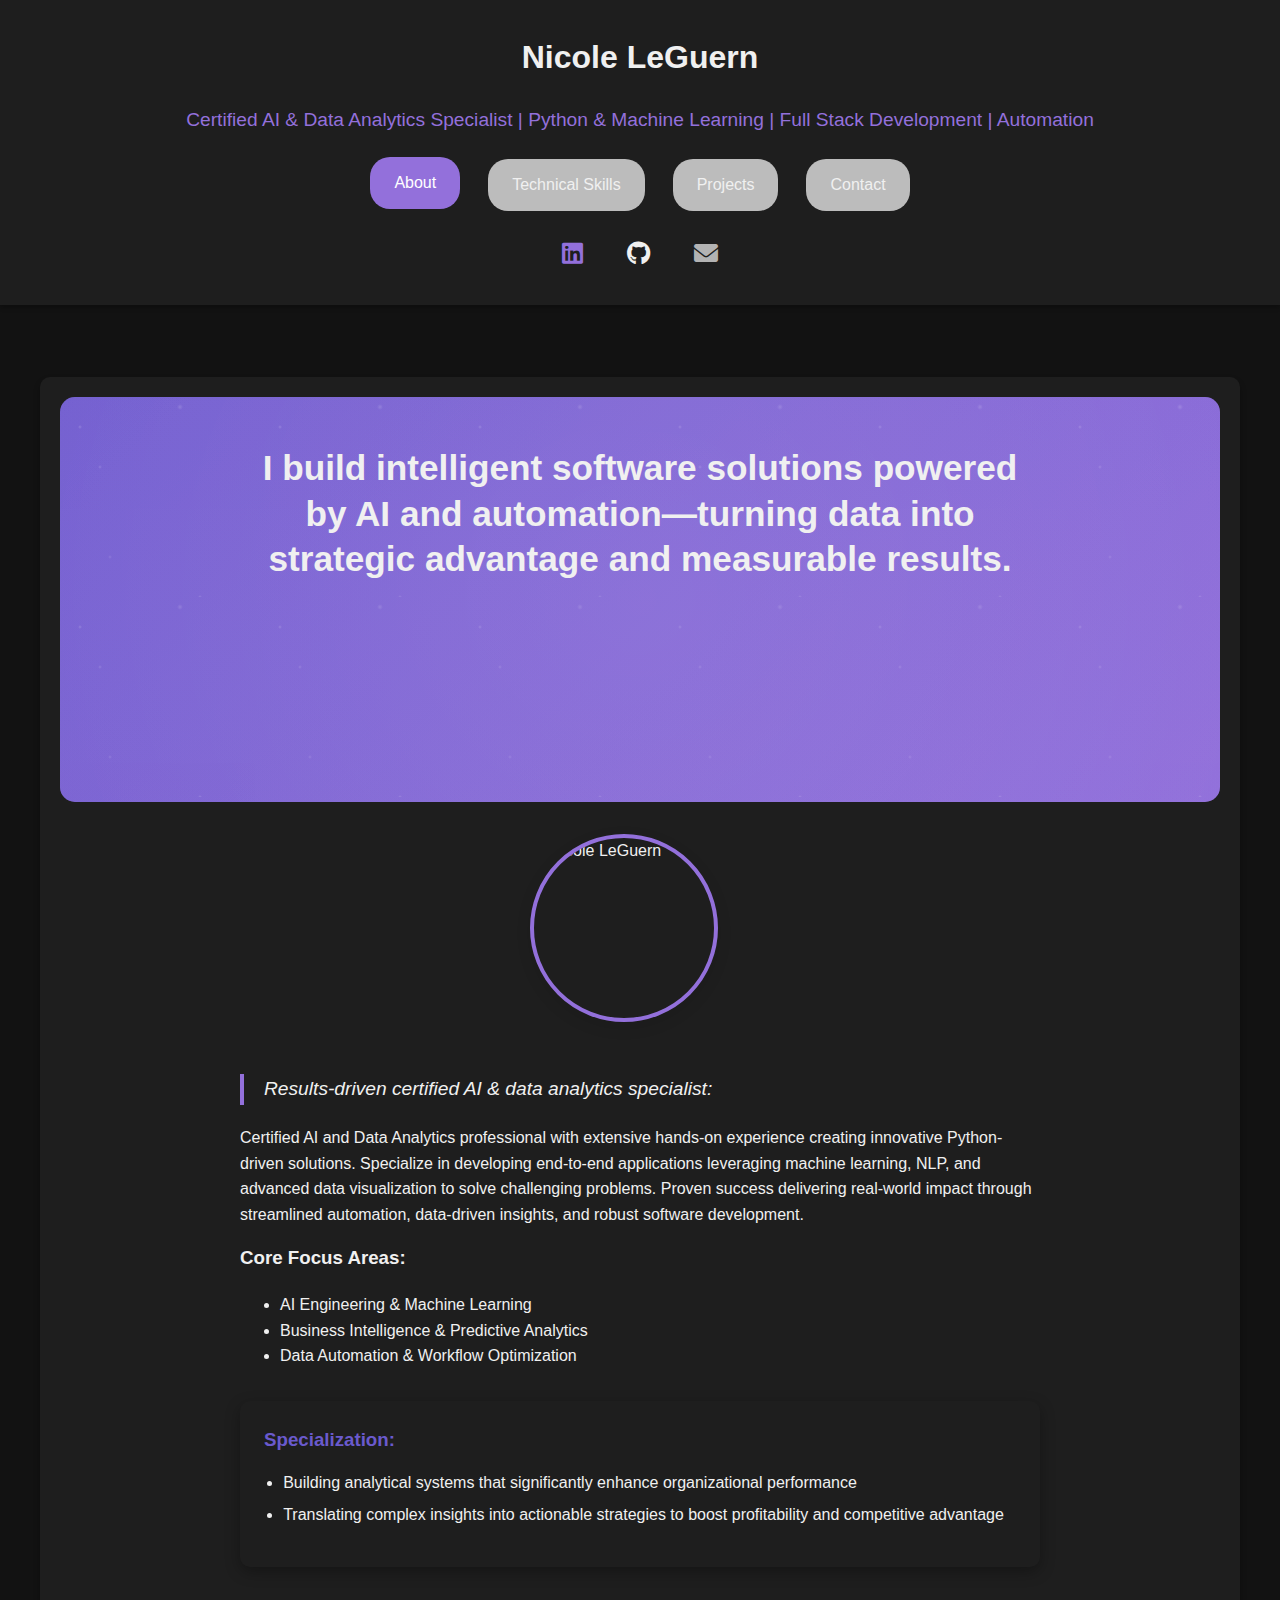
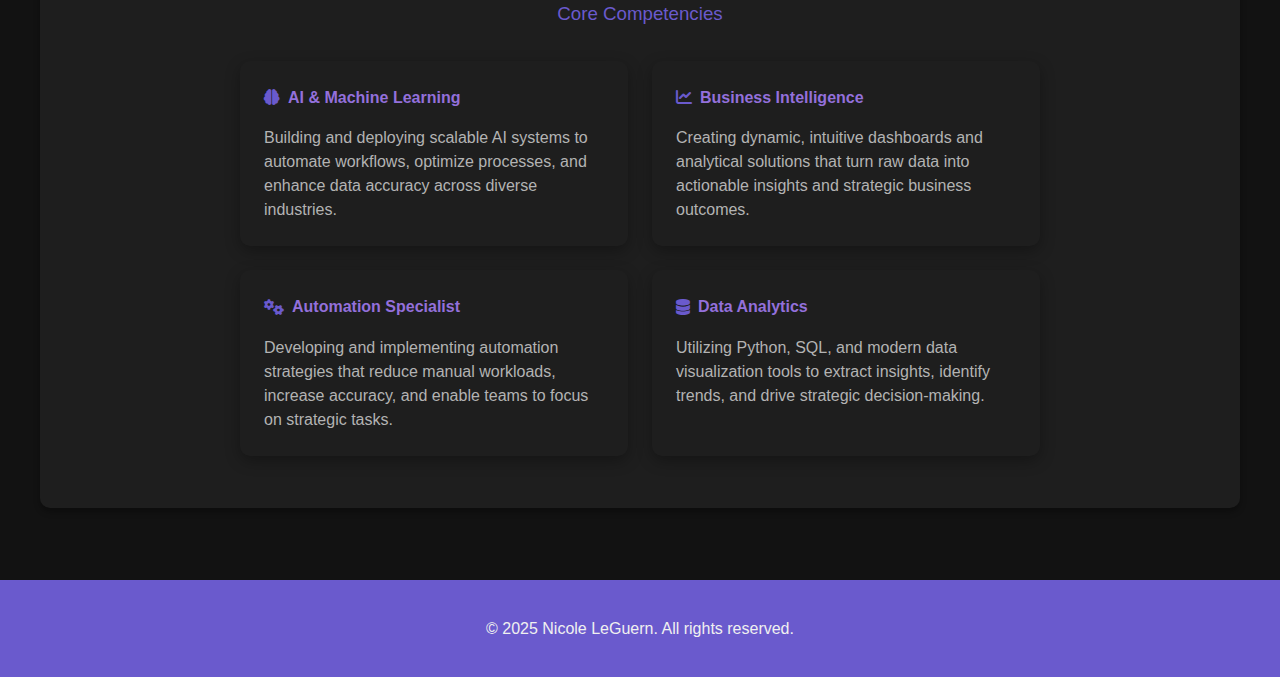
==== index.html @ b022aeb3 "Update project images and descriptions" ====
<!DOCTYPE html>
<html lang="en">
<head>
    <meta charset="UTF-8">
    <meta name="viewport" content="width=device-width, initial-scale=1.0">
    <meta name="description" content="Nicole LeGuern - Certified AI & Data Analytics Specialist specializing in Python, Machine Learning, Full Stack Development, and Automation.">
    <meta name="keywords" content="AI Specialist, Data Analytics, Python, Machine Learning, Full Stack Development, Automation, Data Visualization, Process Optimization">
    <link rel="stylesheet" href="styles.css">
    <link rel="stylesheet" href="https://cdnjs.cloudflare.com/ajax/libs/font-awesome/6.0.0/css/all.min.css">
    <script src="https://kit.fontawesome.com/a076d05399.js" crossorigin="anonymous"></script>
    <title>Nicole LeGuern - Certified AI & Data Analytics Specialist | Python & Machine Learning</title>
    <script>
        document.addEventListener('DOMContentLoaded', function() {
            // Tab Navigation
            const tabs = document.querySelectorAll('.tabs a');
            const tabContents = document.querySelectorAll('.tab-content');
            
            tabs.forEach(tab => {
                tab.addEventListener('click', function(e) {
                    e.preventDefault();
                    
                    // Remove active class from all tabs and contents
                    tabs.forEach(t => t.classList.remove('active'));
                    tabContents.forEach(c => c.classList.remove('active'));
                    
                    // Add active class to clicked tab and corresponding content
                    this.classList.add('active');
                    const target = this.getAttribute('data-tab');
                    document.getElementById(target).classList.add('active');
                });
            });

            // Add animation classes to elements when they come into view
            const animateOnScroll = function() {
                const elements = document.querySelectorAll('.experience-item, .project-card, .skill-category, .education-item, .contact-form');
                
                elements.forEach((element, index) => {
                    const elementPosition = element.getBoundingClientRect().top;
                    const screenPosition = window.innerHeight / 1.2;
                    
                    if (elementPosition < screenPosition) {
                        // Add staggered animation delay
                        setTimeout(() => {
                            element.classList.add('animate');
                        }, index * 100); // 100ms delay between each element
                    }
                });
                
                // Add fade-in animations to other elements
                const fadeElements = document.querySelectorAll('h2, .highlight-text, .current-focus');
                fadeElements.forEach(element => {
                    const elementPosition = element.getBoundingClientRect().top;
                    const screenPosition = window.innerHeight / 1.1;
                    
                    if (elementPosition < screenPosition) {
                        element.classList.add('fade-in');
                    }
                });
                
                // Add slide-in animations from left/right
                const slideLeftElements = document.querySelectorAll('.about-header, .contact-intro');
                slideLeftElements.forEach(element => {
                    const elementPosition = element.getBoundingClientRect().top;
                    const screenPosition = window.innerHeight / 1.1;
                    
                    if (elementPosition < screenPosition) {
                        element.classList.add('slide-in-left');
                    }
                });
                
                const slideRightElements = document.querySelectorAll('.skills-section h2, .projects-section h2');
                slideRightElements.forEach(element => {
                    const elementPosition = element.getBoundingClientRect().top;
                    const screenPosition = window.innerHeight / 1.1;
                    
                    if (elementPosition < screenPosition) {
                        element.classList.add('slide-in-right');
                    }
                });
            };

            // Run animation check on load and scroll
            window.addEventListener('scroll', animateOnScroll);
            // Initial run with slight delay to ensure elements are properly rendered
            setTimeout(animateOnScroll, 300);
            
            // Add hover effects to project cards
            const projectCards = document.querySelectorAll('.project-card');
            projectCards.forEach(card => {
                card.addEventListener('mouseenter', function() {
                    this.style.transform = 'translateY(-8px)';
                    this.style.boxShadow = '0 15px 30px rgba(0, 0, 0, 0.3)';
                });
                
                card.addEventListener('mouseleave', function() {
                    this.style.transform = 'translateY(0)';
                    this.style.boxShadow = '0 5px 15px rgba(0, 0, 0, 0.1)';
                });
            });
            
            // Add hover effects to skill tags
            const skillTags = document.querySelectorAll('.skills-tags span');
            skillTags.forEach(tag => {
                tag.addEventListener('mouseenter', function() {
                    this.style.transform = 'translateY(-3px)';
                    this.style.backgroundColor = 'var(--accent-1)';
                    this.style.boxShadow = '0 5px 10px rgba(0, 0, 0, 0.2)';
                });
                
                tag.addEventListener('mouseleave', function() {
                    this.style.transform = 'translateY(0)';
                    this.style.backgroundColor = '';
                    this.style.boxShadow = '';
                });
            });
            
            // Add subtle parallax effect to hero section
            const heroSection = document.querySelector('.hero-section');
            if (heroSection) {
                window.addEventListener('scroll', function() {
                    const scrollPosition = window.scrollY;
                    heroSection.style.backgroundPosition = `center ${scrollPosition * 0.05}px`;
                });
            }
            
            // Carousel functionality
            const carouselTrack = document.querySelector('.carousel-track');
            const carouselSlides = document.querySelectorAll('.carousel-slide');
            const indicators = document.querySelectorAll('.indicator');
            const prevButton = document.querySelector('.carousel-button.prev');
            const nextButton = document.querySelector('.carousel-button.next');
            
            if (carouselTrack && carouselSlides.length > 0) {
                let currentSlide = 0;
                const slideWidth = 100; // 100%
                
                // Set first slide as active
                carouselSlides[0].classList.add('active');
                
                // Function to update carousel position
                const updateCarousel = (index) => {
                    // Remove active class from all slides and add to current
                    carouselSlides.forEach(slide => slide.classList.remove('active'));
                    setTimeout(() => {
                        carouselSlides[index].classList.add('active');
                    }, 50);
                    
                    // Update indicators
                    indicators.forEach(indicator => indicator.classList.remove('active'));
                    indicators[index].classList.add('active');
                    
                    // Move track to show current slide
                    carouselTrack.style.transform = `translateX(-${index * slideWidth}%)`;
                    
                    // Update current slide index
                    currentSlide = index;
                };
                
                // Event listeners for prev/next buttons
                prevButton.addEventListener('click', () => {
                    const newIndex = (currentSlide - 1 + carouselSlides.length) % carouselSlides.length;
                    updateCarousel(newIndex);
                });
                
                nextButton.addEventListener('click', () => {
                    const newIndex = (currentSlide + 1) % carouselSlides.length;
                    updateCarousel(newIndex);
                });
                
                // Event listeners for indicators
                indicators.forEach((indicator, index) => {
                    indicator.addEventListener('click', () => {
                        updateCarousel(index);
                    });
                });
                
                // Auto-advance carousel every 5 seconds
                let carouselInterval = setInterval(() => {
                    const newIndex = (currentSlide + 1) % carouselSlides.length;
                    updateCarousel(newIndex);
                }, 5000);
                
                // Pause auto-advance when user interacts with carousel
                const carouselContainer = document.querySelector('.carousel-container');
                carouselContainer.addEventListener('mouseenter', () => {
                    clearInterval(carouselInterval);
                });
                
                carouselContainer.addEventListener('mouseleave', () => {
                    carouselInterval = setInterval(() => {
                        const newIndex = (currentSlide + 1) % carouselSlides.length;
                        updateCarousel(newIndex);
                    }, 5000);
                });
                
                // Touch swipe support for mobile
                let touchStartX = 0;
                let touchEndX = 0;
                
                carouselContainer.addEventListener('touchstart', (e) => {
                    touchStartX = e.changedTouches[0].screenX;
                });
                
                carouselContainer.addEventListener('touchend', (e) => {
                    touchEndX = e.changedTouches[0].screenX;
                    handleSwipe();
                });
                
                const handleSwipe = () => {
                    const swipeThreshold = 50;
                    if (touchEndX < touchStartX - swipeThreshold) {
                        // Swipe left - next slide
                        const newIndex = (currentSlide + 1) % carouselSlides.length;
                        updateCarousel(newIndex);
                    }
                    if (touchEndX > touchStartX + swipeThreshold) {
                        // Swipe right - previous slide
                        const newIndex = (currentSlide - 1 + carouselSlides.length) % carouselSlides.length;
                        updateCarousel(newIndex);
                    }
                };
                
                // Add keyboard navigation
                document.addEventListener('keydown', (e) => {
                    if (e.key === 'ArrowLeft') {
                        const newIndex = (currentSlide - 1 + carouselSlides.length) % carouselSlides.length;
                        updateCarousel(newIndex);
                    } else if (e.key === 'ArrowRight') {
                        const newIndex = (currentSlide + 1) % carouselSlides.length;
                        updateCarousel(newIndex);
                    }
                });
            }
            
            // Handle contact form submission
            const contactForm = document.getElementById('contact-form');
            const formStatus = document.getElementById('form-status');
            
            if (contactForm) {
                contactForm.addEventListener('submit', function(e) {
                    e.preventDefault();
                    
                    // Show loading spinner
                    const submitBtn = this.querySelector('.submit-btn');
                    const btnText = submitBtn.querySelector('.btn-text');
                    const spinner = submitBtn.querySelector('.spinner');
                    
                    btnText.style.display = 'none';
                    spinner.style.display = 'inline-block';
                    submitBtn.disabled = true;
                    
                    // Collect form data
                    const formData = new FormData(this);
                    const data = {};
                    formData.forEach((value, key) => {
                        data[key] = value;
                    });
                    
                    // Send form data using fetch
                    fetch('https://formsubmit.co/ajax/nicoleleguern.pro@gmail.com', {
                        method: 'POST',
                        headers: {
                            'Content-Type': 'application/json',
                            'Accept': 'application/json'
                        },
                        body: JSON.stringify(data)
                    })
                    .then(response => response.json())
                    .then(data => {
                        if (data.success) {
                            // Redirect to thank you page
                            window.location.href = 'thank-you.html';
                        } else {
                            formStatus.innerHTML = '<div class="error-message">Something went wrong. Please try again later.</div>';
                            formStatus.style.display = 'block';
                            
                            // Reset button
                            btnText.style.display = 'inline-block';
                            spinner.style.display = 'none';
                            submitBtn.disabled = false;
                        }
                    })
                    .catch(error => {
                        formStatus.innerHTML = '<div class="error-message">Something went wrong. Please try again later.</div>';
                        formStatus.style.display = 'block';
                        
                        // Reset button
                        btnText.style.display = 'inline-block';
                        spinner.style.display = 'none';
                        submitBtn.disabled = false;
                    });
                });
            }
        });
    </script>
</head>
<body>
    <header>
        <h1>Nicole LeGuern</h1>
        <p class="tagline">Certified AI & Data Analytics Specialist | Python & Machine Learning | Full Stack Development | Automation</p>
        <nav>
            <ul class="tabs">
                <li><a href="#about" class="active" data-tab="about">About</a></li>
                <!-- Experience tab temporarily hidden -->
                <li><a href="#skills" data-tab="skills">Technical Skills</a></li>
                <li><a href="#projects" data-tab="projects">Projects</a></li>
                <!-- Education tab temporarily hidden -->
                <li><a href="#contact" data-tab="contact">Contact</a></li>
            </ul>
        </nav>
        <div class="social-links">
            <a href="https://www.linkedin.com/in/nicoleleguern/" target="_blank" title="LinkedIn"><i class="fab fa-linkedin"></i></a>
            <a href="https://github.com/CodeQueenie" target="_blank" title="GitHub"><i class="fab fa-github"></i></a>
            <a href="mailto:nicoleleguern.pro@gmail.com" title="Email"><i class="fas fa-envelope"></i></a>
        </div>
    </header>

    <main>
        <div id="about" class="tab-content active">
            <div class="hero-section">
                <div class="hero-parallax-stars"></div>
                <div class="hero-parallax-glow"></div>
                <div class="hero-content">
                    <h1 class="hero-headline">I build intelligent software solutions powered by AI and automation—turning data into strategic advantage and measurable results.</h1>
                    <p class="hero-subheadline">Specializing in custom Python applications that enhance decision-making, streamline operations, and create competitive advantage.</p>
                    <a href="#projects" class="hero-cta" onclick="document.querySelector('a[data-tab=\'projects\']').click(); return false;">Explore My Work</a>
                </div>
            </div>
            <div class="about-content">
                <div class="about-header">
                    <div class="profile-section">
                        <div class="profile-image">
                            <!-- Using the actual headshot image -->
                            <img src="images/test_chatbot_nicoleleguern_headshot.jpg" alt="Nicole LeGuern" class="headshot">
                        </div>
                        <div class="location-info">
                            <!-- Location and followers information removed as requested -->
                        </div>
                    </div>
                </div>
                <p class="highlight-text">Results-driven certified AI & data analytics specialist:</p>
                
                <div class="professional-summary">
                    <p>Certified AI and Data Analytics professional with extensive hands-on experience creating innovative Python-driven solutions. Specialize in developing end-to-end applications leveraging machine learning, NLP, and advanced data visualization to solve challenging problems. Proven success delivering real-world impact through streamlined automation, data-driven insights, and robust software development.</p>
                </div>
                
                <h3>Core Focus Areas:</h3>
                <ul class="specialization-list">
                    <li>AI Engineering & Machine Learning</li>
                    <li>Business Intelligence & Predictive Analytics</li>
                    <li>Data Automation & Workflow Optimization</li>
                </ul>
                
                <div class="current-focus">
                    <h3>Specialization:</h3>
                    <ul>
                        <li>Building analytical systems that significantly enhance organizational performance</li>
                        <li>Translating complex insights into actionable strategies to boost profitability and competitive advantage</li>
                    </ul>
                </div>
                
                <div class="core-competencies">
                    <h3 class="section-title text-center">Core Competencies</h3>
                    <div class="core-skills-grid">
                        <div class="core-skill-item">
                            <h4><i class="fas fa-brain"></i> AI & Machine Learning</h4>
                            <p>Building and deploying scalable AI systems to automate workflows, optimize processes, and enhance data accuracy across diverse industries.</p>
                        </div>
                        <div class="core-skill-item">
                            <h4><i class="fas fa-chart-line"></i> Business Intelligence</h4>
                            <p>Creating dynamic, intuitive dashboards and analytical solutions that turn raw data into actionable insights and strategic business outcomes.</p>
                        </div>
                        <div class="core-skill-item">
                            <h4><i class="fas fa-cogs"></i> Automation Specialist</h4>
                            <p>Developing and implementing automation strategies that reduce manual workloads, increase accuracy, and enable teams to focus on strategic tasks.</p>
                        </div>
                        <div class="core-skill-item">
                            <h4><i class="fas fa-database"></i> Data Analytics</h4>
                            <p>Utilizing Python, SQL, and modern data visualization tools to extract insights, identify trends, and drive strategic decision-making.</p>
                        </div>
                    </div>
                </div>
            </div>
        </div>

        <div id="skills" class="tab-content">
            <h2>Technical Skills</h2>
            <div class="skills-grid">
                <div class="skill-category">
                    <h3><i class="fas fa-laptop-code"></i> Programming & Web Development</h3>
                    <ul>
                        <li>Python (PCEP Certified)</li>
                        <li>JavaScript</li>
                        <li>SQL</li>
                        <li>HTML/CSS</li>
                        <li>RESTful API Development</li>
                        <li>Git/GitHub</li>
                        <li>Data Modeling</li>
                        <li>JSON Data Processing</li>
                    </ul>
                </div>
                <div class="skill-category">
                    <h3><i class="fas fa-brain"></i> AI & Machine Learning</h3>
                    <ul>
                        <li>Machine Learning (Scikit-learn, TensorFlow/Keras)</li>
                        <li>NLP</li>
                        <li>LLMs (GPT-4, LLaMA, Claude, Gemini)</li>
                        <li>Computer Vision</li>
                        <li>Prompt Engineering</li>
                        <li>LangChain</li>
                        <li>NumPy, Pandas</li>
                        <li>RAG Systems</li>
                        <li>Faiss (Vector Search)</li>
                        <li>Image Feature Extraction</li>
                        <li>MobileNet Architecture</li>
                        <li>Image Aesthetic Analysis</li>
                        <li>Time-Series Forecasting</li>
                    </ul>
                </div>
                <div class="skill-category">
                    <h3><i class="fas fa-code"></i> Frameworks & Libraries</h3>
                    <ul>
                        <li>FastAPI</li>
                        <li>Flask</li>
                        <li>Django</li>
                        <li>Streamlit</li>
                        <li>React.js</li>
                        <li>Vue.js</li>
                        <li>Node.js</li>
                        <li>Plotly</li>
                    </ul>
                </div>
                <div class="skill-category">
                    <h3><i class="fas fa-database"></i> Databases & Data Visualization</h3>
                    <ul>
                        <li>PostgreSQL</li>
                        <li>MySQL</li>
                        <li>MongoDB</li>
                        <li>JSON</li>
                        <li>Power BI</li>
                        <li>Tableau</li>
                        <li>Data Pipelines</li>
                        <li>ETL</li>
                        <li>Database Design & Optimization</li>
                        <li>Data Visualization & Dashboards</li>
                        <li>KPI Development & Tracking</li>
                        <li>Predictive Analytics</li>
                        <li>Statistical Analysis</li>
                    </ul>
                </div>
                <div class="skill-category">
                    <h3><i class="fas fa-cloud"></i> Cloud Platforms & DevOps</h3>
                    <ul>
                        <li>AWS</li>
                        <li>Google Cloud Platform (GCP)</li>
                        <li>Docker</li>
                        <li>CI/CD Pipelines</li>
                        <li>MLOps</li>
                        <li>Cloud Architecture</li>
                        <li>WordPress</li>
                        <li>Financial APIs</li>
                        <li>CRM Systems</li>
                        <li>ERP Integration</li>
                    </ul>
                </div>
                <div class="skill-category">
                    <h3><i class="fas fa-cogs"></i> Methodologies & Practices</h3>
                    <ul>
                        <li>Agile/Scrum</li>
                        <li>Test-Driven Development (TDD)</li>
                        <li>Unit Testing (Pytest, Jest)</li>
                        <li>Data Governance</li>
                        <li>Compliance</li>
                        <li>Process Optimization</li>
                        <li>Workflow Automation</li>
                        <li>Team Leadership</li>
                        <li>Business Requirements Analysis</li>
                        <li>Report Generation & Automation</li>
                    </ul>
                </div>
            </div>
        </div>

        <div id="projects" class="tab-content">
            <h2>Projects</h2>
            
            <div class="projects-container">
                <div class="project-card">
                    <div class="project-thumbnail">
                        <img src="https://images.unsplash.com/photo-1558494949-ef010cbdcc31?ixlib=rb-4.0.3&ixid=M3wxMjA3fDB8MHxwaG90by1wYWdlfHx8fGVufDB8fHx8fA%3D%3D&auto=format&fit=crop&w=1000&q=80" alt="InspireSearch: AI-Powered Visual Search Engine">
                    </div>
                    <div class="project-header">
                        <h3>InspireSearch: AI-Powered Visual Search Engine</h3>
                        <div class="project-links">
                            <a href="https://github.com/CodeQueenie/InspireSearch---AI_Powered_Visual_Search_Engine" target="_blank" title="View on GitHub">
                                <i class="fab fa-github"></i>
                            </a>
                        </div>
                    </div>
                    <div class="project-content">
                        <p class="project-description">
                            InspireSearch is a sophisticated visual search engine that leverages deep learning to find visually similar images. Built with TensorFlow, Faiss, and Flask, this application demonstrates advanced computer vision techniques in a user-friendly web interface. Upload any image to instantly find visually similar content from your dataset.
                        </p>
                        <div class="project-skills">
                            <span>Python</span>
                            <span>TensorFlow</span>
                            <span>Flask</span>
                            <span>Computer Vision</span>
                            <span>Faiss</span>
                        </div>
                        <div class="project-details">
                            <div class="project-features">
                                <h4>Key Features:</h4>
                                <ul>
                                    <li>Visual Similarity Search</li>
                                    <li>Deep Learning Integration</li>
                                    <li>High-Performance Vector Search</li>
                                    <li>Responsive Web Interface</li>
                                </ul>
                            </div>
                        </div>
                    </div>
                </div>

                <div class="project-card">
                    <div class="project-thumbnail">
                        <img src="https://images.unsplash.com/photo-1516035069371-29a1b244cc32?ixlib=rb-4.0.3&ixid=M3wxMjA3fDB8MHxwaG90by1wYWdlfHx8fGVufDB8fHx8fA%3D%3D&auto=format&fit=crop&w=1000&q=80" alt="Aesthetic Lens: AI-Powered Image Aesthetic Scoring Tool">
                    </div>
                    <div class="project-header">
                        <h3>Aesthetic Lens: AI-Powered Image Aesthetic Scoring Tool</h3>
                        <div class="project-links">
                            <a href="https://github.com/CodeQueenie/Aesthetic-Lens---AI_Powered_Image_Aesthetic_Scoring_Tool" target="_blank" title="View on GitHub">
                                <i class="fab fa-github"></i>
                            </a>
                        </div>
                    </div>
                    <div class="project-content">
                        <p class="project-description">
                            Aesthetic Lens is an AI-powered web application that evaluates image aesthetics using TensorFlow's NIMA model based on MobileNet architecture. It provides instant scores (1-10) with detailed visual feedback, helping photographers and designers make data-driven decisions about their visual content through an intuitive interface.
                        </p>
                        <div class="project-skills">
                            <span>Python</span>
                            <span>TensorFlow</span>
                            <span>Flask</span>
                            <span>Computer Vision</span>
                            <span>MobileNet</span>
                            <span>Image Processing</span>
                        </div>
                        <div class="project-details">
                            <div class="project-features">
                                <h4>Key Features:</h4>
                                <ul>
                                    <li>Modern, Intuitive Web Interface</li>
                                    <li>AI-Powered Aesthetic Scoring</li>
                                    <li>Detailed Visual Feedback</li>
                                    <li>Example Gallery with Reference Images</li>
                                </ul>
                            </div>
                        </div>
                    </div>
                </div>

                <div class="project-card">
                    <div class="project-thumbnail">
                        <img src="https://images.unsplash.com/photo-1535320903710-d993d3d77d29?ixlib=rb-4.0.3&ixid=M3wxMjA3fDB8MHxwaG90by1wYWdlfHx8fGVufDB8fHx8fA%3D%3D&auto=format&fit=crop&w=1000&q=80" alt="TrendVisor: Dynamic Metrics Dashboard for Trend Prediction">
                    </div>
                    <div class="project-header">
                        <h3>TrendVisor: Dynamic Metrics Dashboard for Trend Prediction</h3>
                        <div class="project-links">
                            <a href="https://github.com/CodeQueenie/TrendVisor---Dynamic_Metrics_Dashboard_for_Trend_Prediction" target="_blank" title="View on GitHub">
                                <i class="fab fa-github"></i>
                            </a>
                        </div>
                    </div>
                    <div class="project-content">
                        <p class="project-description">
                            TrendVisor is a dynamic metrics dashboard designed for trend prediction using time-series data. Built with Flask, it leverages statsmodels and scikit-learn for advanced forecasting and Plotly for interactive visualizations. Users can upload CSV data, analyze trends, and evaluate forecast accuracy with multiple performance metrics, all within a responsive interface.
                        </p>
                        <div class="project-skills">
                            <span>Python</span>
                            <span>Flask</span>
                            <span>statsmodels</span>
                            <span>scikit-learn</span>
                            <span>Plotly</span>
                            <span>Time-Series Analysis</span>
                        </div>
                        <div class="project-details">
                            <div class="project-features">
                                <h4>Key Features:</h4>
                                <ul>
                                    <li>Advanced Time-Series Forecasting</li>
                                    <li>Interactive Data Visualizations</li>
                                    <li>Performance Metrics Evaluation</li>
                                    <li>Category-Based Analysis</li>
                                </ul>
                            </div>
                        </div>
                    </div>
                </div>

                <div class="project-card">
                    <div class="project-thumbnail">
                        <img src="https://images.unsplash.com/photo-1576091160550-2173dba999ef?ixlib=rb-4.0.3&ixid=M3wxMjA3fDB8MHxwaG90by1wYWdlfHx8fGVufDB8fHx8fA%3D%3D&auto=format&fit=crop&w=1000&q=80" alt="LLM-Powered Clinical Test Extraction Pipeline">
                    </div>
                    <div class="project-header">
                        <h3>LLM-Powered Clinical Test Extraction Pipeline</h3>
                        <div class="project-links">
                            <a href="https://github.com/CodeQueenie/LLM-Powered_Clinical_Test_Extraction_Pipeline" target="_blank" title="View on GitHub">
                                <i class="fab fa-github"></i>
                            </a>
                        </div>
                    </div>
                    <div class="project-content">
                        <p class="project-description">
                            Developed an end-to-end pipeline for extracting structured clinical information from de-identified medical notes using state-of-the-art LLMs (OpenAI GPT-4, Anthropic Claude). This project demonstrates advanced NLP capabilities with a production-ready RESTful API built with FastAPI, comprehensive testing strategies, and healthcare domain expertise.
                        </p>
                        <div class="project-skills">
                            <span>Python</span>
                            <span>FastAPI</span>
                            <span>NLP</span>
                            <span>LLM Integration</span>
                        </div>
                        <div class="project-details">
                            <div class="project-features">
                                <h4>Key Features:</h4>
                                <ul>
                                    <li>Flexible data ingestion</li>
                                    <li>Dynamic prompt engineering</li>
                                    <li>Comprehensive validation</li>
                                    <li>Mock LLM testing framework</li>
                                </ul>
                            </div>
                        </div>
                    </div>
                </div>

                <div class="project-card">
                    <div class="project-thumbnail">
                        <img src="https://images.unsplash.com/photo-1574623452334-1e0ac2b3ccb4?ixlib=rb-4.0.3&ixid=M3wxMjA3fDB8MHxwaG90by1wYWdlfHx8fGVufDB8fHx8fA%3D%3D&auto=format&fit=crop&w=1000&q=80" alt="March Machine Learning Mania 2025">
                    </div>
                    <div class="project-header">
                        <h3>March Machine Learning Mania 2025</h3>
                        <div class="project-links">
                            <a href="https://github.com/CodeQueenie/march_mania_2025" target="_blank" title="View on GitHub">
                                <i class="fab fa-github"></i>
                            </a>
                        </div>
                    </div>
                    <div class="project-content">
                        <p class="project-description">
                            Developed a Python-based predictive model for the 2025 NCAA Basketball Tournament on Kaggle. The project involved building a data pipeline using SQL for data management, employing Random Forests for predictive modeling, and utilizing Streamlit for interactive dashboards. This project improved prediction accuracy by optimizing feature engineering and model parameters.
                        </p>
                        <div class="project-skills">
                            <span>Python</span>
                            <span>SQL</span>
                            <span>Data Visualization</span>
                            <span>Machine Learning</span>
                        </div>
                        <div class="project-details">
                            <div class="project-features">
                                <h4>Key Features:</h4>
                                <ul>
                                    <li>Data processing pipeline</li>
                                    <li>Feature engineering</li>
                                    <li>Model training</li>
                                    <li>Prediction generation</li>
                                </ul>
                            </div>
                        </div>
                    </div>
                </div>

                <div class="project-card">
                    <div class="project-thumbnail">
                        <img src="https://images.unsplash.com/photo-1591994843349-f415893b3a6b?ixlib=rb-4.0.3&ixid=M3wxMjA3fDB8MHxwaG90by1wYWdlfHx8fGVufDB8fHx8fA%3D%3D&auto=format&fit=crop&w=1000&q=80" alt="Cryptocurrency Price Tracker">
                    </div>
                    <div class="project-header">
                        <h3>Cryptocurrency Price Tracker</h3>
                        <div class="project-links">
                            <a href="https://github.com/CodeQueenie/Cryptocurrency_Price_Tracker" target="_blank" title="View on GitHub">
                                <i class="fab fa-github"></i>
                            </a>
                        </div>
                    </div>
                    <div class="project-content">
                        <p class="project-description">
                            Developed a modular cryptocurrency tracker that fetches real-time data via the CoinGecko API, stores the data in a SQL database (PostgreSQL/MySQL/SQLite), and provides interactive visualizations for key cryptocurrencies. This project involved designing an efficient data pipeline, cleaning and managing data with Python, and building dynamic dashboards to monitor market trends in real time.
                        </p>
                        <div class="project-skills">
                            <span>Python</span>
                            <span>SQL</span>
                            <span>Data Visualization</span>
                            <span>API Integration</span>
                        </div>
                        <div class="project-details">
                            <div class="project-features">
                                <h4>Key Features:</h4>
                                <ul>
                                    <li>Automated data collection</li>
                                    <li>SQL analytics</li>
                                    <li>Secure configuration</li>
                                    <li>Extensible architecture</li>
                                </ul>
                            </div>
                        </div>
                    </div>
                </div>

                <div class="project-card">
                    <div class="project-thumbnail">
                        <img src="https://images.unsplash.com/photo-1551288049-bebda4e38f71?ixlib=rb-4.0.3&ixid=M3wxMjA3fDB8MHxwaG90by1wYWdlfHx8fGVufDB8fHx8fA%3D%3D&auto=format&fit=crop&w=1000&q=80" alt="Statistical A/B Testing Framework">
                    </div>
                    <div class="project-header">
                        <h3>Statistical A/B Testing Framework</h3>
                        <div class="project-links">
                            <a href="https://github.com/CodeQueenie/AB_Testing_Framework" target="_blank" title="View on GitHub">
                                <i class="fab fa-github"></i>
                            </a>
                        </div>
                    </div>
                    <div class="project-content">
                        <p class="project-description">
                            Developed a robust statistical framework for A/B testing that helps businesses make data-driven decisions. The framework includes tools for sample size determination, randomization, statistical analysis, and visualization of results. It implements various statistical methods including t-tests, chi-square tests, and Bayesian analysis.
                        </p>
                        <div class="project-skills">
                            <span>Python</span>
                            <span>Statistics</span>
                            <span>Data Visualization</span>
                            <span>Hypothesis Testing</span>
                        </div>
                        <div class="project-details">
                            <div class="project-features">
                                <h4>Key Features:</h4>
                                <ul>
                                    <li>Sample size calculator</li>
                                    <li>Multiple testing methods</li>
                                    <li>Interactive visualizations</li>
                                    <li>Confidence interval analysis</li>
                                </ul>
                            </div>
                        </div>
                    </div>
                </div>

                <div class="project-card">
                    <div class="project-thumbnail">
                        <img src="https://images.unsplash.com/photo-1563013544-824ae1b704d3?ixlib=rb-4.0.3&ixid=M3wxMjA3fDB8MHxwaG90by1wYWdlfHx8fGVufDB8fHx8fA%3D%3D&auto=format&fit=crop&w=1000&q=80" alt="Fraud Detection System">
                    </div>
                    <div class="project-header">
                        <h3>Fraud Detection System</h3>
                        <div class="project-links">
                            <a href="https://github.com/CodeQueenie/Fraud_Detection_System" target="_blank" title="View on GitHub">
                                <i class="fab fa-github"></i>
                            </a>
                        </div>
                    </div>
                    <div class="project-content">
                        <p class="project-description">
                            Built a machine learning-based fraud detection system for financial transactions. The system uses anomaly detection techniques and supervised learning models to identify potentially fraudulent activities. It processes transaction data in real-time and generates alerts for suspicious patterns.
                        </p>
                        <div class="project-skills">
                            <span>Python</span>
                            <span>Machine Learning</span>
                            <span>Anomaly Detection</span>
                            <span>Data Security</span>
                        </div>
                        <div class="project-details">
                            <div class="project-features">
                                <h4>Key Features:</h4>
                                <ul>
                                    <li>Real-time monitoring</li>
                                    <li>Ensemble models</li>
                                    <li>Feature engineering</li>
                                    <li>Alert system</li>
                                </ul>
                            </div>
                        </div>
                    </div>
                </div>

                <div class="project-card">
                    <div class="project-thumbnail">
                        <img src="https://images.unsplash.com/photo-1460925895917-afdab827c52f?ixlib=rb-4.0.3&ixid=M3wxMjA3fDB8MHxwaG90by1wYWdlfHx8fGVufDB8fHx8fA%3D%3D&auto=format&fit=crop&w=1000&q=80">
                    </div>
                    <div class="project-header">
                        <h3>EduPayAudit: HigherEd Payroll System</h3>
                        <div class="project-links">
                            <a href="https://github.com/CodeQueenie/EduPayAudit" target="_blank" title="View on GitHub">
                                <i class="fab fa-github"></i>
                            </a>
                        </div>
                    </div>
                    <div class="project-content">
                        <p class="project-description">
                            Developed a specialized payroll auditing system for higher education institutions. The system automates the verification of faculty and staff payroll data, identifies discrepancies, and ensures compliance with institutional policies and regulations. It includes reporting tools for financial administrators and department heads.
                        </p>
                        <div class="project-skills">
                            <span>Python</span>
                            <span>SQL</span>
                            <span>Data Analysis</span>
                            <span>Compliance</span>
                        </div>
                        <div class="project-details">
                            <div class="project-features">
                                <h4>Key Features:</h4>
                                <ul>
                                    <li>Automated auditing</li>
                                    <li>Compliance checking</li>
                                    <li>Custom reporting</li>
                                    <li>Role-based access</li>
                                </ul>
                            </div>
                        </div>
                    </div>
                </div>

                <div class="project-card">
                    <div class="project-thumbnail">
                        <img src="https://images.unsplash.com/photo-1579621970563-ebec7560ff3e?ixlib=rb-4.0.3&ixid=M3wxMjA3fDB8MHxwaG90by1wYWdlfHx8fGVufDB8fHx8fA%3D%3D&auto=format&fit=crop&w=1000&q=80" alt="Financial Assistant">
                    </div>
                    <div class="project-header">
                        <h3>Financial Assistant</h3>
                        <div class="project-links">
                            <a href="https://github.com/CodeQueenie/Financial_Chatbot" target="_blank" title="View on GitHub">
                                <i class="fab fa-github"></i>
                            </a>
                        </div>
                    </div>
                    <div class="project-content">
                        <p class="project-description">
                            Developed a streamlined financial application featuring three core tools: a stock information lookup that uses reliable demo data for key stocks, a personal finance calculator to track expenses and savings, and a curated financial news browser. The application boasts an intuitive interface and remains fully functional offline when external data sources are unavailable.
                        </p>
                        <div class="project-skills">
                            <span>Python</span>
                            <span>API Integration</span>
                            <span>Data Analysis</span>
                            <span>Data Science</span>
                        </div>
                        <div class="project-details">
                            <div class="project-features">
                                <h4>Key Features:</h4>
                                <ul>
                                    <li>Stock information lookup</li>
                                    <li>Personal finance calculator</li>
                                    <li>Financial news browser</li>
                                    <li>Offline functionality</li>
                                </ul>
                            </div>
                        </div>
                    </div>
                </div>

                <div class="project-card">
                    <div class="project-thumbnail">
                        <img src="https://images.unsplash.com/photo-1498837167922-ddd27525d352?ixlib=rb-4.0.3&ixid=M3wxMjA3fDB8MHxwaG90by1wYWdlfHx8fGVufDB8fHx8fA%3D%3D&auto=format&fit=crop&w=1000&q=80" alt="Weekly Wellness Newsletter Generator">
                    </div>
                    <div class="project-header">
                        <h3>Weekly Wellness Newsletter Generator</h3>
                        <div class="project-links">
                            <a href="https://github.com/CodeQueenie/Wellness_Newsletter_Generator" target="_blank" title="View on GitHub">
                                <i class="fab fa-github"></i>
                            </a>
                        </div>
                    </div>
                    <div class="project-content">
                        <p class="project-description">
                            Created an automated system that generates personalized wellness newsletters. The application curates content based on user preferences, including healthy recipes, workout routines, meditation practices, and wellness tips. It uses natural language processing to summarize articles and create engaging content.
                        </p>
                        <div class="project-skills">
                            <span>Python</span>
                            <span>NLP</span>
                            <span>Content Generation</span>
                            <span>Email Automation</span>
                        </div>
                        <div class="project-details">
                            <div class="project-features">
                                <h4>Key Features:</h4>
                                <ul>
                                    <li>Content curation</li>
                                    <li>Personalization engine</li>
                                    <li>Responsive templates</li>
                                    <li>Scheduling system</li>
                                </ul>
                            </div>
                        </div>
                    </div>
                </div>

                <div class="project-card">
                    <div class="project-thumbnail">
                        <img src="https://images.unsplash.com/photo-1516321318423-f06f85e504b3?ixlib=rb-4.0.3&ixid=M3wxMjA3fDB8MHxwaG90by1wYWdlfHx8fGVufDB8fHx8fA%3D%3D&auto=format&fit=crop&w=1000&q=80" alt="Customer Review Sentiment Analysis">
                    </div>
                    <div class="project-header">
                        <h3>Customer Review Sentiment Analysis</h3>
                        <div class="project-links">
                            <a href="https://github.com/CodeQueenie/Customer_Review_Sentiment_Analysis" target="_blank" title="View on GitHub">
                                <i class="fab fa-github"></i>
                            </a>
                        </div>
                    </div>
                    <div class="project-content">
                        <p class="project-description">
                            Built a system to analyze customer reviews using Natural Language Processing (NLP) techniques. The project leverages Python libraries to preprocess text data, perform sentiment analysis with statistical and machine learning methods, and generate visualizations that highlight overall sentiment trends. This helps businesses better understand customer feedback.
                        </p>
                        <div class="project-skills">
                            <span>Python</span>
                            <span>NLP</span>
                            <span>Data Visualization</span>
                            <span>Machine Learning</span>
                        </div>
                        <div class="project-details">
                            <div class="project-features">
                                <h4>Key Features:</h4>
                                <ul>
                                    <li>Text preprocessing</li>
                                    <li>Multiple ML models</li>
                                    <li>Interactive visualizations</li>
                                    <li>Streamlit web interface</li>
                                </ul>
                            </div>
                        </div>
                    </div>
                </div>

                <div class="project-card">
                    <div class="project-thumbnail">
                        <img src="https://images.unsplash.com/photo-1555949963-ff9fe0c870eb?ixlib=rb-4.0.3&ixid=M3wxMjA3fDB8MHxwaG90by1wYWdlfHx8fGVufDB8fHx8fA%3D%3D&auto=format&fit=crop&w=1000&q=80" alt="MNIST Digit Classifier">
                    </div>
                    <div class="project-header">
                        <h3>MNIST Digit Classifier</h3>
                        <div class="project-links">
                            <a href="https://github.com/CodeQueenie/MNIST_Digit_Classifier" target="_blank" title="View on GitHub">
                                <i class="fab fa-github"></i>
                            </a>
                        </div>
                    </div>
                    <div class="project-content">
                        <p class="project-description">
                            Implemented a neural network for handwritten digit recognition using the MNIST dataset. This project demonstrates the application of convolutional neural networks (CNNs) for image classification tasks. The model achieves over 98% accuracy on the test set and includes a simple web interface for real-time digit recognition from user-drawn input.
                        </p>
                        <div class="project-skills">
                            <span>Python</span>
                            <span>TensorFlow</span>
                            <span>Neural Networks</span>
                            <span>Computer Vision</span>
                        </div>
                        <div class="project-details">
                            <div class="project-features">
                                <h4>Key Features:</h4>
                                <ul>
                                    <li>CNN architecture</li>
                                    <li>Data augmentation</li>
                                    <li>Interactive web demo</li>
                                    <li>Model evaluation metrics</li>
                                </ul>
                            </div>
                        </div>
                    </div>
                </div>
            </div>
            <div class="view-all-projects">
                <a href="https://github.com/CodeQueenie?tab=repositories" target="_blank" class="view-all-btn">
                    View All Projects <i class="fas fa-arrow-right"></i>
                </a>
            </div>
        </div>

        <!-- Education section temporarily hidden -->
        <!--
        <div id="education" class="tab-content">
            <h2>Education</h2>
            <div class="education-timeline">
                <div class="education-item">
                    <div class="education-header">
                        <h3>AI-Powered Business & Data Analytics Specialist</h3>
                        <div class="institution">Network Technology Academy Institute</div>
                        <div class="period">2024 – March 2025</div>
                    </div>
                    <p>Advanced training in AI-powered data analytics and data science techniques.</p>
                    <div class="education-highlights">
                        <h4>Key Focus Areas:</h4>
                        <ul>
                            <li>Machine Learning & AI Applications</li>
                            <li>Data Analytics & Visualization</li>
                            <li>Business Intelligence</li>
                            <li>Predictive Analytics</li>
                        </ul>
                    </div>
                </div>

                <div class="education-item">
                    <div class="education-header">
                        <h3>Full Stack Software Developer</h3>
                        <div class="institution">Salem State University</div>
                        <div class="period">2022 – 2024</div>
                    </div>
                    <p>Professional certification in full-stack web development.</p>
                    <div class="education-highlights">
                        <h4>Key Focus Areas:</h4>
                        <ul>
                            <li>Front-end Development (React, Vue.js)</li>
                            <li>Back-end Development (Node.js, Django)</li>
                            <li>Database Management</li>
                            <li>Web Security & Performance</li>
                        </ul>
                    </div>
                </div>

                <div class="education-item">
                    <div class="education-header">
                        <h3>Associate's Degree in Business Administration & Management</h3>
                        <div class="institution">Briarwood College</div>
                        <div class="period">2001 – 2004</div>
                    </div>
                    <p>Foundation in business principles and management practices.</p>
                    <div class="education-highlights">
                        <h4>Key Focus Areas:</h4>
                        <ul>
                            <li>Business Operations</li>
                            <li>Financial Management</li>
                            <li>Strategic Planning</li>
                            <li>Organizational Behavior</li>
                        </ul>
                    </div>
                </div>
            </div>
        </div>
        -->

        <div id="contact" class="tab-content">
            <h2>Get in Touch</h2>
            <div class="contact-intro">
                <p>I'm always interested in discussing new opportunities, data analytics projects, or how AI and automation can transform your business operations. Whether you have a specific project in mind or just want to connect, I'd love to hear from you!</p>
            </div>
            <div class="contact-content">
                <div class="contact-info">
                    <div class="contact-item">
                        <i class="fas fa-envelope"></i>
                        <h3>Email</h3>
                        <p><a href="mailto:nicoleleguern.pro@gmail.com">nicoleleguern.pro@gmail.com</a></p>
                    </div>
                    <div class="contact-item">
                        <i class="fab fa-linkedin"></i>
                        <h3>LinkedIn</h3>
                        <p><a href="https://www.linkedin.com/in/nicoleleguern/" target="_blank">Connect on LinkedIn</a></p>
                    </div>
                    <div class="contact-item">
                        <i class="fab fa-github"></i>
                        <h3>GitHub</h3>
                        <p><a href="https://github.com/CodeQueenie" target="_blank">View My Projects</a></p>
                    </div>
                    <div class="contact-item">
                        <i class="fas fa-map-marker-alt"></i>
                        <h3>Location</h3>
                        <p>North Central Massachusetts</p>
                        <p class="availability">Available for remote work & local opportunities</p>
                    </div>
                </div>
                <div class="contact-form">
                    <h3>Send a Message</h3>
                    <p class="form-intro">Have a question or want to discuss a potential collaboration? Fill out the form below and I'll get back to you as soon as possible.</p>
                    <form id="contact-form" action="https://formsubmit.co/ajax/nicoleleguern.pro@gmail.com" method="POST">
                        <input type="hidden" name="_subject" value="New contact from portfolio website">
                        <div class="form-group">
                            <label for="name">Name</label>
                            <input type="text" id="name" name="name" required>
                        </div>
                        <div class="form-group">
                            <label for="email">Email</label>
                            <input type="email" id="email" name="email" required>
                        </div>
                        <div class="form-group">
                            <label for="subject">Subject</label>
                            <input type="text" id="subject" name="subject" required>
                        </div>
                        <div class="form-group">
                            <label for="message">Message</label>
                            <textarea id="message" name="message" required></textarea>
                        </div>
                        <button type="submit" class="submit-btn">
                            <span class="btn-text">Send Message</span>
                            <span class="spinner" style="display: none;"><i class="fas fa-spinner fa-spin"></i></span>
                        </button>
                    </form>
                    <div id="form-status" class="form-status"></div>
                </div>
            </div>
        </div>
    </main>

    <footer>
        <p>&copy; 2025 Nicole LeGuern. All rights reserved.</p>
    </footer>

    <script>
        // Tab navigation
        document.addEventListener('DOMContentLoaded', function() {
            const tabs = document.querySelectorAll('.tab');
            const tabContents = document.querySelectorAll('.tab-content');
            
            tabs.forEach(tab => {
                tab.addEventListener('click', () => {
                    // Remove active class from all tabs
                    tabs.forEach(t => t.classList.remove('active'));
                    // Add active class to clicked tab
                    tab.classList.add('active');
                    
                    // Hide all tab contents
                    tabContents.forEach(content => content.classList.remove('active'));
                    
                    // Show the corresponding tab content
                    const tabId = tab.getAttribute('data-tab');
                    document.getElementById(tabId).classList.add('active');
                });
            });
            
            // Set the first tab as active by default
            tabs[0].click();
            
            // Handle contact form submission
            const contactForm = document.getElementById('contact-form');
            const formStatus = document.getElementById('form-status');
            
            if (contactForm) {
                contactForm.addEventListener('submit', function(e) {
                    e.preventDefault();
                    
                    // Show loading spinner
                    const submitBtn = this.querySelector('.submit-btn');
                    const btnText = submitBtn.querySelector('.btn-text');
                    const spinner = submitBtn.querySelector('.spinner');
                    
                    btnText.style.display = 'none';
                    spinner.style.display = 'inline-block';
                    submitBtn.disabled = true;
                    
                    // Collect form data
                    const formData = new FormData(this);
                    const data = {};
                    formData.forEach((value, key) => {
                        data[key] = value;
                    });
                    
                    // Send form data using fetch
                    fetch('https://formsubmit.co/ajax/nicoleleguern.pro@gmail.com', {
                        method: 'POST',
                        headers: {
                            'Content-Type': 'application/json',
                            'Accept': 'application/json'
                        },
                        body: JSON.stringify(data)
                    })
                    .then(response => response.json())
                    .then(data => {
                        if (data.success) {
                            // Redirect to thank you page
                            window.location.href = 'thank-you.html';
                        } else {
                            formStatus.innerHTML = '<div class="error-message">Something went wrong. Please try again later.</div>';
                            formStatus.style.display = 'block';
                            
                            // Reset button
                            btnText.style.display = 'inline-block';
                            spinner.style.display = 'none';
                            submitBtn.disabled = false;
                        }
                    })
                    .catch(error => {
                        formStatus.innerHTML = '<div class="error-message">Something went wrong. Please try again later.</div>';
                        formStatus.style.display = 'block';
                        
                        // Reset button
                        btnText.style.display = 'inline-block';
                        spinner.style.display = 'none';
                        submitBtn.disabled = false;
                    });
                });
            }
        });
    </script>
    <script src="js/script.js"></script>
    <script src="js/chatbot.js"></script>
</body>
</html>
---- styles.css ----
/* Professional Color Scheme */
:root {
    /* Dark theme color palette */
    --primary-bg: #121212;
    --secondary-bg: #1e1e1e;
    --card-bg: #252525;
    --text-primary: #f0f0f0;
    --text-secondary: #b3b3b3;
    --accent-1: #6a5acd; /* Slate blue */
    --accent-2: #9370db; /* Medium purple */
    --highlight: #8a2be2; /* Blue violet */
    --border-color: #333333;
    --shadow-color: rgba(0, 0, 0, 0.3);
    --success: #4caf50;
    --error: #f44336;
    --warning: #ff9800;
    --info: #2196f3;
    --link-color: #9370db;
    --link-hover: #6a5acd;
}

body {
    font-family: 'Roboto', 'Segoe UI', Tahoma, Geneva, Verdana, sans-serif;
    line-height: 1.6;
    color: var(--text-primary);
    background-color: var(--primary-bg);
    margin: 0;
    padding: 0;
    transition: all 0.3s ease;
}

header {
    background-color: var(--secondary-bg);
    color: var(--text-primary);
    padding: 2rem 0;
    text-align: center;
    box-shadow: 0 2px 5px var(--shadow-color);
    position: relative;
}

h1, h2, h3, h4, h5, h6 {
    color: var(--text-primary);
    margin-top: 0;
}

a {
    color: var(--accent-1);
    text-decoration: none;
    transition: color 0.3s ease;
}

a:hover {
    color: var(--accent-2);
}

.container {
    max-width: 1200px;
    margin: 0 auto;
    padding: 0 20px;
}

/* Navigation Styles */
nav {
    margin-top: 1.5rem;
}

.tabs {
    display: flex;
    justify-content: center;
    list-style: none;
    padding: 0;
    margin: 0;
    flex-wrap: wrap;
}

.tabs li {
    margin: 0 10px;
}

.tabs a {
    color: var(--text-primary);
    text-decoration: none;
    padding: 8px 15px;
    border-radius: 20px;
    transition: all 0.3s ease;
    display: inline-block;
    background-color: var(--card-bg);
    font-weight: 500;
}

.tabs a:hover, .tabs a.active {
    background-color: var(--accent-2);
    color: var(--text-primary);
    transform: translateY(-2px);
}

/* Tab Navigation */
.tabs {
    list-style: none;
    padding: 0;
    margin: 1.5rem 0;
    display: flex;
    justify-content: center;
    flex-wrap: wrap;
    gap: 0.5rem;
}

.tabs a {
    color: var(--text-primary);
    text-decoration: none;
    padding: 0.8rem 1.5rem;
    border-radius: 20px;
    transition: all 0.3s ease;
    background-color: rgba(255, 255, 255, 0.7);
    font-weight: 500;
}

.tabs a:hover, .tabs a.active {
    background-color: var(--accent-2);
    color: white;
    transform: translateY(-2px);
}

/* Tab Content */
.tab-content {
    display: none;
    background-color: var(--secondary-bg);
    margin: 2rem auto;
    padding: 2rem;
    border-radius: 15px;
    box-shadow: 0 5px 15px var(--shadow-color);
    max-width: 1200px;
    animation: fadeIn 0.5s ease;
}

.tab-content.active {
    display: block;
}

@keyframes fadeIn {
    from { opacity: 0; transform: translateY(10px); }
    to { opacity: 1; transform: translateY(0); }
}

/* Main Content Styles */
main {
    padding: 2rem 0;
    max-width: 1200px;
    margin: 0 auto;
}

.tab-content {
    display: none;
    padding: 20px;
    background-color: var(--secondary-bg);
    border-radius: 10px;
    box-shadow: 0 4px 6px var(--shadow-color);
    margin-bottom: 2rem;
}

.tab-content.active {
    display: block;
}

/* Cards and Grids */
.skills-grid, .projects-grid, .core-skills-grid {
    display: grid;
    grid-template-columns: repeat(auto-fit, minmax(250px, 1fr));
    gap: 2rem;
    margin-top: 2rem;
}

.skill-category, .project-card, .core-skill-item {
    background-color: var(--card-bg);
    padding: 1.5rem;
    border-radius: 10px;
    transition: transform 0.3s ease;
}

.skill-category:hover, .project-card:hover, .core-skill-item:hover {
    transform: translateY(-5px);
}

/* Project Cards and Grid */
.projects-container {
    display: grid;
    grid-template-columns: repeat(auto-fill, minmax(350px, 1fr));
    gap: 2rem;
    margin-top: 2rem;
}

.project-card {
    background-color: var(--card-bg);
    border-radius: 15px;
    overflow: hidden;
    box-shadow: 0 5px 15px rgba(0, 0, 0, 0.1);
    transition: transform 0.3s ease, box-shadow 0.3s ease;
    height: 100%;
    display: flex;
    flex-direction: column;
}

.project-card:hover {
    transform: translateY(-5px);
    box-shadow: 0 8px 25px rgba(0, 0, 0, 0.15);
}

.project-thumbnail {
    height: 200px;
    overflow: hidden;
}

.project-thumbnail img {
    width: 100%;
    height: 100%;
    object-fit: cover;
    transition: transform 0.5s ease;
}

.project-card:hover .project-thumbnail img {
    transform: scale(1.05);
}

.project-header {
    display: flex;
    justify-content: space-between;
    align-items: center;
    padding: 1.2rem 1.5rem 0.5rem;
}

.project-header h3 {
    margin: 0;
    font-size: 1.3rem;
    color: var(--accent-1);
}

.project-links {
    display: flex;
    gap: 0.8rem;
}

.project-links a {
    color: var(--text-primary);
    font-size: 1.2rem;
    transition: color 0.3s ease;
}

.project-links a:hover {
    color: var(--accent-1);
}

.project-content {
    padding: 0 1.5rem 1.5rem;
    flex-grow: 1;
    display: flex;
    flex-direction: column;
}

.project-description {
    margin-bottom: 1rem;
    color: var(--text-primary);
    line-height: 1.5;
    font-size: 0.95rem;
}

.project-skills {
    display: flex;
    flex-wrap: wrap;
    gap: 0.5rem;
    margin-bottom: 1.2rem;
}

.project-skills span {
    background-color: transparent;
    color: var(--accent-2);
    padding: 0.3rem 0.8rem;
    border-radius: 20px;
    font-size: 0.85rem;
    font-weight: 500;
    transition: all 0.3s ease;
    border: 1px solid var(--accent-2);
}

.project-skills span:hover {
    background-color: var(--accent-2);
    color: var(--text-primary);
    transform: translateY(-2px);
    box-shadow: 0 3px 8px var(--shadow-color);
}

.project-details {
    margin-top: auto;
}

.project-features h4 {
    margin: 0 0 0.5rem 0;
    font-size: 1rem;
    color: var(--accent-1);
}

.project-features ul {
    margin: 0;
    padding-left: 1.2rem;
}

.project-features li {
    margin-bottom: 0.3rem;
    font-size: 0.9rem;
    color: var(--text-secondary);
}

/* Responsive adjustments for projects */
@media (max-width: 768px) {
    .projects-container {
        grid-template-columns: 1fr;
    }
    
    .project-thumbnail {
        height: 180px;
    }
}

/* Timeline Items */
.experience-item, .education-item {
    background-color: var(--card-bg);
    padding: 1.5rem;
    border-radius: 10px;
    margin-bottom: 1.5rem;
    border-left: 4px solid var(--accent-2);
    transition: transform 0.3s ease;
}

.experience-item:hover, .education-item:hover {
    transform: translateX(10px);
    background-color: var(--secondary-bg);
}

/* Contact Form */
.contact-form {
    background-color: var(--card-bg);
    padding: 2rem;
    border-radius: 10px;
}

.form-group {
    margin-bottom: 1.5rem;
}

input, textarea {
    width: 100%;
    padding: 0.8rem;
    border: 1px solid var(--border-color);
    border-radius: 5px;
    background-color: var(--primary-bg);
}

.contact-form button {
    background-color: transparent;
    color: var(--accent-2);
    padding: 12px 30px;
    border: 1px solid var(--accent-2);
    border-radius: 20px;
    cursor: pointer;
    font-size: 1em;
    font-weight: 500;
    transition: all 0.3s ease;
}

.contact-form button:hover {
    background-color: var(--accent-2);
    color: var(--text-primary);
    transform: translateY(-2px);
    box-shadow: 0 3px 8px var(--shadow-color);
}

.submit-btn {
    background-color: var(--accent-2);
    color: white;
    padding: 0.8rem 1.5rem;
    border: none;
    border-radius: 25px;
    cursor: pointer;
    transition: background-color 0.3s ease;
}

.submit-btn:hover {
    background-color: var(--accent-1);
}

.submit-btn.loading {
    background-color: #1a365d;
    color: transparent;
}

.submit-btn.loading::after {
    content: '';
    position: absolute;
    width: 20px;
    height: 20px;
    top: 50%;
    left: 50%;
    margin: -10px 0 0 -10px;
    border: 2px solid rgba(255,255,255,0.3);
    border-radius: 50%;
    border-top-color: white;
    animation: spin 0.8s infinite linear;
}

@keyframes spin {
    to { transform: rotate(360deg); }
}

/* Social Links */
.social-links {
    margin-top: 15px;
    display: flex;
    justify-content: center;
    gap: 1.5rem;
}

.social-links a {
    font-size: 1.8rem;
    transition: transform 0.3s ease;
}

.social-links a:hover {
    transform: translateY(-3px);
}

.social-links .fa-linkedin {
    color: var(--accent-2);
}

.social-links .fa-github {
    color: var(--text-primary);
}

.social-links .fa-envelope {
    color: var(--text-secondary);
}

.social-links .fa-envelope:hover {
    color: var(--text-primary);
}

.social-links .fa-linkedin:hover {
    color: var(--accent-1);
}

.social-links .fa-github:hover {
    color: var(--highlight);
}

/* Project Tech Tags */
.project-tech span {
    background: var(--accent-2);
    color: white;
    padding: 0.3rem 0.8rem;
    border-radius: 15px;
    font-size: 0.9em;
    margin: 0.2rem;
    display: inline-block;
}

/* Education Highlights */
.education-highlights {
    margin-top: 1rem;
    padding: 1rem;
    background: var(--secondary-bg);
    border-radius: 8px;
}

.education-highlights h4 {
    color: var(--text-primary);
    margin: 0 0 0.5rem 0;
}

.education-highlights ul {
    margin: 0;
    padding-left: 1.2rem;
}

/* Responsive Design */
@media (max-width: 768px) {
    .tabs {
        flex-direction: column;
        align-items: center;
    }

    .tabs a {
        width: 80%;
        text-align: center;
        margin: 0.2rem 0;
    }

    .tab-content {
        margin: 1rem;
        padding: 1rem;
    }

    .skills-grid, .projects-grid, .core-skills-grid {
        grid-template-columns: 1fr;
    }
}

/* Footer */
footer {
    text-align: center;
    padding: 2rem;
    background: var(--accent-1);
    color: var(--text-primary);
}

/* Chatbot styles */
.chatbot-container {
    position: fixed;
    bottom: 20px;
    right: 20px;
    width: 350px;
    max-height: 500px;
    background: var(--primary-bg);
    border-radius: 10px;
    box-shadow: 0 5px 15px rgba(0, 0, 0, 0.1);
    z-index: 1000;
    opacity: 0;
    visibility: hidden;
    transform: translateY(20px);
    transition: all 0.3s ease;
}

.chatbot-container.show {
    opacity: 1;
    visibility: visible;
    transform: translateY(0);
}

.chatbot-toggle {
    position: fixed;
    bottom: 20px;
    right: 20px;
    background: var(--accent-2);
    color: white;
    width: 60px;
    height: 60px;
    border-radius: 50%;
    display: flex;
    align-items: center;
    justify-content: center;
    cursor: pointer;
    box-shadow: 0 2px 10px rgba(0, 0, 0, 0.1);
    z-index: 999;
    transition: all 0.3s ease;
}

.chatbot-toggle:hover {
    transform: scale(1.1);
    background: var(--link-hover);
}

.chatbot-header {
    background: var(--accent-1);
    color: white;
    padding: 15px;
    border-radius: 10px 10px 0 0;
    display: flex;
    justify-content: space-between;
    align-items: center;
}

.chatbot-messages {
    padding: 15px;
    height: 350px;
    overflow-y: auto;
}

.message {
    margin-bottom: 15px;
    padding: 10px;
    border-radius: 8px;
    max-width: 80%;
}

.user-message {
    background: var(--accent-2);
    color: white;
    margin-left: auto;
}

.bot-message {
    background: var(--secondary-bg);
    color: var(--text-primary);
}

.chatbot-input {
    padding: 15px;
    border-top: 1px solid var(--border-color);
}

.chatbot-input input {
    width: 100%;
    padding: 8px;
    border: 1px solid var(--border-color);
    border-radius: 5px;
}

/* About Section */
.about-header {
    display: flex;
    justify-content: center;
    gap: 30px;
    margin-bottom: 20px;
}

.location, .followers {
    display: flex;
    align-items: center;
    gap: 8px;
    color: var(--text-secondary);
}

.experience-timeline {
    display: flex;
    flex-direction: column;
    gap: 30px;
}

.experience-item {
    background: var(--card-bg);
    padding: 25px;
    border-radius: 8px;
    border-left: 4px solid var(--accent-2);
    transition: transform 0.3s ease;
}

.experience-item:hover {
    transform: translateX(10px);
}

.experience-header h3 {
    color: var(--text-primary);
    margin: 0 0 10px 0;
}

.company {
    font-weight: 500;
    color: var(--accent-2);
    margin-bottom: 5px;
}

.period, .location {
    color: var(--text-secondary);
    font-size: 0.9em;
    margin-bottom: 5px;
}

.skills-tags {
    display: flex;
    flex-wrap: wrap;
    gap: 8px;
    margin-top: 15px;
}

.skills-tags span {
    background: var(--secondary-bg);
    padding: 4px 12px;
    border-radius: 15px;
    font-size: 0.9em;
    color: var(--text-primary);
}

.core-competencies {
    margin: 2rem 0;
}

.core-competencies h3 {
    color: var(--accent-1);
    margin-bottom: 1.5rem;
    text-align: center;
    font-weight: normal;
}

.core-skills-grid {
    display: grid;
    grid-template-columns: repeat(auto-fit, minmax(300px, 1fr));
    gap: 1.5rem;
}

.core-skill-item {
    background-color: var(--secondary-bg);
    padding: 1.5rem;
    border-radius: 10px;
    box-shadow: 0 5px 15px var(--shadow-color);
    transition: all 0.3s ease;
}

.core-skill-item:hover {
    transform: translateY(-5px);
    box-shadow: 0 8px 20px var(--shadow-color);
}

.core-skill-item h4 {
    color: var(--accent-2);
    margin-top: 0;
    margin-bottom: 1rem;
    display: flex;
    align-items: center;
    gap: 0.5rem;
}

.core-skill-item h4 i {
    color: var(--accent-1);
}

.core-skill-item p {
    color: var(--text-secondary);
    margin: 0;
    line-height: 1.5;
}

.volunteer-grid {
    display: grid;
    grid-template-columns: repeat(auto-fit, minmax(200px, 1fr));
    gap: 30px;
    margin-top: 30px;
}

.volunteer-item {
    text-align: center;
    padding: 25px;
    background: var(--secondary-bg);
    border-radius: 8px;
    transition: transform 0.3s ease;
}

.volunteer-item:hover {
    transform: translateY(-5px);
}

.volunteer-item i {
    font-size: 2em;
    color: var(--accent-2);
    margin-bottom: 15px;
}

.volunteer-item h3 {
    color: var(--text-primary);
    margin-bottom: 10px;
}

.volunteer-item p {
    color: var(--text-secondary);
    font-size: 0.9em;
}

.education-timeline {
    display: flex;
    flex-direction: column;
    gap: 30px;
}

.education-item {
    background: var(--card-bg);
    padding: 25px;
    border-radius: 8px;
    border-left: 4px solid var(--accent-2);
    transition: transform 0.3s ease;
}

.education-item:hover {
    transform: translateX(10px);
}

.education-header h3 {
    color: var(--text-primary);
    margin: 0 0 10px 0;
}

.institution {
    font-weight: 500;
    color: var(--accent-2);
    margin-bottom: 5px;
}

.period {
    color: var(--text-secondary);
    font-size: 0.9em;
    margin-bottom: 10px;
}

.education-item p {
    color: var(--text-secondary);
    margin: 0;
}

.tagline {
    font-size: 1.2rem;
    margin: 10px 0;
    color: var(--accent-2);
}

.social-links {
    margin-top: 15px;
}

.social-links a {
    color: var(--link-color);
    font-size: 24px;
    margin: 0 10px;
    text-decoration: none;
    transition: all 0.3s ease;
}

.social-links a:hover {
    color: var(--link-hover);
    transform: translateY(-2px);
}

main {
    max-width: 1200px;
    margin: 0 auto;
    padding: 40px 20px;
}

.section-container {
    background-color: var(--card-bg);
    margin: 2rem auto;
    padding: 2rem;
    border-radius: 15px;
    box-shadow: 0 5px 15px rgba(0, 0, 0, 0.1);
    max-width: 1200px;
}

h2 {
    color: var(--text-primary);
    margin-bottom: 30px;
    font-size: 2em;
    position: relative;
}

h2::after {
    content: '';
    display: block;
    width: 50px;
    height: 3px;
    background: var(--accent-2);
    margin-top: 10px;
}

.about-content {
    max-width: 800px;
    margin: 0 auto;
}

.highlight-text {
    font-size: 1.2em;
    color: var(--text-primary);
    font-style: italic;
    border-left: 4px solid var(--accent-2);
    padding-left: 20px;
    margin: 20px 0;
}

nav {
    margin: 1.5rem 0;
}

nav ul {
    list-style: none;
    padding: 0;
    margin: 0;
    display: flex;
    justify-content: center;
    flex-wrap: wrap;
}

nav ul li {
    margin: 0.5rem;
}

nav ul li a {
    color: var(--text-primary);
    text-decoration: none;
    padding: 0.5rem 1rem;
    border-radius: 20px;
    transition: all 0.3s ease;
    background-color: rgba(255, 255, 255, 0.7);
}

nav ul li a:hover, nav ul li a.active {
    background-color: var(--accent-2);
    color: var(--text-primary);
}

.project-link {
    color: var(--accent-2);
    text-decoration: none;
    display: inline-flex;
    align-items: center;
    gap: 5px;
    font-weight: 500;
    transition: color 0.3s ease;
}

.project-link:hover {
    color: var(--accent-1);
}

.contact-intro {
    text-align: center;
    max-width: 800px;
    margin: 0 auto 2rem;
    font-size: 1.1rem;
    color: var(--text-secondary);
}

.contact-content {
    display: grid;
    grid-template-columns: 1fr 1.5fr;
    gap: 2rem;
}

.contact-info {
    display: flex;
    flex-direction: column;
    gap: 1.5rem;
}

.contact-item {
    background-color: var(--secondary-bg);
    padding: 1.5rem;
    border-radius: 10px;
    transition: transform 0.3s ease;
    display: flex;
    flex-direction: column;
    align-items: flex-start;
}

.contact-item:hover {
    transform: translateY(-5px);
    box-shadow: 0 5px 15px rgba(0, 0, 0, 0.1);
}

.contact-item i {
    font-size: 1.8rem;
    color: var(--accent-2);
    margin-bottom: 0.8rem;
}

.contact-item h3 {
    margin: 0 0 0.5rem 0;
    font-size: 1.2rem;
}

.contact-item p {
    margin: 0;
}

.contact-item a {
    color: var(--link-color);
    text-decoration: none;
    transition: color 0.3s ease;
}

.contact-item a:hover {
    color: var(--link-hover);
    text-decoration: underline;
}

.availability {
    margin-top: 0.5rem !important;
    font-style: italic;
    color: var(--text-secondary);
    font-size: 0.9rem;
}

.form-intro {
    margin-bottom: 1.5rem;
    color: var(--text-secondary);
}

.contact-form {
    max-width: 600px;
    margin: 0 auto;
}

.contact-form label {
    display: block;
    margin-bottom: 5px;
    color: var(--text-primary);
}

.contact-form input,
.contact-form textarea {
    width: 100%;
    padding: 10px;
    margin-bottom: 20px;
    border: 1px solid var(--border-color);
    border-radius: 4px;
    font-size: 1em;
    background-color: var(--primary-bg);
}

.contact-form textarea {
    height: 150px;
    resize: vertical;
}

.contact-form button {
    background-color: transparent;
    color: var(--accent-2);
    padding: 12px 30px;
    border: 1px solid var(--accent-2);
    border-radius: 20px;
    cursor: pointer;
    font-size: 1em;
    font-weight: 500;
    transition: all 0.3s ease;
}

.contact-form button:hover {
    background-color: var(--accent-2);
    color: var(--text-primary);
    transform: translateY(-2px);
    box-shadow: 0 3px 8px var(--shadow-color);
}

footer {
    text-align: center;
    padding: 20px 0;
    background: var(--accent-1);
    color: var(--text-primary);
}

/* Thank you page styles */
.thank-you-container {
    min-height: 100vh;
    display: flex;
    align-items: center;
    justify-content: center;
    background-color: var(--primary-bg);
    padding: 2rem;
}

.thank-you-content {
    background: var(--card-bg);
    padding: 3rem;
    border-radius: 8px;
    box-shadow: 0 4px 6px var(--shadow-color);
    text-align: center;
    max-width: 600px;
    width: 100%;
}

.thank-you-content .fa-check-circle {
    font-size: 4rem;
    color: var(--success);
    margin-bottom: 1.5rem;
}

.thank-you-content h1 {
    color: var(--text-primary);
    margin-bottom: 1.5rem;
    font-size: 2rem;
}

.thank-you-content p {
    color: var(--text-secondary);
    margin-bottom: 2rem;
    font-size: 1.1rem;
    line-height: 1.6;
}

.thank-you-content .contact-info {
    margin: 2rem 0;
}

.thank-you-content .social-links {
    display: flex;
    justify-content: center;
    gap: 1.5rem;
    margin-top: 1rem;
}

.thank-you-content .social-links a {
    display: flex;
    align-items: center;
    gap: 0.5rem;
    color: var(--accent-2);
    text-decoration: none;
    padding: 0.5rem 1rem;
    border-radius: 20px;
    transition: all 0.3s ease;
    border: 1px solid var(--accent-2);
    background-color: transparent;
}

.thank-you-content .social-links a:hover {
    background-color: var(--accent-2);
    color: var(--text-primary);
    transform: translateY(-2px);
    box-shadow: 0 3px 8px var(--shadow-color);
}

.back-btn {
    display: inline-flex;
    align-items: center;
    gap: 0.5rem;
    padding: 0.8rem 1.5rem;
    background-color: transparent;
    color: var(--accent-2);
    text-decoration: none;
    border-radius: 20px;
    transition: all 0.3s ease;
    font-weight: 500;
    border: 1px solid var(--accent-2);
    margin-top: 1.5rem;
}

.back-btn:hover {
    background-color: var(--accent-2);
    color: var(--text-primary);
    transform: translateY(-2px);
    box-shadow: 0 3px 8px var(--shadow-color);
}

.project-content {
    margin-top: 1rem;
}

.project-description {
    margin-bottom: 1.5rem;
    line-height: 1.6;
}

.project-details {
    display: grid;
    grid-template-columns: repeat(auto-fit, minmax(200px, 1fr));
    gap: 1.5rem;
}

.project-tech h4, .project-features h4 {
    color: var(--accent-2);
    margin-bottom: 0.8rem;
    font-size: 1rem;
}

.project-tech ul, .project-features ul {
    padding-left: 1.2rem;
}

.project-tech li, .project-features li {
    margin-bottom: 0.5rem;
    font-size: 0.9rem;
    color: var(--text-secondary);
}

/* Profile Section Styles */
.profile-section {
    display: flex;
    align-items: center;
    gap: 2rem;
    margin-bottom: 2rem;
}

.profile-image {
    flex-shrink: 0;
    display: flex;
    justify-content: center;
    align-items: center;
}

.headshot {
    width: 180px;
    height: 180px;
    border-radius: 50%;
    object-fit: cover;
    border: 4px solid var(--accent-2);
    box-shadow: 0 5px 15px rgba(0, 0, 0, 0.1);
}

.location-info {
    display: flex;
    flex-direction: column;
    gap: 0.5rem;
}

/* Resume Download Button */
.resume-download {
    margin: 2rem 0;
    text-align: center;
}

.download-btn {
    display: inline-flex;
    align-items: center;
    gap: 0.5rem;
    background-color: var(--accent-2);
    color: var(--text-primary);
    padding: 0.8rem 1.5rem;
    border-radius: 25px;
    text-decoration: none;
    font-weight: 500;
    transition: all 0.3s ease;
    box-shadow: 0 4px 6px rgba(0, 0, 0, 0.1);
}

.download-btn:hover {
    background-color: var(--accent-1);
    transform: translateY(-2px);
    box-shadow: 0 6px 8px rgba(0, 0, 0, 0.15);
}

.download-btn i {
    font-size: 1.2rem;
}

/* View All Projects Button */
.view-all-projects {
    text-align: center;
    margin: 3rem 0 1rem;
}

.view-all-btn {
    display: inline-block;
    background: linear-gradient(135deg, var(--accent-1) 0%, var(--accent-2) 100%);
    color: white;
    padding: 0.8rem 2rem;
    border-radius: 30px;
    text-decoration: none;
    font-weight: 600;
    font-size: 1.1rem;
    transition: all 0.3s ease;
    box-shadow: 0 4px 10px rgba(0, 0, 0, 0.15);
    border: none;
}

.view-all-btn:hover {
    transform: translateY(-3px);
    box-shadow: 0 6px 15px rgba(0, 0, 0, 0.2);
}

.view-all-btn i {
    margin-right: 0.5rem;
}

/* Responsive adjustments */
@media (max-width: 768px) {
    .profile-section {
        flex-direction: column;
        text-align: center;
    }
    
    .location-info {
        align-items: center;
    }
}

/* Responsive adjustments for contact section */
@media (max-width: 768px) {
    .contact-content {
        grid-template-columns: 1fr;
    }
    
    .contact-item {
        align-items: center;
        text-align: center;
    }
}

/* Hero Section Styles */
.hero-section {
    background: linear-gradient(135deg, var(--accent-1) 0%, var(--accent-2) 100%);
    color: white;
    padding: 3rem 2rem;
    border-radius: 15px;
    margin-bottom: 2rem;
    text-align: center;
    position: relative;
    overflow: hidden;
}

.hero-section::before {
    content: '';
    position: absolute;
    top: -50%;
    left: -50%;
    width: 200%;
    height: 200%;
    background: radial-gradient(circle, rgba(255,255,255,0.1) 0%, rgba(255,255,255,0) 70%);
    animation: rotate 20s linear infinite;
    z-index: 1;
}

.hero-section::after {
    content: '';
    position: absolute;
    top: 0;
    left: 0;
    right: 0;
    bottom: 0;
    background: linear-gradient(135deg, rgba(106, 90, 205, 0.2) 0%, rgba(147, 112, 219, 0.2) 100%);
    z-index: 2;
    animation: pulse 8s ease-in-out infinite alternate;
}

@keyframes rotate {
    0% {
        transform: rotate(0deg);
    }
    100% {
        transform: rotate(360deg);
    }
}

@keyframes pulse {
    0% {
        opacity: 0.4;
    }
    100% {
        opacity: 0.8;
    }
}

@keyframes gradientBG {
    0% { background-position: 0% 50%; }
    50% { background-position: 100% 50%; }
    100% { background-position: 0% 50%; }
}

.hero-content {
    position: relative;
    z-index: 3;
}

.hero-content {
    max-width: 800px;
    margin: 0 auto;
}

.hero-headline {
    font-size: 2.2rem;
    margin-bottom: 1rem;
    line-height: 1.3;
}

.hero-subheadline {
    font-size: 1.2rem;
    margin-bottom: 2rem;
    opacity: 0.9;
    line-height: 1.5;
}

.hero-cta {
    display: inline-block;
    background-color: var(--primary-bg);
    color: var(--text-primary);
    padding: 0.8rem 2rem;
    border-radius: 30px;
    text-decoration: none;
    font-weight: 600;
    font-size: 1.1rem;
    transition: all 0.3s ease;
    box-shadow: 0 4px 6px rgba(0, 0, 0, 0.2);
    border: 1px solid rgba(255, 255, 255, 0.1);
}

.hero-cta:hover {
    transform: translateY(-3px);
    box-shadow: 0 6px 12px rgba(0, 0, 0, 0.25);
    background-color: var(--accent-1);
    color: white;
}

/* Responsive adjustments for hero section */
@media (max-width: 768px) {
    .hero-headline {
        font-size: 1.8rem;
    }
    
    .hero-subheadline {
        font-size: 1rem;
    }
}

/* Hero Section Styles - Updated for Dark Theme */
.hero-section {
    background: linear-gradient(135deg, var(--accent-1) 0%, var(--accent-2) 100%);
    background-size: 200% 200%;
    animation: gradientBG 15s ease infinite;
}

.hero-headline {
    animation: fadeIn 1s ease forwards;
}

.hero-subheadline {
    animation: fadeIn 1s ease forwards;
    animation-delay: 0.3s;
    opacity: 0;
}

.hero-cta {
    animation: fadeIn 1s ease forwards, pulse 2s infinite;
    animation-delay: 0.6s;
    opacity: 0;
}

button, .hero-cta, .submit-btn {
    transition: all 0.3s cubic-bezier(0.175, 0.885, 0.32, 1.275);
    position: relative;
    overflow: hidden;
}

button:hover, .hero-cta:hover, .submit-btn:hover {
    transform: translateY(-3px);
    box-shadow: 0 7px 14px rgba(0, 0, 0, 0.25);
}

button:active, .hero-cta:active, .submit-btn:active {
    transform: translateY(-1px);
    box-shadow: 0 3px 8px rgba(0, 0, 0, 0.2);
}

button::after, .hero-cta::after, .submit-btn::after {
    content: '';
    position: absolute;
    top: 50%;
    left: 50%;
    width: 5px;
    height: 5px;
    background: rgba(255, 255, 255, 0.5);
    opacity: 0;
    border-radius: 100%;
    transform: scale(1, 1) translate(-50%, -50%);
    transform-origin: 50% 50%;
}

button:focus:not(:active)::after, 
.hero-cta:focus:not(:active)::after, 
.submit-btn:focus:not(:active)::after {
    animation: ripple 1s ease-out;
}

@keyframes ripple {
    0% {
        transform: scale(0, 0);
        opacity: 0.5;
    }
    100% {
        transform: scale(20, 20);
        opacity: 0;
    }
}

* {
    transition-property: background-color, color, border-color, transform, box-shadow, opacity;
    transition-duration: 0.3s;
    transition-timing-function: ease;
}

/* Featured Projects Carousel */
.featured-projects-section {
    margin: 3rem 0;
}

.featured-projects-section h3 {
    margin-bottom: 1.5rem;
    color: var(--accent-1);
    font-size: 1.8rem;
    text-align: center;
}

.carousel-container {
    position: relative;
    overflow: hidden;
    margin: 0 auto;
    max-width: 1000px;
    border-radius: 12px;
    background-color: var(--card-bg);
    box-shadow: 0 10px 30px rgba(0, 0, 0, 0.3);
}

.carousel-track {
    display: flex;
    transition: transform 0.5s ease-in-out;
    height: 100%;
}

.carousel-slide {
    min-width: 100%;
    flex: 0 0 auto;
}

.featured-project-card {
    display: flex;
    flex-direction: column;
    height: 100%;
    padding: 0;
    overflow: hidden;
    background-color: var(--card-bg);
    border-radius: 12px;
    transition: all 0.3s ease;
}

@media (min-width: 768px) {
    .featured-project-card {
        flex-direction: row;
        height: 450px;
    }
}

.featured-project-image {
    flex: 0 0 auto;
    width: 100%;
    max-height: 250px;
    overflow: hidden;
}

@media (min-width: 768px) {
    .featured-project-image {
        width: 50%;
        max-height: none;
        height: 100%;
    }
}

.featured-project-image img {
    width: 100%;
    height: 100%;
    object-fit: cover;
    transition: transform 0.5s ease;
}

.featured-project-card:hover .featured-project-image img {
    transform: scale(1.05);
}

.featured-project-content {
    flex: 1;
    padding: 2rem;
    display: flex;
    flex-direction: column;
    justify-content: space-between;
}

.featured-project-content h3 {
    color: var(--accent-1);
    margin-top: 0;
    margin-bottom: 1rem;
    font-size: 1.5rem;
    text-align: left;
}

.featured-project-content p {
    margin-bottom: 1.5rem;
    color: var(--text-secondary);
    flex-grow: 1;
    line-height: 1.6;
}

.project-tags {
    display: flex;
    flex-wrap: wrap;
    gap: 0.5rem;
    margin-bottom: 1.5rem;
}

.project-tags span {
    background-color: rgba(106, 90, 205, 0.2);
    color: var(--accent-2);
    padding: 0.3rem 0.8rem;
    border-radius: 50px;
    font-size: 0.85rem;
    transition: all 0.3s ease;
}

.project-tags span:hover {
    background-color: var(--accent-1);
    color: var(--text-primary);
    transform: translateY(-3px);
    box-shadow: 0 5px 10px var(--shadow-color);
}

.project-link {
    display: inline-flex;
    align-items: center;
    color: var(--accent-1);
    text-decoration: none;
    font-weight: 600;
    transition: all 0.3s ease;
}

.project-link i {
    margin-left: 0.5rem;
    transition: transform 0.3s ease;
}

.project-link:hover {
    color: var(--accent-2);
}

.project-link:hover i {
    transform: translateX(5px);
}

.carousel-button {
    position: absolute;
    top: 50%;
    transform: translateY(-50%);
    background-color: var(--card-bg);
    color: var(--text-primary);
    border: none;
    width: 40px;
    height: 40px;
    border-radius: 50%;
    cursor: pointer;
    display: flex;
    align-items: center;
    justify-content: center;
    transition: all 0.3s ease;
    z-index: 10;
    font-size: 1rem;
}

.carousel-button:hover {
    background-color: var(--accent-1);
}

.carousel-button.prev {
    left: 20px;
}

.carousel-button.next {
    right: 20px;
}

.carousel-indicators {
    position: absolute;
    bottom: 20px;
    left: 50%;
    transform: translateX(-50%);
    display: flex;
    gap: 10px;
    z-index: 10;
}

.indicator {
    width: 12px;
    height: 12px;
    border-radius: 50%;
    background-color: rgba(255, 255, 255, 0.5);
    border: none;
    cursor: pointer;
    transition: all 0.3s ease;
}

.indicator.active {
    background-color: var(--accent-1);
    transform: scale(1.2);
}

/* Animation for carousel slide transition */
@keyframes fadeInRight {
    from {
        opacity: 0;
        transform: translateX(30px);
    }
    to {
        opacity: 1;
        transform: translateX(0);
    }
}

.carousel-slide.active .featured-project-content {
    animation: fadeInRight 0.5s ease forwards;
}

/* Ensure the About section has proper spacing */
.about-content {
    margin-bottom: 2rem;
}

.about-description {
    margin-bottom: 2rem;
}

/* Parallax elements for hero section */
.hero-parallax-stars {
    position: absolute;
    top: 0;
    left: 0;
    right: 0;
    bottom: 0;
    background-image: 
        radial-gradient(2px 2px at 20px 30px, rgba(255, 255, 255, 0.8), rgba(255, 255, 255, 0)),
        radial-gradient(2px 2px at 40px 70px, rgba(255, 255, 255, 0.7), rgba(255, 255, 255, 0)),
        radial-gradient(2px 2px at 50px 160px, rgba(255, 255, 255, 0.6), rgba(255, 255, 255, 0)),
        radial-gradient(3px 3px at 120px 10px, rgba(255, 255, 255, 0.7), rgba(255, 255, 255, 0)),
        radial-gradient(2px 2px at 140px 200px, rgba(255, 255, 255, 0.8), rgba(255, 255, 255, 0));
    background-repeat: repeat;
    background-size: 200px 200px;
    opacity: 0.3;
    animation: parallaxStars 60s linear infinite;
    z-index: 1;
}

.hero-parallax-glow {
    position: absolute;
    top: -50%;
    left: -50%;
    right: -50%;
    bottom: -50%;
    background: 
        radial-gradient(ellipse at center, rgba(147, 112, 219, 0.2) 0%, rgba(106, 90, 205, 0) 70%);
    transform-origin: center center;
    animation: parallaxGlow 15s ease-in-out infinite alternate;
    z-index: 2;
}

@keyframes parallaxStars {
    from {
        transform: translateY(0);
    }
    to {
        transform: translateY(-200px);
    }
}

@keyframes parallaxGlow {
    0% {
        transform: scale(1) rotate(0deg);
        opacity: 0.3;
    }
    100% {
        transform: scale(1.2) rotate(5deg);
        opacity: 0.5;
    }
}

/* Animations */
@keyframes fadeIn {
    from {
        opacity: 0;
        transform: translateY(20px);
    }
    to {
        opacity: 1;
        transform: translateY(0);
    }
}

@keyframes slideInLeft {
    from {
        opacity: 0;
        transform: translateX(-50px);
    }
    to {
        opacity: 1;
        transform: translateX(0);
    }
}

@keyframes slideInRight {
    from {
        opacity: 0;
        transform: translateX(50px);
    }
    to {
        opacity: 1;
        transform: translateX(0);
    }
}

/* Animation Classes */
.fade-in {
    animation: fadeIn 0.8s ease forwards;
}

.slide-in-left {
    animation: slideInLeft 0.8s ease forwards;
}

.slide-in-right {
    animation: slideInRight 0.8s ease forwards;
}

/* Hover Effects */
.project-card:hover {
    transform: translateY(-8px);
    box-shadow: 0 15px 30px var(--shadow-color);
}

.skill-tag:hover {
    background-color: var(--accent-1);
    color: var(--text-primary);
    transform: translateY(-3px);
    box-shadow: 0 5px 10px var(--shadow-color);
}

/* Parallax Effect */
.hero-section {
    background-attachment: fixed;
    background-position: center;
    background-repeat: no-repeat;
    background-size: cover;
}

/* Smooth Scrolling */
html {
    scroll-behavior: smooth;
}

body {
    font-family: 'Roboto', sans-serif;
    line-height: 1.6;
    color: var(--text-primary);
    background-color: var(--primary-bg);
    margin: 0;
    padding: 0;
    overflow-x: hidden;
}

.indicator {
    width: 12px;
    height: 12px;
    border-radius: 50%;
    background-color: rgba(147, 112, 219, 0.3);
    border: none;
    cursor: pointer;
    transition: all 0.3s ease;
}

.indicator.active {
    background-color: var(--accent-2);
    transform: scale(1.2);
}

/* Card Shadows */
.project-card, .experience-item, .education-item, .contact-item, .skill-category {
    box-shadow: 0 5px 15px var(--shadow-color);
    transition: all 0.3s cubic-bezier(0.175, 0.885, 0.32, 1.275);
}

/* Form Elements */
input, textarea, select, button {
    background-color: var(--secondary-bg);
    color: var(--text-primary);
    border: 1px solid var(--border-color);
}

input:focus, textarea:focus, select:focus {
    border-color: var(--accent-2);
    outline: none;
    box-shadow: 0 0 0 2px rgba(147, 112, 219, 0.2);
}

::placeholder {
    color: var(--text-secondary);
    opacity: 0.7;
}

/* Scrollbar Styling */
::-webkit-scrollbar {
    width: 10px;
}

::-webkit-scrollbar-track {
    background: var(--primary-bg);
}

::-webkit-scrollbar-thumb {
    background: var(--accent-2);
    border-radius: 5px;
}

::-webkit-scrollbar-thumb:hover {
    background: var(--accent-1);
}

/* Skills Tags */
.skills-tags {
    display: flex;
    flex-wrap: wrap;
    gap: 0.5rem;
    margin-top: 1rem;
}

.skills-tags span {
    background-color: var(--secondary-bg);
    color: var(--accent-2);
    padding: 0.3rem 0.8rem;
    border-radius: 50px;
    font-size: 0.85rem;
    transition: all 0.3s ease;
}

.skills-tags span:hover {
    background-color: var(--accent-1);
    color: var(--text-primary);
    transform: translateY(-3px);
    box-shadow: 0 5px 10px var(--shadow-color);
}

/* Experience Items */
.experience-item {
    background-color: var(--secondary-bg);
    padding: 1.5rem;
    border-radius: 10px;
    margin-bottom: 1.5rem;
    box-shadow: 0 5px 15px var(--shadow-color);
    transition: all 0.3s ease;
    opacity: 0;
    transform: translateY(20px);
}

.experience-item.animate {
    opacity: 1;
    transform: translateY(0);
}

.experience-item:hover {
    transform: translateY(-5px);
    box-shadow: 0 8px 20px var(--shadow-color);
}

.experience-header {
    margin-bottom: 1rem;
}

.experience-header h3 {
    color: var(--accent-1);
    margin: 0 0 0.5rem 0;
}

.company {
    font-weight: 500;
    color: var(--text-primary);
    margin-bottom: 0.3rem;
}

.experience-details {
    color: var(--text-primary);
    padding-left: 1.2rem;
    margin-bottom: 1rem;
}

.experience-details li {
    margin-bottom: 0.5rem;
}

/* Current Focus */
.current-focus {
    background-color: var(--secondary-bg);
    padding: 1.5rem;
    border-radius: 10px;
    margin: 2rem 0;
    box-shadow: 0 5px 15px var(--shadow-color);
}

.current-focus h3 {
    color: var(--accent-1);
    margin-top: 0;
    margin-bottom: 1rem;
}

.current-focus ul {
    color: var(--text-primary);
    padding-left: 1.2rem;
}

.current-focus li {
    margin-bottom: 0.5rem;
    line-height: 1.5;
}

/* Skills Section */
.skills-grid {
    display: grid;
    grid-template-columns: repeat(auto-fit, minmax(300px, 1fr));
    gap: 1.5rem;
    margin-top: 2rem;
}

.skill-category {
    background-color: var(--secondary-bg);
    padding: 1.5rem;
    border-radius: 10px;
    box-shadow: 0 5px 15px var(--shadow-color);
    transition: all 0.3s ease;
    opacity: 0;
    transform: translateY(20px);
}

.skill-category.animate {
    opacity: 1;
    transform: translateY(0);
}

.skill-category:hover {
    transform: translateY(-5px);
    box-shadow: 0 8px 20px var(--shadow-color);
}

.skill-category h3 {
    color: var(--accent-1);
    margin-top: 0;
    margin-bottom: 1rem;
    display: flex;
    align-items: center;
    gap: 0.5rem;
    font-size: 1.2rem;
}

.skill-category h3 i {
    color: var(--accent-2);
    font-size: 1.3rem;
}

.skill-category ul {
    list-style-type: none;
    padding: 0;
    margin: 0;
}

.skill-category li {
    margin-bottom: 0.5rem;
    padding-left: 1rem;
    position: relative;
    color: var(--text-primary);
}

.skill-category li::before {
    content: "•";
    position: absolute;
    left: 0;
    color: var(--accent-2);
}

/* Project Skills */
.project-skills {
    display: flex;
    flex-wrap: wrap;
    gap: 0.5rem;
    margin-bottom: 1rem;
}

.project-skills span {
    background-color: transparent;
    color: var(--accent-2);
    padding: 0.3rem 0.8rem;
    border-radius: 20px;
    font-size: 0.85rem;
    font-weight: 500;
    transition: all 0.3s ease;
    border: 1px solid var(--accent-2);
}

.project-skills span:hover {
    background-color: var(--accent-2);
    color: var(--text-primary);
    transform: translateY(-2px);
    box-shadow: 0 3px 8px var(--shadow-color);
}

.form-status {
    margin-top: 1rem;
    padding: 1rem;
    border-radius: 4px;
    display: none;
}

.error-message {
    color: #e74c3c;
    background-color: rgba(231, 76, 60, 0.1);
    padding: 0.8rem;
    border-radius: 4px;
    border-left: 3px solid #e74c3c;
}

.success-message {
    color: #2ecc71;
    background-color: rgba(46, 204, 113, 0.1);
    padding: 0.8rem;
    border-radius: 4px;
    border-left: 3px solid #2ecc71;
}

.spinner {
    margin-left: 0.5rem;
}

.submit-btn:disabled {
    opacity: 0.7;
    cursor: not-allowed;
}

.next-steps {
    margin-top: 2rem;
    padding: 1.5rem;
    background-color: var(--secondary-bg);
    border-radius: 8px;
    text-align: left;
}

.next-steps h3 {
    margin-top: 0;
    margin-bottom: 1rem;
    color: var(--text-primary);
    font-size: 1.2rem;
}

.next-steps ul {
    list-style: none;
    padding: 0;
    margin: 0;
}

.next-steps li {
    margin-bottom: 0.8rem;
    display: flex;
    align-items: center;
    color: var(--text-secondary);
}

.next-steps li i {
    color: var(--accent-2);
    margin-right: 0.8rem;
    font-size: 1rem;
}

/* Text alignment utilities */
.text-center {
    text-align: center;
    margin: 1.5rem 0;
    font-weight: normal;
}
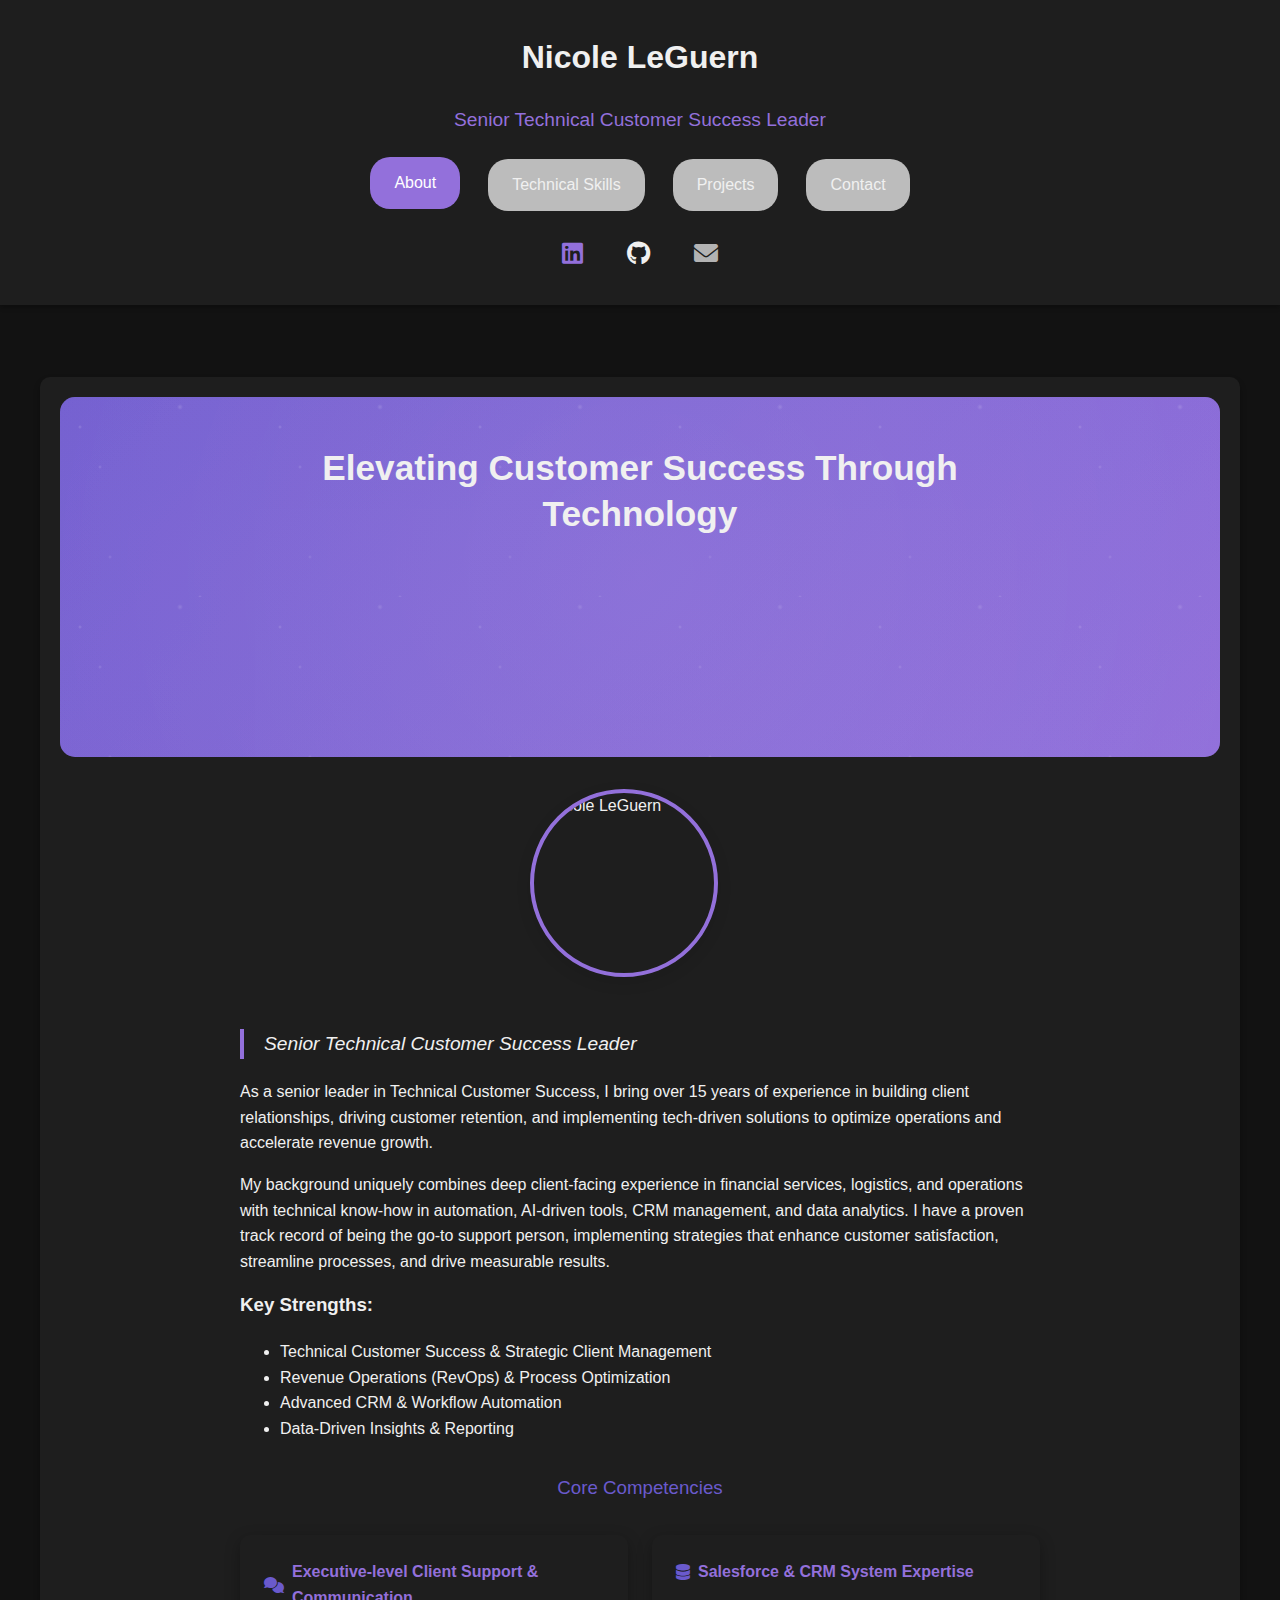
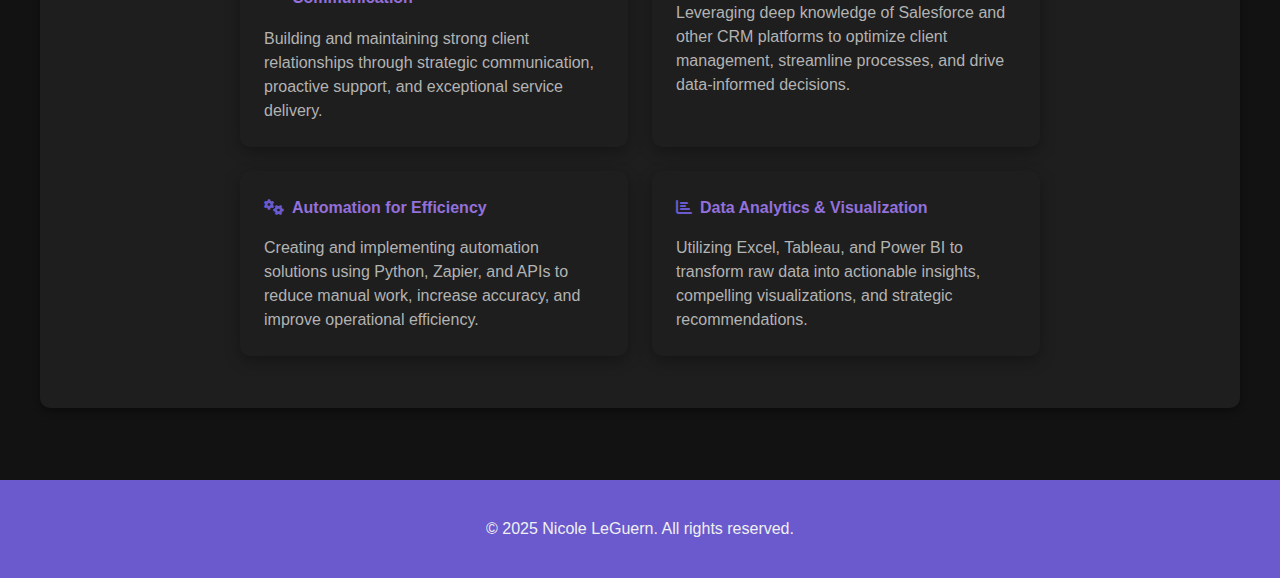
==== commit 72925f58: "Update website with new content and improved layout" ====
--- a/index.html
+++ b/index.html
@@ -3,12 +3,12 @@
 <head>
     <meta charset="UTF-8">
     <meta name="viewport" content="width=device-width, initial-scale=1.0">
-    <meta name="description" content="Nicole LeGuern - Certified AI & Data Analytics Specialist specializing in Python, Machine Learning, Full Stack Development, and Automation.">
-    <meta name="keywords" content="AI Specialist, Data Analytics, Python, Machine Learning, Full Stack Development, Automation, Data Visualization, Process Optimization">
+    <meta name="description" content="Nicole LeGuern - Senior Technical Customer Success Leader specializing in client experiences, revenue operations, and operational efficiency.">
+    <meta name="keywords" content="Technical Customer Success, Revenue Operations, CRM Expertise, Automation, Data Analytics">
+    <title>Nicole LeGuern | Senior Technical Customer Success Leader</title>
     <link rel="stylesheet" href="styles.css">
     <link rel="stylesheet" href="https://cdnjs.cloudflare.com/ajax/libs/font-awesome/6.0.0/css/all.min.css">
     <script src="https://kit.fontawesome.com/a076d05399.js" crossorigin="anonymous"></script>
-    <title>Nicole LeGuern - Certified AI & Data Analytics Specialist | Python & Machine Learning</title>
     <script>
         document.addEventListener('DOMContentLoaded', function() {
             // Tab Navigation
@@ -297,7 +297,7 @@
 <body>
     <header>
         <h1>Nicole LeGuern</h1>
-        <p class="tagline">Certified AI & Data Analytics Specialist | Python & Machine Learning | Full Stack Development | Automation</p>
+        <p class="tagline">Senior Technical Customer Success Leader</p>
         <nav>
             <ul class="tabs">
                 <li><a href="#about" class="active" data-tab="about">About</a></li>
@@ -321,8 +321,8 @@
                 <div class="hero-parallax-stars"></div>
                 <div class="hero-parallax-glow"></div>
                 <div class="hero-content">
-                    <h1 class="hero-headline">I build intelligent software solutions powered by AI and automation—turning data into strategic advantage and measurable results.</h1>
-                    <p class="hero-subheadline">Specializing in custom Python applications that enhance decision-making, streamline operations, and create competitive advantage.</p>
+                    <h1 class="hero-headline">Elevating Customer Success Through Technology</h1>
+                    <p class="hero-subheadline">Helping organizations optimize operations, enhance client experiences, and drive measurable growth</p>
                     <a href="#projects" class="hero-cta" onclick="document.querySelector('a[data-tab=\'projects\']').click(); return false;">Explore My Work</a>
                 </div>
             </div>
@@ -338,45 +338,40 @@
                         </div>
                     </div>
                 </div>
-                <p class="highlight-text">Results-driven certified AI & data analytics specialist:</p>
+                <p class="highlight-text">Senior Technical Customer Success Leader</p>
                 
                 <div class="professional-summary">
-                    <p>Certified AI and Data Analytics professional with extensive hands-on experience creating innovative Python-driven solutions. Specialize in developing end-to-end applications leveraging machine learning, NLP, and advanced data visualization to solve challenging problems. Proven success delivering real-world impact through streamlined automation, data-driven insights, and robust software development.</p>
-                </div>
-                
-                <h3>Core Focus Areas:</h3>
+                    <p>As a senior leader in Technical Customer Success, I bring over 15 years of experience in building client relationships, driving customer retention, and implementing tech-driven solutions to optimize operations and accelerate revenue growth.</p>
+                    
+                    <p>My background uniquely combines deep client-facing experience in financial services, logistics, and operations with technical know-how in automation, AI-driven tools, CRM management, and data analytics. I have a proven track record of being the go-to support person, implementing strategies that enhance customer satisfaction, streamline processes, and drive measurable results.</p>
+                </div>
+                
+                <h3>Key Strengths:</h3>
                 <ul class="specialization-list">
-                    <li>AI Engineering & Machine Learning</li>
-                    <li>Business Intelligence & Predictive Analytics</li>
-                    <li>Data Automation & Workflow Optimization</li>
+                    <li>Technical Customer Success & Strategic Client Management</li>
+                    <li>Revenue Operations (RevOps) & Process Optimization</li>
+                    <li>Advanced CRM & Workflow Automation</li>
+                    <li>Data-Driven Insights & Reporting</li>
                 </ul>
-                
-                <div class="current-focus">
-                    <h3>Specialization:</h3>
-                    <ul>
-                        <li>Building analytical systems that significantly enhance organizational performance</li>
-                        <li>Translating complex insights into actionable strategies to boost profitability and competitive advantage</li>
-                    </ul>
-                </div>
                 
                 <div class="core-competencies">
                     <h3 class="section-title text-center">Core Competencies</h3>
                     <div class="core-skills-grid">
                         <div class="core-skill-item">
-                            <h4><i class="fas fa-brain"></i> AI & Machine Learning</h4>
-                            <p>Building and deploying scalable AI systems to automate workflows, optimize processes, and enhance data accuracy across diverse industries.</p>
+                            <h4><i class="fas fa-comments"></i> Executive-level Client Support & Communication</h4>
+                            <p>Building and maintaining strong client relationships through strategic communication, proactive support, and exceptional service delivery.</p>
                         </div>
                         <div class="core-skill-item">
-                            <h4><i class="fas fa-chart-line"></i> Business Intelligence</h4>
-                            <p>Creating dynamic, intuitive dashboards and analytical solutions that turn raw data into actionable insights and strategic business outcomes.</p>
+                            <h4><i class="fas fa-database"></i> Salesforce & CRM System Expertise</h4>
+                            <p>Leveraging deep knowledge of Salesforce and other CRM platforms to optimize client management, streamline processes, and drive data-informed decisions.</p>
                         </div>
                         <div class="core-skill-item">
-                            <h4><i class="fas fa-cogs"></i> Automation Specialist</h4>
-                            <p>Developing and implementing automation strategies that reduce manual workloads, increase accuracy, and enable teams to focus on strategic tasks.</p>
+                            <h4><i class="fas fa-cogs"></i> Automation for Efficiency</h4>
+                            <p>Creating and implementing automation solutions using Python, Zapier, and APIs to reduce manual work, increase accuracy, and improve operational efficiency.</p>
                         </div>
                         <div class="core-skill-item">
-                            <h4><i class="fas fa-database"></i> Data Analytics</h4>
-                            <p>Utilizing Python, SQL, and modern data visualization tools to extract insights, identify trends, and drive strategic decision-making.</p>
+                            <h4><i class="fas fa-chart-bar"></i> Data Analytics & Visualization</h4>
+                            <p>Utilizing Excel, Tableau, and Power BI to transform raw data into actionable insights, compelling visualizations, and strategic recommendations.</p>
                         </div>
                     </div>
                 </div>
@@ -387,95 +382,77 @@
             <h2>Technical Skills</h2>
             <div class="skills-grid">
                 <div class="skill-category">
-                    <h3><i class="fas fa-laptop-code"></i> Programming & Web Development</h3>
+                    <h3><i class="fas fa-users"></i> Customer Success & Client Management</h3>
                     <ul>
-                        <li>Python (PCEP Certified)</li>
-                        <li>JavaScript</li>
+                        <li>Strategic Client Engagement</li>
+                        <li>Customer Lifecycle Management</li>
+                        <li>Retention Strategy</li>
+                        <li>Client Onboarding</li>
+                        <li>Executive Communication</li>
+                        <li>Stakeholder Management</li>
+                        <li>Client Needs Assessment</li>
+                        <li>Relationship Building</li>
+                    </ul>
+                </div>
+                <div class="skill-category">
+                    <h3><i class="fas fa-database"></i> CRM & Business Systems</h3>
+                    <ul>
+                        <li>Salesforce (Admin & Lightning)</li>
+                        <li>Mailchimp</li>
+                        <li>Google Workspace</li>
+                        <li>CRM Strategy</li>
+                        <li>System Implementation</li>
+                        <li>Process Documentation</li>
+                        <li>User Training</li>
+                        <li>System Integration</li>
+                    </ul>
+                </div>
+                <div class="skill-category">
+                    <h3><i class="fas fa-laptop-code"></i> Technical Tools</h3>
+                    <ul>
+                        <li>Python</li>
+                        <li>Zapier</li>
+                        <li>APIs</li>
+                        <li>Workflow Automation</li>
+                        <li>Excel</li>
                         <li>SQL</li>
-                        <li>HTML/CSS</li>
-                        <li>RESTful API Development</li>
-                        <li>Git/GitHub</li>
-                        <li>Data Modeling</li>
-                        <li>JSON Data Processing</li>
+                        <li>Process Optimization</li>
+                        <li>Technical Documentation</li>
                     </ul>
                 </div>
                 <div class="skill-category">
-                    <h3><i class="fas fa-brain"></i> AI & Machine Learning</h3>
+                    <h3><i class="fas fa-chart-pie"></i> Data & Analytics</h3>
                     <ul>
-                        <li>Machine Learning (Scikit-learn, TensorFlow/Keras)</li>
-                        <li>NLP</li>
-                        <li>LLMs (GPT-4, LLaMA, Claude, Gemini)</li>
-                        <li>Computer Vision</li>
+                        <li>Analytics Dashboards</li>
+                        <li>Data Visualization</li>
+                        <li>KPI Development</li>
+                        <li>Metrics Reporting</li>
+                        <li>Business Intelligence</li>
+                        <li>Performance Analysis</li>
+                    </ul>
+                </div>
+                <div class="skill-category">
+                    <h3><i class="fas fa-brain"></i> AI & Automation</h3>
+                    <ul>
+                        <li>AI-Powered Tools</li>
                         <li>Prompt Engineering</li>
-                        <li>LangChain</li>
-                        <li>NumPy, Pandas</li>
-                        <li>RAG Systems</li>
-                        <li>Faiss (Vector Search)</li>
-                        <li>Image Feature Extraction</li>
-                        <li>MobileNet Architecture</li>
-                        <li>Image Aesthetic Analysis</li>
-                        <li>Time-Series Forecasting</li>
+                        <li>Workflow Automation</li>
+                        <li>LLM Integration</li>
+                        <li>AI for Customer Success</li>
+                        <li>Automated Reporting</li>
+                        <li>Efficiency Optimization</li>
+                        <li>AI-Enhanced Analytics</li>
                     </ul>
                 </div>
                 <div class="skill-category">
-                    <h3><i class="fas fa-code"></i> Frameworks & Libraries</h3>
+                    <h3><i class="fas fa-comments"></i> Remote Collaboration Tools</h3>
                     <ul>
-                        <li>FastAPI</li>
-                        <li>Flask</li>
-                        <li>Django</li>
-                        <li>Streamlit</li>
-                        <li>React.js</li>
-                        <li>Vue.js</li>
-                        <li>Node.js</li>
-                        <li>Plotly</li>
-                    </ul>
-                </div>
-                <div class="skill-category">
-                    <h3><i class="fas fa-database"></i> Databases & Data Visualization</h3>
-                    <ul>
-                        <li>PostgreSQL</li>
-                        <li>MySQL</li>
-                        <li>MongoDB</li>
-                        <li>JSON</li>
-                        <li>Power BI</li>
-                        <li>Tableau</li>
-                        <li>Data Pipelines</li>
-                        <li>ETL</li>
-                        <li>Database Design & Optimization</li>
-                        <li>Data Visualization & Dashboards</li>
-                        <li>KPI Development & Tracking</li>
-                        <li>Predictive Analytics</li>
-                        <li>Statistical Analysis</li>
-                    </ul>
-                </div>
-                <div class="skill-category">
-                    <h3><i class="fas fa-cloud"></i> Cloud Platforms & DevOps</h3>
-                    <ul>
-                        <li>AWS</li>
-                        <li>Google Cloud Platform (GCP)</li>
-                        <li>Docker</li>
-                        <li>CI/CD Pipelines</li>
-                        <li>MLOps</li>
-                        <li>Cloud Architecture</li>
-                        <li>WordPress</li>
-                        <li>Financial APIs</li>
-                        <li>CRM Systems</li>
-                        <li>ERP Integration</li>
-                    </ul>
-                </div>
-                <div class="skill-category">
-                    <h3><i class="fas fa-cogs"></i> Methodologies & Practices</h3>
-                    <ul>
-                        <li>Agile/Scrum</li>
-                        <li>Test-Driven Development (TDD)</li>
-                        <li>Unit Testing (Pytest, Jest)</li>
-                        <li>Data Governance</li>
-                        <li>Compliance</li>
-                        <li>Process Optimization</li>
-                        <li>Workflow Automation</li>
-                        <li>Team Leadership</li>
-                        <li>Business Requirements Analysis</li>
-                        <li>Report Generation & Automation</li>
+                        <li>Slack</li>
+                        <li>Zoom</li>
+                        <li>Microsoft Teams</li>
+                        <li>Google Workspace</li>
+                        <li>GitHub</li>
+                        <li>Remote Communication</li>
                     </ul>
                 </div>
             </div>
@@ -708,79 +685,7 @@
 
                 <div class="project-card">
                     <div class="project-thumbnail">
-                        <img src="https://images.unsplash.com/photo-1551288049-bebda4e38f71?ixlib=rb-4.0.3&ixid=M3wxMjA3fDB8MHxwaG90by1wYWdlfHx8fGVufDB8fHx8fA%3D%3D&auto=format&fit=crop&w=1000&q=80" alt="Statistical A/B Testing Framework">
-                    </div>
-                    <div class="project-header">
-                        <h3>Statistical A/B Testing Framework</h3>
-                        <div class="project-links">
-                            <a href="https://github.com/CodeQueenie/AB_Testing_Framework" target="_blank" title="View on GitHub">
-                                <i class="fab fa-github"></i>
-                            </a>
-                        </div>
-                    </div>
-                    <div class="project-content">
-                        <p class="project-description">
-                            Developed a robust statistical framework for A/B testing that helps businesses make data-driven decisions. The framework includes tools for sample size determination, randomization, statistical analysis, and visualization of results. It implements various statistical methods including t-tests, chi-square tests, and Bayesian analysis.
-                        </p>
-                        <div class="project-skills">
-                            <span>Python</span>
-                            <span>Statistics</span>
-                            <span>Data Visualization</span>
-                            <span>Hypothesis Testing</span>
-                        </div>
-                        <div class="project-details">
-                            <div class="project-features">
-                                <h4>Key Features:</h4>
-                                <ul>
-                                    <li>Sample size calculator</li>
-                                    <li>Multiple testing methods</li>
-                                    <li>Interactive visualizations</li>
-                                    <li>Confidence interval analysis</li>
-                                </ul>
-                            </div>
-                        </div>
-                    </div>
-                </div>
-
-                <div class="project-card">
-                    <div class="project-thumbnail">
-                        <img src="https://images.unsplash.com/photo-1563013544-824ae1b704d3?ixlib=rb-4.0.3&ixid=M3wxMjA3fDB8MHxwaG90by1wYWdlfHx8fGVufDB8fHx8fA%3D%3D&auto=format&fit=crop&w=1000&q=80" alt="Fraud Detection System">
-                    </div>
-                    <div class="project-header">
-                        <h3>Fraud Detection System</h3>
-                        <div class="project-links">
-                            <a href="https://github.com/CodeQueenie/Fraud_Detection_System" target="_blank" title="View on GitHub">
-                                <i class="fab fa-github"></i>
-                            </a>
-                        </div>
-                    </div>
-                    <div class="project-content">
-                        <p class="project-description">
-                            Built a machine learning-based fraud detection system for financial transactions. The system uses anomaly detection techniques and supervised learning models to identify potentially fraudulent activities. It processes transaction data in real-time and generates alerts for suspicious patterns.
-                        </p>
-                        <div class="project-skills">
-                            <span>Python</span>
-                            <span>Machine Learning</span>
-                            <span>Anomaly Detection</span>
-                            <span>Data Security</span>
-                        </div>
-                        <div class="project-details">
-                            <div class="project-features">
-                                <h4>Key Features:</h4>
-                                <ul>
-                                    <li>Real-time monitoring</li>
-                                    <li>Ensemble models</li>
-                                    <li>Feature engineering</li>
-                                    <li>Alert system</li>
-                                </ul>
-                            </div>
-                        </div>
-                    </div>
-                </div>
-
-                <div class="project-card">
-                    <div class="project-thumbnail">
-                        <img src="https://images.unsplash.com/photo-1460925895917-afdab827c52f?ixlib=rb-4.0.3&ixid=M3wxMjA3fDB8MHxwaG90by1wYWdlfHx8fGVufDB8fHx8fA%3D%3D&auto=format&fit=crop&w=1000&q=80">
+                        <img src="https://images.unsplash.com/photo-1554224155-6726b3ff858f?ixlib=rb-4.0.3&ixid=M3wxMjA3fDB8MHxwaG90by1wYWdlfHx8fGVufDB8fHx8fA%3D%3D&auto=format&fit=crop&w=1000&q=80" alt="EduPayAudit: HigherEd Payroll System">
                     </div>
                     <div class="project-header">
                         <h3>EduPayAudit: HigherEd Payroll System</h3>
@@ -959,7 +864,7 @@
                 </div>
             </div>
             <div class="view-all-projects">
-                <a href="https://github.com/CodeQueenie?tab=repositories" target="_blank" class="view-all-btn">
+                <a href="https://github.com/CodeQueenie" target="_blank" class="view-all-btn">
                     View All Projects <i class="fas fa-arrow-right"></i>
                 </a>
             </div>
@@ -1029,9 +934,6 @@
 
         <div id="contact" class="tab-content">
             <h2>Get in Touch</h2>
-            <div class="contact-intro">
-                <p>I'm always interested in discussing new opportunities, data analytics projects, or how AI and automation can transform your business operations. Whether you have a specific project in mind or just want to connect, I'd love to hear from you!</p>
-            </div>
             <div class="contact-content">
                 <div class="contact-info">
                     <div class="contact-item">
@@ -1053,7 +955,7 @@
                         <i class="fas fa-map-marker-alt"></i>
                         <h3>Location</h3>
                         <p>North Central Massachusetts</p>
-                        <p class="availability">Available for remote work & local opportunities</p>
+                        <p class="availability">Available for remote work</p>
                     </div>
                 </div>
                 <div class="contact-form">
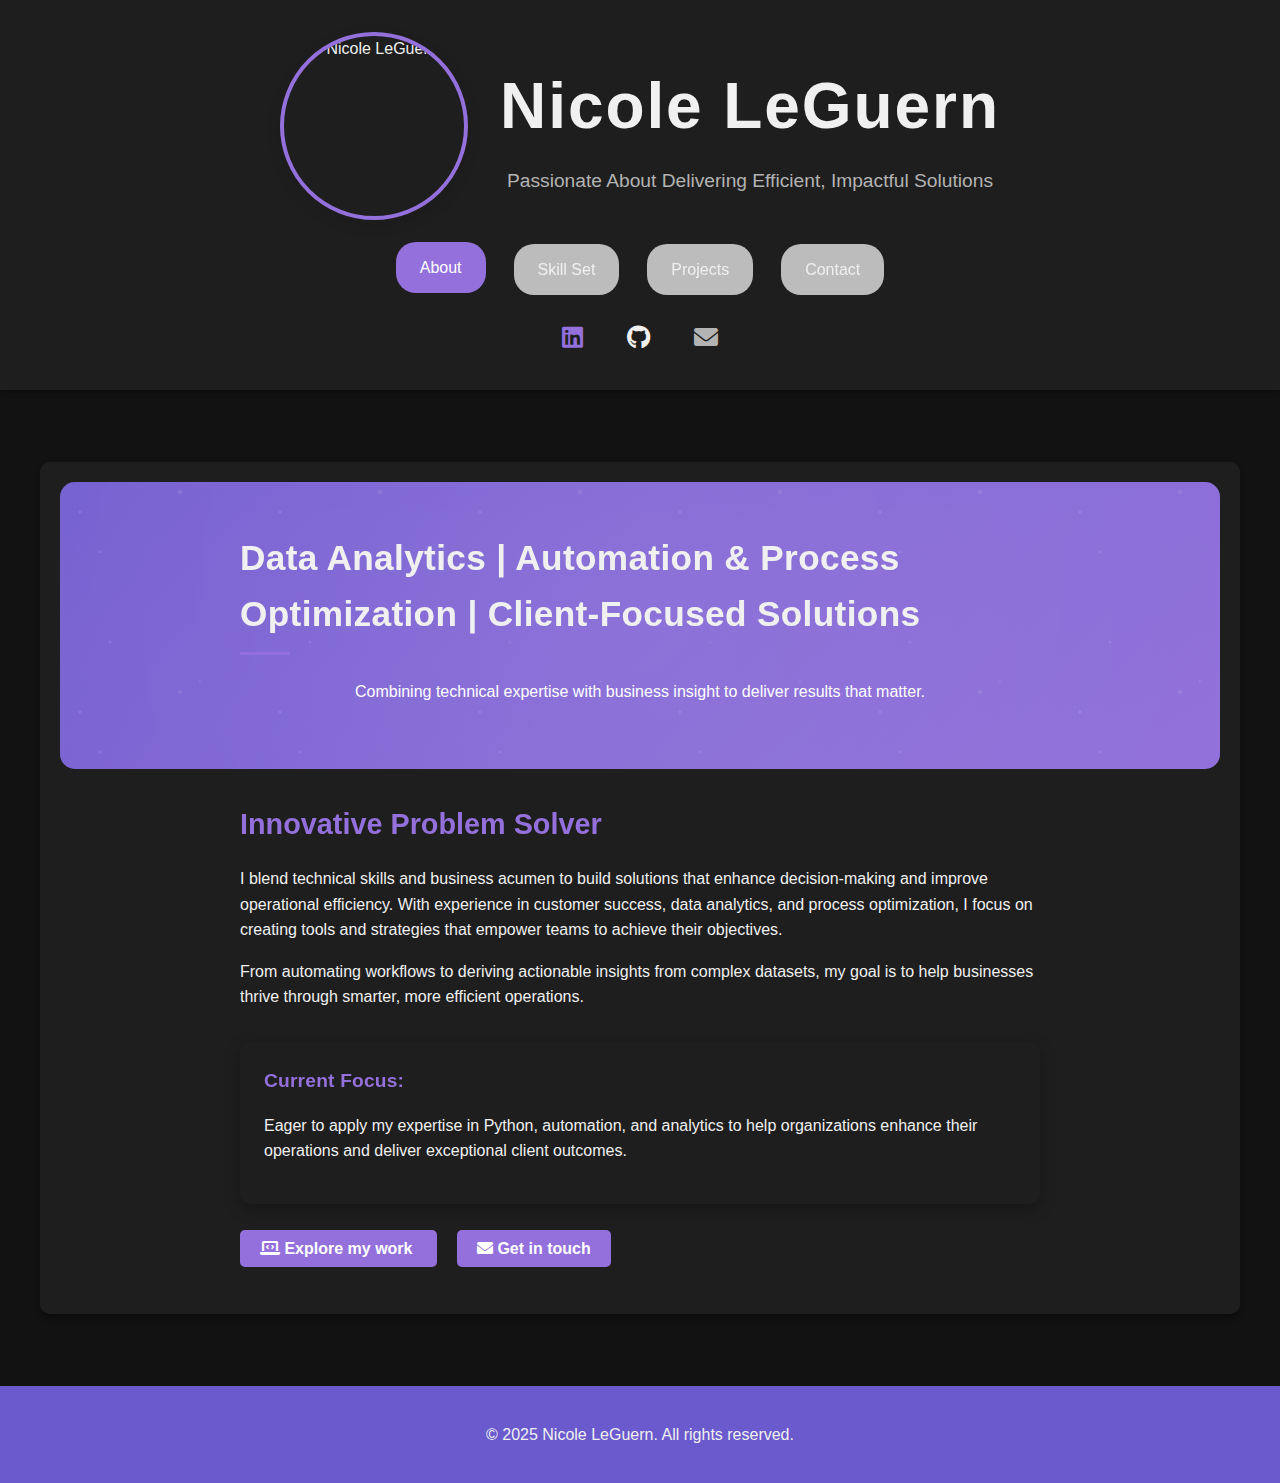
==== commit 3a686a43: "Initial commit: Personal website with updated skills and design" ====
--- a/index.html
+++ b/index.html
@@ -3,9 +3,9 @@
 <head>
     <meta charset="UTF-8">
     <meta name="viewport" content="width=device-width, initial-scale=1.0">
-    <meta name="description" content="Nicole LeGuern - Senior Technical Customer Success Leader specializing in client experiences, revenue operations, and operational efficiency.">
-    <meta name="keywords" content="Technical Customer Success, Revenue Operations, CRM Expertise, Automation, Data Analytics">
-    <title>Nicole LeGuern | Senior Technical Customer Success Leader</title>
+    <meta name="description" content="Nicole LeGuern - Passionate about delivering efficient, impactful solutions through data analytics, automation, and process optimization.">
+    <meta name="keywords" content="Data Analytics, Automation, Process Optimization, Python, Client Solutions">
+    <title>Nicole LeGuern | Innovative Problem Solver</title>
     <link rel="stylesheet" href="styles.css">
     <link rel="stylesheet" href="https://cdnjs.cloudflare.com/ajax/libs/font-awesome/6.0.0/css/all.min.css">
     <script src="https://kit.fontawesome.com/a076d05399.js" crossorigin="anonymous"></script>
@@ -27,6 +27,23 @@
                     this.classList.add('active');
                     const target = this.getAttribute('data-tab');
                     document.getElementById(target).classList.add('active');
+                });
+            });
+
+            // Handle "Explore My Work" buttons
+            const exploreWorkButtons = document.querySelectorAll('a[href="#projects"]');
+            exploreWorkButtons.forEach(button => {
+                button.addEventListener('click', function(e) {
+                    e.preventDefault();
+                    
+                    // Remove active class from all tabs and contents
+                    tabs.forEach(t => t.classList.remove('active'));
+                    tabContents.forEach(c => c.classList.remove('active'));
+                    
+                    // Add active class to projects tab and content
+                    const projectsTab = document.querySelector('a[data-tab="projects"]');
+                    projectsTab.classList.add('active');
+                    document.getElementById('projects').classList.add('active');
                 });
             });
 
@@ -296,15 +313,18 @@
 </head>
 <body>
     <header>
-        <h1>Nicole LeGuern</h1>
-        <p class="tagline">Senior Technical Customer Success Leader</p>
+        <div class="header-content">
+            <img src="images/test_chatbot_nicoleleguern_headshot.jpg" alt="Nicole LeGuern" class="headshot">
+            <div class="header-text">
+                <h1 style="font-size: 4rem; margin-bottom: 0.5rem; font-family: 'Arial', 'Helvetica', sans-serif; letter-spacing: 0.03em; font-weight: 700;">Nicole LeGuern</h1>
+                <p style="text-align: center; width: 100%; margin: 0 auto; font-weight: 500; font-family: 'Segoe UI', Tahoma, Geneva, Verdana, sans-serif; color: var(--text-secondary); font-size: 1.2rem;">Passionate About Delivering Efficient, Impactful Solutions</p>
+            </div>
+        </div>
         <nav>
             <ul class="tabs">
-                <li><a href="#about" class="active" data-tab="about">About</a></li>
-                <!-- Experience tab temporarily hidden -->
-                <li><a href="#skills" data-tab="skills">Technical Skills</a></li>
+                <li><a href="#about" data-tab="about" class="active">About</a></li>
+                <li><a href="#skills" data-tab="skills">Skill Set</a></li>
                 <li><a href="#projects" data-tab="projects">Projects</a></li>
-                <!-- Education tab temporarily hidden -->
                 <li><a href="#contact" data-tab="contact">Contact</a></li>
             </ul>
         </nav>
@@ -321,145 +341,110 @@
                 <div class="hero-parallax-stars"></div>
                 <div class="hero-parallax-glow"></div>
                 <div class="hero-content">
-                    <h1 class="hero-headline">Elevating Customer Success Through Technology</h1>
-                    <p class="hero-subheadline">Helping organizations optimize operations, enhance client experiences, and drive measurable growth</p>
-                    <a href="#projects" class="hero-cta" onclick="document.querySelector('a[data-tab=\'projects\']').click(); return false;">Explore My Work</a>
+                    <h2 style="font-weight: 800; font-size: 2.2rem; margin-bottom: 1.5rem; text-align: left; color: var(--text-primary); font-family: 'Segoe UI', Tahoma, Geneva, Verdana, sans-serif;">Data Analytics | Automation & Process Optimization | Client-Focused Solutions</h2>
+                    <p class="hero-subtitle">Combining technical expertise with business insight to deliver results that matter.</p>
                 </div>
             </div>
-            <div class="about-content">
-                <div class="about-header">
-                    <div class="profile-section">
-                        <div class="profile-image">
-                            <!-- Using the actual headshot image -->
-                            <img src="images/test_chatbot_nicoleleguern_headshot.jpg" alt="Nicole LeGuern" class="headshot">
-                        </div>
-                        <div class="location-info">
-                            <!-- Location and followers information removed as requested -->
-                        </div>
-                    </div>
-                </div>
-                <p class="highlight-text">Senior Technical Customer Success Leader</p>
-                
-                <div class="professional-summary">
-                    <p>As a senior leader in Technical Customer Success, I bring over 15 years of experience in building client relationships, driving customer retention, and implementing tech-driven solutions to optimize operations and accelerate revenue growth.</p>
-                    
-                    <p>My background uniquely combines deep client-facing experience in financial services, logistics, and operations with technical know-how in automation, AI-driven tools, CRM management, and data analytics. I have a proven track record of being the go-to support person, implementing strategies that enhance customer satisfaction, streamline processes, and drive measurable results.</p>
-                </div>
-                
-                <h3>Key Strengths:</h3>
-                <ul class="specialization-list">
-                    <li>Technical Customer Success & Strategic Client Management</li>
-                    <li>Revenue Operations (RevOps) & Process Optimization</li>
-                    <li>Advanced CRM & Workflow Automation</li>
-                    <li>Data-Driven Insights & Reporting</li>
-                </ul>
-                
-                <div class="core-competencies">
-                    <h3 class="section-title text-center">Core Competencies</h3>
-                    <div class="core-skills-grid">
-                        <div class="core-skill-item">
-                            <h4><i class="fas fa-comments"></i> Executive-level Client Support & Communication</h4>
-                            <p>Building and maintaining strong client relationships through strategic communication, proactive support, and exceptional service delivery.</p>
-                        </div>
-                        <div class="core-skill-item">
-                            <h4><i class="fas fa-database"></i> Salesforce & CRM System Expertise</h4>
-                            <p>Leveraging deep knowledge of Salesforce and other CRM platforms to optimize client management, streamline processes, and drive data-informed decisions.</p>
-                        </div>
-                        <div class="core-skill-item">
-                            <h4><i class="fas fa-cogs"></i> Automation for Efficiency</h4>
-                            <p>Creating and implementing automation solutions using Python, Zapier, and APIs to reduce manual work, increase accuracy, and improve operational efficiency.</p>
-                        </div>
-                        <div class="core-skill-item">
-                            <h4><i class="fas fa-chart-bar"></i> Data Analytics & Visualization</h4>
-                            <p>Utilizing Excel, Tableau, and Power BI to transform raw data into actionable insights, compelling visualizations, and strategic recommendations.</p>
-                        </div>
+            
+            <div class="about-section">
+                <div class="about-content">
+                    <h3 style="font-weight: 800; font-size: 1.8rem; margin-bottom: 1.2rem; text-align: left; color: var(--accent-2); font-family: 'Segoe UI', Tahoma, Geneva, Verdana, sans-serif;">Innovative Problem Solver</h3>
+                    
+                    <p>I blend technical skills and business acumen to build solutions that enhance decision-making and improve operational efficiency. With experience in customer success, data analytics, and process optimization, I focus on creating tools and strategies that empower teams to achieve their objectives.</p>
+                    
+                    <p>From automating workflows to deriving actionable insights from complex datasets, my goal is to help businesses thrive through smarter, more efficient operations.</p>
+                    
+                    <div class="current-focus">
+                        <h4 style="font-weight: 800; font-size: 1.2rem; margin-bottom: 0.8rem; text-align: left; color: var(--accent-2); font-family: 'Segoe UI', Tahoma, Geneva, Verdana, sans-serif;">Current Focus:</h4>
+                        <p>Eager to apply my expertise in Python, automation, and analytics to help organizations enhance their operations and deliver exceptional client outcomes.</p>
+                    </div>
+                    
+                    <div class="quick-links spaced">
+                        <a href="#projects" class="quick-link" style="margin-right: 20px; background-color: var(--accent-2); color: white; padding: 10px 20px; border-radius: 5px; text-decoration: none; font-weight: 600; font-family: 'Segoe UI', Tahoma, Geneva, Verdana, sans-serif; transition: all 0.3s ease;">
+                            <i class="fas fa-laptop-code"></i> Explore my work
+                        </a>
+                        <a href="mailto:nicoleleguern.pro@gmail.com" class="quick-link" style="background-color: var(--accent-2); color: white; padding: 10px 20px; border-radius: 5px; text-decoration: none; font-weight: 600; font-family: 'Segoe UI', Tahoma, Geneva, Verdana, sans-serif; transition: all 0.3s ease;">
+                            <i class="fas fa-envelope"></i> Get in touch
+                        </a>
                     </div>
                 </div>
             </div>
         </div>
 
         <div id="skills" class="tab-content">
-            <h2>Technical Skills</h2>
+            <h2 style="font-weight: 800; font-size: 2.2rem; margin-bottom: 1.5rem; text-align: left; color: var(--text-primary); font-family: 'Segoe UI', Tahoma, Geneva, Verdana, sans-serif;">Skill Set</h2>
             <div class="skills-grid">
                 <div class="skill-category">
-                    <h3><i class="fas fa-users"></i> Customer Success & Client Management</h3>
+                    <h3 style="font-weight: 700; font-size: 1.4rem; margin-bottom: 1rem; color: var(--accent-1); font-family: 'Segoe UI', Tahoma, Geneva, Verdana, sans-serif;"><i class="fas fa-users"></i> Customer Success & Account Management</h3>
                     <ul>
                         <li>Strategic Client Engagement</li>
                         <li>Customer Lifecycle Management</li>
                         <li>Retention Strategy</li>
-                        <li>Client Onboarding</li>
+                        <li>Client Onboarding & Communication</li>
+                        <li>Client-Facing Experience</li>
                         <li>Executive Communication</li>
-                        <li>Stakeholder Management</li>
-                        <li>Client Needs Assessment</li>
                         <li>Relationship Building</li>
                     </ul>
                 </div>
                 <div class="skill-category">
-                    <h3><i class="fas fa-database"></i> CRM & Business Systems</h3>
+                    <h3 style="font-weight: 700; font-size: 1.4rem; margin-bottom: 1rem; color: var(--accent-1); font-family: 'Segoe UI', Tahoma, Geneva, Verdana, sans-serif;"><i class="fas fa-database"></i> CRM Tools & Business Systems</h3>
                     <ul>
                         <li>Salesforce (Admin & Lightning)</li>
+                        <li>Salesforce Chatter</li>
                         <li>Mailchimp</li>
+                        <li>Redtail</li>
                         <li>Google Workspace</li>
-                        <li>CRM Strategy</li>
-                        <li>System Implementation</li>
-                        <li>Process Documentation</li>
-                        <li>User Training</li>
-                        <li>System Integration</li>
+                        <li>CRM Strategy & System Integration</li>
+                        <li>Process Documentation & User Training</li>
                     </ul>
                 </div>
                 <div class="skill-category">
-                    <h3><i class="fas fa-laptop-code"></i> Technical Tools</h3>
+                    <h3 style="font-weight: 700; font-size: 1.4rem; margin-bottom: 1rem; color: var(--accent-1); font-family: 'Segoe UI', Tahoma, Geneva, Verdana, sans-serif;"><i class="fas fa-laptop-code"></i> Programming & Analytics</h3>
                     <ul>
-                        <li>Python</li>
-                        <li>Zapier</li>
-                        <li>APIs</li>
-                        <li>Workflow Automation</li>
-                        <li>Excel</li>
-                        <li>SQL</li>
-                        <li>Process Optimization</li>
+                        <li>Python, SQL, JupyterLab, Pandas, NumPy</li>
+                        <li>Data Analysis & Process Optimization</li>
+                        <li>Python Automation & Scripting</li>
                         <li>Technical Documentation</li>
                     </ul>
                 </div>
                 <div class="skill-category">
-                    <h3><i class="fas fa-chart-pie"></i> Data & Analytics</h3>
+                    <h3 style="font-weight: 700; font-size: 1.4rem; margin-bottom: 1rem; color: var(--accent-1); font-family: 'Segoe UI', Tahoma, Geneva, Verdana, sans-serif;"><i class="fas fa-chart-pie"></i> Data Visualization & Reporting</h3>
                     <ul>
-                        <li>Analytics Dashboards</li>
-                        <li>Data Visualization</li>
-                        <li>KPI Development</li>
-                        <li>Metrics Reporting</li>
-                        <li>Business Intelligence</li>
-                        <li>Performance Analysis</li>
+                        <li>Analytics Dashboards & Custom Dashboards</li>
+                        <li>Data Visualization Tools (Plotly, Matplotlib, Seaborn)</li>
+                        <li>Automated Reporting</li>
+                        <li>Performance & Operational Efficiency Analysis</li>
                     </ul>
                 </div>
                 <div class="skill-category">
-                    <h3><i class="fas fa-brain"></i> AI & Automation</h3>
+                    <h3 style="font-weight: 700; font-size: 1.4rem; margin-bottom: 1rem; color: var(--accent-1); font-family: 'Segoe UI', Tahoma, Geneva, Verdana, sans-serif;"><i class="fas fa-brain"></i> AI-Powered Automation</h3>
                     <ul>
-                        <li>AI-Powered Tools</li>
-                        <li>Prompt Engineering</li>
+                        <li>AI for Business Solutions & Analytics</li>
+                        <li>LLM Integration (OpenAI GPT, LangChain)</li>
+                        <li>Prompt Engineering & Automation Tools</li>
                         <li>Workflow Automation</li>
-                        <li>LLM Integration</li>
-                        <li>AI for Customer Success</li>
-                        <li>Automated Reporting</li>
-                        <li>Efficiency Optimization</li>
-                        <li>AI-Enhanced Analytics</li>
                     </ul>
                 </div>
                 <div class="skill-category">
-                    <h3><i class="fas fa-comments"></i> Remote Collaboration Tools</h3>
+                    <h3 style="font-weight: 700; font-size: 1.4rem; margin-bottom: 1rem; color: var(--accent-1); font-family: 'Segoe UI', Tahoma, Geneva, Verdana, sans-serif;"><i class="fas fa-comments"></i> Remote Collaboration & Communication</h3>
                     <ul>
-                        <li>Slack</li>
-                        <li>Zoom</li>
-                        <li>Microsoft Teams</li>
-                        <li>Google Workspace</li>
-                        <li>GitHub</li>
-                        <li>Remote Communication</li>
+                        <li>Client Communication</li>
+                        <li>Remote Collaboration Tools (Zoom, GitHub, Microsoft Teams)</li>
+                        <li>Strong Written & Verbal Communication</li>
+                    </ul>
+                </div>
+                <div class="skill-category">
+                    <h3 style="font-weight: 700; font-size: 1.4rem; margin-bottom: 1rem; color: var(--accent-1); font-family: 'Segoe UI', Tahoma, Geneva, Verdana, sans-serif;"><i class="fas fa-chart-line"></i> Business Intelligence & Metrics</h3>
+                    <ul>
+                        <li>Data-Driven Decision Making</li>
+                        <li>Performance Analysis & Business Systems</li>
                     </ul>
                 </div>
             </div>
         </div>
 
         <div id="projects" class="tab-content">
-            <h2>Projects</h2>
+            <h2 style="font-weight: 800; font-size: 2.2rem; margin-bottom: 1.5rem; text-align: left; color: var(--text-primary); font-family: 'Segoe UI', Tahoma, Geneva, Verdana, sans-serif;">Projects</h2>
             
             <div class="projects-container">
                 <div class="project-card">
@@ -467,7 +452,7 @@
                         <img src="https://images.unsplash.com/photo-1558494949-ef010cbdcc31?ixlib=rb-4.0.3&ixid=M3wxMjA3fDB8MHxwaG90by1wYWdlfHx8fGVufDB8fHx8fA%3D%3D&auto=format&fit=crop&w=1000&q=80" alt="InspireSearch: AI-Powered Visual Search Engine">
                     </div>
                     <div class="project-header">
-                        <h3>InspireSearch: AI-Powered Visual Search Engine</h3>
+                        <h3 style="font-weight: 700; font-size: 1.4rem; margin-bottom: 1rem; color: var(--accent-1); font-family: 'Segoe UI', Tahoma, Geneva, Verdana, sans-serif;">InspireSearch: AI-Powered Visual Search Engine</h3>
                         <div class="project-links">
                             <a href="https://github.com/CodeQueenie/InspireSearch---AI_Powered_Visual_Search_Engine" target="_blank" title="View on GitHub">
                                 <i class="fab fa-github"></i>
@@ -487,7 +472,7 @@
                         </div>
                         <div class="project-details">
                             <div class="project-features">
-                                <h4>Key Features:</h4>
+                                <h4 style="font-weight: 700; font-size: 1.1rem; margin-bottom: 0.5rem; color: var(--accent-1); font-family: 'Segoe UI', Tahoma, Geneva, Verdana, sans-serif;">Key Features:</h4>
                                 <ul>
                                     <li>Visual Similarity Search</li>
                                     <li>Deep Learning Integration</li>
@@ -504,7 +489,7 @@
                         <img src="https://images.unsplash.com/photo-1516035069371-29a1b244cc32?ixlib=rb-4.0.3&ixid=M3wxMjA3fDB8MHxwaG90by1wYWdlfHx8fGVufDB8fHx8fA%3D%3D&auto=format&fit=crop&w=1000&q=80" alt="Aesthetic Lens: AI-Powered Image Aesthetic Scoring Tool">
                     </div>
                     <div class="project-header">
-                        <h3>Aesthetic Lens: AI-Powered Image Aesthetic Scoring Tool</h3>
+                        <h3 style="font-weight: 700; font-size: 1.4rem; margin-bottom: 1rem; color: var(--accent-1); font-family: 'Segoe UI', Tahoma, Geneva, Verdana, sans-serif;">Aesthetic Lens: AI-Powered Image Aesthetic Scoring Tool</h3>
                         <div class="project-links">
                             <a href="https://github.com/CodeQueenie/Aesthetic-Lens---AI_Powered_Image_Aesthetic_Scoring_Tool" target="_blank" title="View on GitHub">
                                 <i class="fab fa-github"></i>
@@ -525,7 +510,7 @@
                         </div>
                         <div class="project-details">
                             <div class="project-features">
-                                <h4>Key Features:</h4>
+                                <h4 style="font-weight: 700; font-size: 1.1rem; margin-bottom: 0.5rem; color: var(--accent-1); font-family: 'Segoe UI', Tahoma, Geneva, Verdana, sans-serif;">Key Features:</h4>
                                 <ul>
                                     <li>Modern, Intuitive Web Interface</li>
                                     <li>AI-Powered Aesthetic Scoring</li>
@@ -542,7 +527,7 @@
                         <img src="https://images.unsplash.com/photo-1535320903710-d993d3d77d29?ixlib=rb-4.0.3&ixid=M3wxMjA3fDB8MHxwaG90by1wYWdlfHx8fGVufDB8fHx8fA%3D%3D&auto=format&fit=crop&w=1000&q=80" alt="TrendVisor: Dynamic Metrics Dashboard for Trend Prediction">
                     </div>
                     <div class="project-header">
-                        <h3>TrendVisor: Dynamic Metrics Dashboard for Trend Prediction</h3>
+                        <h3 style="font-weight: 700; font-size: 1.4rem; margin-bottom: 1rem; color: var(--accent-1); font-family: 'Segoe UI', Tahoma, Geneva, Verdana, sans-serif;">TrendVisor: Dynamic Metrics Dashboard for Trend Prediction</h3>
                         <div class="project-links">
                             <a href="https://github.com/CodeQueenie/TrendVisor---Dynamic_Metrics_Dashboard_for_Trend_Prediction" target="_blank" title="View on GitHub">
                                 <i class="fab fa-github"></i>
@@ -563,7 +548,7 @@
                         </div>
                         <div class="project-details">
                             <div class="project-features">
-                                <h4>Key Features:</h4>
+                                <h4 style="font-weight: 700; font-size: 1.1rem; margin-bottom: 0.5rem; color: var(--accent-1); font-family: 'Segoe UI', Tahoma, Geneva, Verdana, sans-serif;">Key Features:</h4>
                                 <ul>
                                     <li>Advanced Time-Series Forecasting</li>
                                     <li>Interactive Data Visualizations</li>
@@ -577,10 +562,10 @@
 
                 <div class="project-card">
                     <div class="project-thumbnail">
-                        <img src="https://images.unsplash.com/photo-1576091160550-2173dba999ef?ixlib=rb-4.0.3&ixid=M3wxMjA3fDB8MHxwaG90by1wYWdlfHx8fGVufDB8fHx8fA%3D%3D&auto=format&fit=crop&w=1000&q=80" alt="LLM-Powered Clinical Test Extraction Pipeline">
-                    </div>
-                    <div class="project-header">
-                        <h3>LLM-Powered Clinical Test Extraction Pipeline</h3>
+                        <img src="https://images.unsplash.com/photo-1579621970563-ebec7560ff3e?ixlib=rb-4.0.3&ixid=M3wxMjA3fDB8MHxwaG90by1wYWdlfHx8fGVufDB8fHx8fA%3D%3D&auto=format&fit=crop&w=1000&q=80" alt="LLM-Powered Clinical Test Extraction Pipeline">
+                    </div>
+                    <div class="project-header">
+                        <h3 style="font-weight: 700; font-size: 1.4rem; margin-bottom: 1rem; color: var(--accent-1); font-family: 'Segoe UI', Tahoma, Geneva, Verdana, sans-serif;">LLM-Powered Clinical Test Extraction Pipeline</h3>
                         <div class="project-links">
                             <a href="https://github.com/CodeQueenie/LLM-Powered_Clinical_Test_Extraction_Pipeline" target="_blank" title="View on GitHub">
                                 <i class="fab fa-github"></i>
@@ -599,7 +584,7 @@
                         </div>
                         <div class="project-details">
                             <div class="project-features">
-                                <h4>Key Features:</h4>
+                                <h4 style="font-weight: 700; font-size: 1.1rem; margin-bottom: 0.5rem; color: var(--accent-1); font-family: 'Segoe UI', Tahoma, Geneva, Verdana, sans-serif;">Key Features:</h4>
                                 <ul>
                                     <li>Flexible data ingestion</li>
                                     <li>Dynamic prompt engineering</li>
@@ -616,7 +601,7 @@
                         <img src="https://images.unsplash.com/photo-1574623452334-1e0ac2b3ccb4?ixlib=rb-4.0.3&ixid=M3wxMjA3fDB8MHxwaG90by1wYWdlfHx8fGVufDB8fHx8fA%3D%3D&auto=format&fit=crop&w=1000&q=80" alt="March Machine Learning Mania 2025">
                     </div>
                     <div class="project-header">
-                        <h3>March Machine Learning Mania 2025</h3>
+                        <h3 style="font-weight: 700; font-size: 1.4rem; margin-bottom: 1rem; color: var(--accent-1); font-family: 'Segoe UI', Tahoma, Geneva, Verdana, sans-serif;">March Machine Learning Mania 2025</h3>
                         <div class="project-links">
                             <a href="https://github.com/CodeQueenie/march_mania_2025" target="_blank" title="View on GitHub">
                                 <i class="fab fa-github"></i>
@@ -635,7 +620,7 @@
                         </div>
                         <div class="project-details">
                             <div class="project-features">
-                                <h4>Key Features:</h4>
+                                <h4 style="font-weight: 700; font-size: 1.1rem; margin-bottom: 0.5rem; color: var(--accent-1); font-family: 'Segoe UI', Tahoma, Geneva, Verdana, sans-serif;">Key Features:</h4>
                                 <ul>
                                     <li>Data processing pipeline</li>
                                     <li>Feature engineering</li>
@@ -652,7 +637,7 @@
                         <img src="https://images.unsplash.com/photo-1591994843349-f415893b3a6b?ixlib=rb-4.0.3&ixid=M3wxMjA3fDB8MHxwaG90by1wYWdlfHx8fGVufDB8fHx8fA%3D%3D&auto=format&fit=crop&w=1000&q=80" alt="Cryptocurrency Price Tracker">
                     </div>
                     <div class="project-header">
-                        <h3>Cryptocurrency Price Tracker</h3>
+                        <h3 style="font-weight: 700; font-size: 1.4rem; margin-bottom: 1rem; color: var(--accent-1); font-family: 'Segoe UI', Tahoma, Geneva, Verdana, sans-serif;">Cryptocurrency Price Tracker</h3>
                         <div class="project-links">
                             <a href="https://github.com/CodeQueenie/Cryptocurrency_Price_Tracker" target="_blank" title="View on GitHub">
                                 <i class="fab fa-github"></i>
@@ -671,7 +656,7 @@
                         </div>
                         <div class="project-details">
                             <div class="project-features">
-                                <h4>Key Features:</h4>
+                                <h4 style="font-weight: 700; font-size: 1.1rem; margin-bottom: 0.5rem; color: var(--accent-1); font-family: 'Segoe UI', Tahoma, Geneva, Verdana, sans-serif;">Key Features:</h4>
                                 <ul>
                                     <li>Automated data collection</li>
                                     <li>SQL analytics</li>
@@ -688,7 +673,7 @@
                         <img src="https://images.unsplash.com/photo-1554224155-6726b3ff858f?ixlib=rb-4.0.3&ixid=M3wxMjA3fDB8MHxwaG90by1wYWdlfHx8fGVufDB8fHx8fA%3D%3D&auto=format&fit=crop&w=1000&q=80" alt="EduPayAudit: HigherEd Payroll System">
                     </div>
                     <div class="project-header">
-                        <h3>EduPayAudit: HigherEd Payroll System</h3>
+                        <h3 style="font-weight: 700; font-size: 1.4rem; margin-bottom: 1rem; color: var(--accent-1); font-family: 'Segoe UI', Tahoma, Geneva, Verdana, sans-serif;">EduPayAudit: HigherEd Payroll System</h3>
                         <div class="project-links">
                             <a href="https://github.com/CodeQueenie/EduPayAudit" target="_blank" title="View on GitHub">
                                 <i class="fab fa-github"></i>
@@ -707,7 +692,7 @@
                         </div>
                         <div class="project-details">
                             <div class="project-features">
-                                <h4>Key Features:</h4>
+                                <h4 style="font-weight: 700; font-size: 1.1rem; margin-bottom: 0.5rem; color: var(--accent-1); font-family: 'Segoe UI', Tahoma, Geneva, Verdana, sans-serif;">Key Features:</h4>
                                 <ul>
                                     <li>Automated auditing</li>
                                     <li>Compliance checking</li>
@@ -724,7 +709,7 @@
                         <img src="https://images.unsplash.com/photo-1579621970563-ebec7560ff3e?ixlib=rb-4.0.3&ixid=M3wxMjA3fDB8MHxwaG90by1wYWdlfHx8fGVufDB8fHx8fA%3D%3D&auto=format&fit=crop&w=1000&q=80" alt="Financial Assistant">
                     </div>
                     <div class="project-header">
-                        <h3>Financial Assistant</h3>
+                        <h3 style="font-weight: 700; font-size: 1.4rem; margin-bottom: 1rem; color: var(--accent-1); font-family: 'Segoe UI', Tahoma, Geneva, Verdana, sans-serif;">Financial Assistant</h3>
                         <div class="project-links">
                             <a href="https://github.com/CodeQueenie/Financial_Chatbot" target="_blank" title="View on GitHub">
                                 <i class="fab fa-github"></i>
@@ -743,7 +728,7 @@
                         </div>
                         <div class="project-details">
                             <div class="project-features">
-                                <h4>Key Features:</h4>
+                                <h4 style="font-weight: 700; font-size: 1.1rem; margin-bottom: 0.5rem; color: var(--accent-1); font-family: 'Segoe UI', Tahoma, Geneva, Verdana, sans-serif;">Key Features:</h4>
                                 <ul>
                                     <li>Stock information lookup</li>
                                     <li>Personal finance calculator</li>
@@ -760,7 +745,7 @@
                         <img src="https://images.unsplash.com/photo-1498837167922-ddd27525d352?ixlib=rb-4.0.3&ixid=M3wxMjA3fDB8MHxwaG90by1wYWdlfHx8fGVufDB8fHx8fA%3D%3D&auto=format&fit=crop&w=1000&q=80" alt="Weekly Wellness Newsletter Generator">
                     </div>
                     <div class="project-header">
-                        <h3>Weekly Wellness Newsletter Generator</h3>
+                        <h3 style="font-weight: 700; font-size: 1.4rem; margin-bottom: 1rem; color: var(--accent-1); font-family: 'Segoe UI', Tahoma, Geneva, Verdana, sans-serif;">Weekly Wellness Newsletter Generator</h3>
                         <div class="project-links">
                             <a href="https://github.com/CodeQueenie/Wellness_Newsletter_Generator" target="_blank" title="View on GitHub">
                                 <i class="fab fa-github"></i>
@@ -779,7 +764,7 @@
                         </div>
                         <div class="project-details">
                             <div class="project-features">
-                                <h4>Key Features:</h4>
+                                <h4 style="font-weight: 700; font-size: 1.1rem; margin-bottom: 0.5rem; color: var(--accent-1); font-family: 'Segoe UI', Tahoma, Geneva, Verdana, sans-serif;">Key Features:</h4>
                                 <ul>
                                     <li>Content curation</li>
                                     <li>Personalization engine</li>
@@ -793,10 +778,10 @@
 
                 <div class="project-card">
                     <div class="project-thumbnail">
-                        <img src="https://images.unsplash.com/photo-1516321318423-f06f85e504b3?ixlib=rb-4.0.3&ixid=M3wxMjA3fDB8MHxwaG90by1wYWdlfHx8fGVufDB8fHx8fA%3D%3D&auto=format&fit=crop&w=1000&q=80" alt="Customer Review Sentiment Analysis">
-                    </div>
-                    <div class="project-header">
-                        <h3>Customer Review Sentiment Analysis</h3>
+                        <img src="https://images.unsplash.com/photo-1516321318423-f415893b3a6b?ixlib=rb-4.0.3&ixid=M3wxMjA3fDB8MHxwaG90by1wYWdlfHx8fGVufDB8fHx8fA%3D%3D&auto=format&fit=crop&w=1000&q=80" alt="Customer Review Sentiment Analysis">
+                    </div>
+                    <div class="project-header">
+                        <h3 style="font-weight: 700; font-size: 1.4rem; margin-bottom: 1rem; color: var(--accent-1); font-family: 'Segoe UI', Tahoma, Geneva, Verdana, sans-serif;">Customer Review Sentiment Analysis</h3>
                         <div class="project-links">
                             <a href="https://github.com/CodeQueenie/Customer_Review_Sentiment_Analysis" target="_blank" title="View on GitHub">
                                 <i class="fab fa-github"></i>
@@ -815,7 +800,7 @@
                         </div>
                         <div class="project-details">
                             <div class="project-features">
-                                <h4>Key Features:</h4>
+                                <h4 style="font-weight: 700; font-size: 1.1rem; margin-bottom: 0.5rem; color: var(--accent-1); font-family: 'Segoe UI', Tahoma, Geneva, Verdana, sans-serif;">Key Features:</h4>
                                 <ul>
                                     <li>Text preprocessing</li>
                                     <li>Multiple ML models</li>
@@ -832,7 +817,7 @@
                         <img src="https://images.unsplash.com/photo-1555949963-ff9fe0c870eb?ixlib=rb-4.0.3&ixid=M3wxMjA3fDB8MHxwaG90by1wYWdlfHx8fGVufDB8fHx8fA%3D%3D&auto=format&fit=crop&w=1000&q=80" alt="MNIST Digit Classifier">
                     </div>
                     <div class="project-header">
-                        <h3>MNIST Digit Classifier</h3>
+                        <h3 style="font-weight: 700; font-size: 1.4rem; margin-bottom: 1rem; color: var(--accent-1); font-family: 'Segoe UI', Tahoma, Geneva, Verdana, sans-serif;">MNIST Digit Classifier</h3>
                         <div class="project-links">
                             <a href="https://github.com/CodeQueenie/MNIST_Digit_Classifier" target="_blank" title="View on GitHub">
                                 <i class="fab fa-github"></i>
@@ -851,7 +836,7 @@
                         </div>
                         <div class="project-details">
                             <div class="project-features">
-                                <h4>Key Features:</h4>
+                                <h4 style="font-weight: 700; font-size: 1.1rem; margin-bottom: 0.5rem; color: var(--accent-1); font-family: 'Segoe UI', Tahoma, Geneva, Verdana, sans-serif;">Key Features:</h4>
                                 <ul>
                                     <li>CNN architecture</li>
                                     <li>Data augmentation</li>
@@ -864,105 +849,36 @@
                 </div>
             </div>
             <div class="view-all-projects">
-                <a href="https://github.com/CodeQueenie" target="_blank" class="view-all-btn">
+                <a href="https://github.com/CodeQueenie" target="_blank" class="view-all-btn" style="font-weight: 700; font-size: 1.1rem; font-family: 'Segoe UI', Tahoma, Geneva, Verdana, sans-serif;">
                     View All Projects <i class="fas fa-arrow-right"></i>
                 </a>
             </div>
         </div>
 
-        <!-- Education section temporarily hidden -->
-        <!--
-        <div id="education" class="tab-content">
-            <h2>Education</h2>
-            <div class="education-timeline">
-                <div class="education-item">
-                    <div class="education-header">
-                        <h3>AI-Powered Business & Data Analytics Specialist</h3>
-                        <div class="institution">Network Technology Academy Institute</div>
-                        <div class="period">2024 – March 2025</div>
-                    </div>
-                    <p>Advanced training in AI-powered data analytics and data science techniques.</p>
-                    <div class="education-highlights">
-                        <h4>Key Focus Areas:</h4>
-                        <ul>
-                            <li>Machine Learning & AI Applications</li>
-                            <li>Data Analytics & Visualization</li>
-                            <li>Business Intelligence</li>
-                            <li>Predictive Analytics</li>
-                        </ul>
-                    </div>
-                </div>
-
-                <div class="education-item">
-                    <div class="education-header">
-                        <h3>Full Stack Software Developer</h3>
-                        <div class="institution">Salem State University</div>
-                        <div class="period">2022 – 2024</div>
-                    </div>
-                    <p>Professional certification in full-stack web development.</p>
-                    <div class="education-highlights">
-                        <h4>Key Focus Areas:</h4>
-                        <ul>
-                            <li>Front-end Development (React, Vue.js)</li>
-                            <li>Back-end Development (Node.js, Django)</li>
-                            <li>Database Management</li>
-                            <li>Web Security & Performance</li>
-                        </ul>
-                    </div>
-                </div>
-
-                <div class="education-item">
-                    <div class="education-header">
-                        <h3>Associate's Degree in Business Administration & Management</h3>
-                        <div class="institution">Briarwood College</div>
-                        <div class="period">2001 – 2004</div>
-                    </div>
-                    <p>Foundation in business principles and management practices.</p>
-                    <div class="education-highlights">
-                        <h4>Key Focus Areas:</h4>
-                        <ul>
-                            <li>Business Operations</li>
-                            <li>Financial Management</li>
-                            <li>Strategic Planning</li>
-                            <li>Organizational Behavior</li>
-                        </ul>
-                    </div>
-                </div>
-            </div>
-        </div>
-        -->
-
         <div id="contact" class="tab-content">
-            <h2>Get in Touch</h2>
+            <h2 style="font-weight: 800; font-size: 2.2rem; margin-bottom: 1.5rem; text-align: left; color: var(--text-primary); font-family: 'Segoe UI', Tahoma, Geneva, Verdana, sans-serif;">Get in Touch</h2>
             <div class="contact-content">
                 <div class="contact-info">
                     <div class="contact-item">
                         <i class="fas fa-envelope"></i>
-                        <h3>Email</h3>
+                        <h3 style="font-weight: 700; font-size: 1.3rem; margin-bottom: 0.5rem; color: var(--accent-1); font-family: 'Segoe UI', Tahoma, Geneva, Verdana, sans-serif;">Email</h3>
                         <p><a href="mailto:nicoleleguern.pro@gmail.com">nicoleleguern.pro@gmail.com</a></p>
                     </div>
                     <div class="contact-item">
                         <i class="fab fa-linkedin"></i>
-                        <h3>LinkedIn</h3>
-                        <p><a href="https://www.linkedin.com/in/nicoleleguern/" target="_blank">Connect on LinkedIn</a></p>
+                        <h3 style="font-weight: 700; font-size: 1.3rem; margin-bottom: 0.5rem; color: var(--accent-1); font-family: 'Segoe UI', Tahoma, Geneva, Verdana, sans-serif;">LinkedIn</h3>
+                        <p><a href="https://www.linkedin.com/in/nicoleleguern/" target="_blank">linkedin.com/in/nicoleleguern</a></p>
                     </div>
                     <div class="contact-item">
                         <i class="fab fa-github"></i>
-                        <h3>GitHub</h3>
-                        <p><a href="https://github.com/CodeQueenie" target="_blank">View My Projects</a></p>
-                    </div>
-                    <div class="contact-item">
-                        <i class="fas fa-map-marker-alt"></i>
-                        <h3>Location</h3>
-                        <p>North Central Massachusetts</p>
-                        <p class="availability">Available for remote work</p>
-                    </div>
-                </div>
-                <div class="contact-form">
-                    <h3>Send a Message</h3>
-                    <p class="form-intro">Have a question or want to discuss a potential collaboration? Fill out the form below and I'll get back to you as soon as possible.</p>
-                    <form id="contact-form" action="https://formsubmit.co/ajax/nicoleleguern.pro@gmail.com" method="POST">
-                        <input type="hidden" name="_subject" value="New contact from portfolio website">
+                        <h3 style="font-weight: 700; font-size: 1.3rem; margin-bottom: 0.5rem; color: var(--accent-1); font-family: 'Segoe UI', Tahoma, Geneva, Verdana, sans-serif;">GitHub</h3>
+                        <p><a href="https://github.com/CodeQueenie" target="_blank">github.com/CodeQueenie</a></p>
+                    </div>
+                </div>
+                
+                <div class="contact-form-container">
+                    <h3 style="font-weight: 700; font-size: 1.5rem; margin-bottom: 1rem; color: var(--accent-1); font-family: 'Segoe UI', Tahoma, Geneva, Verdana, sans-serif;">Send Me a Message</h3>
+                    <form action="thank-you.html" method="GET" class="contact-form">
                         <div class="form-group">
                             <label for="name">Name</label>
                             <input type="text" id="name" name="name" required>
@@ -977,14 +893,10 @@
                         </div>
                         <div class="form-group">
                             <label for="message">Message</label>
-                            <textarea id="message" name="message" required></textarea>
-                        </div>
-                        <button type="submit" class="submit-btn">
-                            <span class="btn-text">Send Message</span>
-                            <span class="spinner" style="display: none;"><i class="fas fa-spinner fa-spin"></i></span>
-                        </button>
+                            <textarea id="message" name="message" rows="5" required></textarea>
+                        </div>
+                        <button type="submit" class="submit-btn">Send Message</button>
                     </form>
-                    <div id="form-status" class="form-status"></div>
                 </div>
             </div>
         </div>
--- a/styles.css
+++ b/styles.css
@@ -26,7 +26,10 @@
     background-color: var(--primary-bg);
     margin: 0;
     padding: 0;
-    transition: all 0.3s ease;
+    transition: background-color 0.3s ease;
+    -webkit-font-smoothing: antialiased;
+    -moz-osx-font-smoothing: grayscale;
+    text-rendering: optimizeLegibility;
 }
 
 header {
@@ -38,9 +41,28 @@
     position: relative;
 }
 
+.header-content {
+    display: flex;
+    align-items: center;
+    justify-content: center;
+    margin-bottom: 1.5rem;
+    flex-wrap: wrap;
+    gap: 2rem;
+}
+
+.header-text {
+    display: flex;
+    flex-direction: column;
+    align-items: center;
+}
+
 h1, h2, h3, h4, h5, h6 {
     color: var(--text-primary);
     margin-top: 0;
+    text-rendering: optimizeLegibility;
+    -webkit-font-smoothing: antialiased;
+    -moz-osx-font-smoothing: grayscale;
+    transform: translateZ(0);
 }
 
 a {
@@ -86,12 +108,13 @@
     display: inline-block;
     background-color: var(--card-bg);
     font-weight: 500;
+    transform: translateZ(0); /* Force hardware acceleration */
 }
 
 .tabs a:hover, .tabs a.active {
     background-color: var(--accent-2);
     color: var(--text-primary);
-    transform: translateY(-2px);
+    transform: translateY(-2px) translateZ(0);
 }
 
 /* Tab Navigation */
@@ -118,7 +141,7 @@
 .tabs a:hover, .tabs a.active {
     background-color: var(--accent-2);
     color: white;
-    transform: translateY(-2px);
+    transform: translateY(-2px) translateZ(0);
 }
 
 /* Tab Content */
@@ -138,8 +161,8 @@
 }
 
 @keyframes fadeIn {
-    from { opacity: 0; transform: translateY(10px); }
-    to { opacity: 1; transform: translateY(0); }
+    from { opacity: 0; transform: translateY(10px) translateZ(0); }
+    to { opacity: 1; transform: translateY(0) translateZ(0); }
 }
 
 /* Main Content Styles */
@@ -175,10 +198,12 @@
     padding: 1.5rem;
     border-radius: 10px;
     transition: transform 0.3s ease;
+    transform: translateZ(0); /* Force hardware acceleration */
+    will-change: transform; /* Hint for browser optimization */
 }
 
 .skill-category:hover, .project-card:hover, .core-skill-item:hover {
-    transform: translateY(-5px);
+    transform: translateY(-5px) translateZ(0);
 }
 
 /* Project Cards and Grid */
@@ -200,11 +225,6 @@
     flex-direction: column;
 }
 
-.project-card:hover {
-    transform: translateY(-5px);
-    box-shadow: 0 8px 25px rgba(0, 0, 0, 0.15);
-}
-
 .project-thumbnail {
     height: 200px;
     overflow: hidden;
@@ -215,6 +235,7 @@
     height: 100%;
     object-fit: cover;
     transition: transform 0.5s ease;
+    image-rendering: -webkit-optimize-contrast;
 }
 
 .project-card:hover .project-thumbnail img {
@@ -858,6 +879,16 @@
     border-left: 4px solid var(--accent-2);
     padding-left: 20px;
     margin: 20px 0;
+    text-rendering: optimizeLegibility;
+    -webkit-font-smoothing: antialiased;
+    -moz-osx-font-smoothing: grayscale;
+    transform: translateZ(0);
+    letter-spacing: 0.01em;
+}
+
+.highlight-text {
+    text-shadow: 0 0 1px rgba(147, 112, 219, 0.1);
+    font-weight: 600;
 }
 
 nav {
@@ -1529,6 +1560,7 @@
     height: 100%;
     object-fit: cover;
     transition: transform 0.5s ease;
+    image-rendering: -webkit-optimize-contrast;
 }
 
 .featured-project-card:hover .featured-project-image img {
@@ -2134,3 +2166,34 @@
     margin: 1.5rem 0;
     font-weight: normal;
 }
+
+.highlight-text, 
+.tab-content h2, 
+.current-focus h4,
+.view-all-btn,
+.contact-info h3,
+.contact-form-container h3 {
+    text-rendering: optimizeLegibility;
+    -webkit-font-smoothing: antialiased;
+    -moz-osx-font-smoothing: grayscale;
+    transform: translateZ(0);
+    letter-spacing: 0.01em;
+}
+
+.tab-content h2 {
+    text-shadow: 0 0 1px rgba(240, 240, 240, 0.1);
+    font-weight: 700;
+}
+
+.current-focus h4 {
+    font-weight: 600;
+}
+
+.view-all-btn {
+    font-weight: 500;
+}
+
+.contact-info h3, 
+.contact-form-container h3 {
+    font-weight: 600;
+}
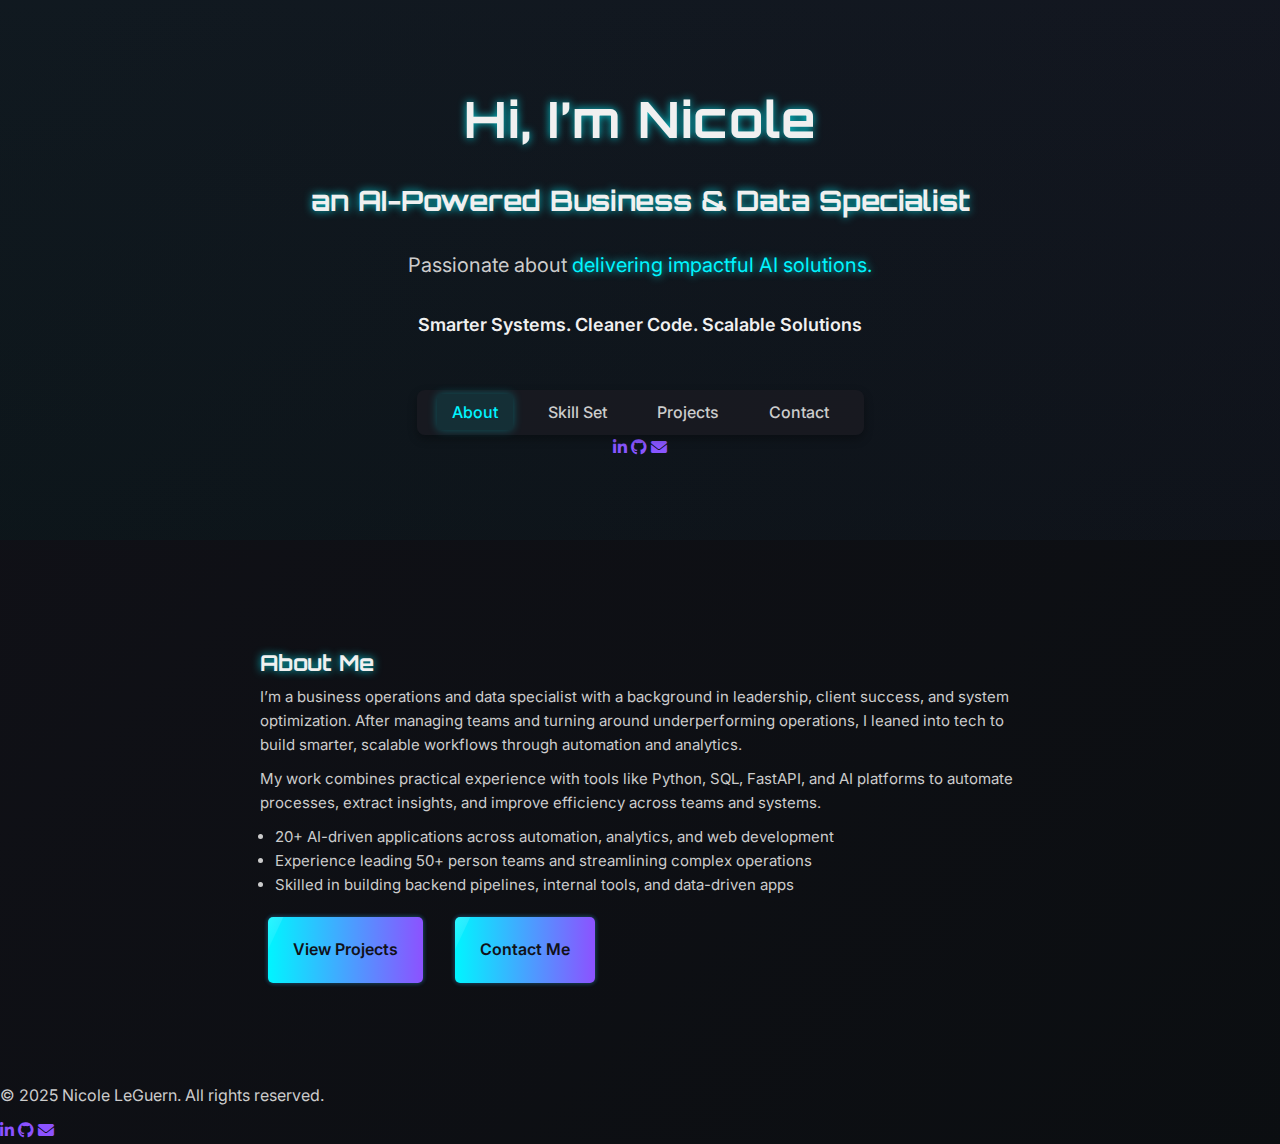
==== commit 9726f8f7: "Update website content and styling" ====
--- a/index.html
+++ b/index.html
@@ -1,998 +1,648 @@
 <!DOCTYPE html>
 <html lang="en">
 <head>
-    <meta charset="UTF-8">
-    <meta name="viewport" content="width=device-width, initial-scale=1.0">
-    <meta name="description" content="Nicole LeGuern - Passionate about delivering efficient, impactful solutions through data analytics, automation, and process optimization.">
-    <meta name="keywords" content="Data Analytics, Automation, Process Optimization, Python, Client Solutions">
-    <title>Nicole LeGuern | Innovative Problem Solver</title>
-    <link rel="stylesheet" href="styles.css">
-    <link rel="stylesheet" href="https://cdnjs.cloudflare.com/ajax/libs/font-awesome/6.0.0/css/all.min.css">
-    <script src="https://kit.fontawesome.com/a076d05399.js" crossorigin="anonymous"></script>
-    <script>
-        document.addEventListener('DOMContentLoaded', function() {
-            // Tab Navigation
-            const tabs = document.querySelectorAll('.tabs a');
-            const tabContents = document.querySelectorAll('.tab-content');
-            
-            tabs.forEach(tab => {
-                tab.addEventListener('click', function(e) {
-                    e.preventDefault();
-                    
-                    // Remove active class from all tabs and contents
-                    tabs.forEach(t => t.classList.remove('active'));
-                    tabContents.forEach(c => c.classList.remove('active'));
-                    
-                    // Add active class to clicked tab and corresponding content
-                    this.classList.add('active');
-                    const target = this.getAttribute('data-tab');
-                    document.getElementById(target).classList.add('active');
-                });
-            });
-
-            // Handle "Explore My Work" buttons
-            const exploreWorkButtons = document.querySelectorAll('a[href="#projects"]');
-            exploreWorkButtons.forEach(button => {
-                button.addEventListener('click', function(e) {
-                    e.preventDefault();
-                    
-                    // Remove active class from all tabs and contents
-                    tabs.forEach(t => t.classList.remove('active'));
-                    tabContents.forEach(c => c.classList.remove('active'));
-                    
-                    // Add active class to projects tab and content
-                    const projectsTab = document.querySelector('a[data-tab="projects"]');
-                    projectsTab.classList.add('active');
-                    document.getElementById('projects').classList.add('active');
-                });
-            });
-
-            // Add animation classes to elements when they come into view
-            const animateOnScroll = function() {
-                const elements = document.querySelectorAll('.experience-item, .project-card, .skill-category, .education-item, .contact-form');
-                
-                elements.forEach((element, index) => {
-                    const elementPosition = element.getBoundingClientRect().top;
-                    const screenPosition = window.innerHeight / 1.2;
-                    
-                    if (elementPosition < screenPosition) {
-                        // Add staggered animation delay
-                        setTimeout(() => {
-                            element.classList.add('animate');
-                        }, index * 100); // 100ms delay between each element
-                    }
-                });
-                
-                // Add fade-in animations to other elements
-                const fadeElements = document.querySelectorAll('h2, .highlight-text, .current-focus');
-                fadeElements.forEach(element => {
-                    const elementPosition = element.getBoundingClientRect().top;
-                    const screenPosition = window.innerHeight / 1.1;
-                    
-                    if (elementPosition < screenPosition) {
-                        element.classList.add('fade-in');
-                    }
-                });
-                
-                // Add slide-in animations from left/right
-                const slideLeftElements = document.querySelectorAll('.about-header, .contact-intro');
-                slideLeftElements.forEach(element => {
-                    const elementPosition = element.getBoundingClientRect().top;
-                    const screenPosition = window.innerHeight / 1.1;
-                    
-                    if (elementPosition < screenPosition) {
-                        element.classList.add('slide-in-left');
-                    }
-                });
-                
-                const slideRightElements = document.querySelectorAll('.skills-section h2, .projects-section h2');
-                slideRightElements.forEach(element => {
-                    const elementPosition = element.getBoundingClientRect().top;
-                    const screenPosition = window.innerHeight / 1.1;
-                    
-                    if (elementPosition < screenPosition) {
-                        element.classList.add('slide-in-right');
-                    }
-                });
-            };
-
-            // Run animation check on load and scroll
-            window.addEventListener('scroll', animateOnScroll);
-            // Initial run with slight delay to ensure elements are properly rendered
-            setTimeout(animateOnScroll, 300);
-            
-            // Add hover effects to project cards
-            const projectCards = document.querySelectorAll('.project-card');
-            projectCards.forEach(card => {
-                card.addEventListener('mouseenter', function() {
-                    this.style.transform = 'translateY(-8px)';
-                    this.style.boxShadow = '0 15px 30px rgba(0, 0, 0, 0.3)';
-                });
-                
-                card.addEventListener('mouseleave', function() {
-                    this.style.transform = 'translateY(0)';
-                    this.style.boxShadow = '0 5px 15px rgba(0, 0, 0, 0.1)';
-                });
-            });
-            
-            // Add hover effects to skill tags
-            const skillTags = document.querySelectorAll('.skills-tags span');
-            skillTags.forEach(tag => {
-                tag.addEventListener('mouseenter', function() {
-                    this.style.transform = 'translateY(-3px)';
-                    this.style.backgroundColor = 'var(--accent-1)';
-                    this.style.boxShadow = '0 5px 10px rgba(0, 0, 0, 0.2)';
-                });
-                
-                tag.addEventListener('mouseleave', function() {
-                    this.style.transform = 'translateY(0)';
-                    this.style.backgroundColor = '';
-                    this.style.boxShadow = '';
-                });
-            });
-            
-            // Add subtle parallax effect to hero section
-            const heroSection = document.querySelector('.hero-section');
-            if (heroSection) {
-                window.addEventListener('scroll', function() {
-                    const scrollPosition = window.scrollY;
-                    heroSection.style.backgroundPosition = `center ${scrollPosition * 0.05}px`;
-                });
-            }
-            
-            // Carousel functionality
-            const carouselTrack = document.querySelector('.carousel-track');
-            const carouselSlides = document.querySelectorAll('.carousel-slide');
-            const indicators = document.querySelectorAll('.indicator');
-            const prevButton = document.querySelector('.carousel-button.prev');
-            const nextButton = document.querySelector('.carousel-button.next');
-            
-            if (carouselTrack && carouselSlides.length > 0) {
-                let currentSlide = 0;
-                const slideWidth = 100; // 100%
-                
-                // Set first slide as active
-                carouselSlides[0].classList.add('active');
-                
-                // Function to update carousel position
-                const updateCarousel = (index) => {
-                    // Remove active class from all slides and add to current
-                    carouselSlides.forEach(slide => slide.classList.remove('active'));
-                    setTimeout(() => {
-                        carouselSlides[index].classList.add('active');
-                    }, 50);
-                    
-                    // Update indicators
-                    indicators.forEach(indicator => indicator.classList.remove('active'));
-                    indicators[index].classList.add('active');
-                    
-                    // Move track to show current slide
-                    carouselTrack.style.transform = `translateX(-${index * slideWidth}%)`;
-                    
-                    // Update current slide index
-                    currentSlide = index;
-                };
-                
-                // Event listeners for prev/next buttons
-                prevButton.addEventListener('click', () => {
-                    const newIndex = (currentSlide - 1 + carouselSlides.length) % carouselSlides.length;
-                    updateCarousel(newIndex);
-                });
-                
-                nextButton.addEventListener('click', () => {
-                    const newIndex = (currentSlide + 1) % carouselSlides.length;
-                    updateCarousel(newIndex);
-                });
-                
-                // Event listeners for indicators
-                indicators.forEach((indicator, index) => {
-                    indicator.addEventListener('click', () => {
-                        updateCarousel(index);
-                    });
-                });
-                
-                // Auto-advance carousel every 5 seconds
-                let carouselInterval = setInterval(() => {
-                    const newIndex = (currentSlide + 1) % carouselSlides.length;
-                    updateCarousel(newIndex);
-                }, 5000);
-                
-                // Pause auto-advance when user interacts with carousel
-                const carouselContainer = document.querySelector('.carousel-container');
-                carouselContainer.addEventListener('mouseenter', () => {
-                    clearInterval(carouselInterval);
-                });
-                
-                carouselContainer.addEventListener('mouseleave', () => {
-                    carouselInterval = setInterval(() => {
-                        const newIndex = (currentSlide + 1) % carouselSlides.length;
-                        updateCarousel(newIndex);
-                    }, 5000);
-                });
-                
-                // Touch swipe support for mobile
-                let touchStartX = 0;
-                let touchEndX = 0;
-                
-                carouselContainer.addEventListener('touchstart', (e) => {
-                    touchStartX = e.changedTouches[0].screenX;
-                });
-                
-                carouselContainer.addEventListener('touchend', (e) => {
-                    touchEndX = e.changedTouches[0].screenX;
-                    handleSwipe();
-                });
-                
-                const handleSwipe = () => {
-                    const swipeThreshold = 50;
-                    if (touchEndX < touchStartX - swipeThreshold) {
-                        // Swipe left - next slide
-                        const newIndex = (currentSlide + 1) % carouselSlides.length;
-                        updateCarousel(newIndex);
-                    }
-                    if (touchEndX > touchStartX + swipeThreshold) {
-                        // Swipe right - previous slide
-                        const newIndex = (currentSlide - 1 + carouselSlides.length) % carouselSlides.length;
-                        updateCarousel(newIndex);
-                    }
-                };
-                
-                // Add keyboard navigation
-                document.addEventListener('keydown', (e) => {
-                    if (e.key === 'ArrowLeft') {
-                        const newIndex = (currentSlide - 1 + carouselSlides.length) % carouselSlides.length;
-                        updateCarousel(newIndex);
-                    } else if (e.key === 'ArrowRight') {
-                        const newIndex = (currentSlide + 1) % carouselSlides.length;
-                        updateCarousel(newIndex);
-                    }
-                });
-            }
-            
-            // Handle contact form submission
-            const contactForm = document.getElementById('contact-form');
-            const formStatus = document.getElementById('form-status');
-            
-            if (contactForm) {
-                contactForm.addEventListener('submit', function(e) {
-                    e.preventDefault();
-                    
-                    // Show loading spinner
-                    const submitBtn = this.querySelector('.submit-btn');
-                    const btnText = submitBtn.querySelector('.btn-text');
-                    const spinner = submitBtn.querySelector('.spinner');
-                    
-                    btnText.style.display = 'none';
-                    spinner.style.display = 'inline-block';
-                    submitBtn.disabled = true;
-                    
-                    // Collect form data
-                    const formData = new FormData(this);
-                    const data = {};
-                    formData.forEach((value, key) => {
-                        data[key] = value;
-                    });
-                    
-                    // Send form data using fetch
-                    fetch('https://formsubmit.co/ajax/nicoleleguern.pro@gmail.com', {
-                        method: 'POST',
-                        headers: {
-                            'Content-Type': 'application/json',
-                            'Accept': 'application/json'
-                        },
-                        body: JSON.stringify(data)
-                    })
-                    .then(response => response.json())
-                    .then(data => {
-                        if (data.success) {
-                            // Redirect to thank you page
-                            window.location.href = 'thank-you.html';
-                        } else {
-                            formStatus.innerHTML = '<div class="error-message">Something went wrong. Please try again later.</div>';
-                            formStatus.style.display = 'block';
-                            
-                            // Reset button
-                            btnText.style.display = 'inline-block';
-                            spinner.style.display = 'none';
-                            submitBtn.disabled = false;
-                        }
-                    })
-                    .catch(error => {
-                        formStatus.innerHTML = '<div class="error-message">Something went wrong. Please try again later.</div>';
-                        formStatus.style.display = 'block';
-                        
-                        // Reset button
-                        btnText.style.display = 'inline-block';
-                        spinner.style.display = 'none';
-                        submitBtn.disabled = false;
-                    });
-                });
-            }
-        });
-    </script>
+  <meta charset="utf-8"/>
+  <meta content="width=device-width, initial-scale=1.0" name="viewport"/>
+  <meta content="Nicole LeGuern - Passionate about delivering impactful AI solutions through efficient operations and data-driven decision-making." name="description"/>
+  <meta content="AI, Data Analytics, Automation, Python, JavaScript, Full Stack, Operations" name="keywords"/>
+  <title>
+    Nicole LeGuern | Innovative AI-Powered Operations & Data Specialist
+  </title>
+  <link href="styles.css" rel="stylesheet"/>
+  <link href="https://fonts.googleapis.com" rel="preconnect"/>
+  <link crossorigin="" href="https://fonts.gstatic.com" rel="preconnect"/>
+  <link href="https://fonts.googleapis.com/css2?family=Inter:wght@400;500;700&amp;family=Orbitron:wght@400..900&amp;display=swap" rel="stylesheet"/>
+  <link href="https://cdnjs.cloudflare.com/ajax/libs/font-awesome/6.0.0/css/all.min.css" rel="stylesheet"/>
 </head>
 <body>
-    <header>
-        <div class="header-content">
-            <img src="images/test_chatbot_nicoleleguern_headshot.jpg" alt="Nicole LeGuern" class="headshot">
-            <div class="header-text">
-                <h1 style="font-size: 4rem; margin-bottom: 0.5rem; font-family: 'Arial', 'Helvetica', sans-serif; letter-spacing: 0.03em; font-weight: 700;">Nicole LeGuern</h1>
-                <p style="text-align: center; width: 100%; margin: 0 auto; font-weight: 500; font-family: 'Segoe UI', Tahoma, Geneva, Verdana, sans-serif; color: var(--text-secondary); font-size: 1.2rem;">Passionate About Delivering Efficient, Impactful Solutions</p>
-            </div>
+  <!-- Hero Section (Header) -->
+  <header class="hero-section">
+    <div class="header-content">
+      <h1>Hi, I’m Nicole</h1>
+      <h2>an AI-Powered Business &amp; Data Specialist</h2>
+      <p class="subtitle">
+        Passionate about 
+        <span class="text-glow-accent-1" id="typing-subtitle">
+          delivering impactful AI solutions.
+        </span>
+      </p>
+      <p class="hero-tagline">
+        Smarter Systems. Cleaner Code. Scalable Solutions
+      </p>
+    </div>
+    <nav>
+      <ul class="tabs">
+        <li>
+          <a class="active" data-tab="about" href="#about">About</a>
+        </li>
+        <li>
+          <a data-tab="skills" href="#skills">Skill Set</a>
+        </li>
+        <li>
+          <a data-tab="projects" href="#projects">Projects</a>
+        </li>
+        <li>
+          <a data-tab="contact" href="#contact">Contact</a>
+        </li>
+      </ul>
+    </nav>
+    <div class="social-links">
+      <a href="https://www.linkedin.com/in/nicoleleguern/" target="_blank">
+        <i class="fab fa-linkedin-in pulse"></i>
+      </a>
+      <a href="https://github.com/CodeQueenie" target="_blank">
+        <i class="fab fa-github pulse"></i>
+      </a>
+      <a href="mailto:nicoleleguern.pro@gmail.com">
+        <i class="fas fa-envelope pulse"></i>
+      </a>
+    </div>
+  </header>
+  <!-- Main Content: Each section is in its own tab-content -->
+  <main>
+    <!-- About Section -->
+    <div class="tab-content fade-in-element active" id="about">
+      <div class="content-container">
+        <div class="about-section">
+          <div class="about-content">
+            <h3>About Me</h3>
+            <p>
+              I’m a business operations and data specialist with a background in leadership, client success, and system optimization. After managing teams and turning around underperforming operations, I leaned into tech to build smarter, scalable workflows through automation and analytics.
+            </p>
+            <p>
+              My work combines practical experience with tools like Python, SQL, FastAPI, and AI platforms to automate processes, extract insights, and improve efficiency across teams and systems.
+            </p>
+            <ul style="list-style-type: disc; padding-left: 1.5rem; margin-top: 1rem;">
+              <li>20+ AI-driven applications across automation, analytics, and web development</li>
+              <li>Experience leading 50+ person teams and streamlining complex operations</li>
+              <li>Skilled in building backend pipelines, internal tools, and data-driven apps</li>
+            </ul>
+            <div class="quick-links spaced" style="margin-top: 2rem;">
+              <a class="quick-link button-primary" href="#projects">View Projects</a>
+              <a class="quick-link button-primary" href="mailto:nicoleleguern.pro@gmail.com">Contact Me</a>
+            </div>
+          </div>
         </div>
-        <nav>
-            <ul class="tabs">
-                <li><a href="#about" data-tab="about" class="active">About</a></li>
-                <li><a href="#skills" data-tab="skills">Skill Set</a></li>
-                <li><a href="#projects" data-tab="projects">Projects</a></li>
-                <li><a href="#contact" data-tab="contact">Contact</a></li>
-            </ul>
-        </nav>
-        <div class="social-links">
-            <a href="https://www.linkedin.com/in/nicoleleguern/" target="_blank" title="LinkedIn"><i class="fab fa-linkedin"></i></a>
-            <a href="https://github.com/CodeQueenie" target="_blank" title="GitHub"><i class="fab fa-github"></i></a>
-            <a href="mailto:nicoleleguern.pro@gmail.com" title="Email"><i class="fas fa-envelope"></i></a>
+      </div>
+    </div>
+    <!-- Skill Set Section -->
+    <div class="tab-content fade-in-element" id="skills">
+      <div class="content-container">
+        <h2>Skill Set</h2>
+        <div class="skills-grid">
+          <!-- Skill Category: Customer Success & Account Management -->
+          <div class="skill-category">
+            <h3>
+              <i class="fas fa-users"></i>
+              Customer Success &amp; Account Management
+            </h3>
+            <ul>
+              <li>Strategic Client Engagement</li>
+              <li>Customer Lifecycle Management</li>
+              <li>Relationship Building &amp; Retention</li>
+              <li title="Key Performance Indicators: Metrics used to evaluate success">KPI Tracking &amp; Analysis</li>
+              <li title="Net Promoter Score: Measures customer loyalty">NPS &amp; CSAT Management</li>
+              <li title="Customer Satisfaction Score">CSAT</li>
+              <li>Escalation Handling</li>
+            </ul>
+          </div>
+          <!-- Skill Category: CRM Tools & Business Systems -->
+          <div class="skill-category">
+            <h3>
+              <i class="fas fa-database"></i>
+              CRM Tools &amp; Business Systems
+            </h3>
+            <ul>
+              <li>Salesforce (Admin &amp; Lightning)</li>
+              <li title="Salesforce's internal social network">Salesforce Chatter</li>
+              <li title="CRM Administration & Configuration">CRM Administration &amp; Configuration</li>
+              <li title="Automating complex business processes">BPA &amp; Workflow Optimization</li>
+              <li>Systems Integration</li>
+              <li title="Agile SDLC methodologies">SDLC Methodologies (Agile)</li>
+            </ul>
+          </div>
+          <!-- Skill Category: Programming & Analytics -->
+          <div class="skill-category">
+            <h3>
+              <i class="fas fa-laptop-code"></i>
+              Programming &amp; Analytics
+            </h3>
+            <ul>
+              <li>Python, JavaScript, SQL, HTML/CSS</li>
+              <li>RESTful API Development (Flask, Django, FastAPI)</li>
+              <li>Responsive Web Design &amp; UI/UX</li>
+              <li>CI/CD &amp; DevOps Practices</li>
+              <li>Certified Full Stack Developer</li>
+              <li>JupyterLab, Pandas, NumPy</li>
+              <li>Data Analysis &amp; Process Optimization</li>
+              <li>OOP Principles</li>
+              <li>Python Certified (Python Institute)</li>
+            </ul>
+          </div>
+          <!-- Skill Category: Data Visualization, Reporting & Business Intelligence -->
+          <div class="skill-category">
+            <h3>
+              <i class="fas fa-chart-pie"></i>
+              Data Visualization, Reporting &amp; Business Intelligence
+            </h3>
+            <ul>
+              <li>Analytics Dashboards &amp; Custom Dashboards</li>
+              <li>Data Visualization Tools (Plotly, Matplotlib, Seaborn)</li>
+              <li>BI Reporting &amp; Insights</li>
+              <li>Data-Driven Decision Making</li>
+              <li>Performance Analysis &amp; Business Systems</li>
+            </ul>
+          </div>
+          <!-- Skill Category: AI-Powered Automation -->
+          <div class="skill-category">
+            <h3>
+              <i class="fas fa-brain"></i>
+              AI-Powered Automation
+            </h3>
+            <ul>
+              <li>AI for Business Solutions &amp; Analytics</li>
+              <li title="Large Language Models">LLM Integration (OpenAI GPT, LangChain)</li>
+              <li title="Fine-tuning models">Model Fine-Tuning &amp; Evaluation</li>
+              <li>Generative AI application development (e.g., GPT‑4, Claude)</li>
+              <li>Multi-agent systems design with LangChain &amp; agent orchestration tools (Windsurf, Cursor, LangGraph, CrewAI)</li>
+              <li>AI pipelines with vector databases &amp; advanced retrieval techniques</li>
+              <li>Prompt engineering, evaluation frameworks, &amp; automated testing</li>
+            </ul>
+          </div>
+          <!-- Skill Category: Remote Collaboration & Communication -->
+          <div class="skill-category">
+            <h3>
+              <i class="fas fa-comments"></i>
+              Remote Collaboration &amp; Communication
+            </h3>
+            <ul>
+              <li>Client Communication</li>
+              <li>Remote Collaboration Tools (Zoom, GitHub, Microsoft Teams)</li>
+              <li>Strong Written &amp; Verbal Communication</li>
+            </ul>
+          </div>
+          <!-- Skill Category: Business Intelligence & Metrics -->
+          <div class="skill-category">
+            <h3>
+              <i class="fas fa-chart-line"></i>
+              Business Intelligence &amp; Metrics
+            </h3>
+            <ul>
+              <li>Data-Driven Decision Making</li>
+              <li>Performance Analysis &amp; Business Systems</li>
+            </ul>
+          </div>
         </div>
-    </header>
-
-    <main>
-        <div id="about" class="tab-content active">
-            <div class="hero-section">
-                <div class="hero-parallax-stars"></div>
-                <div class="hero-parallax-glow"></div>
-                <div class="hero-content">
-                    <h2 style="font-weight: 800; font-size: 2.2rem; margin-bottom: 1.5rem; text-align: left; color: var(--text-primary); font-family: 'Segoe UI', Tahoma, Geneva, Verdana, sans-serif;">Data Analytics | Automation & Process Optimization | Client-Focused Solutions</h2>
-                    <p class="hero-subtitle">Combining technical expertise with business insight to deliver results that matter.</p>
-                </div>
-            </div>
-            
-            <div class="about-section">
-                <div class="about-content">
-                    <h3 style="font-weight: 800; font-size: 1.8rem; margin-bottom: 1.2rem; text-align: left; color: var(--accent-2); font-family: 'Segoe UI', Tahoma, Geneva, Verdana, sans-serif;">Innovative Problem Solver</h3>
-                    
-                    <p>I blend technical skills and business acumen to build solutions that enhance decision-making and improve operational efficiency. With experience in customer success, data analytics, and process optimization, I focus on creating tools and strategies that empower teams to achieve their objectives.</p>
-                    
-                    <p>From automating workflows to deriving actionable insights from complex datasets, my goal is to help businesses thrive through smarter, more efficient operations.</p>
-                    
-                    <div class="current-focus">
-                        <h4 style="font-weight: 800; font-size: 1.2rem; margin-bottom: 0.8rem; text-align: left; color: var(--accent-2); font-family: 'Segoe UI', Tahoma, Geneva, Verdana, sans-serif;">Current Focus:</h4>
-                        <p>Eager to apply my expertise in Python, automation, and analytics to help organizations enhance their operations and deliver exceptional client outcomes.</p>
-                    </div>
-                    
-                    <div class="quick-links spaced">
-                        <a href="#projects" class="quick-link" style="margin-right: 20px; background-color: var(--accent-2); color: white; padding: 10px 20px; border-radius: 5px; text-decoration: none; font-weight: 600; font-family: 'Segoe UI', Tahoma, Geneva, Verdana, sans-serif; transition: all 0.3s ease;">
-                            <i class="fas fa-laptop-code"></i> Explore my work
-                        </a>
-                        <a href="mailto:nicoleleguern.pro@gmail.com" class="quick-link" style="background-color: var(--accent-2); color: white; padding: 10px 20px; border-radius: 5px; text-decoration: none; font-weight: 600; font-family: 'Segoe UI', Tahoma, Geneva, Verdana, sans-serif; transition: all 0.3s ease;">
-                            <i class="fas fa-envelope"></i> Get in touch
-                        </a>
-                    </div>
-                </div>
-            </div>
+      </div>
+    </div>
+    <!-- Projects Section -->
+    <div class="tab-content fade-in-element" id="projects">
+      <div class="content-container">
+        <h2>Projects</h2>
+        <div class="projects-grid">
+          <!-- Project Card 1: InspireSearch -->
+          <div class="project-card">
+            <div class="project-thumbnail">
+              <img alt="InspireSearch: AI-Powered Visual Search Engine" src="images/inspiresearch_pinterest.jpg"/>
+            </div>
+            <div class="project-header">
+              <h3>InspireSearch: AI-Powered Visual Search Engine</h3>
+              <div class="project-links">
+                <a href="https://github.com/CodeQueenie/InspireSearch---AI_Powered_Visual_Search_Engine" target="_blank" title="View on GitHub">
+                  <i class="fab fa-github pulse"></i>
+                </a>
+              </div>
+            </div>
+            <div class="project-content">
+              <p class="project-description">
+                A sophisticated visual search engine leveraging deep learning to find visually similar images. Built with TensorFlow, Faiss, and Flask, it offers advanced computer vision techniques in an intuitive web interface.
+              </p>
+              <div class="project-skills">
+                <span>Python</span>
+                <span>TensorFlow</span>
+                <span>Flask</span>
+                <span>Computer Vision</span>
+                <span>Faiss</span>
+              </div>
+              <div class="project-details">
+                <div class="project-features">
+                  <h4>Key Features:</h4>
+                  <ul>
+                    <li>Visual Similarity Search</li>
+                    <li>Deep Learning Integration</li>
+                    <li>High-Performance Vector Search</li>
+                    <li>Responsive Web Interface</li>
+                  </ul>
+                </div>
+              </div>
+            </div>
+          </div>
+          <!-- Project Card 2: Aesthetic Lens -->
+          <div class="project-card">
+            <div class="project-thumbnail">
+              <img alt="Aesthetic Lens: AI-Powered Image Aesthetic Scoring Tool" src="https://images.unsplash.com/photo-1516035069371-29a1b244cc32?ixlib=rb-4.0.3&amp;auto=format&amp;fit=crop&amp;w=1000&amp;q=80"/>
+            </div>
+            <div class="project-header">
+              <h3>Aesthetic Lens: AI-Powered Image Aesthetic Scoring Tool</h3>
+              <div class="project-links">
+                <a href="https://github.com/CodeQueenie/Aesthetic-Lens---AI_Powered_Image_Aesthetic_Scoring_Tool" target="_blank" title="View on GitHub">
+                  <i class="fab fa-github pulse"></i>
+                </a>
+              </div>
+            </div>
+            <div class="project-content">
+              <p class="project-description">
+                An AI-powered web app that evaluates image aesthetics using TensorFlow's NIMA model based on MobileNet. It provides instant scores with detailed visual feedback for designers and photographers.
+              </p>
+              <div class="project-skills">
+                <span>Python</span>
+                <span>TensorFlow</span>
+                <span>Flask</span>
+                <span>Computer Vision</span>
+                <span>MobileNet</span>
+                <span>Image Processing</span>
+              </div>
+              <div class="project-details">
+                <div class="project-features">
+                  <h4>Key Features:</h4>
+                  <ul>
+                    <li>Modern, Intuitive Interface</li>
+                    <li>AI-Powered Scoring</li>
+                    <li>Detailed Visual Feedback</li>
+                    <li>Example Gallery</li>
+                  </ul>
+                </div>
+              </div>
+            </div>
+          </div>
+          <!-- Project Card 3: TrendVisor -->
+          <div class="project-card">
+            <div class="project-thumbnail">
+              <img alt="TrendVisor: Dynamic Metrics Dashboard for Trend Prediction" src="https://images.unsplash.com/photo-1535320903710-d993d3d77d29?ixlib=rb-4.0.3&amp;auto=format&amp;fit=crop&amp;w=1000&amp;q=80"/>
+            </div>
+            <div class="project-header">
+              <h3>TrendVisor: Dynamic Metrics Dashboard for Trend Prediction</h3>
+              <div class="project-links">
+                <a href="https://github.com/CodeQueenie/TrendVisor---Dynamic_Metrics_Dashboard_for_Trend_Prediction" target="_blank" title="View on GitHub">
+                  <i class="fab fa-github pulse"></i>
+                </a>
+              </div>
+            </div>
+            <div class="project-content">
+              <p class="project-description">
+                A dynamic dashboard for trend prediction using time-series data. Built with Flask, statsmodels, scikit-learn, and Plotly, it enables CSV data uploads, interactive visualizations, and performance metric evaluations.
+              </p>
+              <div class="project-skills">
+                <span>Python</span>
+                <span>Flask</span>
+                <span>statsmodels</span>
+                <span>scikit-learn</span>
+                <span>Plotly</span>
+                <span>Time-Series Analysis</span>
+              </div>
+              <div class="project-details">
+                <div class="project-features">
+                  <h4>Key Features:</h4>
+                  <ul>
+                    <li>Advanced Forecasting</li>
+                    <li>Interactive Visualizations</li>
+                    <li>Performance Evaluation</li>
+                    <li>Category-Based Analysis</li>
+                  </ul>
+                </div>
+              </div>
+            </div>
+          </div>
+          <!-- Project Card 4: March Machine Learning Mania 2025 -->
+          <div class="project-card">
+            <div class="project-thumbnail">
+              <img alt="March Machine Learning Mania 2025" src="https://images.unsplash.com/photo-1574623452334-1e0ac2b3ccb4?ixlib=rb-4.0.3&amp;auto=format&amp;fit=crop&amp;w=1000&amp;q=80"/>
+            </div>
+            <div class="project-header">
+              <h3>March Machine Learning Mania 2025</h3>
+              <div class="project-links">
+                <a href="https://github.com/CodeQueenie/march_mania_2025" target="_blank" title="View on GitHub">
+                  <i class="fab fa-github pulse"></i>
+                </a>
+              </div>
+            </div>
+            <div class="project-content">
+              <p class="project-description">
+                A predictive model for the 2025 NCAA Basketball Tournament using Python, SQL, Random Forests, and Streamlit to build an end-to-end data pipeline that improved prediction accuracy.
+              </p>
+              <div class="project-skills">
+                <span>Python</span>
+                <span>SQL</span>
+                <span>Machine Learning</span>
+                <span>Data Visualization</span>
+              </div>
+              <div class="project-details">
+                <div class="project-features">
+                  <h4>Key Features:</h4>
+                  <ul>
+                    <li>Data Processing Pipeline</li>
+                    <li>Feature Engineering</li>
+                    <li>Model Training</li>
+                    <li>Prediction Generation</li>
+                  </ul>
+                </div>
+              </div>
+            </div>
+          </div>
+          <!-- Project Card 5: LLM-Powered Clinical Test Extraction Pipeline -->
+          <div class="project-card">
+            <div class="project-thumbnail">
+              <img alt="LLM-Powered Clinical Test Extraction Pipeline" src="https://images.unsplash.com/photo-1554224155-6726b3ff858f?ixlib=rb-4.0.3&amp;auto=format&amp;fit=crop&amp;w=1000&amp;q=80"/>
+            </div>
+            <div class="project-header">
+              <h3>LLM-Powered Clinical Test Extraction Pipeline</h3>
+              <div class="project-links">
+                <a href="https://github.com/CodeQueenie/LLM-Powered_Clinical_Test_Extraction_Pipeline" target="_blank" title="View on GitHub">
+                  <i class="fab fa-github pulse"></i>
+                </a>
+              </div>
+            </div>
+            <div class="project-content">
+              <p class="project-description">
+                An end-to-end pipeline that extracts structured clinical information from de-identified medical notes using advanced LLMs (OpenAI GPT-4, Anthropic Claude), a FastAPI RESTful API, and robust testing strategies.
+              </p>
+              <div class="project-skills">
+                <span>Python</span>
+                <span>FastAPI</span>
+                <span>NLP</span>
+                <span>LLM Integration</span>
+              </div>
+              <div class="project-details">
+                <div class="project-features">
+                  <h4>Key Features:</h4>
+                  <ul>
+                    <li>Flexible Data Ingestion</li>
+                    <li>Dynamic Prompt Engineering</li>
+                    <li>Comprehensive Validation</li>
+                    <li>Testing Frameworks</li>
+                  </ul>
+                </div>
+              </div>
+            </div>
+          </div>
+          <!-- Project Card 6: Customer Review Sentiment Analysis -->
+          <div class="project-card">
+            <div class="project-thumbnail">
+              <img alt="Customer Review Sentiment Analysis" src="https://images.unsplash.com/photo-1576091160550-2173dba999ef?ixlib=rb-4.0.3&amp;auto=format&amp;fit=crop&amp;w=1000&amp;q=80"/>
+            </div>
+            <div class="project-header">
+              <h3>Customer Review Sentiment Analysis</h3>
+              <div class="project-links">
+                <a href="https://github.com/CodeQueenie/Customer_Review_Sentiment_Analysis" target="_blank" title="View on GitHub">
+                  <i class="fab fa-github pulse"></i>
+                </a>
+              </div>
+            </div>
+            <div class="project-content">
+              <p class="project-description">
+                A system that leverages NLP techniques to analyze customer reviews, performing sentiment analysis and visualizing overall trends to help businesses understand client feedback.
+              </p>
+              <div class="project-skills">
+                <span>Python</span>
+                <span>NLP</span>
+                <span>Data Visualization</span>
+                <span>Machine Learning</span>
+              </div>
+              <div class="project-details">
+                <div class="project-features">
+                  <h4>Key Features:</h4>
+                  <ul>
+                    <li>Text Preprocessing</li>
+                    <li>Multiple ML Models</li>
+                    <li>Interactive Visualizations</li>
+                    <li>Streamlit Interface</li>
+                  </ul>
+                </div>
+              </div>
+            </div>
+          </div>
+          <!-- Project Card 7: SaaS Integration Data Pipeline for Behavior Analytics -->
+          <div class="project-card">
+            <div class="project-thumbnail">
+              <img alt="SaaS Integration Data Pipeline for Behavior Analytics" src="images/SaaS_pipeline.jpg" />
+            </div>
+            <div class="project-header">
+              <h3>SaaS Integration Data Pipeline for Behavior Analytics</h3>
+              <div class="project-links">
+                <a href="https://github.com/CodeQueenie/SaaS_Integration_Data_Pipeline_for_Behavior_Analytics" target="_blank" title="View on GitHub">
+                  <i class="fab fa-github pulse"></i>
+                </a>
+              </div>
+            </div>
+            <div class="project-content">
+              <p class="project-description">
+                A robust data pipeline that integrates multiple SaaS APIs (NASA, Dad Jokes, Random User), processes data, and generates synthetic behavioral events for analytics. Built with FastAPI and SQLite, it demonstrates clean architecture, factory pattern implementation, and error handling—ideal for behavioral analytics applications.
+              </p>
+              <div class="project-skills">
+                <span>Python</span>
+                <span>FastAPI</span>
+                <span>SQLite</span>
+                <span>API Integration</span>
+                <span>Data Pipeline</span>
+              </div>
+              <div class="project-details">
+                <div class="project-features">
+                  <h4>Key Features:</h4>
+                  <ul>
+                    <li>Integrates Multiple SaaS APIs</li>
+                    <li>Automated Data Processing</li>
+                    <li>Synthetic Behavioral Event Generation</li>
+                    <li>Clean Architecture &amp; Error Handling</li>
+                  </ul>
+                </div>
+              </div>
+            </div>
+          </div>
+          <!-- Project Card 8: MNIST Digit Classifier -->
+          <div class="project-card">
+            <div class="project-thumbnail">
+              <img alt="MNIST Digit Classifier" src="https://images.unsplash.com/photo-1555949963-ff9fe0c870eb?ixlib=rb-4.0.3&amp;auto=format&amp;fit=crop&amp;w=1000&amp;q=80"/>
+            </div>
+            <div class="project-header">
+              <h3>MNIST Digit Classifier</h3>
+              <div class="project-links">
+                <a href="https://github.com/CodeQueenie/mnist-digit-classifier" target="_blank" title="View on GitHub">
+                  <i class="fab fa-github pulse"></i>
+                </a>
+              </div>
+            </div>
+            <div class="project-content">
+              <p class="project-description">
+                A neural network for handwritten digit recognition using the MNIST dataset. It demonstrates the use of convolutional neural networks (CNNs) with over 98% accuracy and a simple web interface for real-time predictions.
+              </p>
+              <div class="project-skills">
+                <span>Python</span>
+                <span>TensorFlow</span>
+                <span>Neural Networks</span>
+                <span>Computer Vision</span>
+              </div>
+              <div class="project-details">
+                <div class="project-features">
+                  <h4>Key Features:</h4>
+                  <ul>
+                    <li>CNN Architecture</li>
+                    <li>Data Augmentation</li>
+                    <li>Interactive Demo</li>
+                    <li>Evaluation Metrics</li>
+                  </ul>
+                </div>
+              </div>
+            </div>
+          </div>
+          <!-- Project Card 9: Weekly Wellness Newsletter Generator -->
+          <div class="project-card">
+            <div class="project-thumbnail">
+              <img alt="Weekly Wellness Newsletter Generator" src="https://images.unsplash.com/photo-1498837167922-ddd27525d352?ixlib=rb-4.0.3&amp;auto=format&amp;fit=crop&amp;w=1000&amp;q=80"/>
+            </div>
+            <div class="project-header">
+              <h3>Weekly Wellness Newsletter Generator</h3>
+              <div class="project-links">
+                <a href="https://github.com/CodeQueenie/Weekly_Wellness_Newsletter_Generator" target="_blank" title="View on GitHub">
+                  <i class="fab fa-github pulse"></i>
+                </a>
+              </div>
+            </div>
+            <div class="project-content">
+              <p class="project-description">
+                An automated system that generates personalized wellness newsletters by curating content on healthy recipes, workout routines, meditation practices, and wellness tips—powered by NLP to create engaging summaries.
+              </p>
+              <div class="project-skills">
+                <span>Python</span>
+                <span>NLP</span>
+                <span>Content Generation</span>
+                <span>Email Automation</span>
+              </div>
+              <div class="project-details">
+                <div class="project-features">
+                  <h4>Key Features:</h4>
+                  <ul>
+                    <li>Content Curation</li>
+                    <li>Personalization Engine</li>
+                    <li>Responsive Templates</li>
+                    <li>Scheduling System</li>
+                  </ul>
+                </div>
+              </div>
+            </div>
+          </div>
+          <!-- Project Card 10: Cryptocurrency Price Tracker -->
+          <div class="project-card">
+            <div class="project-thumbnail">
+              <img alt="Cryptocurrency Price Tracker" src="https://images.unsplash.com/photo-1591994843349-f415893b3a6b?ixlib=rb-4.0.3&amp;auto=format&amp;fit=crop&amp;w=1000&amp;q=80"/>
+            </div>
+            <div class="project-header">
+              <h3>Cryptocurrency Price Tracker</h3>
+              <div class="project-links">
+                <a href="https://github.com/CodeQueenie/Cryptocurrency_Price_Tracker" target="_blank" title="View on GitHub">
+                  <i class="fab fa-github pulse"></i>
+                </a>
+              </div>
+            </div>
+            <div class="project-content">
+              <p class="project-description">
+                Developed a modular cryptocurrency tracker that fetches real-time data via the CoinGecko API, stores the data in a SQL database, and provides interactive visualizations. This project involves designing an efficient data pipeline, cleaning and managing data with Python, and building dynamic dashboards to monitor market trends.
+              </p>
+              <div class="project-skills">
+                <span>Python</span>
+                <span>SQL</span>
+                <span>Data Visualization</span>
+                <span>API Integration</span>
+              </div>
+              <div class="project-details">
+                <div class="project-features">
+                  <h4>Key Features:</h4>
+                  <ul>
+                    <li>Automated Data Collection</li>
+                    <li>SQL Analytics</li>
+                    <li>Secure Configuration</li>
+                    <li>Extensible Architecture</li>
+                  </ul>
+                </div>
+              </div>
+            </div>
+          </div>
         </div>
-
-        <div id="skills" class="tab-content">
-            <h2 style="font-weight: 800; font-size: 2.2rem; margin-bottom: 1.5rem; text-align: left; color: var(--text-primary); font-family: 'Segoe UI', Tahoma, Geneva, Verdana, sans-serif;">Skill Set</h2>
-            <div class="skills-grid">
-                <div class="skill-category">
-                    <h3 style="font-weight: 700; font-size: 1.4rem; margin-bottom: 1rem; color: var(--accent-1); font-family: 'Segoe UI', Tahoma, Geneva, Verdana, sans-serif;"><i class="fas fa-users"></i> Customer Success & Account Management</h3>
-                    <ul>
-                        <li>Strategic Client Engagement</li>
-                        <li>Customer Lifecycle Management</li>
-                        <li>Retention Strategy</li>
-                        <li>Client Onboarding & Communication</li>
-                        <li>Client-Facing Experience</li>
-                        <li>Executive Communication</li>
-                        <li>Relationship Building</li>
-                    </ul>
-                </div>
-                <div class="skill-category">
-                    <h3 style="font-weight: 700; font-size: 1.4rem; margin-bottom: 1rem; color: var(--accent-1); font-family: 'Segoe UI', Tahoma, Geneva, Verdana, sans-serif;"><i class="fas fa-database"></i> CRM Tools & Business Systems</h3>
-                    <ul>
-                        <li>Salesforce (Admin & Lightning)</li>
-                        <li>Salesforce Chatter</li>
-                        <li>Mailchimp</li>
-                        <li>Redtail</li>
-                        <li>Google Workspace</li>
-                        <li>CRM Strategy & System Integration</li>
-                        <li>Process Documentation & User Training</li>
-                    </ul>
-                </div>
-                <div class="skill-category">
-                    <h3 style="font-weight: 700; font-size: 1.4rem; margin-bottom: 1rem; color: var(--accent-1); font-family: 'Segoe UI', Tahoma, Geneva, Verdana, sans-serif;"><i class="fas fa-laptop-code"></i> Programming & Analytics</h3>
-                    <ul>
-                        <li>Python, SQL, JupyterLab, Pandas, NumPy</li>
-                        <li>Data Analysis & Process Optimization</li>
-                        <li>Python Automation & Scripting</li>
-                        <li>Technical Documentation</li>
-                    </ul>
-                </div>
-                <div class="skill-category">
-                    <h3 style="font-weight: 700; font-size: 1.4rem; margin-bottom: 1rem; color: var(--accent-1); font-family: 'Segoe UI', Tahoma, Geneva, Verdana, sans-serif;"><i class="fas fa-chart-pie"></i> Data Visualization & Reporting</h3>
-                    <ul>
-                        <li>Analytics Dashboards & Custom Dashboards</li>
-                        <li>Data Visualization Tools (Plotly, Matplotlib, Seaborn)</li>
-                        <li>Automated Reporting</li>
-                        <li>Performance & Operational Efficiency Analysis</li>
-                    </ul>
-                </div>
-                <div class="skill-category">
-                    <h3 style="font-weight: 700; font-size: 1.4rem; margin-bottom: 1rem; color: var(--accent-1); font-family: 'Segoe UI', Tahoma, Geneva, Verdana, sans-serif;"><i class="fas fa-brain"></i> AI-Powered Automation</h3>
-                    <ul>
-                        <li>AI for Business Solutions & Analytics</li>
-                        <li>LLM Integration (OpenAI GPT, LangChain)</li>
-                        <li>Prompt Engineering & Automation Tools</li>
-                        <li>Workflow Automation</li>
-                    </ul>
-                </div>
-                <div class="skill-category">
-                    <h3 style="font-weight: 700; font-size: 1.4rem; margin-bottom: 1rem; color: var(--accent-1); font-family: 'Segoe UI', Tahoma, Geneva, Verdana, sans-serif;"><i class="fas fa-comments"></i> Remote Collaboration & Communication</h3>
-                    <ul>
-                        <li>Client Communication</li>
-                        <li>Remote Collaboration Tools (Zoom, GitHub, Microsoft Teams)</li>
-                        <li>Strong Written & Verbal Communication</li>
-                    </ul>
-                </div>
-                <div class="skill-category">
-                    <h3 style="font-weight: 700; font-size: 1.4rem; margin-bottom: 1rem; color: var(--accent-1); font-family: 'Segoe UI', Tahoma, Geneva, Verdana, sans-serif;"><i class="fas fa-chart-line"></i> Business Intelligence & Metrics</h3>
-                    <ul>
-                        <li>Data-Driven Decision Making</li>
-                        <li>Performance Analysis & Business Systems</li>
-                    </ul>
-                </div>
-            </div>
+        <div class="view-all-projects">
+          <a class="button-primary" href="https://github.com/CodeQueenie" target="_blank">
+            View All Projects on GitHub
+            <i class="fas fa-arrow-right"></i>
+          </a>
         </div>
-
-        <div id="projects" class="tab-content">
-            <h2 style="font-weight: 800; font-size: 2.2rem; margin-bottom: 1.5rem; text-align: left; color: var(--text-primary); font-family: 'Segoe UI', Tahoma, Geneva, Verdana, sans-serif;">Projects</h2>
-            
-            <div class="projects-container">
-                <div class="project-card">
-                    <div class="project-thumbnail">
-                        <img src="https://images.unsplash.com/photo-1558494949-ef010cbdcc31?ixlib=rb-4.0.3&ixid=M3wxMjA3fDB8MHxwaG90by1wYWdlfHx8fGVufDB8fHx8fA%3D%3D&auto=format&fit=crop&w=1000&q=80" alt="InspireSearch: AI-Powered Visual Search Engine">
-                    </div>
-                    <div class="project-header">
-                        <h3 style="font-weight: 700; font-size: 1.4rem; margin-bottom: 1rem; color: var(--accent-1); font-family: 'Segoe UI', Tahoma, Geneva, Verdana, sans-serif;">InspireSearch: AI-Powered Visual Search Engine</h3>
-                        <div class="project-links">
-                            <a href="https://github.com/CodeQueenie/InspireSearch---AI_Powered_Visual_Search_Engine" target="_blank" title="View on GitHub">
-                                <i class="fab fa-github"></i>
-                            </a>
-                        </div>
-                    </div>
-                    <div class="project-content">
-                        <p class="project-description">
-                            InspireSearch is a sophisticated visual search engine that leverages deep learning to find visually similar images. Built with TensorFlow, Faiss, and Flask, this application demonstrates advanced computer vision techniques in a user-friendly web interface. Upload any image to instantly find visually similar content from your dataset.
-                        </p>
-                        <div class="project-skills">
-                            <span>Python</span>
-                            <span>TensorFlow</span>
-                            <span>Flask</span>
-                            <span>Computer Vision</span>
-                            <span>Faiss</span>
-                        </div>
-                        <div class="project-details">
-                            <div class="project-features">
-                                <h4 style="font-weight: 700; font-size: 1.1rem; margin-bottom: 0.5rem; color: var(--accent-1); font-family: 'Segoe UI', Tahoma, Geneva, Verdana, sans-serif;">Key Features:</h4>
-                                <ul>
-                                    <li>Visual Similarity Search</li>
-                                    <li>Deep Learning Integration</li>
-                                    <li>High-Performance Vector Search</li>
-                                    <li>Responsive Web Interface</li>
-                                </ul>
-                            </div>
-                        </div>
-                    </div>
-                </div>
-
-                <div class="project-card">
-                    <div class="project-thumbnail">
-                        <img src="https://images.unsplash.com/photo-1516035069371-29a1b244cc32?ixlib=rb-4.0.3&ixid=M3wxMjA3fDB8MHxwaG90by1wYWdlfHx8fGVufDB8fHx8fA%3D%3D&auto=format&fit=crop&w=1000&q=80" alt="Aesthetic Lens: AI-Powered Image Aesthetic Scoring Tool">
-                    </div>
-                    <div class="project-header">
-                        <h3 style="font-weight: 700; font-size: 1.4rem; margin-bottom: 1rem; color: var(--accent-1); font-family: 'Segoe UI', Tahoma, Geneva, Verdana, sans-serif;">Aesthetic Lens: AI-Powered Image Aesthetic Scoring Tool</h3>
-                        <div class="project-links">
-                            <a href="https://github.com/CodeQueenie/Aesthetic-Lens---AI_Powered_Image_Aesthetic_Scoring_Tool" target="_blank" title="View on GitHub">
-                                <i class="fab fa-github"></i>
-                            </a>
-                        </div>
-                    </div>
-                    <div class="project-content">
-                        <p class="project-description">
-                            Aesthetic Lens is an AI-powered web application that evaluates image aesthetics using TensorFlow's NIMA model based on MobileNet architecture. It provides instant scores (1-10) with detailed visual feedback, helping photographers and designers make data-driven decisions about their visual content through an intuitive interface.
-                        </p>
-                        <div class="project-skills">
-                            <span>Python</span>
-                            <span>TensorFlow</span>
-                            <span>Flask</span>
-                            <span>Computer Vision</span>
-                            <span>MobileNet</span>
-                            <span>Image Processing</span>
-                        </div>
-                        <div class="project-details">
-                            <div class="project-features">
-                                <h4 style="font-weight: 700; font-size: 1.1rem; margin-bottom: 0.5rem; color: var(--accent-1); font-family: 'Segoe UI', Tahoma, Geneva, Verdana, sans-serif;">Key Features:</h4>
-                                <ul>
-                                    <li>Modern, Intuitive Web Interface</li>
-                                    <li>AI-Powered Aesthetic Scoring</li>
-                                    <li>Detailed Visual Feedback</li>
-                                    <li>Example Gallery with Reference Images</li>
-                                </ul>
-                            </div>
-                        </div>
-                    </div>
-                </div>
-
-                <div class="project-card">
-                    <div class="project-thumbnail">
-                        <img src="https://images.unsplash.com/photo-1535320903710-d993d3d77d29?ixlib=rb-4.0.3&ixid=M3wxMjA3fDB8MHxwaG90by1wYWdlfHx8fGVufDB8fHx8fA%3D%3D&auto=format&fit=crop&w=1000&q=80" alt="TrendVisor: Dynamic Metrics Dashboard for Trend Prediction">
-                    </div>
-                    <div class="project-header">
-                        <h3 style="font-weight: 700; font-size: 1.4rem; margin-bottom: 1rem; color: var(--accent-1); font-family: 'Segoe UI', Tahoma, Geneva, Verdana, sans-serif;">TrendVisor: Dynamic Metrics Dashboard for Trend Prediction</h3>
-                        <div class="project-links">
-                            <a href="https://github.com/CodeQueenie/TrendVisor---Dynamic_Metrics_Dashboard_for_Trend_Prediction" target="_blank" title="View on GitHub">
-                                <i class="fab fa-github"></i>
-                            </a>
-                        </div>
-                    </div>
-                    <div class="project-content">
-                        <p class="project-description">
-                            TrendVisor is a dynamic metrics dashboard designed for trend prediction using time-series data. Built with Flask, it leverages statsmodels and scikit-learn for advanced forecasting and Plotly for interactive visualizations. Users can upload CSV data, analyze trends, and evaluate forecast accuracy with multiple performance metrics, all within a responsive interface.
-                        </p>
-                        <div class="project-skills">
-                            <span>Python</span>
-                            <span>Flask</span>
-                            <span>statsmodels</span>
-                            <span>scikit-learn</span>
-                            <span>Plotly</span>
-                            <span>Time-Series Analysis</span>
-                        </div>
-                        <div class="project-details">
-                            <div class="project-features">
-                                <h4 style="font-weight: 700; font-size: 1.1rem; margin-bottom: 0.5rem; color: var(--accent-1); font-family: 'Segoe UI', Tahoma, Geneva, Verdana, sans-serif;">Key Features:</h4>
-                                <ul>
-                                    <li>Advanced Time-Series Forecasting</li>
-                                    <li>Interactive Data Visualizations</li>
-                                    <li>Performance Metrics Evaluation</li>
-                                    <li>Category-Based Analysis</li>
-                                </ul>
-                            </div>
-                        </div>
-                    </div>
-                </div>
-
-                <div class="project-card">
-                    <div class="project-thumbnail">
-                        <img src="https://images.unsplash.com/photo-1579621970563-ebec7560ff3e?ixlib=rb-4.0.3&ixid=M3wxMjA3fDB8MHxwaG90by1wYWdlfHx8fGVufDB8fHx8fA%3D%3D&auto=format&fit=crop&w=1000&q=80" alt="LLM-Powered Clinical Test Extraction Pipeline">
-                    </div>
-                    <div class="project-header">
-                        <h3 style="font-weight: 700; font-size: 1.4rem; margin-bottom: 1rem; color: var(--accent-1); font-family: 'Segoe UI', Tahoma, Geneva, Verdana, sans-serif;">LLM-Powered Clinical Test Extraction Pipeline</h3>
-                        <div class="project-links">
-                            <a href="https://github.com/CodeQueenie/LLM-Powered_Clinical_Test_Extraction_Pipeline" target="_blank" title="View on GitHub">
-                                <i class="fab fa-github"></i>
-                            </a>
-                        </div>
-                    </div>
-                    <div class="project-content">
-                        <p class="project-description">
-                            Developed an end-to-end pipeline for extracting structured clinical information from de-identified medical notes using state-of-the-art LLMs (OpenAI GPT-4, Anthropic Claude). This project demonstrates advanced NLP capabilities with a production-ready RESTful API built with FastAPI, comprehensive testing strategies, and healthcare domain expertise.
-                        </p>
-                        <div class="project-skills">
-                            <span>Python</span>
-                            <span>FastAPI</span>
-                            <span>NLP</span>
-                            <span>LLM Integration</span>
-                        </div>
-                        <div class="project-details">
-                            <div class="project-features">
-                                <h4 style="font-weight: 700; font-size: 1.1rem; margin-bottom: 0.5rem; color: var(--accent-1); font-family: 'Segoe UI', Tahoma, Geneva, Verdana, sans-serif;">Key Features:</h4>
-                                <ul>
-                                    <li>Flexible data ingestion</li>
-                                    <li>Dynamic prompt engineering</li>
-                                    <li>Comprehensive validation</li>
-                                    <li>Mock LLM testing framework</li>
-                                </ul>
-                            </div>
-                        </div>
-                    </div>
-                </div>
-
-                <div class="project-card">
-                    <div class="project-thumbnail">
-                        <img src="https://images.unsplash.com/photo-1574623452334-1e0ac2b3ccb4?ixlib=rb-4.0.3&ixid=M3wxMjA3fDB8MHxwaG90by1wYWdlfHx8fGVufDB8fHx8fA%3D%3D&auto=format&fit=crop&w=1000&q=80" alt="March Machine Learning Mania 2025">
-                    </div>
-                    <div class="project-header">
-                        <h3 style="font-weight: 700; font-size: 1.4rem; margin-bottom: 1rem; color: var(--accent-1); font-family: 'Segoe UI', Tahoma, Geneva, Verdana, sans-serif;">March Machine Learning Mania 2025</h3>
-                        <div class="project-links">
-                            <a href="https://github.com/CodeQueenie/march_mania_2025" target="_blank" title="View on GitHub">
-                                <i class="fab fa-github"></i>
-                            </a>
-                        </div>
-                    </div>
-                    <div class="project-content">
-                        <p class="project-description">
-                            Developed a Python-based predictive model for the 2025 NCAA Basketball Tournament on Kaggle. The project involved building a data pipeline using SQL for data management, employing Random Forests for predictive modeling, and utilizing Streamlit for interactive dashboards. This project improved prediction accuracy by optimizing feature engineering and model parameters.
-                        </p>
-                        <div class="project-skills">
-                            <span>Python</span>
-                            <span>SQL</span>
-                            <span>Data Visualization</span>
-                            <span>Machine Learning</span>
-                        </div>
-                        <div class="project-details">
-                            <div class="project-features">
-                                <h4 style="font-weight: 700; font-size: 1.1rem; margin-bottom: 0.5rem; color: var(--accent-1); font-family: 'Segoe UI', Tahoma, Geneva, Verdana, sans-serif;">Key Features:</h4>
-                                <ul>
-                                    <li>Data processing pipeline</li>
-                                    <li>Feature engineering</li>
-                                    <li>Model training</li>
-                                    <li>Prediction generation</li>
-                                </ul>
-                            </div>
-                        </div>
-                    </div>
-                </div>
-
-                <div class="project-card">
-                    <div class="project-thumbnail">
-                        <img src="https://images.unsplash.com/photo-1591994843349-f415893b3a6b?ixlib=rb-4.0.3&ixid=M3wxMjA3fDB8MHxwaG90by1wYWdlfHx8fGVufDB8fHx8fA%3D%3D&auto=format&fit=crop&w=1000&q=80" alt="Cryptocurrency Price Tracker">
-                    </div>
-                    <div class="project-header">
-                        <h3 style="font-weight: 700; font-size: 1.4rem; margin-bottom: 1rem; color: var(--accent-1); font-family: 'Segoe UI', Tahoma, Geneva, Verdana, sans-serif;">Cryptocurrency Price Tracker</h3>
-                        <div class="project-links">
-                            <a href="https://github.com/CodeQueenie/Cryptocurrency_Price_Tracker" target="_blank" title="View on GitHub">
-                                <i class="fab fa-github"></i>
-                            </a>
-                        </div>
-                    </div>
-                    <div class="project-content">
-                        <p class="project-description">
-                            Developed a modular cryptocurrency tracker that fetches real-time data via the CoinGecko API, stores the data in a SQL database (PostgreSQL/MySQL/SQLite), and provides interactive visualizations for key cryptocurrencies. This project involved designing an efficient data pipeline, cleaning and managing data with Python, and building dynamic dashboards to monitor market trends in real time.
-                        </p>
-                        <div class="project-skills">
-                            <span>Python</span>
-                            <span>SQL</span>
-                            <span>Data Visualization</span>
-                            <span>API Integration</span>
-                        </div>
-                        <div class="project-details">
-                            <div class="project-features">
-                                <h4 style="font-weight: 700; font-size: 1.1rem; margin-bottom: 0.5rem; color: var(--accent-1); font-family: 'Segoe UI', Tahoma, Geneva, Verdana, sans-serif;">Key Features:</h4>
-                                <ul>
-                                    <li>Automated data collection</li>
-                                    <li>SQL analytics</li>
-                                    <li>Secure configuration</li>
-                                    <li>Extensible architecture</li>
-                                </ul>
-                            </div>
-                        </div>
-                    </div>
-                </div>
-
-                <div class="project-card">
-                    <div class="project-thumbnail">
-                        <img src="https://images.unsplash.com/photo-1554224155-6726b3ff858f?ixlib=rb-4.0.3&ixid=M3wxMjA3fDB8MHxwaG90by1wYWdlfHx8fGVufDB8fHx8fA%3D%3D&auto=format&fit=crop&w=1000&q=80" alt="EduPayAudit: HigherEd Payroll System">
-                    </div>
-                    <div class="project-header">
-                        <h3 style="font-weight: 700; font-size: 1.4rem; margin-bottom: 1rem; color: var(--accent-1); font-family: 'Segoe UI', Tahoma, Geneva, Verdana, sans-serif;">EduPayAudit: HigherEd Payroll System</h3>
-                        <div class="project-links">
-                            <a href="https://github.com/CodeQueenie/EduPayAudit" target="_blank" title="View on GitHub">
-                                <i class="fab fa-github"></i>
-                            </a>
-                        </div>
-                    </div>
-                    <div class="project-content">
-                        <p class="project-description">
-                            Developed a specialized payroll auditing system for higher education institutions. The system automates the verification of faculty and staff payroll data, identifies discrepancies, and ensures compliance with institutional policies and regulations. It includes reporting tools for financial administrators and department heads.
-                        </p>
-                        <div class="project-skills">
-                            <span>Python</span>
-                            <span>SQL</span>
-                            <span>Data Analysis</span>
-                            <span>Compliance</span>
-                        </div>
-                        <div class="project-details">
-                            <div class="project-features">
-                                <h4 style="font-weight: 700; font-size: 1.1rem; margin-bottom: 0.5rem; color: var(--accent-1); font-family: 'Segoe UI', Tahoma, Geneva, Verdana, sans-serif;">Key Features:</h4>
-                                <ul>
-                                    <li>Automated auditing</li>
-                                    <li>Compliance checking</li>
-                                    <li>Custom reporting</li>
-                                    <li>Role-based access</li>
-                                </ul>
-                            </div>
-                        </div>
-                    </div>
-                </div>
-
-                <div class="project-card">
-                    <div class="project-thumbnail">
-                        <img src="https://images.unsplash.com/photo-1579621970563-ebec7560ff3e?ixlib=rb-4.0.3&ixid=M3wxMjA3fDB8MHxwaG90by1wYWdlfHx8fGVufDB8fHx8fA%3D%3D&auto=format&fit=crop&w=1000&q=80" alt="Financial Assistant">
-                    </div>
-                    <div class="project-header">
-                        <h3 style="font-weight: 700; font-size: 1.4rem; margin-bottom: 1rem; color: var(--accent-1); font-family: 'Segoe UI', Tahoma, Geneva, Verdana, sans-serif;">Financial Assistant</h3>
-                        <div class="project-links">
-                            <a href="https://github.com/CodeQueenie/Financial_Chatbot" target="_blank" title="View on GitHub">
-                                <i class="fab fa-github"></i>
-                            </a>
-                        </div>
-                    </div>
-                    <div class="project-content">
-                        <p class="project-description">
-                            Developed a streamlined financial application featuring three core tools: a stock information lookup that uses reliable demo data for key stocks, a personal finance calculator to track expenses and savings, and a curated financial news browser. The application boasts an intuitive interface and remains fully functional offline when external data sources are unavailable.
-                        </p>
-                        <div class="project-skills">
-                            <span>Python</span>
-                            <span>API Integration</span>
-                            <span>Data Analysis</span>
-                            <span>Data Science</span>
-                        </div>
-                        <div class="project-details">
-                            <div class="project-features">
-                                <h4 style="font-weight: 700; font-size: 1.1rem; margin-bottom: 0.5rem; color: var(--accent-1); font-family: 'Segoe UI', Tahoma, Geneva, Verdana, sans-serif;">Key Features:</h4>
-                                <ul>
-                                    <li>Stock information lookup</li>
-                                    <li>Personal finance calculator</li>
-                                    <li>Financial news browser</li>
-                                    <li>Offline functionality</li>
-                                </ul>
-                            </div>
-                        </div>
-                    </div>
-                </div>
-
-                <div class="project-card">
-                    <div class="project-thumbnail">
-                        <img src="https://images.unsplash.com/photo-1498837167922-ddd27525d352?ixlib=rb-4.0.3&ixid=M3wxMjA3fDB8MHxwaG90by1wYWdlfHx8fGVufDB8fHx8fA%3D%3D&auto=format&fit=crop&w=1000&q=80" alt="Weekly Wellness Newsletter Generator">
-                    </div>
-                    <div class="project-header">
-                        <h3 style="font-weight: 700; font-size: 1.4rem; margin-bottom: 1rem; color: var(--accent-1); font-family: 'Segoe UI', Tahoma, Geneva, Verdana, sans-serif;">Weekly Wellness Newsletter Generator</h3>
-                        <div class="project-links">
-                            <a href="https://github.com/CodeQueenie/Wellness_Newsletter_Generator" target="_blank" title="View on GitHub">
-                                <i class="fab fa-github"></i>
-                            </a>
-                        </div>
-                    </div>
-                    <div class="project-content">
-                        <p class="project-description">
-                            Created an automated system that generates personalized wellness newsletters. The application curates content based on user preferences, including healthy recipes, workout routines, meditation practices, and wellness tips. It uses natural language processing to summarize articles and create engaging content.
-                        </p>
-                        <div class="project-skills">
-                            <span>Python</span>
-                            <span>NLP</span>
-                            <span>Content Generation</span>
-                            <span>Email Automation</span>
-                        </div>
-                        <div class="project-details">
-                            <div class="project-features">
-                                <h4 style="font-weight: 700; font-size: 1.1rem; margin-bottom: 0.5rem; color: var(--accent-1); font-family: 'Segoe UI', Tahoma, Geneva, Verdana, sans-serif;">Key Features:</h4>
-                                <ul>
-                                    <li>Content curation</li>
-                                    <li>Personalization engine</li>
-                                    <li>Responsive templates</li>
-                                    <li>Scheduling system</li>
-                                </ul>
-                            </div>
-                        </div>
-                    </div>
-                </div>
-
-                <div class="project-card">
-                    <div class="project-thumbnail">
-                        <img src="https://images.unsplash.com/photo-1516321318423-f415893b3a6b?ixlib=rb-4.0.3&ixid=M3wxMjA3fDB8MHxwaG90by1wYWdlfHx8fGVufDB8fHx8fA%3D%3D&auto=format&fit=crop&w=1000&q=80" alt="Customer Review Sentiment Analysis">
-                    </div>
-                    <div class="project-header">
-                        <h3 style="font-weight: 700; font-size: 1.4rem; margin-bottom: 1rem; color: var(--accent-1); font-family: 'Segoe UI', Tahoma, Geneva, Verdana, sans-serif;">Customer Review Sentiment Analysis</h3>
-                        <div class="project-links">
-                            <a href="https://github.com/CodeQueenie/Customer_Review_Sentiment_Analysis" target="_blank" title="View on GitHub">
-                                <i class="fab fa-github"></i>
-                            </a>
-                        </div>
-                    </div>
-                    <div class="project-content">
-                        <p class="project-description">
-                            Built a system to analyze customer reviews using Natural Language Processing (NLP) techniques. The project leverages Python libraries to preprocess text data, perform sentiment analysis with statistical and machine learning methods, and generate visualizations that highlight overall sentiment trends. This helps businesses better understand customer feedback.
-                        </p>
-                        <div class="project-skills">
-                            <span>Python</span>
-                            <span>NLP</span>
-                            <span>Data Visualization</span>
-                            <span>Machine Learning</span>
-                        </div>
-                        <div class="project-details">
-                            <div class="project-features">
-                                <h4 style="font-weight: 700; font-size: 1.1rem; margin-bottom: 0.5rem; color: var(--accent-1); font-family: 'Segoe UI', Tahoma, Geneva, Verdana, sans-serif;">Key Features:</h4>
-                                <ul>
-                                    <li>Text preprocessing</li>
-                                    <li>Multiple ML models</li>
-                                    <li>Interactive visualizations</li>
-                                    <li>Streamlit web interface</li>
-                                </ul>
-                            </div>
-                        </div>
-                    </div>
-                </div>
-
-                <div class="project-card">
-                    <div class="project-thumbnail">
-                        <img src="https://images.unsplash.com/photo-1555949963-ff9fe0c870eb?ixlib=rb-4.0.3&ixid=M3wxMjA3fDB8MHxwaG90by1wYWdlfHx8fGVufDB8fHx8fA%3D%3D&auto=format&fit=crop&w=1000&q=80" alt="MNIST Digit Classifier">
-                    </div>
-                    <div class="project-header">
-                        <h3 style="font-weight: 700; font-size: 1.4rem; margin-bottom: 1rem; color: var(--accent-1); font-family: 'Segoe UI', Tahoma, Geneva, Verdana, sans-serif;">MNIST Digit Classifier</h3>
-                        <div class="project-links">
-                            <a href="https://github.com/CodeQueenie/MNIST_Digit_Classifier" target="_blank" title="View on GitHub">
-                                <i class="fab fa-github"></i>
-                            </a>
-                        </div>
-                    </div>
-                    <div class="project-content">
-                        <p class="project-description">
-                            Implemented a neural network for handwritten digit recognition using the MNIST dataset. This project demonstrates the application of convolutional neural networks (CNNs) for image classification tasks. The model achieves over 98% accuracy on the test set and includes a simple web interface for real-time digit recognition from user-drawn input.
-                        </p>
-                        <div class="project-skills">
-                            <span>Python</span>
-                            <span>TensorFlow</span>
-                            <span>Neural Networks</span>
-                            <span>Computer Vision</span>
-                        </div>
-                        <div class="project-details">
-                            <div class="project-features">
-                                <h4 style="font-weight: 700; font-size: 1.1rem; margin-bottom: 0.5rem; color: var(--accent-1); font-family: 'Segoe UI', Tahoma, Geneva, Verdana, sans-serif;">Key Features:</h4>
-                                <ul>
-                                    <li>CNN architecture</li>
-                                    <li>Data augmentation</li>
-                                    <li>Interactive web demo</li>
-                                    <li>Model evaluation metrics</li>
-                                </ul>
-                            </div>
-                        </div>
-                    </div>
-                </div>
-            </div>
-            <div class="view-all-projects">
-                <a href="https://github.com/CodeQueenie" target="_blank" class="view-all-btn" style="font-weight: 700; font-size: 1.1rem; font-family: 'Segoe UI', Tahoma, Geneva, Verdana, sans-serif;">
-                    View All Projects <i class="fas fa-arrow-right"></i>
-                </a>
-            </div>
+      </div>
+    </div>
+    <!-- Contact Section -->
+    <div class="tab-content fade-in-element" id="contact">
+      <div class="content-container">
+        <h2>Get in Touch</h2>
+        <div class="contact-content">
+          <div class="contact-info">
+            <div class="contact-item">
+              <i class="fas fa-envelope"></i>
+              <h3>Email</h3>
+              <p>
+                <a href="mailto:nicoleleguern.pro@gmail.com">nicoleleguern.pro@gmail.com</a>
+              </p>
+            </div>
+            <div class="contact-item">
+              <i class="fab fa-linkedin"></i>
+              <h3>LinkedIn</h3>
+              <p>
+                <a href="https://www.linkedin.com/in/nicoleleguern/" target="_blank">linkedin.com/in/nicoleleguern</a>
+              </p>
+            </div>
+            <div class="contact-item">
+              <i class="fab fa-github"></i>
+              <h3>GitHub</h3>
+              <p>
+                <a href="https://github.com/CodeQueenie" target="_blank">github.com/CodeQueenie</a>
+              </p>
+            </div>
+          </div>
+          <div class="contact-form-container">
+            <h3>Send Me a Message</h3>
+            <form action="thank-you.html" class="contact-form" method="GET">
+              <div class="form-group">
+                <label for="name">Name</label>
+                <input id="name" name="name" required type="text"/>
+              </div>
+              <div class="form-group">
+                <label for="email">Email</label>
+                <input id="email" name="email" required type="email"/>
+              </div>
+              <div class="form-group">
+                <label for="subject">Subject</label>
+                <input id="subject" name="subject" required type="text"/>
+              </div>
+              <div class="form-group">
+                <label for="message">Message</label>
+                <textarea id="message" name="message" required rows="5"></textarea>
+              </div>
+              <button class="button-primary" type="submit">Send Message</button>
+            </form>
+          </div>
         </div>
-
-        <div id="contact" class="tab-content">
-            <h2 style="font-weight: 800; font-size: 2.2rem; margin-bottom: 1.5rem; text-align: left; color: var(--text-primary); font-family: 'Segoe UI', Tahoma, Geneva, Verdana, sans-serif;">Get in Touch</h2>
-            <div class="contact-content">
-                <div class="contact-info">
-                    <div class="contact-item">
-                        <i class="fas fa-envelope"></i>
-                        <h3 style="font-weight: 700; font-size: 1.3rem; margin-bottom: 0.5rem; color: var(--accent-1); font-family: 'Segoe UI', Tahoma, Geneva, Verdana, sans-serif;">Email</h3>
-                        <p><a href="mailto:nicoleleguern.pro@gmail.com">nicoleleguern.pro@gmail.com</a></p>
-                    </div>
-                    <div class="contact-item">
-                        <i class="fab fa-linkedin"></i>
-                        <h3 style="font-weight: 700; font-size: 1.3rem; margin-bottom: 0.5rem; color: var(--accent-1); font-family: 'Segoe UI', Tahoma, Geneva, Verdana, sans-serif;">LinkedIn</h3>
-                        <p><a href="https://www.linkedin.com/in/nicoleleguern/" target="_blank">linkedin.com/in/nicoleleguern</a></p>
-                    </div>
-                    <div class="contact-item">
-                        <i class="fab fa-github"></i>
-                        <h3 style="font-weight: 700; font-size: 1.3rem; margin-bottom: 0.5rem; color: var(--accent-1); font-family: 'Segoe UI', Tahoma, Geneva, Verdana, sans-serif;">GitHub</h3>
-                        <p><a href="https://github.com/CodeQueenie" target="_blank">github.com/CodeQueenie</a></p>
-                    </div>
-                </div>
-                
-                <div class="contact-form-container">
-                    <h3 style="font-weight: 700; font-size: 1.5rem; margin-bottom: 1rem; color: var(--accent-1); font-family: 'Segoe UI', Tahoma, Geneva, Verdana, sans-serif;">Send Me a Message</h3>
-                    <form action="thank-you.html" method="GET" class="contact-form">
-                        <div class="form-group">
-                            <label for="name">Name</label>
-                            <input type="text" id="name" name="name" required>
-                        </div>
-                        <div class="form-group">
-                            <label for="email">Email</label>
-                            <input type="email" id="email" name="email" required>
-                        </div>
-                        <div class="form-group">
-                            <label for="subject">Subject</label>
-                            <input type="text" id="subject" name="subject" required>
-                        </div>
-                        <div class="form-group">
-                            <label for="message">Message</label>
-                            <textarea id="message" name="message" rows="5" required></textarea>
-                        </div>
-                        <button type="submit" class="submit-btn">Send Message</button>
-                    </form>
-                </div>
-            </div>
-        </div>
-    </main>
-
-    <footer>
-        <p>&copy; 2025 Nicole LeGuern. All rights reserved.</p>
-    </footer>
-
-    <script>
-        // Tab navigation
-        document.addEventListener('DOMContentLoaded', function() {
-            const tabs = document.querySelectorAll('.tab');
-            const tabContents = document.querySelectorAll('.tab-content');
-            
-            tabs.forEach(tab => {
-                tab.addEventListener('click', () => {
-                    // Remove active class from all tabs
-                    tabs.forEach(t => t.classList.remove('active'));
-                    // Add active class to clicked tab
-                    tab.classList.add('active');
-                    
-                    // Hide all tab contents
-                    tabContents.forEach(content => content.classList.remove('active'));
-                    
-                    // Show the corresponding tab content
-                    const tabId = tab.getAttribute('data-tab');
-                    document.getElementById(tabId).classList.add('active');
-                });
-            });
-            
-            // Set the first tab as active by default
-            tabs[0].click();
-            
-            // Handle contact form submission
-            const contactForm = document.getElementById('contact-form');
-            const formStatus = document.getElementById('form-status');
-            
-            if (contactForm) {
-                contactForm.addEventListener('submit', function(e) {
-                    e.preventDefault();
-                    
-                    // Show loading spinner
-                    const submitBtn = this.querySelector('.submit-btn');
-                    const btnText = submitBtn.querySelector('.btn-text');
-                    const spinner = submitBtn.querySelector('.spinner');
-                    
-                    btnText.style.display = 'none';
-                    spinner.style.display = 'inline-block';
-                    submitBtn.disabled = true;
-                    
-                    // Collect form data
-                    const formData = new FormData(this);
-                    const data = {};
-                    formData.forEach((value, key) => {
-                        data[key] = value;
-                    });
-                    
-                    // Send form data using fetch
-                    fetch('https://formsubmit.co/ajax/nicoleleguern.pro@gmail.com', {
-                        method: 'POST',
-                        headers: {
-                            'Content-Type': 'application/json',
-                            'Accept': 'application/json'
-                        },
-                        body: JSON.stringify(data)
-                    })
-                    .then(response => response.json())
-                    .then(data => {
-                        if (data.success) {
-                            // Redirect to thank you page
-                            window.location.href = 'thank-you.html';
-                        } else {
-                            formStatus.innerHTML = '<div class="error-message">Something went wrong. Please try again later.</div>';
-                            formStatus.style.display = 'block';
-                            
-                            // Reset button
-                            btnText.style.display = 'inline-block';
-                            spinner.style.display = 'none';
-                            submitBtn.disabled = false;
-                        }
-                    })
-                    .catch(error => {
-                        formStatus.innerHTML = '<div class="error-message">Something went wrong. Please try again later.</div>';
-                        formStatus.style.display = 'block';
-                        
-                        // Reset button
-                        btnText.style.display = 'inline-block';
-                        spinner.style.display = 'none';
-                        submitBtn.disabled = false;
-                    });
-                });
-            }
-        });
-    </script>
-    <script src="js/script.js"></script>
-    <script src="js/chatbot.js"></script>
+      </div>
+    </div>
+  </main>
+  <footer>
+    <p>© 2025 Nicole LeGuern. All rights reserved.</p>
+    <div class="footer-social">
+      <a href="https://www.linkedin.com/in/nicoleleguern/" target="_blank">
+        <i class="fab fa-linkedin-in pulse"></i>
+      </a>
+      <a href="https://github.com/CodeQueenie" target="_blank">
+        <i class="fab fa-github pulse"></i>
+      </a>
+      <a href="mailto:nicoleleguern.pro@gmail.com">
+        <i class="fas fa-envelope pulse"></i>
+      </a>
+    </div>
+  </footer>
+  <script defer src="script.js"></script>
 </body>
 </html>
--- a/styles.css
+++ b/styles.css
@@ -1,1355 +1,401 @@
-/* Professional Color Scheme */
+/* =============== GLOBAL COLORS =============== */
 :root {
-    /* Dark theme color palette */
-    --primary-bg: #121212;
-    --secondary-bg: #1e1e1e;
-    --card-bg: #252525;
-    --text-primary: #f0f0f0;
-    --text-secondary: #b3b3b3;
-    --accent-1: #6a5acd; /* Slate blue */
-    --accent-2: #9370db; /* Medium purple */
-    --highlight: #8a2be2; /* Blue violet */
-    --border-color: #333333;
-    --shadow-color: rgba(0, 0, 0, 0.3);
-    --success: #4caf50;
-    --error: #f44336;
-    --warning: #ff9800;
-    --info: #2196f3;
-    --link-color: #9370db;
-    --link-hover: #6a5acd;
+    /* New AI-focused Palette */
+    --primary-bg: #111118; /* Dark background */
+    --secondary-bg: #1a1a22; /* Slightly lighter dark */
+    --card-bg: #20202a; /* Card background */
+    --text-primary: #f0f0f0; /* Main text */
+    --text-secondary: #cccccc; /* Secondary text */
+    --accent-1: #00f5ff; /* Electric Cyan */
+    --accent-2: #8c52ff; /* Soft Violet */
+    --highlight: #00f5ff; /* Using Cyan as highlight for now */
+    --shadow-color: rgba(0, 245, 255, 0.1); /* Cyan glow shadow */
+    --border-color: #333340; /* Dark border */
+    --link-color: #8c52ff; /* Violet for links */
+    --link-hover: #00f5ff; /* Cyan for link hover */
+
+    /* Glow Effects */
+    --glow-accent-1: 0 0 15px rgba(0, 245, 255, 0.7);
+    --glow-accent-2: 0 0 15px rgba(140, 82, 255, 0.7);
+    --text-glow-accent-1: 0 0 8px rgba(0, 245, 255, 0.8);
+    --text-glow-accent-2: 0 0 8px rgba(140, 82, 255, 0.8);
+}
+
+/* =============== BASE STYLES =============== */
+html {
+    font-size: 62.5%;
+    scroll-behavior: smooth;
 }
 
 body {
-    font-family: 'Roboto', 'Segoe UI', Tahoma, Geneva, Verdana, sans-serif;
-    line-height: 1.6;
-    color: var(--text-primary);
-    background-color: var(--primary-bg);
+    font-family: 'Inter', 'Segoe UI', Tahoma, Geneva, Verdana, sans-serif; /* Body font */
+    font-size: 1.6rem;
+    background: var(--primary-bg);
+    color: var(--text-primary);
     margin: 0;
     padding: 0;
-    transition: background-color 0.3s ease;
-    -webkit-font-smoothing: antialiased;
-    -moz-osx-font-smoothing: grayscale;
-    text-rendering: optimizeLegibility;
-}
-
-header {
-    background-color: var(--secondary-bg);
-    color: var(--text-primary);
-    padding: 2rem 0;
-    text-align: center;
-    box-shadow: 0 2px 5px var(--shadow-color);
-    position: relative;
-}
-
-.header-content {
-    display: flex;
+    line-height: 1.6;
+    overflow-x: hidden;
+    background: linear-gradient(135deg, rgba(17, 17, 24, 0.95), rgba(11, 14, 17, 0.98)),
+                var(--primary-bg); /* Subtle gradient overlay */
+}
+
+/* =============== TYPOGRAPHY =============== */
+h1, h2, h3, h4, h5 {
+    font-family: 'Orbitron', 'Sora', 'Space Grotesk', sans-serif; /* Header font */
+    font-weight: 700;
+    color: var(--text-primary);
+    margin: 0 0 1rem;
+    text-shadow: var(--text-glow-accent-1); /* Subtle glow on headers */
+}
+
+h1 { font-size: 4rem; letter-spacing: 0.05em; }
+h2 { font-size: 2.8rem; }
+h3 { font-size: 2.2rem; }
+
+p {
+    color: var(--text-secondary);
+    margin-bottom: 1.5rem;
+}
+
+a {
+    color: var(--link-color);
+    text-decoration: none;
+    transition: color 0.3s ease, text-shadow 0.3s ease;
+}
+
+a:hover {
+    color: var(--link-hover);
+    text-shadow: var(--text-glow-accent-1);
+}
+
+strong {
+    color: var(--accent-1);
+    font-weight: 600;
+}
+
+/* General Glow Effect Class */
+.glow-effect {
+    transition: all 0.3s ease;
+}
+.glow-effect:hover {
+    box-shadow: var(--glow-accent-1);
+    transform: translateY(-3px);
+}
+.text-glow-hover:hover {
+    text-shadow: var(--text-glow-accent-1);
+}
+
+/* =============== HERO SECTION =============== */
+.hero-section {
+    min-height: 60vh; /* Adjust height as needed */
+    display: flex;
+    flex-direction: column;
     align-items: center;
     justify-content: center;
-    margin-bottom: 1.5rem;
-    flex-wrap: wrap;
-    gap: 2rem;
-}
-
-.header-text {
+    text-align: center;
+    padding: 4rem 2rem;
+    background: linear-gradient(180deg, rgba(17, 17, 24, 0.1) 0%, rgba(11, 14, 17, 0.8) 100%), var(--primary-bg);
+    position: relative; /* For potential pseudo-elements or effects */
+    overflow: hidden; /* If adding background animations */
+}
+
+/* Subtle Animated Background */
+@keyframes subtle-gradient-animation {
+    0% { background-position: 0% 50%; }
+    50% { background-position: 100% 50%; }
+    100% { background-position: 0% 50%; }
+}
+
+.hero-section::before {
+    content: '';
+    position: absolute;
+    top: 0; left: 0; right: 0; bottom: 0;
+    background: linear-gradient(135deg, rgba(0, 245, 255, 0.05), rgba(140, 82, 255, 0.05), rgba(0, 245, 255, 0.05));
+    background-size: 300% 300%; /* Make gradient larger to allow smooth movement */
+    animation: subtle-gradient-animation 20s ease infinite; /* Slow, smooth animation */
+    z-index: 0; /* Behind the content */
+    opacity: 0.7; /* Keep it subtle */
+}
+
+.hero-section .header-content {
     display: flex;
     flex-direction: column;
     align-items: center;
-}
-
-h1, h2, h3, h4, h5, h6 {
-    color: var(--text-primary);
-    margin-top: 0;
-    text-rendering: optimizeLegibility;
-    -webkit-font-smoothing: antialiased;
-    -moz-osx-font-smoothing: grayscale;
-    transform: translateZ(0);
-}
-
-a {
-    color: var(--accent-1);
-    text-decoration: none;
-    transition: color 0.3s ease;
-}
-
-a:hover {
-    color: var(--accent-2);
-}
-
-.container {
-    max-width: 1200px;
-    margin: 0 auto;
-    padding: 0 20px;
-}
-
-/* Navigation Styles */
+    gap: 1.5rem; /* Spacing between elements */
+    margin-bottom: 2rem; /* Space before navigation */
+    z-index: 2; /* Ensure content is above background effects */
+}
+
+.hero-tagline {
+    font-size: 1.8rem;
+    font-weight: 600;
+    color: var(--text-primary);
+    margin-top: 0.5rem;
+  }  
+
+.headshot {
+    width: 150px; /* Adjust size as needed */
+    height: 150px; /* Make height equal to width for circle */
+    border-radius: 50%; /* Makes the image circular */
+    object-fit: cover; /* Ensures the image covers the area without distortion */
+    border: 3px solid var(--accent-1); /* Optional: Add a border */
+    margin-bottom: 1rem;
+    box-shadow: 0 0 15px rgba(0, 245, 255, 0.4); /* Optional: Add glow */
+}
+
+.hero-section h1 {
+    font-family: 'Orbitron', 'Sora', sans-serif; /* Header font */
+    font-size: clamp(3rem, 6vw, 5rem); /* Responsive font size */
+    color: var(--text-primary);
+    margin: 0;
+    font-weight: 700;
+    letter-spacing: 1px;
+    text-shadow: var(--text-glow-accent-1); /* Subtle text glow */
+}
+
+.hero-section .subtitle {
+    font-family: 'Inter', sans-serif; /* Body font */
+    font-size: clamp(1.6rem, 3vw, 2rem); /* Responsive font size */
+    color: var(--text-secondary);
+    max-width: 600px;
+    font-weight: 400;
+    margin-top: 0.5rem;
+}
+
+.hero-section .subtitle .text-glow-accent-1 {
+    color: var(--accent-1); /* Make the glowing part stand out */
+    text-shadow: var(--text-glow-accent-1);
+}
+
+/* Navigation Styles (if not already defined elsewhere) */
 nav {
-    margin-top: 1.5rem;
+    width: 100%;
+    display: flex;
+    justify-content: center;
+    margin-top: 2rem; /* Adjust as needed */
+    z-index: 2;
 }
 
 .tabs {
-    display: flex;
-    justify-content: center;
     list-style: none;
     padding: 0;
     margin: 0;
-    flex-wrap: wrap;
-}
-
-.tabs li {
-    margin: 0 10px;
-}
-
-.tabs a {
-    color: var(--text-primary);
+    display: flex;
+    gap: 2rem; /* Space between tabs */
+    background: rgba(26, 26, 34, 0.8); /* Semi-transparent background */
+    padding: 1rem 2rem;
+    border-radius: 8px;
+    box-shadow: 0 4px 10px rgba(0, 0, 0, 0.3);
+}
+
+.tabs li a {
     text-decoration: none;
-    padding: 8px 15px;
-    border-radius: 20px;
-    transition: all 0.3s ease;
-    display: inline-block;
-    background-color: var(--card-bg);
+    color: var(--text-secondary);
+    font-size: 1.6rem;
     font-weight: 500;
-    transform: translateZ(0); /* Force hardware acceleration */
-}
-
-.tabs a:hover, .tabs a.active {
-    background-color: var(--accent-2);
-    color: var(--text-primary);
-    transform: translateY(-2px) translateZ(0);
-}
-
-/* Tab Navigation */
-.tabs {
-    list-style: none;
-    padding: 0;
-    margin: 1.5rem 0;
-    display: flex;
-    justify-content: center;
-    flex-wrap: wrap;
-    gap: 0.5rem;
-}
-
-.tabs a {
-    color: var(--text-primary);
-    text-decoration: none;
     padding: 0.8rem 1.5rem;
-    border-radius: 20px;
-    transition: all 0.3s ease;
-    background-color: rgba(255, 255, 255, 0.7);
-    font-weight: 500;
-}
-
-.tabs a:hover, .tabs a.active {
-    background-color: var(--accent-2);
-    color: white;
-    transform: translateY(-2px) translateZ(0);
-}
-
-/* Tab Content */
+    border-radius: 5px;
+    transition: background-color 0.3s ease, color 0.3s ease, box-shadow 0.3s ease;
+}
+
+.tabs li a:hover,
+.tabs li a.active {
+    color: var(--accent-1);
+    background-color: rgba(0, 245, 255, 0.1); /* Light cyan background */
+    box-shadow: 0 0 10px rgba(0, 245, 255, 0.3); /* Cyan glow on hover/active */
+}
+
+/* =============== MAIN CONTENT & TABS =============== */
+main {
+    padding: 4rem 2rem;
+    max-width: 1200px; /* Limit content width */
+    margin: 0 auto; /* Center content */
+}
+
 .tab-content {
-    display: none;
-    background-color: var(--secondary-bg);
-    margin: 2rem auto;
-    padding: 2rem;
-    border-radius: 15px;
-    box-shadow: 0 5px 15px var(--shadow-color);
-    max-width: 1200px;
-    animation: fadeIn 0.5s ease;
+    display: none; /* Hide all tab content by default */
+    padding: 2rem 0; /* Add some padding */
+    animation: fadeIn 0.5s ease-in-out; /* Add fade-in animation */
 }
 
 .tab-content.active {
-    display: block;
-}
-
+    display: block; /* Show only the active tab content */
+}
+
+/* Fade-in animation */
 @keyframes fadeIn {
-    from { opacity: 0; transform: translateY(10px) translateZ(0); }
-    to { opacity: 1; transform: translateY(0) translateZ(0); }
-}
-
-/* Main Content Styles */
-main {
-    padding: 2rem 0;
-    max-width: 1200px;
-    margin: 0 auto;
-}
-
-.tab-content {
-    display: none;
-    padding: 20px;
-    background-color: var(--secondary-bg);
-    border-radius: 10px;
-    box-shadow: 0 4px 6px var(--shadow-color);
-    margin-bottom: 2rem;
-}
-
-.tab-content.active {
-    display: block;
-}
-
-/* Cards and Grids */
-.skills-grid, .projects-grid, .core-skills-grid {
-    display: grid;
-    grid-template-columns: repeat(auto-fit, minmax(250px, 1fr));
-    gap: 2rem;
-    margin-top: 2rem;
-}
-
-.skill-category, .project-card, .core-skill-item {
-    background-color: var(--card-bg);
-    padding: 1.5rem;
-    border-radius: 10px;
-    transition: transform 0.3s ease;
-    transform: translateZ(0); /* Force hardware acceleration */
-    will-change: transform; /* Hint for browser optimization */
-}
-
-.skill-category:hover, .project-card:hover, .core-skill-item:hover {
-    transform: translateY(-5px) translateZ(0);
-}
-
-/* Project Cards and Grid */
-.projects-container {
-    display: grid;
-    grid-template-columns: repeat(auto-fill, minmax(350px, 1fr));
-    gap: 2rem;
-    margin-top: 2rem;
-}
-
-.project-card {
-    background-color: var(--card-bg);
-    border-radius: 15px;
-    overflow: hidden;
-    box-shadow: 0 5px 15px rgba(0, 0, 0, 0.1);
-    transition: transform 0.3s ease, box-shadow 0.3s ease;
-    height: 100%;
-    display: flex;
-    flex-direction: column;
-}
-
-.project-thumbnail {
-    height: 200px;
-    overflow: hidden;
-}
-
-.project-thumbnail img {
-    width: 100%;
-    height: 100%;
-    object-fit: cover;
-    transition: transform 0.5s ease;
-    image-rendering: -webkit-optimize-contrast;
-}
-
-.project-card:hover .project-thumbnail img {
-    transform: scale(1.05);
-}
-
-.project-header {
-    display: flex;
-    justify-content: space-between;
-    align-items: center;
-    padding: 1.2rem 1.5rem 0.5rem;
-}
-
-.project-header h3 {
-    margin: 0;
-    font-size: 1.3rem;
-    color: var(--accent-1);
-}
-
-.project-links {
-    display: flex;
-    gap: 0.8rem;
-}
-
-.project-links a {
-    color: var(--text-primary);
-    font-size: 1.2rem;
-    transition: color 0.3s ease;
-}
-
-.project-links a:hover {
-    color: var(--accent-1);
-}
-
-.project-content {
-    padding: 0 1.5rem 1.5rem;
-    flex-grow: 1;
-    display: flex;
-    flex-direction: column;
-}
-
-.project-description {
-    margin-bottom: 1rem;
-    color: var(--text-primary);
-    line-height: 1.5;
-    font-size: 0.95rem;
-}
-
-.project-skills {
-    display: flex;
-    flex-wrap: wrap;
-    gap: 0.5rem;
-    margin-bottom: 1.2rem;
-}
-
-.project-skills span {
-    background-color: transparent;
-    color: var(--accent-2);
-    padding: 0.3rem 0.8rem;
-    border-radius: 20px;
-    font-size: 0.85rem;
-    font-weight: 500;
-    transition: all 0.3s ease;
-    border: 1px solid var(--accent-2);
-}
-
-.project-skills span:hover {
-    background-color: var(--accent-2);
-    color: var(--text-primary);
-    transform: translateY(-2px);
-    box-shadow: 0 3px 8px var(--shadow-color);
-}
-
-.project-details {
-    margin-top: auto;
-}
-
-.project-features h4 {
-    margin: 0 0 0.5rem 0;
-    font-size: 1rem;
-    color: var(--accent-1);
-}
-
-.project-features ul {
-    margin: 0;
-    padding-left: 1.2rem;
-}
-
-.project-features li {
-    margin-bottom: 0.3rem;
-    font-size: 0.9rem;
-    color: var(--text-secondary);
-}
-
-/* Responsive adjustments for projects */
-@media (max-width: 768px) {
-    .projects-container {
-        grid-template-columns: 1fr;
-    }
-    
-    .project-thumbnail {
-        height: 180px;
-    }
-}
-
-/* Timeline Items */
-.experience-item, .education-item {
-    background-color: var(--card-bg);
-    padding: 1.5rem;
-    border-radius: 10px;
-    margin-bottom: 1.5rem;
-    border-left: 4px solid var(--accent-2);
-    transition: transform 0.3s ease;
-}
-
-.experience-item:hover, .education-item:hover {
-    transform: translateX(10px);
-    background-color: var(--secondary-bg);
-}
-
-/* Contact Form */
-.contact-form {
-    background-color: var(--card-bg);
-    padding: 2rem;
-    border-radius: 10px;
-}
-
-.form-group {
-    margin-bottom: 1.5rem;
-}
-
-input, textarea {
-    width: 100%;
-    padding: 0.8rem;
-    border: 1px solid var(--border-color);
-    border-radius: 5px;
-    background-color: var(--primary-bg);
-}
-
-.contact-form button {
-    background-color: transparent;
-    color: var(--accent-2);
-    padding: 12px 30px;
-    border: 1px solid var(--accent-2);
-    border-radius: 20px;
-    cursor: pointer;
-    font-size: 1em;
-    font-weight: 500;
-    transition: all 0.3s ease;
-}
-
-.contact-form button:hover {
-    background-color: var(--accent-2);
-    color: var(--text-primary);
-    transform: translateY(-2px);
-    box-shadow: 0 3px 8px var(--shadow-color);
-}
-
-.submit-btn {
-    background-color: var(--accent-2);
-    color: white;
-    padding: 0.8rem 1.5rem;
-    border: none;
-    border-radius: 25px;
-    cursor: pointer;
-    transition: background-color 0.3s ease;
-}
-
-.submit-btn:hover {
-    background-color: var(--accent-1);
-}
-
-.submit-btn.loading {
-    background-color: #1a365d;
-    color: transparent;
-}
-
-.submit-btn.loading::after {
-    content: '';
-    position: absolute;
-    width: 20px;
-    height: 20px;
-    top: 50%;
-    left: 50%;
-    margin: -10px 0 0 -10px;
-    border: 2px solid rgba(255,255,255,0.3);
-    border-radius: 50%;
-    border-top-color: white;
-    animation: spin 0.8s infinite linear;
-}
-
-@keyframes spin {
-    to { transform: rotate(360deg); }
-}
-
-/* Social Links */
-.social-links {
-    margin-top: 15px;
-    display: flex;
-    justify-content: center;
-    gap: 1.5rem;
-}
-
-.social-links a {
-    font-size: 1.8rem;
-    transition: transform 0.3s ease;
-}
-
-.social-links a:hover {
-    transform: translateY(-3px);
-}
-
-.social-links .fa-linkedin {
-    color: var(--accent-2);
-}
-
-.social-links .fa-github {
-    color: var(--text-primary);
-}
-
-.social-links .fa-envelope {
-    color: var(--text-secondary);
-}
-
-.social-links .fa-envelope:hover {
-    color: var(--text-primary);
-}
-
-.social-links .fa-linkedin:hover {
-    color: var(--accent-1);
-}
-
-.social-links .fa-github:hover {
-    color: var(--highlight);
-}
-
-/* Project Tech Tags */
-.project-tech span {
-    background: var(--accent-2);
-    color: white;
-    padding: 0.3rem 0.8rem;
-    border-radius: 15px;
-    font-size: 0.9em;
-    margin: 0.2rem;
-    display: inline-block;
-}
-
-/* Education Highlights */
-.education-highlights {
-    margin-top: 1rem;
-    padding: 1rem;
-    background: var(--secondary-bg);
-    border-radius: 8px;
-}
-
-.education-highlights h4 {
-    color: var(--text-primary);
-    margin: 0 0 0.5rem 0;
-}
-
-.education-highlights ul {
-    margin: 0;
-    padding-left: 1.2rem;
-}
-
-/* Responsive Design */
-@media (max-width: 768px) {
-    .tabs {
-        flex-direction: column;
-        align-items: center;
-    }
-
-    .tabs a {
-        width: 80%;
-        text-align: center;
-        margin: 0.2rem 0;
-    }
-
-    .tab-content {
-        margin: 1rem;
-        padding: 1rem;
-    }
-
-    .skills-grid, .projects-grid, .core-skills-grid {
-        grid-template-columns: 1fr;
-    }
-}
-
-/* Footer */
-footer {
-    text-align: center;
-    padding: 2rem;
-    background: var(--accent-1);
-    color: var(--text-primary);
-}
-
-/* Chatbot styles */
-.chatbot-container {
-    position: fixed;
-    bottom: 20px;
-    right: 20px;
-    width: 350px;
-    max-height: 500px;
-    background: var(--primary-bg);
-    border-radius: 10px;
-    box-shadow: 0 5px 15px rgba(0, 0, 0, 0.1);
-    z-index: 1000;
-    opacity: 0;
-    visibility: hidden;
-    transform: translateY(20px);
-    transition: all 0.3s ease;
-}
-
-.chatbot-container.show {
-    opacity: 1;
-    visibility: visible;
-    transform: translateY(0);
-}
-
-.chatbot-toggle {
-    position: fixed;
-    bottom: 20px;
-    right: 20px;
-    background: var(--accent-2);
-    color: white;
-    width: 60px;
-    height: 60px;
-    border-radius: 50%;
-    display: flex;
-    align-items: center;
-    justify-content: center;
-    cursor: pointer;
-    box-shadow: 0 2px 10px rgba(0, 0, 0, 0.1);
-    z-index: 999;
-    transition: all 0.3s ease;
-}
-
-.chatbot-toggle:hover {
-    transform: scale(1.1);
-    background: var(--link-hover);
-}
-
-.chatbot-header {
-    background: var(--accent-1);
-    color: white;
-    padding: 15px;
-    border-radius: 10px 10px 0 0;
-    display: flex;
-    justify-content: space-between;
-    align-items: center;
-}
-
-.chatbot-messages {
-    padding: 15px;
-    height: 350px;
-    overflow-y: auto;
-}
-
-.message {
-    margin-bottom: 15px;
-    padding: 10px;
-    border-radius: 8px;
-    max-width: 80%;
-}
-
-.user-message {
-    background: var(--accent-2);
-    color: white;
-    margin-left: auto;
-}
-
-.bot-message {
-    background: var(--secondary-bg);
-    color: var(--text-primary);
-}
-
-.chatbot-input {
-    padding: 15px;
-    border-top: 1px solid var(--border-color);
-}
-
-.chatbot-input input {
-    width: 100%;
-    padding: 8px;
-    border: 1px solid var(--border-color);
-    border-radius: 5px;
-}
-
-/* About Section */
-.about-header {
-    display: flex;
-    justify-content: center;
-    gap: 30px;
-    margin-bottom: 20px;
-}
-
-.location, .followers {
-    display: flex;
-    align-items: center;
-    gap: 8px;
-    color: var(--text-secondary);
-}
-
-.experience-timeline {
-    display: flex;
-    flex-direction: column;
-    gap: 30px;
-}
-
-.experience-item {
-    background: var(--card-bg);
-    padding: 25px;
-    border-radius: 8px;
-    border-left: 4px solid var(--accent-2);
-    transition: transform 0.3s ease;
-}
-
-.experience-item:hover {
-    transform: translateX(10px);
-}
-
-.experience-header h3 {
-    color: var(--text-primary);
-    margin: 0 0 10px 0;
-}
-
-.company {
-    font-weight: 500;
-    color: var(--accent-2);
-    margin-bottom: 5px;
-}
-
-.period, .location {
-    color: var(--text-secondary);
-    font-size: 0.9em;
-    margin-bottom: 5px;
-}
-
-.skills-tags {
-    display: flex;
-    flex-wrap: wrap;
-    gap: 8px;
-    margin-top: 15px;
-}
-
-.skills-tags span {
-    background: var(--secondary-bg);
-    padding: 4px 12px;
-    border-radius: 15px;
-    font-size: 0.9em;
-    color: var(--text-primary);
-}
-
-.core-competencies {
-    margin: 2rem 0;
-}
-
-.core-competencies h3 {
-    color: var(--accent-1);
-    margin-bottom: 1.5rem;
-    text-align: center;
-    font-weight: normal;
-}
-
-.core-skills-grid {
-    display: grid;
-    grid-template-columns: repeat(auto-fit, minmax(300px, 1fr));
-    gap: 1.5rem;
-}
-
-.core-skill-item {
-    background-color: var(--secondary-bg);
-    padding: 1.5rem;
-    border-radius: 10px;
-    box-shadow: 0 5px 15px var(--shadow-color);
-    transition: all 0.3s ease;
-}
-
-.core-skill-item:hover {
-    transform: translateY(-5px);
-    box-shadow: 0 8px 20px var(--shadow-color);
-}
-
-.core-skill-item h4 {
-    color: var(--accent-2);
-    margin-top: 0;
-    margin-bottom: 1rem;
-    display: flex;
-    align-items: center;
-    gap: 0.5rem;
-}
-
-.core-skill-item h4 i {
-    color: var(--accent-1);
-}
-
-.core-skill-item p {
-    color: var(--text-secondary);
-    margin: 0;
-    line-height: 1.5;
-}
-
-.volunteer-grid {
-    display: grid;
-    grid-template-columns: repeat(auto-fit, minmax(200px, 1fr));
-    gap: 30px;
-    margin-top: 30px;
-}
-
-.volunteer-item {
-    text-align: center;
-    padding: 25px;
-    background: var(--secondary-bg);
-    border-radius: 8px;
-    transition: transform 0.3s ease;
-}
-
-.volunteer-item:hover {
-    transform: translateY(-5px);
-}
-
-.volunteer-item i {
-    font-size: 2em;
-    color: var(--accent-2);
-    margin-bottom: 15px;
-}
-
-.volunteer-item h3 {
-    color: var(--text-primary);
-    margin-bottom: 10px;
-}
-
-.volunteer-item p {
-    color: var(--text-secondary);
-    font-size: 0.9em;
-}
-
-.education-timeline {
-    display: flex;
-    flex-direction: column;
-    gap: 30px;
-}
-
-.education-item {
-    background: var(--card-bg);
-    padding: 25px;
-    border-radius: 8px;
-    border-left: 4px solid var(--accent-2);
-    transition: transform 0.3s ease;
-}
-
-.education-item:hover {
-    transform: translateX(10px);
-}
-
-.education-header h3 {
-    color: var(--text-primary);
-    margin: 0 0 10px 0;
-}
-
-.institution {
-    font-weight: 500;
-    color: var(--accent-2);
-    margin-bottom: 5px;
-}
-
-.period {
-    color: var(--text-secondary);
-    font-size: 0.9em;
-    margin-bottom: 10px;
-}
-
-.education-item p {
-    color: var(--text-secondary);
-    margin: 0;
-}
-
-.tagline {
-    font-size: 1.2rem;
-    margin: 10px 0;
-    color: var(--accent-2);
-}
-
-.social-links {
-    margin-top: 15px;
-}
-
-.social-links a {
-    color: var(--link-color);
-    font-size: 24px;
-    margin: 0 10px;
-    text-decoration: none;
-    transition: all 0.3s ease;
-}
-
-.social-links a:hover {
-    color: var(--link-hover);
-    transform: translateY(-2px);
-}
-
-main {
-    max-width: 1200px;
-    margin: 0 auto;
-    padding: 40px 20px;
-}
-
-.section-container {
-    background-color: var(--card-bg);
-    margin: 2rem auto;
-    padding: 2rem;
-    border-radius: 15px;
-    box-shadow: 0 5px 15px rgba(0, 0, 0, 0.1);
-    max-width: 1200px;
-}
-
-h2 {
-    color: var(--text-primary);
-    margin-bottom: 30px;
-    font-size: 2em;
-    position: relative;
-}
-
-h2::after {
-    content: '';
-    display: block;
-    width: 50px;
-    height: 3px;
-    background: var(--accent-2);
-    margin-top: 10px;
-}
-
+    from { opacity: 0; transform: translateY(10px); }
+    to { opacity: 1; transform: translateY(0); }
+}
+
+/* =============== ABOUT SECTION =============== */
 .about-content {
     max-width: 800px;
     margin: 0 auto;
-}
-
-.highlight-text {
-    font-size: 1.2em;
-    color: var(--text-primary);
-    font-style: italic;
-    border-left: 4px solid var(--accent-2);
-    padding-left: 20px;
-    margin: 20px 0;
-    text-rendering: optimizeLegibility;
-    -webkit-font-smoothing: antialiased;
-    -moz-osx-font-smoothing: grayscale;
-    transform: translateZ(0);
-    letter-spacing: 0.01em;
-}
-
-.highlight-text {
-    text-shadow: 0 0 1px rgba(147, 112, 219, 0.1);
-    font-weight: 600;
-}
-
-nav {
-    margin: 1.5rem 0;
-}
-
-nav ul {
-    list-style: none;
-    padding: 0;
-    margin: 0;
-    display: flex;
-    justify-content: center;
-    flex-wrap: wrap;
-}
-
-nav ul li {
-    margin: 0.5rem;
-}
-
-nav ul li a {
-    color: var(--text-primary);
-    text-decoration: none;
-    padding: 0.5rem 1rem;
-    border-radius: 20px;
-    transition: all 0.3s ease;
-    background-color: rgba(255, 255, 255, 0.7);
-}
-
-nav ul li a:hover, nav ul li a.active {
-    background-color: var(--accent-2);
-    color: var(--text-primary);
-}
-
-.project-link {
-    color: var(--accent-2);
-    text-decoration: none;
-    display: inline-flex;
-    align-items: center;
-    gap: 5px;
-    font-weight: 500;
-    transition: color 0.3s ease;
-}
-
-.project-link:hover {
-    color: var(--accent-1);
-}
-
-.contact-intro {
-    text-align: center;
-    max-width: 800px;
-    margin: 0 auto 2rem;
-    font-size: 1.1rem;
+    padding: 2rem;
+}
+
+.about-content p,
+.about-content ul {
+    font-size: 1.5rem;
     color: var(--text-secondary);
 }
 
-.contact-content {
-    display: grid;
-    grid-template-columns: 1fr 1.5fr;
-    gap: 2rem;
-}
-
-.contact-info {
-    display: flex;
-    flex-direction: column;
-    gap: 1.5rem;
-}
-
-.contact-item {
-    background-color: var(--secondary-bg);
-    padding: 1.5rem;
-    border-radius: 10px;
-    transition: transform 0.3s ease;
-    display: flex;
-    flex-direction: column;
-    align-items: flex-start;
-}
-
-.contact-item:hover {
-    transform: translateY(-5px);
-    box-shadow: 0 5px 15px rgba(0, 0, 0, 0.1);
-}
-
-.contact-item i {
+/* Reduce spacing within the initial hero section shown in the 'About' tab */
+#about > .hero-section {
+    padding-top: 1.5rem;    /* Re-introduce some padding */
+    padding-bottom: 1.5rem; /* Re-introduce some padding */
+    min-height: auto;    /* Keep min-height override */
+}
+#about > .hero-section > .hero-content > p {
+    margin-top: 0;
+    margin-bottom: 0.5rem;
     font-size: 1.8rem;
-    color: var(--accent-2);
-    margin-bottom: 0.8rem;
-}
-
-.contact-item h3 {
-    margin: 0 0 0.5rem 0;
-    font-size: 1.2rem;
-}
-
-.contact-item p {
-    margin: 0;
-}
-
-.contact-item a {
-    color: var(--link-color);
-    text-decoration: none;
-    transition: color 0.3s ease;
-}
-
-.contact-item a:hover {
-    color: var(--link-hover);
-    text-decoration: underline;
-}
-
-.availability {
-    margin-top: 0.5rem !important;
-    font-style: italic;
-    color: var(--text-secondary);
-    font-size: 0.9rem;
-}
-
-.form-intro {
-    margin-bottom: 1.5rem;
-    color: var(--text-secondary);
-}
-
-.contact-form {
-    max-width: 600px;
-    margin: 0 auto;
-}
-
-.contact-form label {
-    display: block;
-    margin-bottom: 5px;
-    color: var(--text-primary);
-}
-
-.contact-form input,
-.contact-form textarea {
-    width: 100%;
-    padding: 10px;
-    margin-bottom: 20px;
-    border: 1px solid var(--border-color);
-    border-radius: 4px;
-    font-size: 1em;
-    background-color: var(--primary-bg);
-}
-
-.contact-form textarea {
-    height: 150px;
-    resize: vertical;
-}
-
-.contact-form button {
-    background-color: transparent;
-    color: var(--accent-2);
-    padding: 12px 30px;
-    border: 1px solid var(--accent-2);
-    border-radius: 20px;
-    cursor: pointer;
-    font-size: 1em;
-    font-weight: 500;
-    transition: all 0.3s ease;
-}
-
-.contact-form button:hover {
-    background-color: var(--accent-2);
-    color: var(--text-primary);
-    transform: translateY(-2px);
-    box-shadow: 0 3px 8px var(--shadow-color);
-}
-
-footer {
-    text-align: center;
-    padding: 20px 0;
-    background: var(--accent-1);
-    color: var(--text-primary);
-}
-
-/* Thank you page styles */
-.thank-you-container {
-    min-height: 100vh;
-    display: flex;
-    align-items: center;
-    justify-content: center;
-    background-color: var(--primary-bg);
-    padding: 2rem;
-}
-
-.thank-you-content {
-    background: var(--card-bg);
-    padding: 3rem;
-    border-radius: 8px;
-    box-shadow: 0 4px 6px var(--shadow-color);
-    text-align: center;
-    max-width: 600px;
-    width: 100%;
-}
-
-.thank-you-content .fa-check-circle {
-    font-size: 4rem;
-    color: var(--success);
-    margin-bottom: 1.5rem;
-}
-
-.thank-you-content h1 {
-    color: var(--text-primary);
-    margin-bottom: 1.5rem;
-    font-size: 2rem;
-}
-
-.thank-you-content p {
-    color: var(--text-secondary);
-    margin-bottom: 2rem;
-    font-size: 1.1rem;
     line-height: 1.6;
 }
 
-.thank-you-content .contact-info {
-    margin: 2rem 0;
-}
-
-.thank-you-content .social-links {
-    display: flex;
-    justify-content: center;
-    gap: 1.5rem;
-    margin-top: 1rem;
-}
-
-.thank-you-content .social-links a {
-    display: flex;
-    align-items: center;
-    gap: 0.5rem;
-    color: var(--accent-2);
-    text-decoration: none;
-    padding: 0.5rem 1rem;
-    border-radius: 20px;
-    transition: all 0.3s ease;
-    border: 1px solid var(--accent-2);
-    background-color: transparent;
-}
-
-.thank-you-content .social-links a:hover {
-    background-color: var(--accent-2);
-    color: var(--text-primary);
-    transform: translateY(-2px);
-    box-shadow: 0 3px 8px var(--shadow-color);
-}
-
-.back-btn {
-    display: inline-flex;
-    align-items: center;
-    gap: 0.5rem;
-    padding: 0.8rem 1.5rem;
-    background-color: transparent;
-    color: var(--accent-2);
-    text-decoration: none;
-    border-radius: 20px;
-    transition: all 0.3s ease;
-    font-weight: 500;
-    border: 1px solid var(--accent-2);
-    margin-top: 1.5rem;
-}
-
-.back-btn:hover {
-    background-color: var(--accent-2);
-    color: var(--text-primary);
-    transform: translateY(-2px);
-    box-shadow: 0 3px 8px var(--shadow-color);
-}
-
-.project-content {
-    margin-top: 1rem;
-}
-
-.project-description {
-    margin-bottom: 1.5rem;
-    line-height: 1.6;
-}
-
-.project-details {
-    display: grid;
-    grid-template-columns: repeat(auto-fit, minmax(200px, 1fr));
-    gap: 1.5rem;
-}
-
-.project-tech h4, .project-features h4 {
-    color: var(--accent-2);
-    margin-bottom: 0.8rem;
-    font-size: 1rem;
-}
-
-.project-tech ul, .project-features ul {
-    padding-left: 1.2rem;
-}
-
-.project-tech li, .project-features li {
-    margin-bottom: 0.5rem;
-    font-size: 0.9rem;
-    color: var(--text-secondary);
-}
-
-/* Profile Section Styles */
-.profile-section {
-    display: flex;
-    align-items: center;
-    gap: 2rem;
-    margin-bottom: 2rem;
-}
-
-.profile-image {
-    flex-shrink: 0;
-    display: flex;
-    justify-content: center;
-    align-items: center;
-}
-
-.headshot {
-    width: 180px;
-    height: 180px;
-    border-radius: 50%;
-    object-fit: cover;
-    border: 4px solid var(--accent-2);
-    box-shadow: 0 5px 15px rgba(0, 0, 0, 0.1);
-}
-
-.location-info {
-    display: flex;
-    flex-direction: column;
-    gap: 0.5rem;
-}
-
-/* Resume Download Button */
-.resume-download {
-    margin: 2rem 0;
-    text-align: center;
-}
-
-.download-btn {
-    display: inline-flex;
-    align-items: center;
-    gap: 0.5rem;
-    background-color: var(--accent-2);
-    color: var(--text-primary);
-    padding: 0.8rem 1.5rem;
-    border-radius: 25px;
-    text-decoration: none;
-    font-weight: 500;
-    transition: all 0.3s ease;
-    box-shadow: 0 4px 6px rgba(0, 0, 0, 0.1);
-}
-
-.download-btn:hover {
-    background-color: var(--accent-1);
-    transform: translateY(-2px);
-    box-shadow: 0 6px 8px rgba(0, 0, 0, 0.15);
-}
-
-.download-btn i {
-    font-size: 1.2rem;
-}
-
-/* View All Projects Button */
-.view-all-projects {
-    text-align: center;
-    margin: 3rem 0 1rem;
-}
-
-.view-all-btn {
+#about > .hero-section > .hero-content > p.hero-subtitle {
+    font-size: 1.6rem;
+    font-weight: 300;
+    margin-bottom: 0;
+}
+
+/* =============== BUTTONS =============== */
+.button-primary, a.button-primary, button.button-primary {
     display: inline-block;
-    background: linear-gradient(135deg, var(--accent-1) 0%, var(--accent-2) 100%);
-    color: white;
-    padding: 0.8rem 2rem;
-    border-radius: 30px;
+    position: relative; /* Needed for absolute positioning of pseudo-elements */
+    overflow: hidden; /* Keep shimmer contained */
+    padding: 20px 25px;
+    background: linear-gradient(90deg, var(--accent-1), var(--accent-2));
+    color: var(--primary-bg); /* Dark text on gradient */
     text-decoration: none;
     font-weight: 600;
-    font-size: 1.1rem;
-    transition: all 0.3s ease;
-    box-shadow: 0 4px 10px rgba(0, 0, 0, 0.15);
+    border-radius: 5px;
     border: none;
-}
-
-.view-all-btn:hover {
-    transform: translateY(-3px);
-    box-shadow: 0 6px 15px rgba(0, 0, 0, 0.2);
-}
-
-.view-all-btn i {
-    margin-right: 0.5rem;
-}
-
-/* Responsive adjustments */
-@media (max-width: 768px) {
-    .profile-section {
-        flex-direction: column;
-        text-align: center;
-    }
-    
-    .location-info {
-        align-items: center;
-    }
-}
-
-/* Responsive adjustments for contact section */
-@media (max-width: 768px) {
-    .contact-content {
-        grid-template-columns: 1fr;
-    }
-    
-    .contact-item {
-        align-items: center;
-        text-align: center;
-    }
-}
-
-/* Hero Section Styles */
-.hero-section {
-    background: linear-gradient(135deg, var(--accent-1) 0%, var(--accent-2) 100%);
-    color: white;
-    padding: 3rem 2rem;
-    border-radius: 15px;
-    margin-bottom: 2rem;
-    text-align: center;
-    position: relative;
-    overflow: hidden;
-}
-
-.hero-section::before {
-    content: '';
-    position: absolute;
-    top: -50%;
-    left: -50%;
-    width: 200%;
-    height: 200%;
-    background: radial-gradient(circle, rgba(255,255,255,0.1) 0%, rgba(255,255,255,0) 70%);
-    animation: rotate 20s linear infinite;
-    z-index: 1;
-}
-
-.hero-section::after {
+    cursor: pointer;
+    transition: transform 0.2s ease, box-shadow 0.3s ease;
+    box-shadow: 0 0 5px rgba(0, 245, 255, 0.3), 0 0 5px rgba(140, 82, 255, 0.2); /* Initial subtle glow */
+    margin: 0 8px;
+    z-index: 1; /* Ensure button content is above pseudo-elements */
+}
+
+/* Shimmer Effect */
+.button-primary::before {
     content: '';
     position: absolute;
     top: 0;
-    left: 0;
-    right: 0;
-    bottom: 0;
-    background: linear-gradient(135deg, rgba(106, 90, 205, 0.2) 0%, rgba(147, 112, 219, 0.2) 100%);
-    z-index: 2;
-    animation: pulse 8s ease-in-out infinite alternate;
-}
-
-@keyframes rotate {
-    0% {
-        transform: rotate(0deg);
-    }
-    100% {
-        transform: rotate(360deg);
-    }
-}
-
-@keyframes pulse {
-    0% {
-        opacity: 0.4;
-    }
-    100% {
-        opacity: 0.8;
-    }
+    left: -100%; /* Start off-screen */
+    width: 100%;
+    height: 100%;
+    background: linear-gradient(120deg, rgba(255,255,255,0) 0%, rgba(255,255,255,0.3) 50%, rgba(255,255,255,0) 100%);
+    transform: skewX(-25deg);
+    transition: left 0.6s ease;
+    z-index: -1; /* Place behind button text */
+}
+
+.button-primary:hover::before {
+    left: 100%; /* Move across the button */
+}
+
+/* Enhanced Hover Glow */
+.button-primary:hover, a.button-primary:hover, button.button-primary:hover {
+    transform: translateY(-3px) scale(1.02); /* Slightly lift and scale */
+    box-shadow: 0 0 15px rgba(0, 245, 255, 0.6), /* Brighter cyan glow */
+                0 0 15px rgba(140, 82, 255, 0.4), /* Brighter violet glow */
+                0 4px 10px rgba(0,0,0, 0.2); /* Softer shadow */
+}
+
+.quick-links.spaced {
+    margin-top: 2rem;
+    text-align: center; /* Center buttons if desired */
+}
+
+/* =============== GRID SECTIONS =============== */
+.skills-grid,
+.projects-grid {
+    display: grid;
+    grid-template-columns: repeat(auto-fit, minmax(280px, 1fr));
+    gap: 2rem;
+    margin-top: 2rem;
+}
+
+.projects-grid {
+    display: grid;
+    /* Further constrain min and max column width */
+    grid-template-columns: repeat(auto-fit, minmax(280px, 320px)); 
+    gap: 1.5rem; /* Slightly reduce gap */
+    margin-top: 2rem;
+    justify-content: center; /* Center grid items if they don't fill the row */
+}
+
+/* Project Cards: Ensure no blur effect on hover and bullet points are fully visible */
+.project-card {
+    transition: transform 0.3s, box-shadow 0.3s;
+    overflow: visible;
+  }
+  
+  .project-card:hover {
+    transform: scale(1.05);
+    box-shadow: 0 4px 15px rgba(0, 0, 0, 0.2);
+    filter: none;
+  }
+  
+  /* Skill Categories: Pop-out and light-up on hover */
+  .skill-category {
+    transition: transform 0.3s, box-shadow 0.3s;
+  }
+  
+  .skill-category:hover {
+    transform: scale(1.05);
+    box-shadow: 0 4px 15px rgba(0, 0, 0, 0.2);
+  }
+  
+  /* Ensure bullet point lists in project features display correctly */
+  .project-features ul {
+    margin: 0.5rem 0;
+    padding-left: 1.5rem;
+  }  
+
+.project-card img {
+    width: 100%;
+    height: 150px;
+    object-fit: cover;
+    border-radius: 8px 8px 0 0;
+}
+
+/* =============== CONTACT + FORMS =============== */
+.contact-form input,
+.contact-form textarea {
+    background: var(--secondary-bg);
+    color: var(--text-primary);
+    border: 1px solid var(--border-color);
+    border-radius: 6px;
+    padding: 1rem;
+    margin-bottom: 1.5rem;
+    width: 100%;
+}
+
+.contact-form button {
+    background: var(--accent-2);
+    color: white;
+    padding: 1rem 2rem;
+    border-radius: 25px;
+    font-size: 1.6rem;
+    cursor: pointer;
+    border: none;
+    transition: 0.3s ease;
+}
+
+.contact-form button:hover {
+    background: var(--accent-1);
+    transform: translateY(-3px);
+}
+
+/* =============== ANIMATIONS =============== */
+@keyframes fadeInUp {
+    from { opacity: 0; transform: translateY(15px); }
+    to { opacity: 1; transform: translateY(0); }
 }
 
 @keyframes gradientBG {
@@ -1358,842 +404,163 @@
     100% { background-position: 0% 50%; }
 }
 
+.fade-in {
+    animation: fadeInUp 0.8s ease forwards;
+}
+
+.text-center {
+    text-align: center;
+}
+
+/* =============== UTILITIES & ANIMATIONS =============== */
+
+/* --- TEMPORARILY DISABLED Fade-in animation --- */
+/*
+.fade-in-element {
+    opacity: 0;
+    transform: translateY(30px);
+    transition: opacity 0.6s ease-out, transform 0.6s ease-out;
+}
+
+.fade-in-element.is-visible {
+    opacity: 1;
+    transform: translateY(0);
+}
+*/
+
+/* Style resets and base styles */
+*, *::before, *::after {
+    box-sizing: border-box;
+    margin: 0;
+    padding: 0;
+}
+
+/* =============== MOBILE =============== */
+@media (max-width: 768px) {
+    .hero-content p:first-child {
+        font-size: 1.6rem;
+    }
+
+    .hero-subtitle {
+        font-size: 1.2rem;
+    }
+
+    .about-content {
+        padding: 1rem;
+    }
+}
+section, .tab-content {
+    padding-top: 40px;
+    padding-bottom: 40px;
+    margin-top: 0 !important;
+    margin-bottom: 0 !important;
+}
+
+h1, h2, h3, h4 {
+    margin-top: 0.5rem;
+    margin-bottom: 0.5rem;
+}
+
+p {
+    margin-bottom: 1rem;
+    line-height: 1.6;
+}
+
+.project-card, .skill-category, .contact-item {
+    margin-bottom: 24px;
+}
+
+.quick-links {
+    gap: 16px;
+    display: flex;
+    flex-wrap: wrap;
+}
+
+.contact-form-container, .contact-info {
+    padding: 1rem;
+    box-sizing: border-box;
+}
+
 .hero-content {
-    position: relative;
-    z-index: 3;
-}
-
-.hero-content {
-    max-width: 800px;
-    margin: 0 auto;
-}
-
-.hero-headline {
-    font-size: 2.2rem;
+    padding-top: 1rem;
+    padding-bottom: 1rem;
+    margin-top: 1rem;
     margin-bottom: 1rem;
-    line-height: 1.3;
-}
-
-.hero-subheadline {
-    font-size: 1.2rem;
-    margin-bottom: 2rem;
-    opacity: 0.9;
-    line-height: 1.5;
-}
-
-.hero-cta {
-    display: inline-block;
-    background-color: var(--primary-bg);
-    color: var(--text-primary);
-    padding: 0.8rem 2rem;
-    border-radius: 30px;
-    text-decoration: none;
-    font-weight: 600;
-    font-size: 1.1rem;
-    transition: all 0.3s ease;
-    box-shadow: 0 4px 6px rgba(0, 0, 0, 0.2);
-    border: 1px solid rgba(255, 255, 255, 0.1);
-}
-
-.hero-cta:hover {
-    transform: translateY(-3px);
-    box-shadow: 0 6px 12px rgba(0, 0, 0, 0.25);
-    background-color: var(--accent-1);
-    color: white;
-}
-
-/* Responsive adjustments for hero section */
-@media (max-width: 768px) {
-    .hero-headline {
-        font-size: 1.8rem;
-    }
-    
-    .hero-subheadline {
-        font-size: 1rem;
-    }
-}
-
-/* Hero Section Styles - Updated for Dark Theme */
-.hero-section {
-    background: linear-gradient(135deg, var(--accent-1) 0%, var(--accent-2) 100%);
-    background-size: 200% 200%;
-    animation: gradientBG 15s ease infinite;
-}
-
-.hero-headline {
-    animation: fadeIn 1s ease forwards;
-}
-
-.hero-subheadline {
-    animation: fadeIn 1s ease forwards;
-    animation-delay: 0.3s;
-    opacity: 0;
-}
-
-.hero-cta {
-    animation: fadeIn 1s ease forwards, pulse 2s infinite;
-    animation-delay: 0.6s;
-    opacity: 0;
-}
-
-button, .hero-cta, .submit-btn {
-    transition: all 0.3s cubic-bezier(0.175, 0.885, 0.32, 1.275);
-    position: relative;
-    overflow: hidden;
-}
-
-button:hover, .hero-cta:hover, .submit-btn:hover {
-    transform: translateY(-3px);
-    box-shadow: 0 7px 14px rgba(0, 0, 0, 0.25);
-}
-
-button:active, .hero-cta:active, .submit-btn:active {
-    transform: translateY(-1px);
-    box-shadow: 0 3px 8px rgba(0, 0, 0, 0.2);
-}
-
-button::after, .hero-cta::after, .submit-btn::after {
-    content: '';
-    position: absolute;
-    top: 50%;
-    left: 50%;
-    width: 5px;
-    height: 5px;
-    background: rgba(255, 255, 255, 0.5);
-    opacity: 0;
-    border-radius: 100%;
-    transform: scale(1, 1) translate(-50%, -50%);
-    transform-origin: 50% 50%;
-}
-
-button:focus:not(:active)::after, 
-.hero-cta:focus:not(:active)::after, 
-.submit-btn:focus:not(:active)::after {
-    animation: ripple 1s ease-out;
-}
-
-@keyframes ripple {
-    0% {
-        transform: scale(0, 0);
-        opacity: 0.5;
-    }
-    100% {
-        transform: scale(20, 20);
-        opacity: 0;
-    }
-}
-
-* {
-    transition-property: background-color, color, border-color, transform, box-shadow, opacity;
-    transition-duration: 0.3s;
-    transition-timing-function: ease;
-}
-
-/* Featured Projects Carousel */
-.featured-projects-section {
-    margin: 3rem 0;
-}
-
-.featured-projects-section h3 {
-    margin-bottom: 1.5rem;
-    color: var(--accent-1);
-    font-size: 1.8rem;
-    text-align: center;
-}
-
-.carousel-container {
-    position: relative;
-    overflow: hidden;
-    margin: 0 auto;
-    max-width: 1000px;
-    border-radius: 12px;
-    background-color: var(--card-bg);
-    box-shadow: 0 10px 30px rgba(0, 0, 0, 0.3);
-}
-
-.carousel-track {
-    display: flex;
-    transition: transform 0.5s ease-in-out;
-    height: 100%;
-}
-
-.carousel-slide {
-    min-width: 100%;
-    flex: 0 0 auto;
-}
-
-.featured-project-card {
+    text-align: center;
+
+    padding: 3rem 1rem;
+    text-align: center;
     display: flex;
     flex-direction: column;
-    height: 100%;
-    padding: 0;
-    overflow: hidden;
-    background-color: var(--card-bg);
-    border-radius: 12px;
-    transition: all 0.3s ease;
-}
-
-@media (min-width: 768px) {
-    .featured-project-card {
-        flex-direction: row;
-        height: 450px;
-    }
-}
-
-.featured-project-image {
-    flex: 0 0 auto;
-    width: 100%;
-    max-height: 250px;
-    overflow: hidden;
-}
-
-@media (min-width: 768px) {
-    .featured-project-image {
-        width: 50%;
-        max-height: none;
-        height: 100%;
-    }
-}
-
-.featured-project-image img {
-    width: 100%;
-    height: 100%;
-    object-fit: cover;
-    transition: transform 0.5s ease;
-    image-rendering: -webkit-optimize-contrast;
-}
-
-.featured-project-card:hover .featured-project-image img {
-    transform: scale(1.05);
-}
-
-.featured-project-content {
-    flex: 1;
-    padding: 2rem;
-    display: flex;
-    flex-direction: column;
-    justify-content: space-between;
-}
-
-.featured-project-content h3 {
-    color: var(--accent-1);
-    margin-top: 0;
-    margin-bottom: 1rem;
-    font-size: 1.5rem;
-    text-align: left;
-}
-
-.featured-project-content p {
-    margin-bottom: 1.5rem;
-    color: var(--text-secondary);
-    flex-grow: 1;
-    line-height: 1.6;
-}
-
-.project-tags {
-    display: flex;
-    flex-wrap: wrap;
-    gap: 0.5rem;
-    margin-bottom: 1.5rem;
-}
-
-.project-tags span {
-    background-color: rgba(106, 90, 205, 0.2);
-    color: var(--accent-2);
-    padding: 0.3rem 0.8rem;
-    border-radius: 50px;
-    font-size: 0.85rem;
-    transition: all 0.3s ease;
-}
-
-.project-tags span:hover {
-    background-color: var(--accent-1);
-    color: var(--text-primary);
-    transform: translateY(-3px);
-    box-shadow: 0 5px 10px var(--shadow-color);
-}
-
-.project-link {
-    display: inline-flex;
-    align-items: center;
-    color: var(--accent-1);
-    text-decoration: none;
-    font-weight: 600;
-    transition: all 0.3s ease;
-}
-
-.project-link i {
-    margin-left: 0.5rem;
-    transition: transform 0.3s ease;
-}
-
-.project-link:hover {
-    color: var(--accent-2);
-}
-
-.project-link:hover i {
-    transform: translateX(5px);
-}
-
-.carousel-button {
-    position: absolute;
-    top: 50%;
-    transform: translateY(-50%);
-    background-color: var(--card-bg);
-    color: var(--text-primary);
-    border: none;
-    width: 40px;
-    height: 40px;
-    border-radius: 50%;
-    cursor: pointer;
-    display: flex;
     align-items: center;
     justify-content: center;
-    transition: all 0.3s ease;
-    z-index: 10;
-    font-size: 1rem;
-}
-
-.carousel-button:hover {
-    background-color: var(--accent-1);
-}
-
-.carousel-button.prev {
-    left: 20px;
-}
-
-.carousel-button.next {
-    right: 20px;
-}
-
-.carousel-indicators {
-    position: absolute;
-    bottom: 20px;
-    left: 50%;
-    transform: translateX(-50%);
-    display: flex;
-    gap: 10px;
-    z-index: 10;
-}
-
-.indicator {
-    width: 12px;
-    height: 12px;
-    border-radius: 50%;
-    background-color: rgba(255, 255, 255, 0.5);
-    border: none;
-    cursor: pointer;
-    transition: all 0.3s ease;
-}
-
-.indicator.active {
-    background-color: var(--accent-1);
-    transform: scale(1.2);
-}
-
-/* Animation for carousel slide transition */
-@keyframes fadeInRight {
-    from {
-        opacity: 0;
-        transform: translateX(30px);
-    }
-    to {
-        opacity: 1;
-        transform: translateX(0);
-    }
-}
-
-.carousel-slide.active .featured-project-content {
-    animation: fadeInRight 0.5s ease forwards;
-}
-
-/* Ensure the About section has proper spacing */
-.about-content {
-    margin-bottom: 2rem;
-}
-
-.about-description {
-    margin-bottom: 2rem;
-}
-
-/* Parallax elements for hero section */
-.hero-parallax-stars {
-    position: absolute;
-    top: 0;
-    left: 0;
-    right: 0;
-    bottom: 0;
-    background-image: 
-        radial-gradient(2px 2px at 20px 30px, rgba(255, 255, 255, 0.8), rgba(255, 255, 255, 0)),
-        radial-gradient(2px 2px at 40px 70px, rgba(255, 255, 255, 0.7), rgba(255, 255, 255, 0)),
-        radial-gradient(2px 2px at 50px 160px, rgba(255, 255, 255, 0.6), rgba(255, 255, 255, 0)),
-        radial-gradient(3px 3px at 120px 10px, rgba(255, 255, 255, 0.7), rgba(255, 255, 255, 0)),
-        radial-gradient(2px 2px at 140px 200px, rgba(255, 255, 255, 0.8), rgba(255, 255, 255, 0));
-    background-repeat: repeat;
-    background-size: 200px 200px;
-    opacity: 0.3;
-    animation: parallaxStars 60s linear infinite;
-    z-index: 1;
-}
-
-.hero-parallax-glow {
-    position: absolute;
-    top: -50%;
-    left: -50%;
-    right: -50%;
-    bottom: -50%;
-    background: 
-        radial-gradient(ellipse at center, rgba(147, 112, 219, 0.2) 0%, rgba(106, 90, 205, 0) 70%);
-    transform-origin: center center;
-    animation: parallaxGlow 15s ease-in-out infinite alternate;
-    z-index: 2;
-}
-
-@keyframes parallaxStars {
-    from {
-        transform: translateY(0);
-    }
-    to {
-        transform: translateY(-200px);
-    }
-}
-
-@keyframes parallaxGlow {
-    0% {
-        transform: scale(1) rotate(0deg);
-        opacity: 0.3;
-    }
-    100% {
-        transform: scale(1.2) rotate(5deg);
-        opacity: 0.5;
-    }
-}
-
-/* Animations */
-@keyframes fadeIn {
-    from {
-        opacity: 0;
-        transform: translateY(20px);
-    }
-    to {
-        opacity: 1;
-        transform: translateY(0);
-    }
-}
-
-@keyframes slideInLeft {
-    from {
-        opacity: 0;
-        transform: translateX(-50px);
-    }
-    to {
-        opacity: 1;
-        transform: translateX(0);
-    }
-}
-
-@keyframes slideInRight {
-    from {
-        opacity: 0;
-        transform: translateX(50px);
-    }
-    to {
-        opacity: 1;
-        transform: translateX(0);
-    }
-}
-
-/* Animation Classes */
-.fade-in {
-    animation: fadeIn 0.8s ease forwards;
-}
-
-.slide-in-left {
-    animation: slideInLeft 0.8s ease forwards;
-}
-
-.slide-in-right {
-    animation: slideInRight 0.8s ease forwards;
-}
-
-/* Hover Effects */
-.project-card:hover {
-    transform: translateY(-8px);
-    box-shadow: 0 15px 30px var(--shadow-color);
-}
-
-.skill-tag:hover {
-    background-color: var(--accent-1);
-    color: var(--text-primary);
-    transform: translateY(-3px);
-    box-shadow: 0 5px 10px var(--shadow-color);
-}
-
-/* Parallax Effect */
-.hero-section {
-    background-attachment: fixed;
-    background-position: center;
-    background-repeat: no-repeat;
-    background-size: cover;
-}
-
-/* Smooth Scrolling */
-html {
-    scroll-behavior: smooth;
-}
-
-body {
-    font-family: 'Roboto', sans-serif;
+}
+
+
+/* HERO CONTENT FIX */
+
+.hero-content {
+    padding: 2rem 1rem;
+    text-align: center;
+    display: flex;
+    flex-direction: column;
+    align-items: center;
+    justify-content: center;
+    margin: 0 auto;
+    max-width: 700px;
+}
+
+.hero-content p {
+    font-size: 2.4rem;
     line-height: 1.6;
-    color: var(--text-primary);
-    background-color: var(--primary-bg);
+    margin-bottom: 1rem;
+    color: var(--text-primary);
+}
+
+.hero-content .hero-subtitle {
+    font-size: 2rem;
+    color: var(--text-secondary);
+    font-weight: 300;
     margin: 0;
-    padding: 0;
-    overflow-x: hidden;
-}
-
-.indicator {
-    width: 12px;
-    height: 12px;
-    border-radius: 50%;
-    background-color: rgba(147, 112, 219, 0.3);
-    border: none;
-    cursor: pointer;
-    transition: all 0.3s ease;
-}
-
-.indicator.active {
-    background-color: var(--accent-2);
-    transform: scale(1.2);
-}
-
-/* Card Shadows */
-.project-card, .experience-item, .education-item, .contact-item, .skill-category {
-    box-shadow: 0 5px 15px var(--shadow-color);
-    transition: all 0.3s cubic-bezier(0.175, 0.885, 0.32, 1.275);
-}
-
-/* Form Elements */
-input, textarea, select, button {
-    background-color: var(--secondary-bg);
-    color: var(--text-primary);
-    border: 1px solid var(--border-color);
-}
-
-input:focus, textarea:focus, select:focus {
-    border-color: var(--accent-2);
-    outline: none;
-    box-shadow: 0 0 0 2px rgba(147, 112, 219, 0.2);
-}
-
-::placeholder {
+}
+
+/* =============== ENHANCED ABOUT SECTION =============== */
+.hero-content.enhanced {
+    background: linear-gradient(135deg, rgba(246,211,101,0.2), rgba(253,160,133,0.2));
+    padding: 1rem;
+    border-radius: 8px;
+    text-align: center;
+    margin: 1rem 0;
+  }
+  
+  .hero-content.enhanced .icon {
+    margin-right: 0.5rem;
+    color: #fda085;
+  }
+  
+  .hero-content.enhanced .dynamic-text {
+    font-weight: 700;
+    font-size: 1.5rem;
+  }
+  
+  /* =============== ABOUT HIGHLIGHT BOX =============== */
+.about-highlight {
+    background: linear-gradient(135deg, rgba(0, 245, 255, 0.07), rgba(140, 82, 255, 0.07));
+    padding: 1rem 1.5rem;
+    border-radius: 4px;
+    margin: 2rem auto;
+    max-width: 800px;
+    font-size: 1.6rem;
     color: var(--text-secondary);
-    opacity: 0.7;
-}
-
-/* Scrollbar Styling */
-::-webkit-scrollbar {
-    width: 10px;
-}
-
-::-webkit-scrollbar-track {
-    background: var(--primary-bg);
-}
-
-::-webkit-scrollbar-thumb {
-    background: var(--accent-2);
-    border-radius: 5px;
-}
-
-::-webkit-scrollbar-thumb:hover {
-    background: var(--accent-1);
-}
-
-/* Skills Tags */
-.skills-tags {
-    display: flex;
-    flex-wrap: wrap;
-    gap: 0.5rem;
+    text-align: center;
+  }
+  
+  /* =============== HEADER TAGLINE =============== */
+.header-tagline {
+    font-size: 2.2rem;
+    font-weight: 600;
+    color: var(--text-primary);
     margin-top: 1rem;
-}
-
-.skills-tags span {
-    background-color: var(--secondary-bg);
-    color: var(--accent-2);
-    padding: 0.3rem 0.8rem;
-    border-radius: 50px;
-    font-size: 0.85rem;
-    transition: all 0.3s ease;
-}
-
-.skills-tags span:hover {
-    background-color: var(--accent-1);
-    color: var(--text-primary);
-    transform: translateY(-3px);
-    box-shadow: 0 5px 10px var(--shadow-color);
-}
-
-/* Experience Items */
-.experience-item {
-    background-color: var(--secondary-bg);
-    padding: 1.5rem;
-    border-radius: 10px;
-    margin-bottom: 1.5rem;
-    box-shadow: 0 5px 15px var(--shadow-color);
-    transition: all 0.3s ease;
-    opacity: 0;
-    transform: translateY(20px);
-}
-
-.experience-item.animate {
-    opacity: 1;
-    transform: translateY(0);
-}
-
-.experience-item:hover {
-    transform: translateY(-5px);
-    box-shadow: 0 8px 20px var(--shadow-color);
-}
-
-.experience-header {
-    margin-bottom: 1rem;
-}
-
-.experience-header h3 {
-    color: var(--accent-1);
-    margin: 0 0 0.5rem 0;
-}
-
-.company {
-    font-weight: 500;
-    color: var(--text-primary);
-    margin-bottom: 0.3rem;
-}
-
-.experience-details {
-    color: var(--text-primary);
-    padding-left: 1.2rem;
-    margin-bottom: 1rem;
-}
-
-.experience-details li {
-    margin-bottom: 0.5rem;
-}
-
-/* Current Focus */
-.current-focus {
-    background-color: var(--secondary-bg);
-    padding: 1.5rem;
-    border-radius: 10px;
-    margin: 2rem 0;
-    box-shadow: 0 5px 15px var(--shadow-color);
-}
-
-.current-focus h3 {
-    color: var(--accent-1);
-    margin-top: 0;
-    margin-bottom: 1rem;
-}
-
-.current-focus ul {
-    color: var(--text-primary);
-    padding-left: 1.2rem;
-}
-
-.current-focus li {
-    margin-bottom: 0.5rem;
-    line-height: 1.5;
-}
-
-/* Skills Section */
-.skills-grid {
-    display: grid;
-    grid-template-columns: repeat(auto-fit, minmax(300px, 1fr));
-    gap: 1.5rem;
-    margin-top: 2rem;
-}
-
-.skill-category {
-    background-color: var(--secondary-bg);
-    padding: 1.5rem;
-    border-radius: 10px;
-    box-shadow: 0 5px 15px var(--shadow-color);
-    transition: all 0.3s ease;
-    opacity: 0;
-    transform: translateY(20px);
-}
-
-.skill-category.animate {
-    opacity: 1;
-    transform: translateY(0);
-}
-
-.skill-category:hover {
-    transform: translateY(-5px);
-    box-shadow: 0 8px 20px var(--shadow-color);
-}
-
-.skill-category h3 {
-    color: var(--accent-1);
-    margin-top: 0;
-    margin-bottom: 1rem;
-    display: flex;
-    align-items: center;
-    gap: 0.5rem;
-    font-size: 1.2rem;
-}
-
-.skill-category h3 i {
-    color: var(--accent-2);
-    font-size: 1.3rem;
-}
-
-.skill-category ul {
-    list-style-type: none;
-    padding: 0;
-    margin: 0;
-}
-
-.skill-category li {
-    margin-bottom: 0.5rem;
-    padding-left: 1rem;
-    position: relative;
-    color: var(--text-primary);
-}
-
-.skill-category li::before {
-    content: "•";
-    position: absolute;
-    left: 0;
-    color: var(--accent-2);
-}
-
-/* Project Skills */
-.project-skills {
-    display: flex;
-    flex-wrap: wrap;
-    gap: 0.5rem;
-    margin-bottom: 1rem;
-}
-
-.project-skills span {
-    background-color: transparent;
-    color: var(--accent-2);
-    padding: 0.3rem 0.8rem;
-    border-radius: 20px;
-    font-size: 0.85rem;
-    font-weight: 500;
-    transition: all 0.3s ease;
-    border: 1px solid var(--accent-2);
-}
-
-.project-skills span:hover {
-    background-color: var(--accent-2);
-    color: var(--text-primary);
-    transform: translateY(-2px);
-    box-shadow: 0 3px 8px var(--shadow-color);
-}
-
-.form-status {
-    margin-top: 1rem;
-    padding: 1rem;
-    border-radius: 4px;
-    display: none;
-}
-
-.error-message {
-    color: #e74c3c;
-    background-color: rgba(231, 76, 60, 0.1);
-    padding: 0.8rem;
-    border-radius: 4px;
-    border-left: 3px solid #e74c3c;
-}
-
-.success-message {
-    color: #2ecc71;
-    background-color: rgba(46, 204, 113, 0.1);
-    padding: 0.8rem;
-    border-radius: 4px;
-    border-left: 3px solid #2ecc71;
-}
-
-.spinner {
-    margin-left: 0.5rem;
-}
-
-.submit-btn:disabled {
-    opacity: 0.7;
-    cursor: not-allowed;
-}
-
-.next-steps {
-    margin-top: 2rem;
-    padding: 1.5rem;
-    background-color: var(--secondary-bg);
-    border-radius: 8px;
-    text-align: left;
-}
-
-.next-steps h3 {
-    margin-top: 0;
-    margin-bottom: 1rem;
-    color: var(--text-primary);
-    font-size: 1.2rem;
-}
-
-.next-steps ul {
-    list-style: none;
-    padding: 0;
-    margin: 0;
-}
-
-.next-steps li {
-    margin-bottom: 0.8rem;
-    display: flex;
-    align-items: center;
-    color: var(--text-secondary);
-}
-
-.next-steps li i {
-    color: var(--accent-2);
-    margin-right: 0.8rem;
-    font-size: 1rem;
-}
-
-/* Text alignment utilities */
-.text-center {
-    text-align: center;
-    margin: 1.5rem 0;
-    font-weight: normal;
-}
-
-.highlight-text, 
-.tab-content h2, 
-.current-focus h4,
-.view-all-btn,
-.contact-info h3,
-.contact-form-container h3 {
-    text-rendering: optimizeLegibility;
-    -webkit-font-smoothing: antialiased;
-    -moz-osx-font-smoothing: grayscale;
-    transform: translateZ(0);
-    letter-spacing: 0.01em;
-}
-
-.tab-content h2 {
-    text-shadow: 0 0 1px rgba(240, 240, 240, 0.1);
-    font-weight: 700;
-}
-
-.current-focus h4 {
-    font-weight: 600;
-}
-
-.view-all-btn {
-    font-weight: 500;
-}
-
-.contact-info h3, 
-.contact-form-container h3 {
-    font-weight: 600;
-}
+    text-align: center;
+  }
+  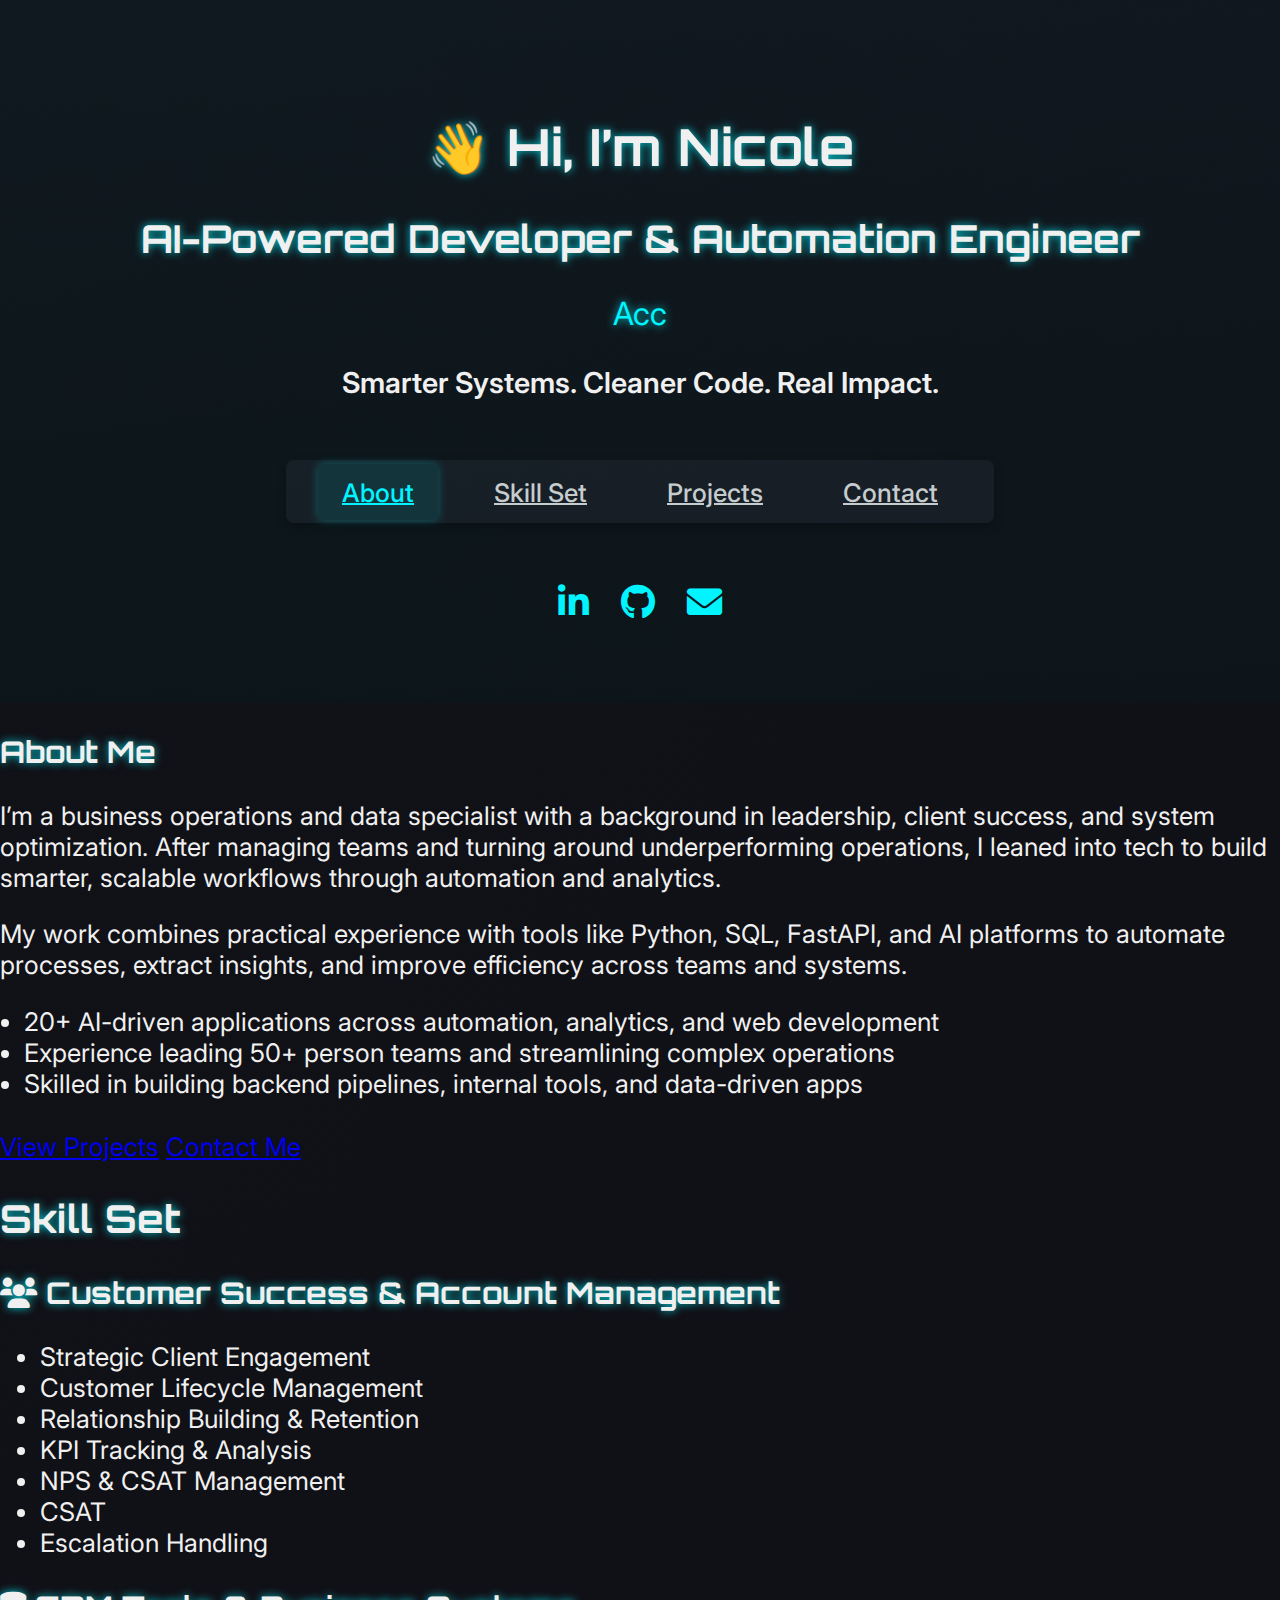
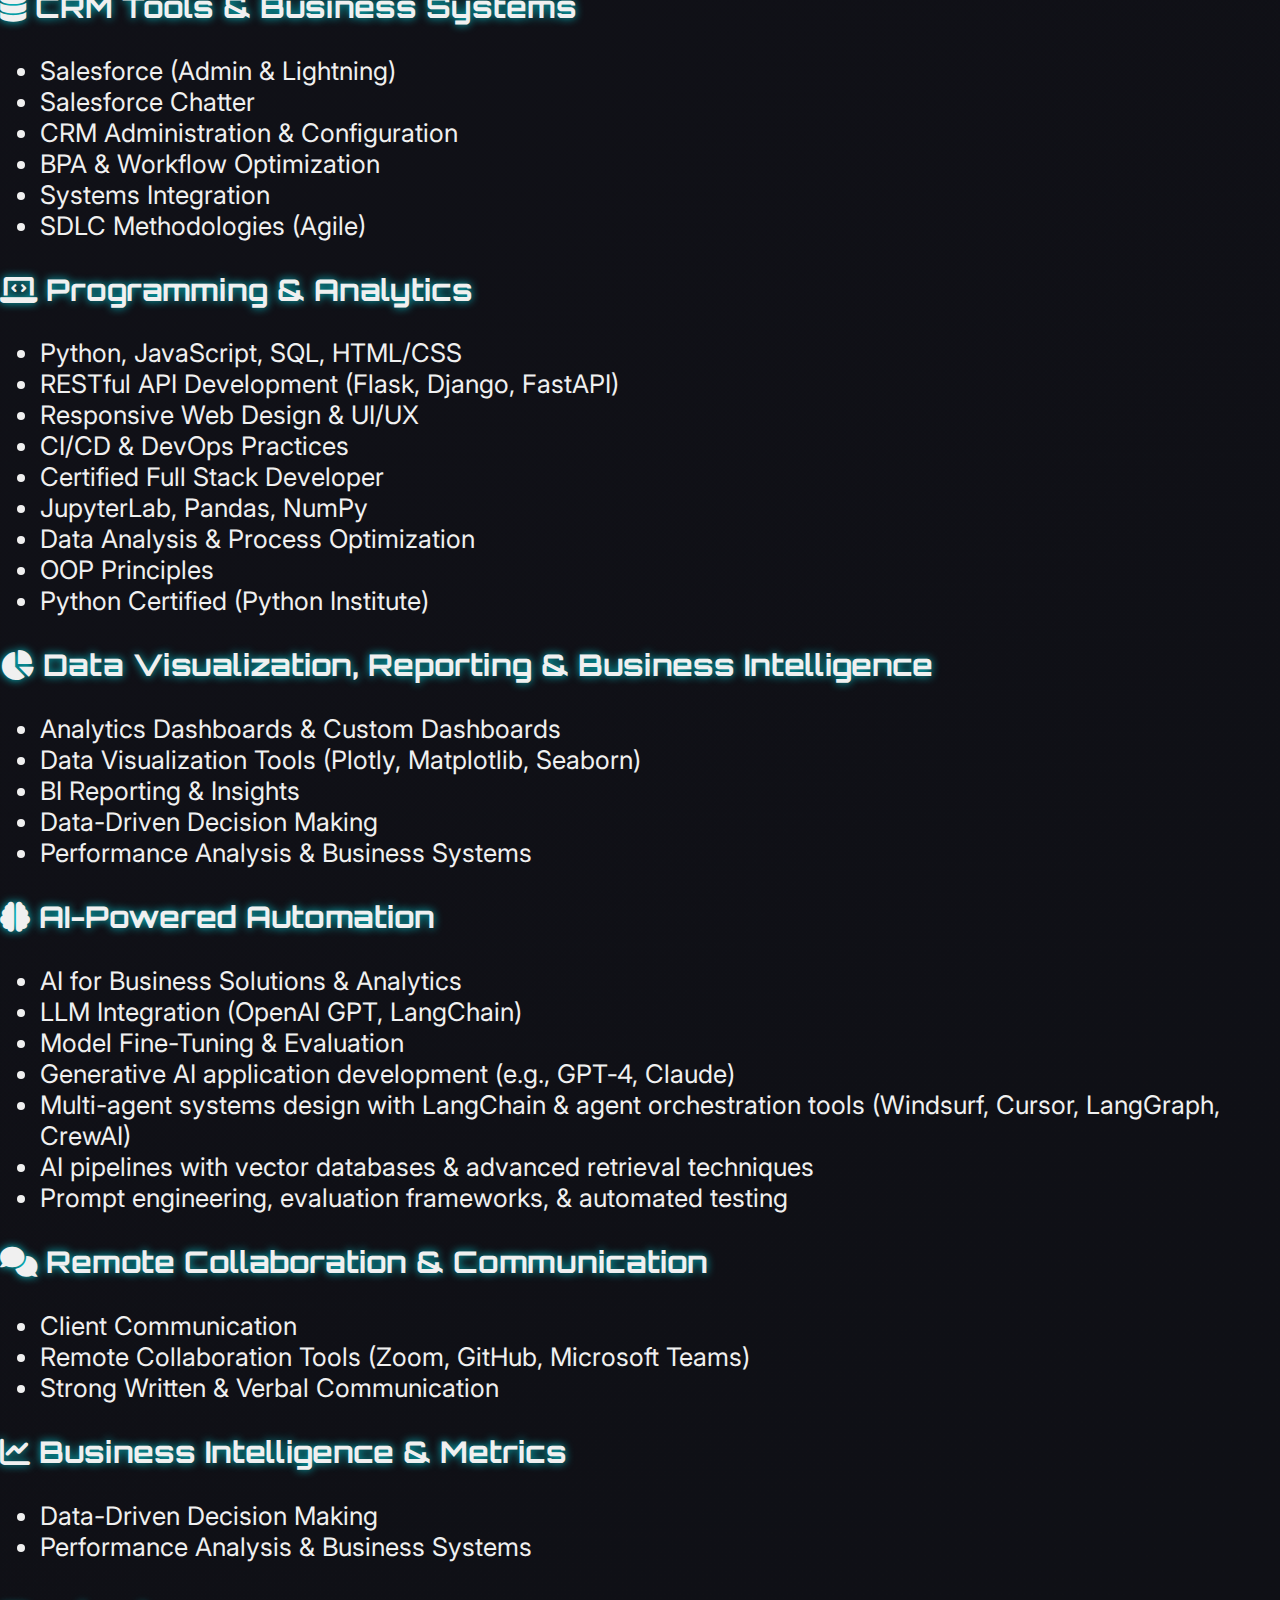
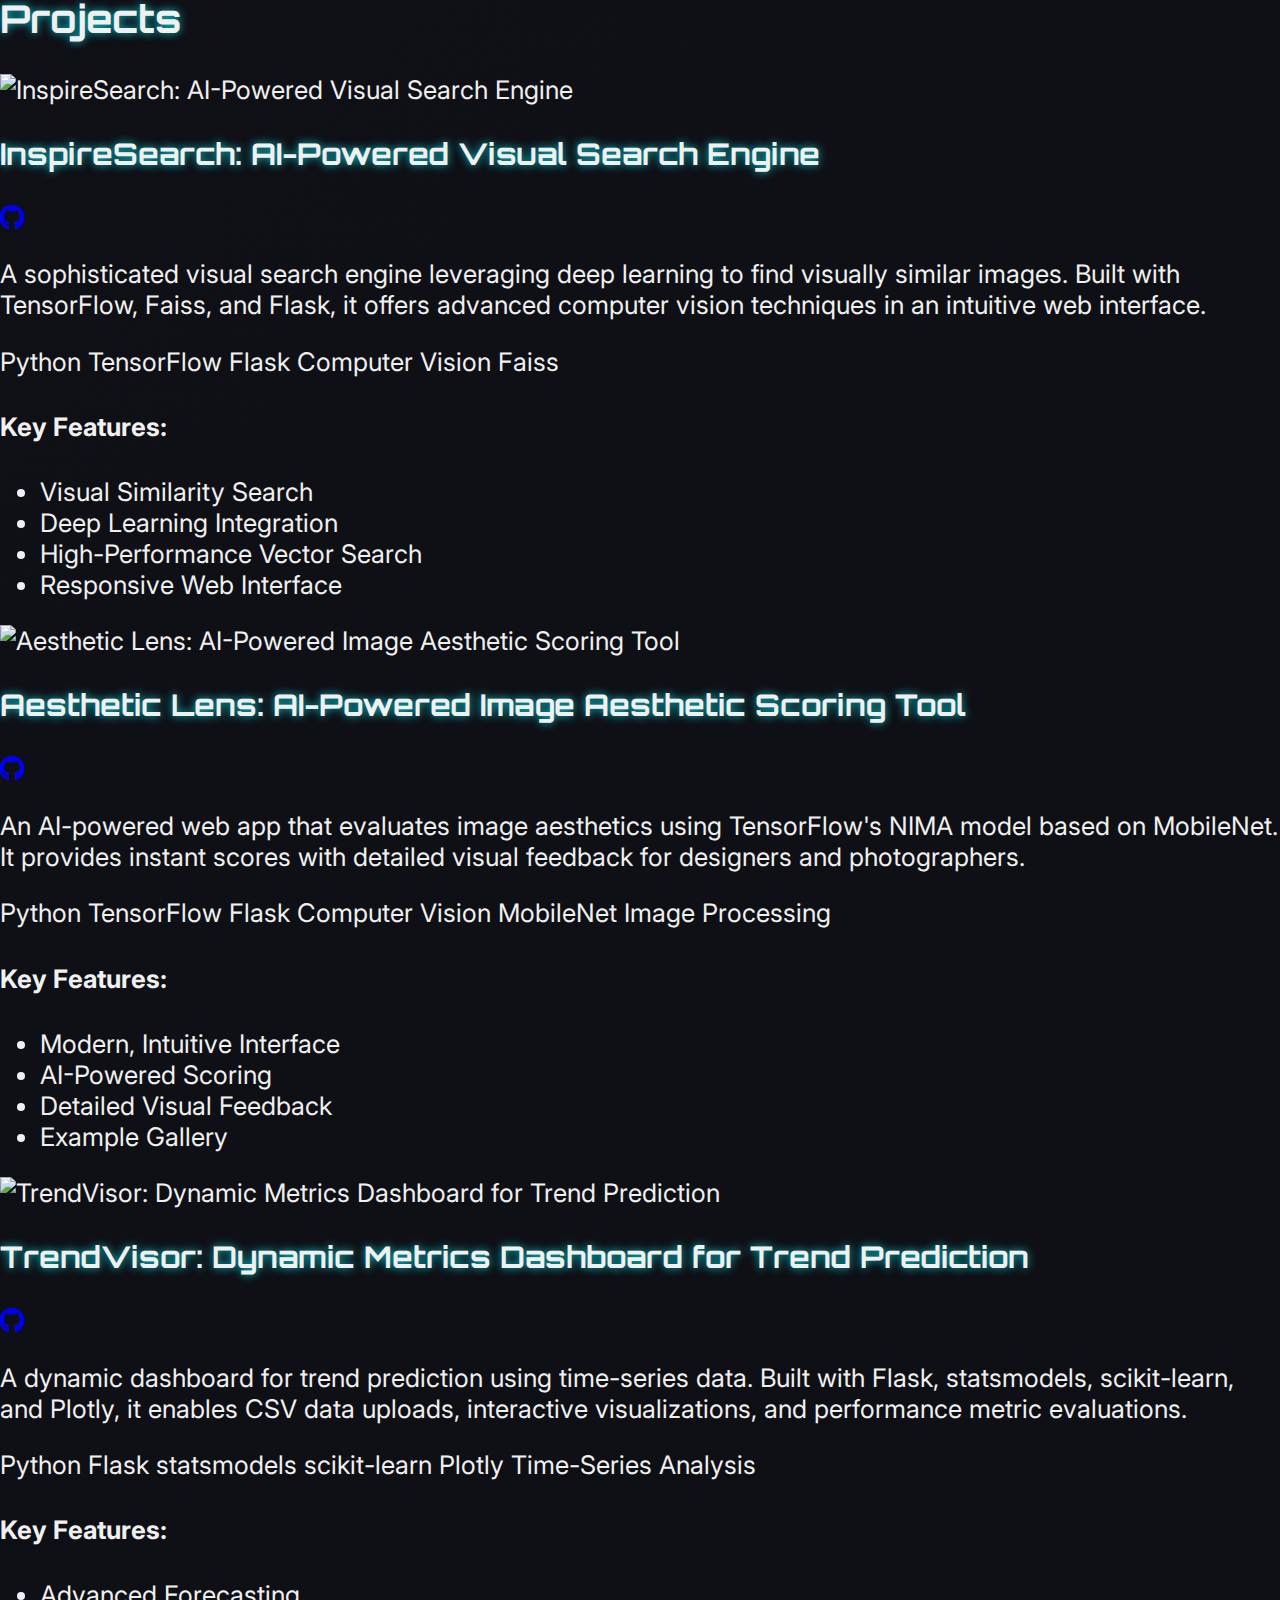
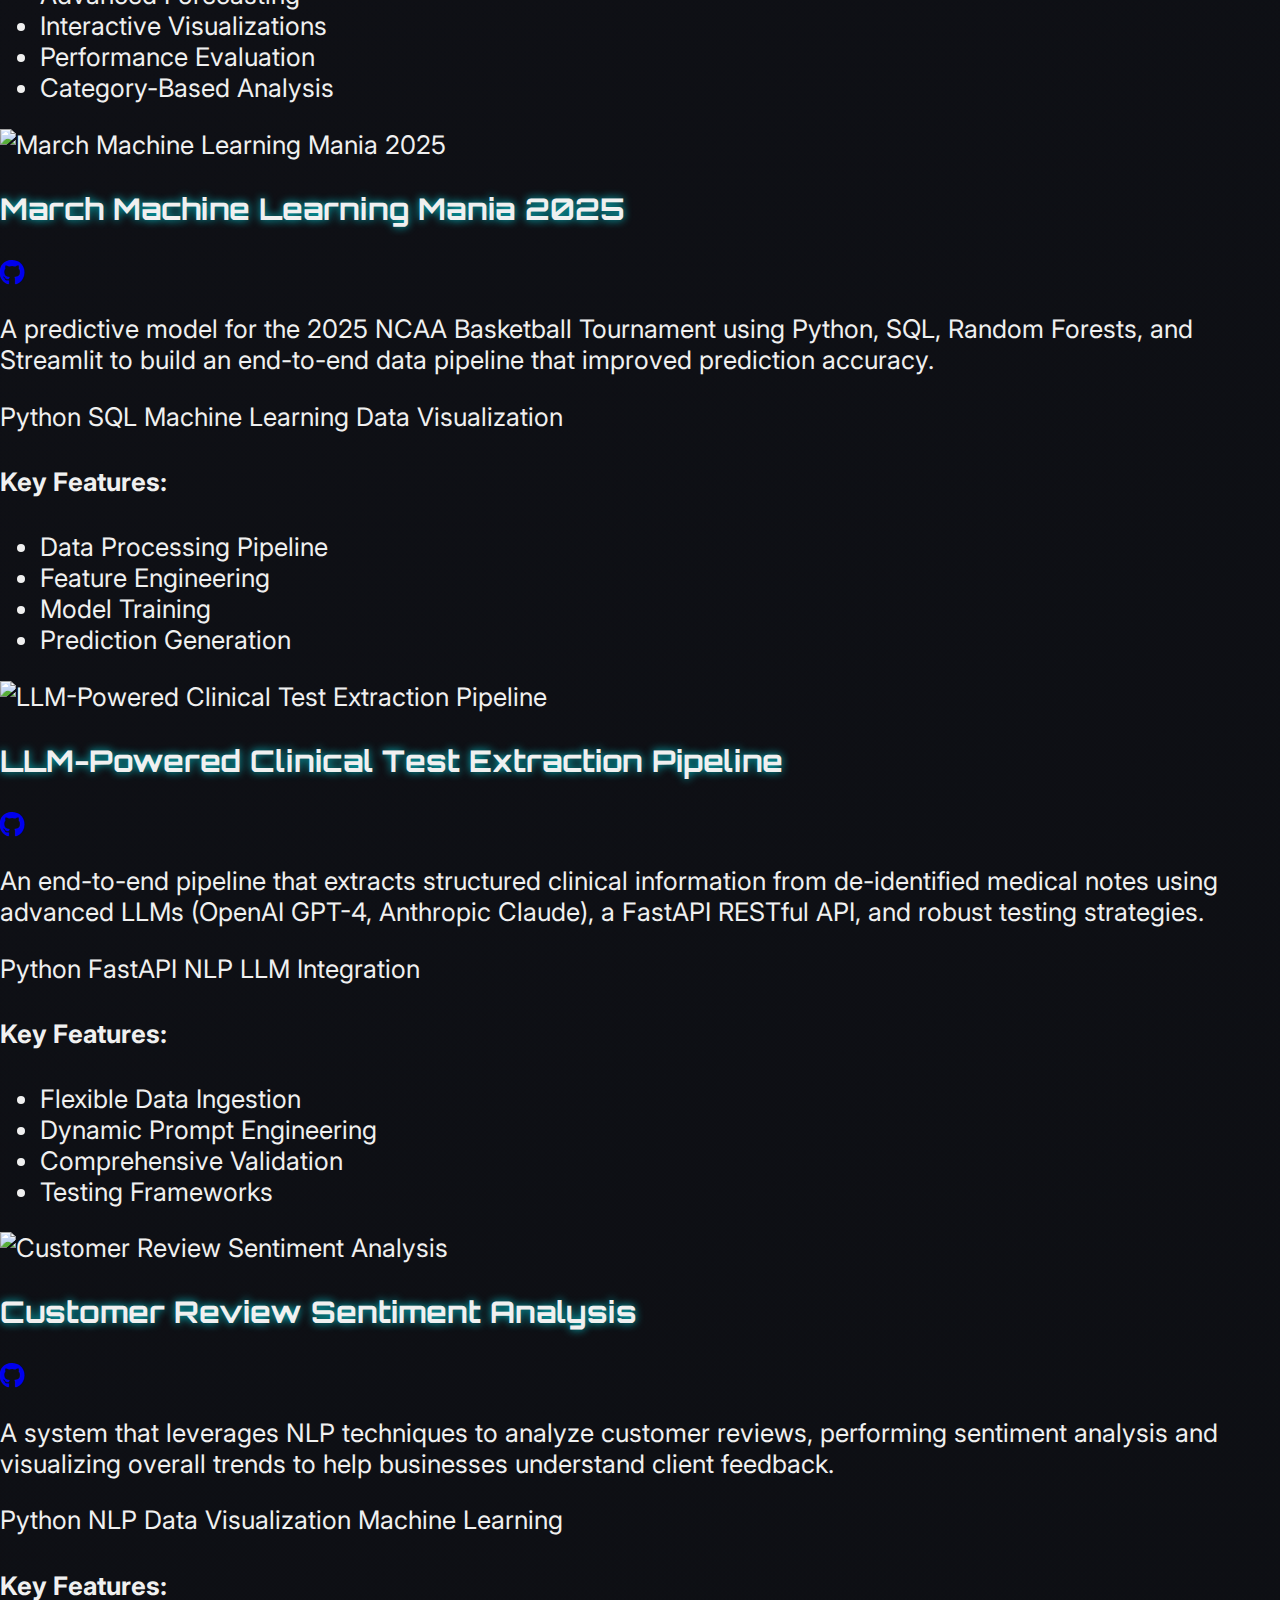
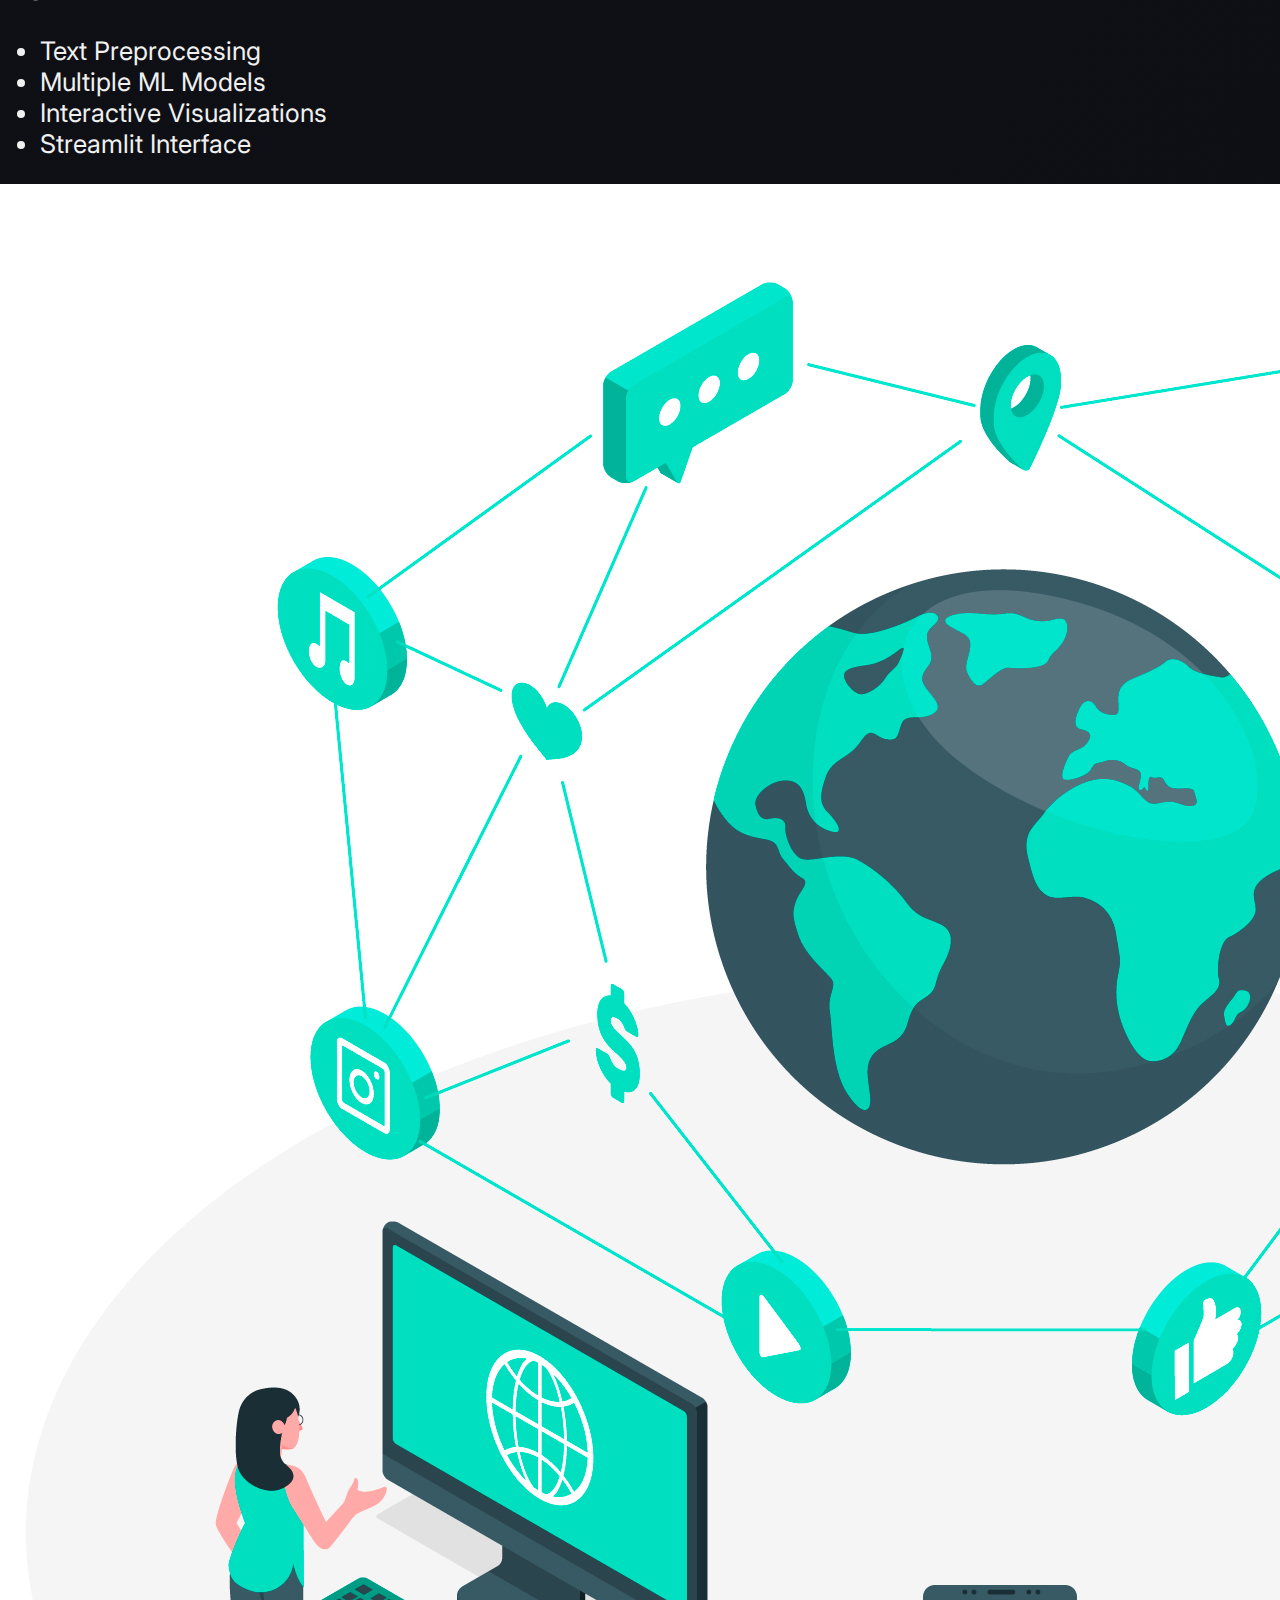
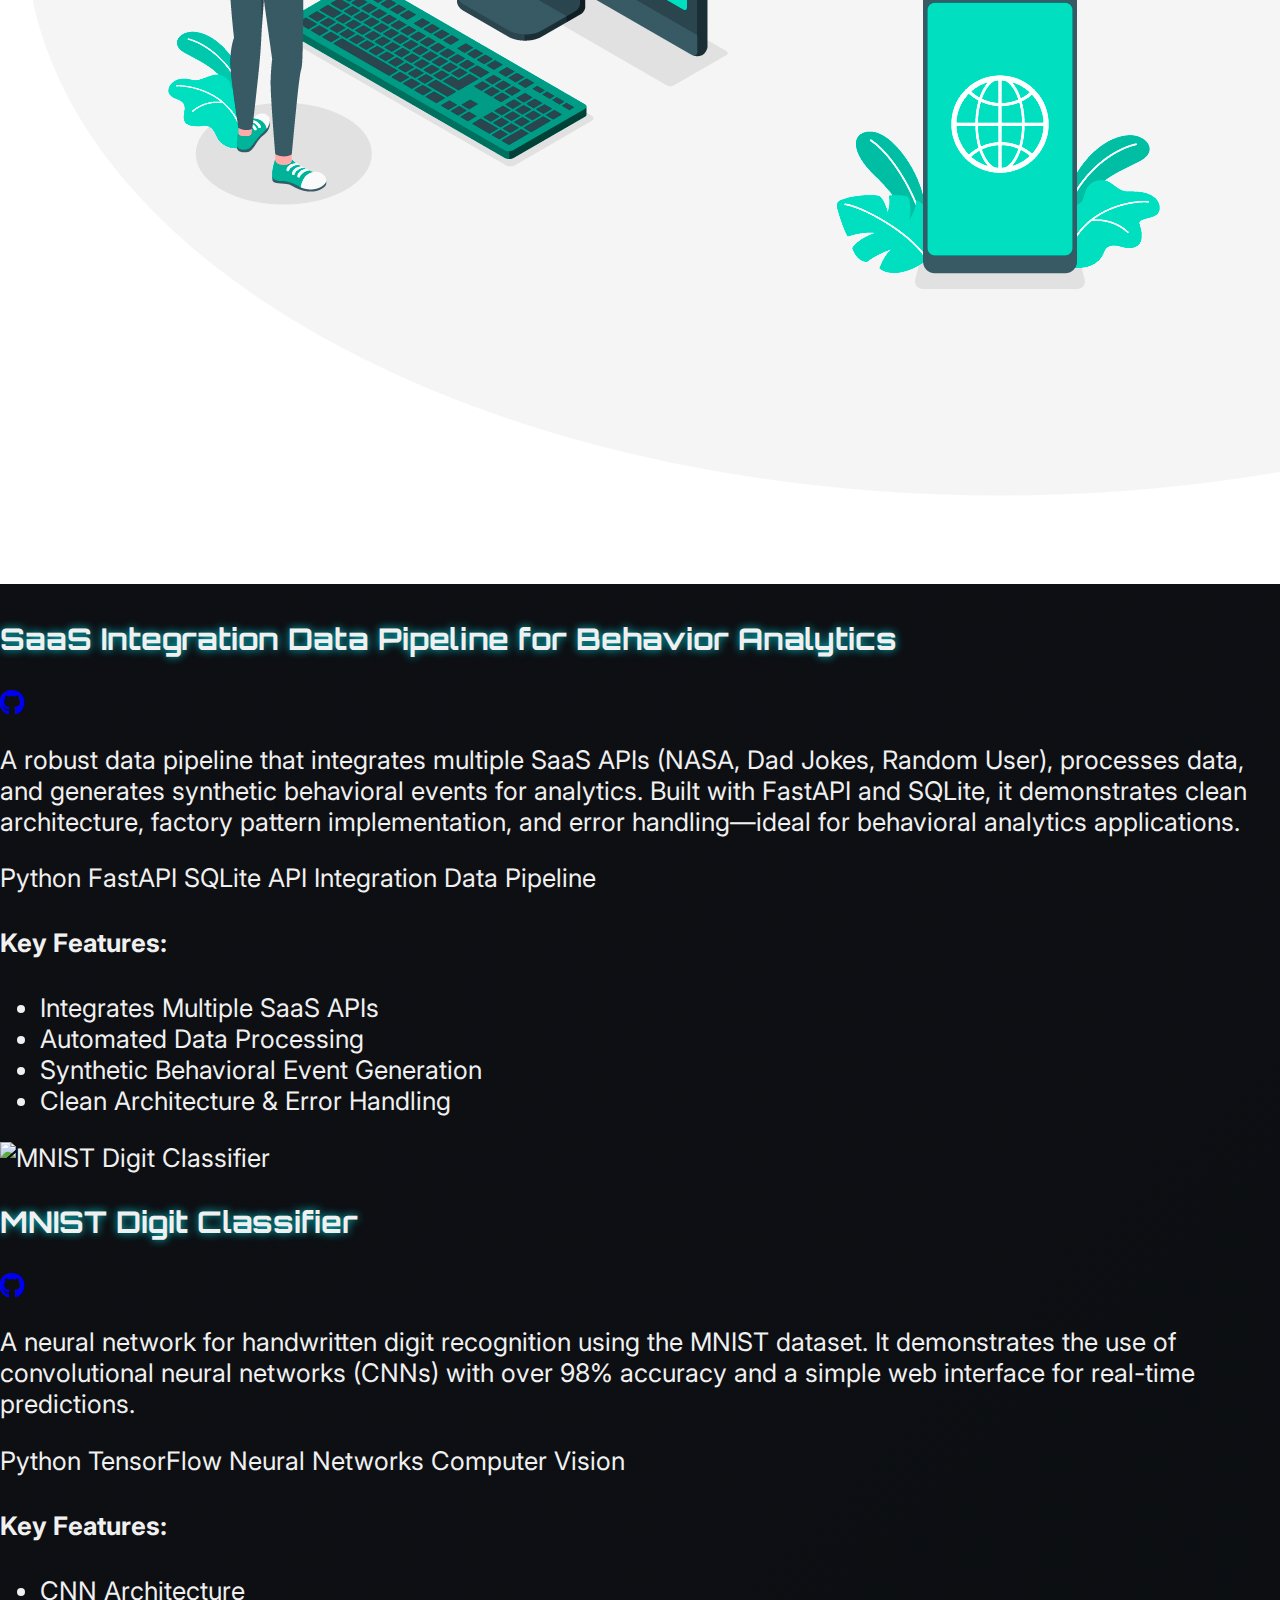
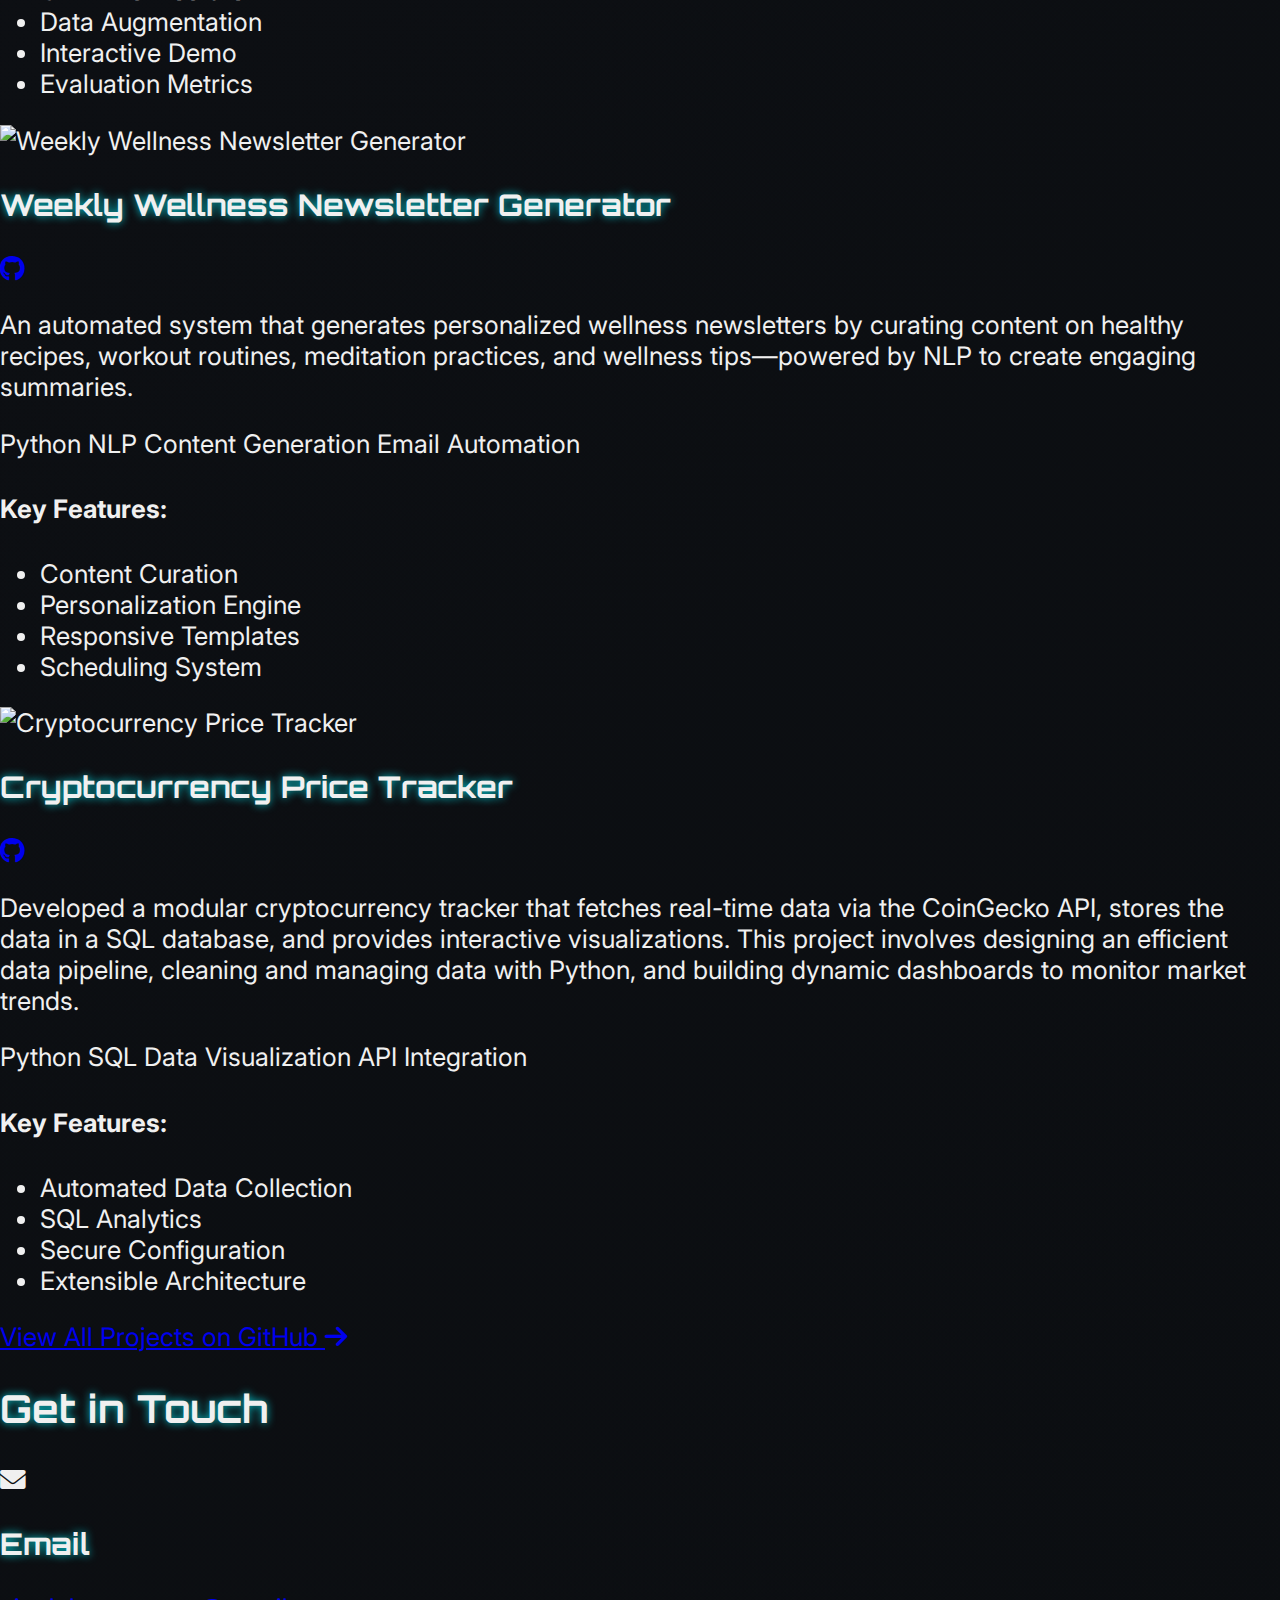
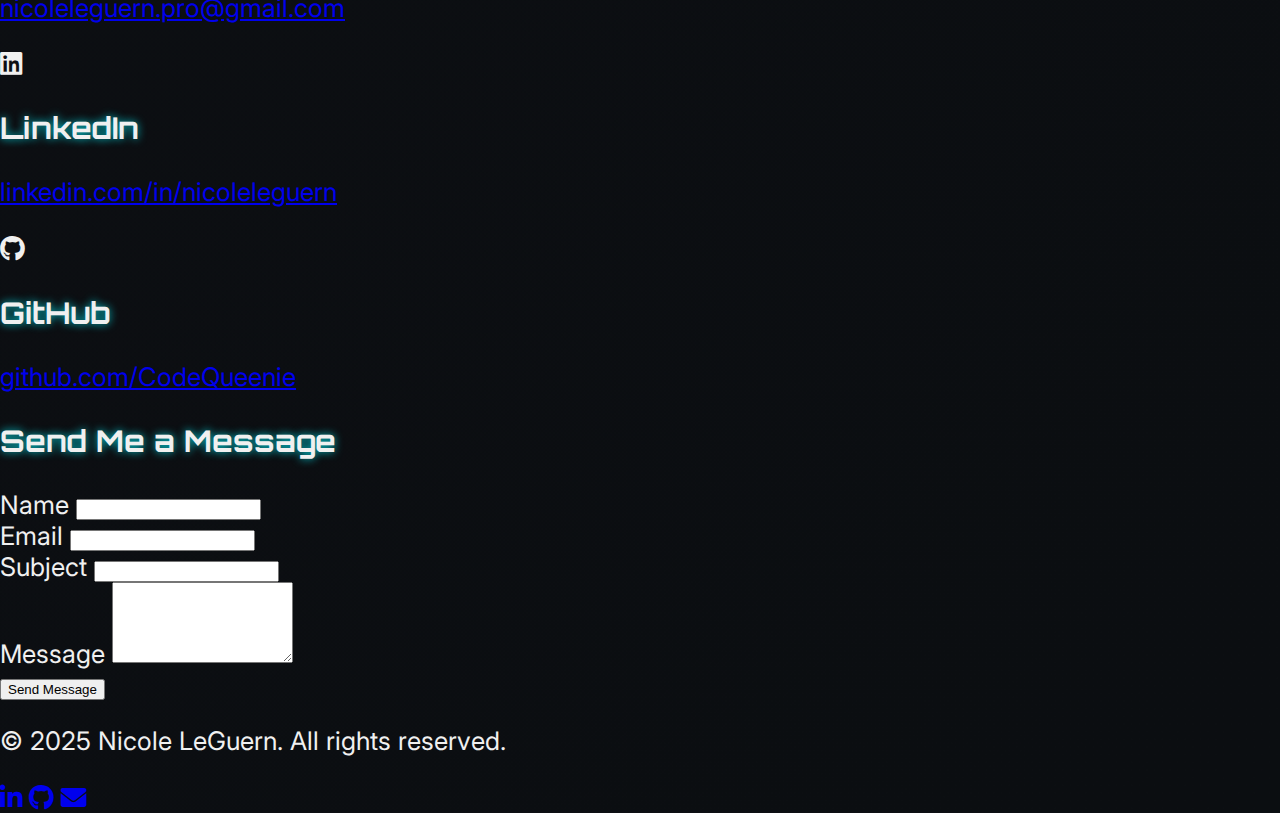
==== commit 3771b1ca: "Update website" ====
--- a/index.html
+++ b/index.html
@@ -3,59 +3,39 @@
 <head>
   <meta charset="utf-8"/>
   <meta content="width=device-width, initial-scale=1.0" name="viewport"/>
-  <meta content="Nicole LeGuern - Passionate about delivering impactful AI solutions through efficient operations and data-driven decision-making." name="description"/>
-  <meta content="AI, Data Analytics, Automation, Python, JavaScript, Full Stack, Operations" name="keywords"/>
-  <title>
-    Nicole LeGuern | Innovative AI-Powered Operations & Data Specialist
-  </title>
+  <meta content="Nicole LeGuern – AI & Data Specialist blending automation, analytics, and engineering." name="description"/>
+  <meta content="AI, Automation, LangChain, GPT-4, FastAPI, CrewAI, Python, Data" name="keywords"/>
+  <title>Nicole LeGuern | AI-Powered Developer & Automation Engineer</title>
   <link href="styles.css" rel="stylesheet"/>
   <link href="https://fonts.googleapis.com" rel="preconnect"/>
   <link crossorigin="" href="https://fonts.gstatic.com" rel="preconnect"/>
-  <link href="https://fonts.googleapis.com/css2?family=Inter:wght@400;500;700&amp;family=Orbitron:wght@400..900&amp;display=swap" rel="stylesheet"/>
+  <link href="https://fonts.googleapis.com/css2?family=Inter:wght@400;500;700&family=Orbitron:wght@400..900&display=swap" rel="stylesheet"/>
   <link href="https://cdnjs.cloudflare.com/ajax/libs/font-awesome/6.0.0/css/all.min.css" rel="stylesheet"/>
 </head>
 <body>
-  <!-- Hero Section (Header) -->
   <header class="hero-section">
     <div class="header-content">
-      <h1>Hi, I’m Nicole</h1>
-      <h2>an AI-Powered Business &amp; Data Specialist</h2>
+      <h1>👋 Hi, I’m Nicole</h1>
+      <h2>AI-Powered Developer & Automation Engineer</h2>
       <p class="subtitle">
-        Passionate about 
         <span class="text-glow-accent-1" id="typing-subtitle">
-          delivering impactful AI solutions.
+          Accelerating innovation with generative AI.
         </span>
       </p>
-      <p class="hero-tagline">
-        Smarter Systems. Cleaner Code. Scalable Solutions
-      </p>
+      <p class="hero-tagline">Smarter Systems. Cleaner Code. Real Impact.</p>
     </div>
     <nav>
       <ul class="tabs">
-        <li>
-          <a class="active" data-tab="about" href="#about">About</a>
-        </li>
-        <li>
-          <a data-tab="skills" href="#skills">Skill Set</a>
-        </li>
-        <li>
-          <a data-tab="projects" href="#projects">Projects</a>
-        </li>
-        <li>
-          <a data-tab="contact" href="#contact">Contact</a>
-        </li>
+        <li><a class="active" data-tab="about" href="#about">About</a></li>
+        <li><a data-tab="skills" href="#skills">Skill Set</a></li>
+        <li><a data-tab="projects" href="#projects">Projects</a></li>
+        <li><a data-tab="contact" href="#contact">Contact</a></li>
       </ul>
     </nav>
     <div class="social-links">
-      <a href="https://www.linkedin.com/in/nicoleleguern/" target="_blank">
-        <i class="fab fa-linkedin-in pulse"></i>
-      </a>
-      <a href="https://github.com/CodeQueenie" target="_blank">
-        <i class="fab fa-github pulse"></i>
-      </a>
-      <a href="mailto:nicoleleguern.pro@gmail.com">
-        <i class="fas fa-envelope pulse"></i>
-      </a>
+      <a href="https://www.linkedin.com/in/nicoleleguern/" target="_blank"><i class="fab fa-linkedin-in pulse"></i></a>
+      <a href="https://github.com/CodeQueenie" target="_blank"><i class="fab fa-github pulse"></i></a>
+      <a href="mailto:nicoleleguern.pro@gmail.com"><i class="fas fa-envelope pulse"></i></a>
     </div>
   </header>
   <!-- Main Content: Each section is in its own tab-content -->
@@ -632,17 +612,12 @@
   <footer>
     <p>© 2025 Nicole LeGuern. All rights reserved.</p>
     <div class="footer-social">
-      <a href="https://www.linkedin.com/in/nicoleleguern/" target="_blank">
-        <i class="fab fa-linkedin-in pulse"></i>
-      </a>
-      <a href="https://github.com/CodeQueenie" target="_blank">
-        <i class="fab fa-github pulse"></i>
-      </a>
-      <a href="mailto:nicoleleguern.pro@gmail.com">
-        <i class="fas fa-envelope pulse"></i>
-      </a>
+      <a href="https://www.linkedin.com/in/nicoleleguern/" target="_blank"><i class="fab fa-linkedin-in pulse"></i></a>
+      <a href="https://github.com/CodeQueenie" target="_blank"><i class="fab fa-github pulse"></i></a>
+      <a href="mailto:nicoleleguern.pro@gmail.com"><i class="fas fa-envelope pulse"></i></a>
     </div>
   </footer>
+
   <script defer src="script.js"></script>
 </body>
 </html>
--- a/styles.css
+++ b/styles.css
@@ -1,566 +1,132 @@
+
 /* =============== GLOBAL COLORS =============== */
 :root {
-    /* New AI-focused Palette */
-    --primary-bg: #111118; /* Dark background */
-    --secondary-bg: #1a1a22; /* Slightly lighter dark */
-    --card-bg: #20202a; /* Card background */
-    --text-primary: #f0f0f0; /* Main text */
-    --text-secondary: #cccccc; /* Secondary text */
-    --accent-1: #00f5ff; /* Electric Cyan */
-    --accent-2: #8c52ff; /* Soft Violet */
-    --highlight: #00f5ff; /* Using Cyan as highlight for now */
-    --shadow-color: rgba(0, 245, 255, 0.1); /* Cyan glow shadow */
-    --border-color: #333340; /* Dark border */
-    --link-color: #8c52ff; /* Violet for links */
-    --link-hover: #00f5ff; /* Cyan for link hover */
-
-    /* Glow Effects */
+    --primary-bg: #111118;
+    --secondary-bg: #1a1a22;
+    --card-bg: #20202a;
+    --text-primary: #f0f0f0;
+    --text-secondary: #cccccc;
+    --accent-1: #00f5ff;
+    --accent-2: #8c52ff;
+    --highlight: #00f5ff;
+    --shadow-color: rgba(0, 245, 255, 0.1);
+    --border-color: #333340;
+    --link-color: #8c52ff;
+    --link-hover: #00f5ff;
     --glow-accent-1: 0 0 15px rgba(0, 245, 255, 0.7);
-    --glow-accent-2: 0 0 15px rgba(140, 82, 255, 0.7);
     --text-glow-accent-1: 0 0 8px rgba(0, 245, 255, 0.8);
-    --text-glow-accent-2: 0 0 8px rgba(140, 82, 255, 0.8);
-}
-
-/* =============== BASE STYLES =============== */
-html {
-    font-size: 62.5%;
-    scroll-behavior: smooth;
-}
-
-body {
-    font-family: 'Inter', 'Segoe UI', Tahoma, Geneva, Verdana, sans-serif; /* Body font */
-    font-size: 1.6rem;
-    background: var(--primary-bg);
-    color: var(--text-primary);
+  }
+  
+  /* =============== BASE STYLES =============== */
+  body {
     margin: 0;
     padding: 0;
-    line-height: 1.6;
+    font-family: 'Inter', sans-serif;
+    font-size: 1.6rem;
+    color: var(--text-primary);
+    background: linear-gradient(135deg, #111118, #0b0e11);
     overflow-x: hidden;
-    background: linear-gradient(135deg, rgba(17, 17, 24, 0.95), rgba(11, 14, 17, 0.98)),
-                var(--primary-bg); /* Subtle gradient overlay */
-}
-
-/* =============== TYPOGRAPHY =============== */
-h1, h2, h3, h4, h5 {
-    font-family: 'Orbitron', 'Sora', 'Space Grotesk', sans-serif; /* Header font */
-    font-weight: 700;
+  }
+  
+  h1, h2, h3 {
+    font-family: 'Orbitron', sans-serif;
     color: var(--text-primary);
-    margin: 0 0 1rem;
-    text-shadow: var(--text-glow-accent-1); /* Subtle glow on headers */
-}
-
-h1 { font-size: 4rem; letter-spacing: 0.05em; }
-h2 { font-size: 2.8rem; }
-h3 { font-size: 2.2rem; }
-
-p {
-    color: var(--text-secondary);
-    margin-bottom: 1.5rem;
-}
-
-a {
-    color: var(--link-color);
-    text-decoration: none;
-    transition: color 0.3s ease, text-shadow 0.3s ease;
-}
-
-a:hover {
-    color: var(--link-hover);
     text-shadow: var(--text-glow-accent-1);
-}
-
-strong {
-    color: var(--accent-1);
-    font-weight: 600;
-}
-
-/* General Glow Effect Class */
-.glow-effect {
-    transition: all 0.3s ease;
-}
-.glow-effect:hover {
-    box-shadow: var(--glow-accent-1);
-    transform: translateY(-3px);
-}
-.text-glow-hover:hover {
-    text-shadow: var(--text-glow-accent-1);
-}
-
-/* =============== HERO SECTION =============== */
-.hero-section {
-    min-height: 60vh; /* Adjust height as needed */
+  }
+  
+  .hero-section {
     display: flex;
     flex-direction: column;
     align-items: center;
     justify-content: center;
+    padding: 5rem 2rem;
     text-align: center;
-    padding: 4rem 2rem;
-    background: linear-gradient(180deg, rgba(17, 17, 24, 0.1) 0%, rgba(11, 14, 17, 0.8) 100%), var(--primary-bg);
-    position: relative; /* For potential pseudo-elements or effects */
-    overflow: hidden; /* If adding background animations */
-}
-
-/* Subtle Animated Background */
-@keyframes subtle-gradient-animation {
+    background: linear-gradient(180deg, rgba(17, 17, 24, 0.1), rgba(11, 14, 17, 0.9));
+    position: relative;
+    overflow: hidden;
+  }
+  
+  .hero-section::before {
+    content: '';
+    position: absolute;
+    inset: 0;
+    background: linear-gradient(135deg, rgba(0, 245, 255, 0.05), rgba(140, 82, 255, 0.05));
+    background-size: 300% 300%;
+    animation: subtle-gradient-animation 20s ease infinite;
+    z-index: 0;
+    opacity: 0.7;
+  }
+  
+  @keyframes subtle-gradient-animation {
     0% { background-position: 0% 50%; }
     50% { background-position: 100% 50%; }
     100% { background-position: 0% 50%; }
-}
-
-.hero-section::before {
-    content: '';
-    position: absolute;
-    top: 0; left: 0; right: 0; bottom: 0;
-    background: linear-gradient(135deg, rgba(0, 245, 255, 0.05), rgba(140, 82, 255, 0.05), rgba(0, 245, 255, 0.05));
-    background-size: 300% 300%; /* Make gradient larger to allow smooth movement */
-    animation: subtle-gradient-animation 20s ease infinite; /* Slow, smooth animation */
-    z-index: 0; /* Behind the content */
-    opacity: 0.7; /* Keep it subtle */
-}
-
-.hero-section .header-content {
-    display: flex;
-    flex-direction: column;
-    align-items: center;
-    gap: 1.5rem; /* Spacing between elements */
-    margin-bottom: 2rem; /* Space before navigation */
-    z-index: 2; /* Ensure content is above background effects */
-}
-
-.hero-tagline {
+  }
+  
+  .header-content {
+    position: relative;
+    z-index: 2;
+  }
+  
+  .subtitle {
+    font-size: 2rem;
+    color: var(--text-secondary);
+  }
+  
+  .text-glow-accent-1 {
+    color: var(--accent-1);
+    text-shadow: var(--text-glow-accent-1);
+  }
+  
+  .hero-tagline {
     font-size: 1.8rem;
     font-weight: 600;
-    color: var(--text-primary);
-    margin-top: 0.5rem;
-  }  
-
-.headshot {
-    width: 150px; /* Adjust size as needed */
-    height: 150px; /* Make height equal to width for circle */
-    border-radius: 50%; /* Makes the image circular */
-    object-fit: cover; /* Ensures the image covers the area without distortion */
-    border: 3px solid var(--accent-1); /* Optional: Add a border */
-    margin-bottom: 1rem;
-    box-shadow: 0 0 15px rgba(0, 245, 255, 0.4); /* Optional: Add glow */
-}
-
-.hero-section h1 {
-    font-family: 'Orbitron', 'Sora', sans-serif; /* Header font */
-    font-size: clamp(3rem, 6vw, 5rem); /* Responsive font size */
-    color: var(--text-primary);
-    margin: 0;
-    font-weight: 700;
-    letter-spacing: 1px;
-    text-shadow: var(--text-glow-accent-1); /* Subtle text glow */
-}
-
-.hero-section .subtitle {
-    font-family: 'Inter', sans-serif; /* Body font */
-    font-size: clamp(1.6rem, 3vw, 2rem); /* Responsive font size */
-    color: var(--text-secondary);
-    max-width: 600px;
-    font-weight: 400;
-    margin-top: 0.5rem;
-}
-
-.hero-section .subtitle .text-glow-accent-1 {
-    color: var(--accent-1); /* Make the glowing part stand out */
-    text-shadow: var(--text-glow-accent-1);
-}
-
-/* Navigation Styles (if not already defined elsewhere) */
-nav {
-    width: 100%;
+    margin-top: 1rem;
+  }
+  
+  nav .tabs {
     display: flex;
-    justify-content: center;
-    margin-top: 2rem; /* Adjust as needed */
-    z-index: 2;
-}
-
-.tabs {
-    list-style: none;
-    padding: 0;
-    margin: 0;
-    display: flex;
-    gap: 2rem; /* Space between tabs */
-    background: rgba(26, 26, 34, 0.8); /* Semi-transparent background */
+    gap: 2rem;
     padding: 1rem 2rem;
     border-radius: 8px;
+    background: rgba(26, 26, 34, 0.8);
     box-shadow: 0 4px 10px rgba(0, 0, 0, 0.3);
-}
-
-.tabs li a {
-    text-decoration: none;
+    margin-top: 2rem;
+  }
+  
+  nav .tabs li {
+    list-style: none;
+  }
+  
+  nav .tabs a {
+    font-weight: 500;
     color: var(--text-secondary);
-    font-size: 1.6rem;
-    font-weight: 500;
     padding: 0.8rem 1.5rem;
     border-radius: 5px;
-    transition: background-color 0.3s ease, color 0.3s ease, box-shadow 0.3s ease;
-}
-
-.tabs li a:hover,
-.tabs li a.active {
-    color: var(--accent-1);
-    background-color: rgba(0, 245, 255, 0.1); /* Light cyan background */
-    box-shadow: 0 0 10px rgba(0, 245, 255, 0.3); /* Cyan glow on hover/active */
-}
-
-/* =============== MAIN CONTENT & TABS =============== */
-main {
-    padding: 4rem 2rem;
-    max-width: 1200px; /* Limit content width */
-    margin: 0 auto; /* Center content */
-}
-
-.tab-content {
-    display: none; /* Hide all tab content by default */
-    padding: 2rem 0; /* Add some padding */
-    animation: fadeIn 0.5s ease-in-out; /* Add fade-in animation */
-}
-
-.tab-content.active {
-    display: block; /* Show only the active tab content */
-}
-
-/* Fade-in animation */
-@keyframes fadeIn {
-    from { opacity: 0; transform: translateY(10px); }
-    to { opacity: 1; transform: translateY(0); }
-}
-
-/* =============== ABOUT SECTION =============== */
-.about-content {
-    max-width: 800px;
-    margin: 0 auto;
-    padding: 2rem;
-}
-
-.about-content p,
-.about-content ul {
-    font-size: 1.5rem;
-    color: var(--text-secondary);
-}
-
-/* Reduce spacing within the initial hero section shown in the 'About' tab */
-#about > .hero-section {
-    padding-top: 1.5rem;    /* Re-introduce some padding */
-    padding-bottom: 1.5rem; /* Re-introduce some padding */
-    min-height: auto;    /* Keep min-height override */
-}
-#about > .hero-section > .hero-content > p {
-    margin-top: 0;
-    margin-bottom: 0.5rem;
-    font-size: 1.8rem;
-    line-height: 1.6;
-}
-
-#about > .hero-section > .hero-content > p.hero-subtitle {
-    font-size: 1.6rem;
-    font-weight: 300;
-    margin-bottom: 0;
-}
-
-/* =============== BUTTONS =============== */
-.button-primary, a.button-primary, button.button-primary {
-    display: inline-block;
-    position: relative; /* Needed for absolute positioning of pseudo-elements */
-    overflow: hidden; /* Keep shimmer contained */
-    padding: 20px 25px;
-    background: linear-gradient(90deg, var(--accent-1), var(--accent-2));
-    color: var(--primary-bg); /* Dark text on gradient */
-    text-decoration: none;
-    font-weight: 600;
-    border-radius: 5px;
-    border: none;
-    cursor: pointer;
-    transition: transform 0.2s ease, box-shadow 0.3s ease;
-    box-shadow: 0 0 5px rgba(0, 245, 255, 0.3), 0 0 5px rgba(140, 82, 255, 0.2); /* Initial subtle glow */
-    margin: 0 8px;
-    z-index: 1; /* Ensure button content is above pseudo-elements */
-}
-
-/* Shimmer Effect */
-.button-primary::before {
-    content: '';
-    position: absolute;
-    top: 0;
-    left: -100%; /* Start off-screen */
-    width: 100%;
-    height: 100%;
-    background: linear-gradient(120deg, rgba(255,255,255,0) 0%, rgba(255,255,255,0.3) 50%, rgba(255,255,255,0) 100%);
-    transform: skewX(-25deg);
-    transition: left 0.6s ease;
-    z-index: -1; /* Place behind button text */
-}
-
-.button-primary:hover::before {
-    left: 100%; /* Move across the button */
-}
-
-/* Enhanced Hover Glow */
-.button-primary:hover, a.button-primary:hover, button.button-primary:hover {
-    transform: translateY(-3px) scale(1.02); /* Slightly lift and scale */
-    box-shadow: 0 0 15px rgba(0, 245, 255, 0.6), /* Brighter cyan glow */
-                0 0 15px rgba(140, 82, 255, 0.4), /* Brighter violet glow */
-                0 4px 10px rgba(0,0,0, 0.2); /* Softer shadow */
-}
-
-.quick-links.spaced {
-    margin-top: 2rem;
-    text-align: center; /* Center buttons if desired */
-}
-
-/* =============== GRID SECTIONS =============== */
-.skills-grid,
-.projects-grid {
-    display: grid;
-    grid-template-columns: repeat(auto-fit, minmax(280px, 1fr));
-    gap: 2rem;
-    margin-top: 2rem;
-}
-
-.projects-grid {
-    display: grid;
-    /* Further constrain min and max column width */
-    grid-template-columns: repeat(auto-fit, minmax(280px, 320px)); 
-    gap: 1.5rem; /* Slightly reduce gap */
-    margin-top: 2rem;
-    justify-content: center; /* Center grid items if they don't fill the row */
-}
-
-/* Project Cards: Ensure no blur effect on hover and bullet points are fully visible */
-.project-card {
-    transition: transform 0.3s, box-shadow 0.3s;
-    overflow: visible;
+    transition: 0.3s;
   }
   
-  .project-card:hover {
-    transform: scale(1.05);
-    box-shadow: 0 4px 15px rgba(0, 0, 0, 0.2);
-    filter: none;
+  nav .tabs a:hover,
+  nav .tabs a.active {
+    color: var(--accent-1);
+    background: rgba(0, 245, 255, 0.1);
+    box-shadow: 0 0 10px rgba(0, 245, 255, 0.3);
   }
   
-  /* Skill Categories: Pop-out and light-up on hover */
-  .skill-category {
-    transition: transform 0.3s, box-shadow 0.3s;
+  .social-links {
+    margin-top: 2rem;
+    display: flex;
+    gap: 2rem;
   }
   
-  .skill-category:hover {
-    transform: scale(1.05);
-    box-shadow: 0 4px 15px rgba(0, 0, 0, 0.2);
+  .social-links a {
+    color: var(--accent-1);
+    font-size: 2.2rem;
+    transition: 0.3s;
   }
   
-  /* Ensure bullet point lists in project features display correctly */
-  .project-features ul {
-    margin: 0.5rem 0;
-    padding-left: 1.5rem;
-  }  
-
-.project-card img {
-    width: 100%;
-    height: 150px;
-    object-fit: cover;
-    border-radius: 8px 8px 0 0;
-}
-
-/* =============== CONTACT + FORMS =============== */
-.contact-form input,
-.contact-form textarea {
-    background: var(--secondary-bg);
-    color: var(--text-primary);
-    border: 1px solid var(--border-color);
-    border-radius: 6px;
-    padding: 1rem;
-    margin-bottom: 1.5rem;
-    width: 100%;
-}
-
-.contact-form button {
-    background: var(--accent-2);
-    color: white;
-    padding: 1rem 2rem;
-    border-radius: 25px;
-    font-size: 1.6rem;
-    cursor: pointer;
-    border: none;
-    transition: 0.3s ease;
-}
-
-.contact-form button:hover {
-    background: var(--accent-1);
-    transform: translateY(-3px);
-}
-
-/* =============== ANIMATIONS =============== */
-@keyframes fadeInUp {
-    from { opacity: 0; transform: translateY(15px); }
-    to { opacity: 1; transform: translateY(0); }
-}
-
-@keyframes gradientBG {
-    0% { background-position: 0% 50%; }
-    50% { background-position: 100% 50%; }
-    100% { background-position: 0% 50%; }
-}
-
-.fade-in {
-    animation: fadeInUp 0.8s ease forwards;
-}
-
-.text-center {
-    text-align: center;
-}
-
-/* =============== UTILITIES & ANIMATIONS =============== */
-
-/* --- TEMPORARILY DISABLED Fade-in animation --- */
-/*
-.fade-in-element {
-    opacity: 0;
-    transform: translateY(30px);
-    transition: opacity 0.6s ease-out, transform 0.6s ease-out;
-}
-
-.fade-in-element.is-visible {
-    opacity: 1;
-    transform: translateY(0);
-}
-*/
-
-/* Style resets and base styles */
-*, *::before, *::after {
-    box-sizing: border-box;
-    margin: 0;
-    padding: 0;
-}
-
-/* =============== MOBILE =============== */
-@media (max-width: 768px) {
-    .hero-content p:first-child {
-        font-size: 1.6rem;
-    }
-
-    .hero-subtitle {
-        font-size: 1.2rem;
-    }
-
-    .about-content {
-        padding: 1rem;
-    }
-}
-section, .tab-content {
-    padding-top: 40px;
-    padding-bottom: 40px;
-    margin-top: 0 !important;
-    margin-bottom: 0 !important;
-}
-
-h1, h2, h3, h4 {
-    margin-top: 0.5rem;
-    margin-bottom: 0.5rem;
-}
-
-p {
-    margin-bottom: 1rem;
-    line-height: 1.6;
-}
-
-.project-card, .skill-category, .contact-item {
-    margin-bottom: 24px;
-}
-
-.quick-links {
-    gap: 16px;
-    display: flex;
-    flex-wrap: wrap;
-}
-
-.contact-form-container, .contact-info {
-    padding: 1rem;
-    box-sizing: border-box;
-}
-
-.hero-content {
-    padding-top: 1rem;
-    padding-bottom: 1rem;
-    margin-top: 1rem;
-    margin-bottom: 1rem;
-    text-align: center;
-
-    padding: 3rem 1rem;
-    text-align: center;
-    display: flex;
-    flex-direction: column;
-    align-items: center;
-    justify-content: center;
-}
-
-
-/* HERO CONTENT FIX */
-
-.hero-content {
-    padding: 2rem 1rem;
-    text-align: center;
-    display: flex;
-    flex-direction: column;
-    align-items: center;
-    justify-content: center;
-    margin: 0 auto;
-    max-width: 700px;
-}
-
-.hero-content p {
-    font-size: 2.4rem;
-    line-height: 1.6;
-    margin-bottom: 1rem;
-    color: var(--text-primary);
-}
-
-.hero-content .hero-subtitle {
-    font-size: 2rem;
-    color: var(--text-secondary);
-    font-weight: 300;
-    margin: 0;
-}
-
-/* =============== ENHANCED ABOUT SECTION =============== */
-.hero-content.enhanced {
-    background: linear-gradient(135deg, rgba(246,211,101,0.2), rgba(253,160,133,0.2));
-    padding: 1rem;
-    border-radius: 8px;
-    text-align: center;
-    margin: 1rem 0;
-  }
-  
-  .hero-content.enhanced .icon {
-    margin-right: 0.5rem;
-    color: #fda085;
-  }
-  
-  .hero-content.enhanced .dynamic-text {
-    font-weight: 700;
-    font-size: 1.5rem;
-  }
-  
-  /* =============== ABOUT HIGHLIGHT BOX =============== */
-.about-highlight {
-    background: linear-gradient(135deg, rgba(0, 245, 255, 0.07), rgba(140, 82, 255, 0.07));
-    padding: 1rem 1.5rem;
-    border-radius: 4px;
-    margin: 2rem auto;
-    max-width: 800px;
-    font-size: 1.6rem;
-    color: var(--text-secondary);
-    text-align: center;
-  }
-  
-  /* =============== HEADER TAGLINE =============== */
-.header-tagline {
-    font-size: 2.2rem;
-    font-weight: 600;
-    color: var(--text-primary);
-    margin-top: 1rem;
-    text-align: center;
+  .social-links a:hover {
+    color: var(--link-hover);
+    transform: scale(1.2);
   }
   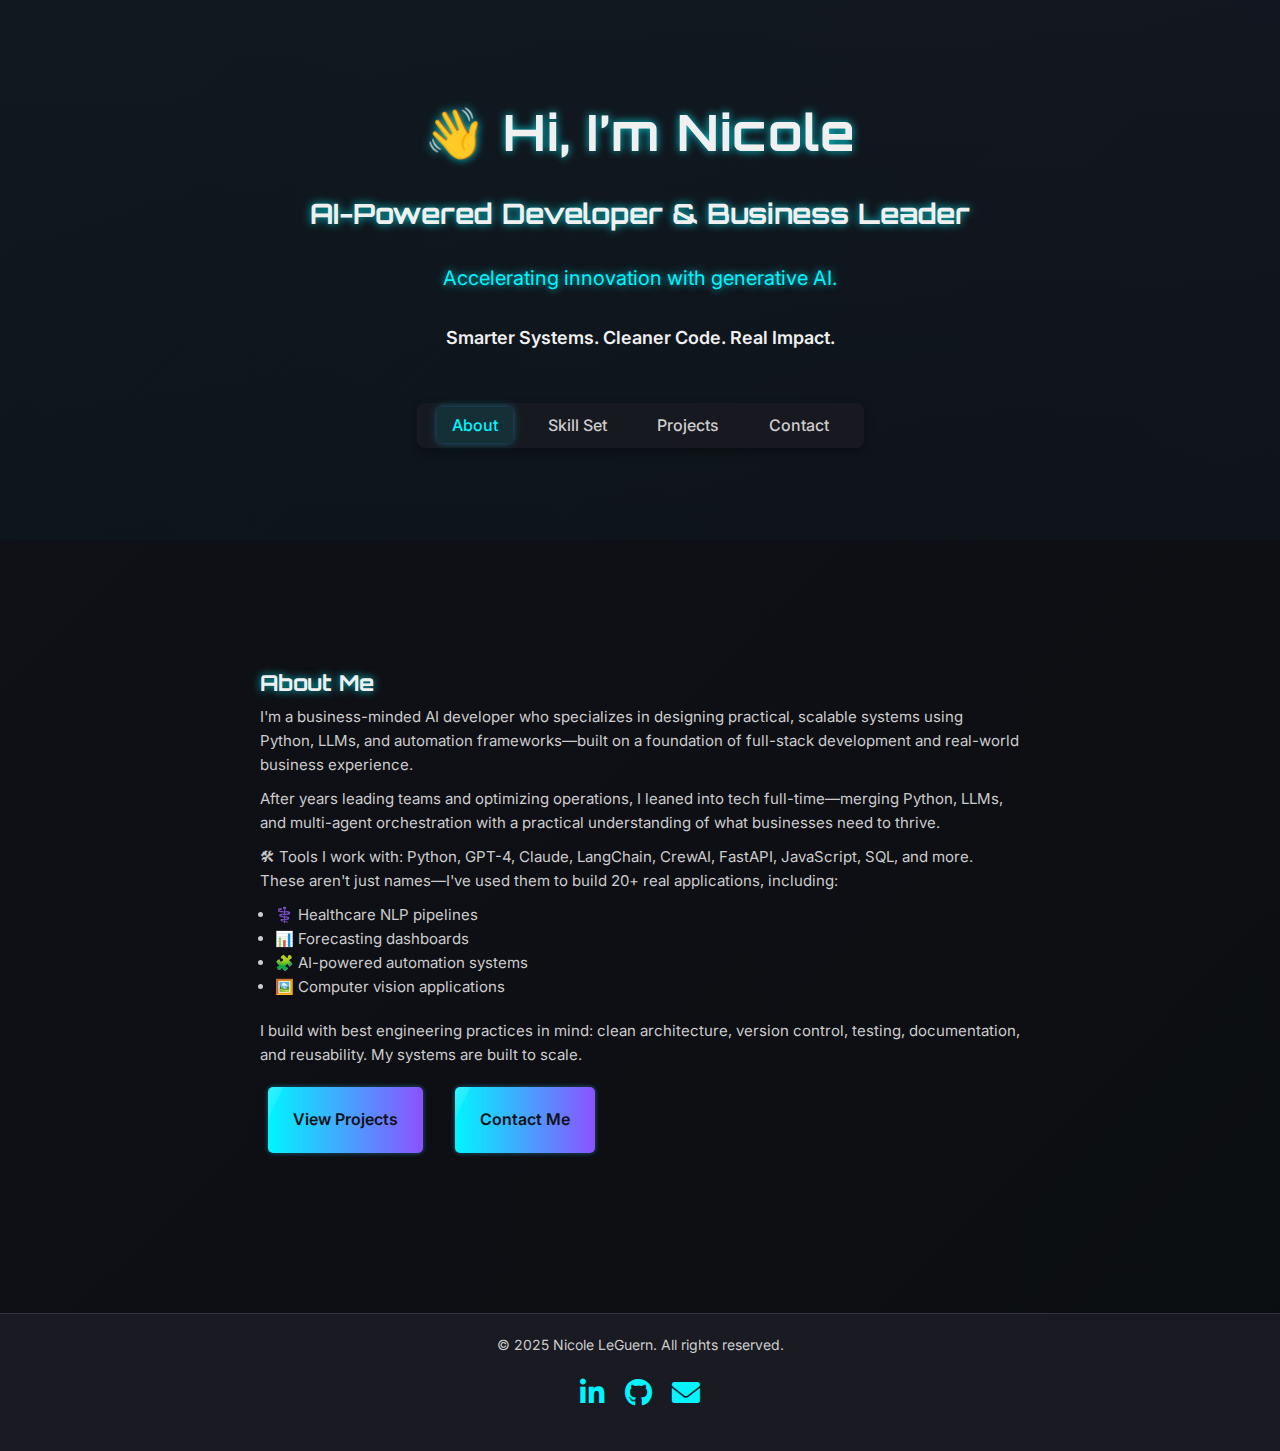
==== commit e4328a67: "website update" ====
--- a/index.html
+++ b/index.html
@@ -16,7 +16,7 @@
   <header class="hero-section">
     <div class="header-content">
       <h1>👋 Hi, I’m Nicole</h1>
-      <h2>AI-Powered Developer & Automation Engineer</h2>
+      <h2>AI-Powered Developer & Business Leader</h2>
       <p class="subtitle">
         <span class="text-glow-accent-1" id="typing-subtitle">
           Accelerating innovation with generative AI.
@@ -32,31 +32,34 @@
         <li><a data-tab="contact" href="#contact">Contact</a></li>
       </ul>
     </nav>
-    <div class="social-links">
-      <a href="https://www.linkedin.com/in/nicoleleguern/" target="_blank"><i class="fab fa-linkedin-in pulse"></i></a>
-      <a href="https://github.com/CodeQueenie" target="_blank"><i class="fab fa-github pulse"></i></a>
-      <a href="mailto:nicoleleguern.pro@gmail.com"><i class="fas fa-envelope pulse"></i></a>
-    </div>
   </header>
   <!-- Main Content: Each section is in its own tab-content -->
   <main>
     <!-- About Section -->
-    <div class="tab-content fade-in-element active" id="about">
+    <div class="tab-content active" id="about">
       <div class="content-container">
         <div class="about-section">
           <div class="about-content">
             <h3>About Me</h3>
             <p>
-              I’m a business operations and data specialist with a background in leadership, client success, and system optimization. After managing teams and turning around underperforming operations, I leaned into tech to build smarter, scalable workflows through automation and analytics.
+              I'm a business-minded AI developer who specializes in designing practical, scalable systems using Python, LLMs, and automation frameworks—built on a foundation of full-stack development and real-world business experience.
             </p>
             <p>
-              My work combines practical experience with tools like Python, SQL, FastAPI, and AI platforms to automate processes, extract insights, and improve efficiency across teams and systems.
+              After years leading teams and optimizing operations, I leaned into tech full-time—merging Python, LLMs, and multi-agent orchestration with a practical understanding of what businesses need to thrive.
             </p>
-            <ul style="list-style-type: disc; padding-left: 1.5rem; margin-top: 1rem;">
-              <li>20+ AI-driven applications across automation, analytics, and web development</li>
-              <li>Experience leading 50+ person teams and streamlining complex operations</li>
-              <li>Skilled in building backend pipelines, internal tools, and data-driven apps</li>
-            </ul>
+            <p>
+              🛠 Tools I work with: Python, GPT-4, Claude, LangChain, CrewAI, FastAPI, JavaScript, SQL, and more. These aren't just names—I've used them to build 20+ real applications, including:
+            </p>
+            <ul style="list-style-type: disc; padding-left: 1.5rem; margin-top: 1rem; margin-bottom: 2rem;">
+              <li>⚕️ Healthcare NLP pipelines</li>
+              <li>📊 Forecasting dashboards</li>
+              <li>🧩 AI-powered automation systems</li>
+              <li>🖼️ Computer vision applications</li>
+            </ul>
+            
+            <p style="margin-top: 2rem;">
+              I build with best engineering practices in mind: clean architecture, version control, testing, documentation, and reusability. My systems are built to scale.
+            </p>
             <div class="quick-links spaced" style="margin-top: 2rem;">
               <a class="quick-link button-primary" href="#projects">View Projects</a>
               <a class="quick-link button-primary" href="mailto:nicoleleguern.pro@gmail.com">Contact Me</a>
@@ -66,7 +69,7 @@
       </div>
     </div>
     <!-- Skill Set Section -->
-    <div class="tab-content fade-in-element" id="skills">
+    <div class="tab-content" id="skills">
       <div class="content-container">
         <h2>Skill Set</h2>
         <div class="skills-grid">
@@ -176,7 +179,7 @@
       </div>
     </div>
     <!-- Projects Section -->
-    <div class="tab-content fade-in-element" id="projects">
+    <div class="tab-content" id="projects">
       <div class="content-container">
         <h2>Projects</h2>
         <div class="projects-grid">
@@ -556,7 +559,7 @@
       </div>
     </div>
     <!-- Contact Section -->
-    <div class="tab-content fade-in-element" id="contact">
+    <div class="tab-content" id="contact">
       <div class="content-container">
         <h2>Get in Touch</h2>
         <div class="contact-content">
@@ -610,7 +613,7 @@
     </div>
   </main>
   <footer>
-    <p>© 2025 Nicole LeGuern. All rights reserved.</p>
+    <p>&copy; 2025 Nicole LeGuern. All rights reserved.</p>
     <div class="footer-social">
       <a href="https://www.linkedin.com/in/nicoleleguern/" target="_blank"><i class="fab fa-linkedin-in pulse"></i></a>
       <a href="https://github.com/CodeQueenie" target="_blank"><i class="fab fa-github pulse"></i></a>
--- a/styles.css
+++ b/styles.css
@@ -1,132 +1,625 @@
-
 /* =============== GLOBAL COLORS =============== */
 :root {
-    --primary-bg: #111118;
-    --secondary-bg: #1a1a22;
-    --card-bg: #20202a;
-    --text-primary: #f0f0f0;
-    --text-secondary: #cccccc;
-    --accent-1: #00f5ff;
-    --accent-2: #8c52ff;
-    --highlight: #00f5ff;
-    --shadow-color: rgba(0, 245, 255, 0.1);
-    --border-color: #333340;
-    --link-color: #8c52ff;
-    --link-hover: #00f5ff;
+    /* New AI-focused Palette */
+    --primary-bg: #111118; /* Dark background */
+    --secondary-bg: #1a1a22; /* Slightly lighter dark */
+    --card-bg: #20202a; /* Card background */
+    --text-primary: #f0f0f0; /* Main text */
+    --text-secondary: #cccccc; /* Secondary text */
+    --accent-1: #00f5ff; /* Electric Cyan */
+    --accent-2: #8c52ff; /* Soft Violet */
+    --highlight: #00f5ff; /* Using Cyan as highlight for now */
+    --shadow-color: rgba(0, 245, 255, 0.1); /* Cyan glow shadow */
+    --border-color: #333340; /* Dark border */
+    --link-color: #8c52ff; /* Violet for links */
+    --link-hover: #00f5ff; /* Cyan for link hover */
+
+    /* Glow Effects */
     --glow-accent-1: 0 0 15px rgba(0, 245, 255, 0.7);
+    --glow-accent-2: 0 0 15px rgba(140, 82, 255, 0.7);
     --text-glow-accent-1: 0 0 8px rgba(0, 245, 255, 0.8);
-  }
-  
-  /* =============== BASE STYLES =============== */
-  body {
+    --text-glow-accent-2: 0 0 8px rgba(140, 82, 255, 0.8);
+}
+
+/* =============== BASE STYLES =============== */
+html {
+    font-size: 62.5%;
+    scroll-behavior: smooth;
+}
+
+body {
+    font-family: 'Inter', 'Segoe UI', Tahoma, Geneva, Verdana, sans-serif; /* Body font */
+    font-size: 1.6rem;
+    background: var(--primary-bg);
+    color: var(--text-primary);
     margin: 0;
     padding: 0;
-    font-family: 'Inter', sans-serif;
-    font-size: 1.6rem;
+    line-height: 1.6;
+    overflow-x: hidden;
+    background: linear-gradient(135deg, rgba(17, 17, 24, 0.95), rgba(11, 14, 17, 0.98)),
+                var(--primary-bg); /* Subtle gradient overlay */
+}
+
+/* =============== TYPOGRAPHY =============== */
+h1, h2, h3, h4, h5 {
+    font-family: 'Orbitron', 'Sora', 'Space Grotesk', sans-serif; /* Header font */
+    font-weight: 700;
     color: var(--text-primary);
-    background: linear-gradient(135deg, #111118, #0b0e11);
-    overflow-x: hidden;
-  }
-  
-  h1, h2, h3 {
-    font-family: 'Orbitron', sans-serif;
-    color: var(--text-primary);
+    margin: 0 0 1rem;
+    text-shadow: var(--text-glow-accent-1); /* Subtle glow on headers */
+}
+
+h1 { font-size: 4rem; letter-spacing: 0.05em; }
+h2 { font-size: 2.8rem; }
+h3 { font-size: 2.2rem; }
+
+p {
+    color: var(--text-secondary);
+    margin-bottom: 1.5rem;
+}
+
+a {
+    color: var(--link-color);
+    text-decoration: none;
+    transition: color 0.3s ease, text-shadow 0.3s ease;
+}
+
+a:hover {
+    color: var(--link-hover);
     text-shadow: var(--text-glow-accent-1);
-  }
-  
-  .hero-section {
+}
+
+strong {
+    color: var(--accent-1);
+    font-weight: 600;
+}
+
+/* General Glow Effect Class */
+.glow-effect {
+    transition: all 0.3s ease;
+}
+.glow-effect:hover {
+    box-shadow: var(--glow-accent-1);
+    transform: translateY(-3px);
+}
+.text-glow-hover:hover {
+    text-shadow: var(--text-glow-accent-1);
+}
+
+/* =============== HERO SECTION =============== */
+.hero-section {
+    min-height: 60vh; /* Adjust height as needed */
     display: flex;
     flex-direction: column;
     align-items: center;
     justify-content: center;
-    padding: 5rem 2rem;
-    text-align: center;
-    background: linear-gradient(180deg, rgba(17, 17, 24, 0.1), rgba(11, 14, 17, 0.9));
-    position: relative;
-    overflow: hidden;
-  }
-  
-  .hero-section::before {
-    content: '';
-    position: absolute;
-    inset: 0;
-    background: linear-gradient(135deg, rgba(0, 245, 255, 0.05), rgba(140, 82, 255, 0.05));
-    background-size: 300% 300%;
-    animation: subtle-gradient-animation 20s ease infinite;
-    z-index: 0;
-    opacity: 0.7;
-  }
-  
-  @keyframes subtle-gradient-animation {
+    text-align: center;
+    padding: 4rem 2rem;
+    background: linear-gradient(180deg, rgba(17, 17, 24, 0.1) 0%, rgba(11, 14, 17, 0.8) 100%), var(--primary-bg);
+    position: relative; /* For potential pseudo-elements or effects */
+    overflow: hidden; /* If adding background animations */
+}
+
+/* Subtle Animated Background */
+@keyframes subtle-gradient-animation {
     0% { background-position: 0% 50%; }
     50% { background-position: 100% 50%; }
     100% { background-position: 0% 50%; }
+}
+
+.hero-section::before {
+    content: '';
+    position: absolute;
+    top: 0; left: 0; right: 0; bottom: 0;
+    background: linear-gradient(135deg, rgba(0, 245, 255, 0.05), rgba(140, 82, 255, 0.05), rgba(0, 245, 255, 0.05));
+    background-size: 300% 300%; /* Make gradient larger to allow smooth movement */
+    animation: subtle-gradient-animation 20s ease infinite; /* Slow, smooth animation */
+    z-index: 0; /* Behind the content */
+    opacity: 0.7; /* Keep it subtle */
+}
+
+.hero-section .header-content {
+    display: flex;
+    flex-direction: column;
+    align-items: center;
+    gap: 1.5rem; /* Spacing between elements */
+    margin-bottom: 2rem; /* Space before navigation */
+    z-index: 2; /* Ensure content is above background effects */
+}
+
+.hero-tagline {
+    font-size: 1.8rem;
+    font-weight: 600;
+    color: var(--text-primary);
+    margin-top: 0.5rem;
+  }  
+
+.headshot {
+    width: 150px; /* Adjust size as needed */
+    height: 150px; /* Make height equal to width for circle */
+    border-radius: 50%; /* Makes the image circular */
+    object-fit: cover; /* Ensures the image covers the area without distortion */
+    border: 3px solid var(--accent-1); /* Optional: Add a border */
+    margin-bottom: 1rem;
+    box-shadow: 0 0 15px rgba(0, 245, 255, 0.4); /* Optional: Add glow */
+}
+
+.hero-section h1 {
+    font-family: 'Orbitron', 'Sora', sans-serif; /* Header font */
+    font-size: clamp(3rem, 6vw, 5rem); /* Responsive font size */
+    color: var(--text-primary);
+    margin: 0;
+    font-weight: 700;
+    letter-spacing: 1px;
+    text-shadow: var(--text-glow-accent-1); /* Subtle text glow */
+}
+
+.hero-section .subtitle {
+    font-family: 'Inter', sans-serif; /* Body font */
+    font-size: clamp(1.6rem, 3vw, 2rem); /* Responsive font size */
+    color: var(--text-secondary);
+    max-width: 600px;
+    font-weight: 400;
+    margin-top: 0.5rem;
+}
+
+.hero-section .subtitle .text-glow-accent-1 {
+    color: var(--accent-1); /* Make the glowing part stand out */
+    text-shadow: var(--text-glow-accent-1);
+}
+
+/* Navigation Styles (if not already defined elsewhere) */
+nav {
+    width: 100%;
+    display: flex;
+    justify-content: center;
+    margin-top: 2rem; /* Adjust as needed */
+    z-index: 2;
+}
+
+.tabs {
+    list-style: none;
+    padding: 0;
+    margin: 0;
+    display: flex;
+    gap: 2rem; /* Space between tabs */
+    background: rgba(26, 26, 34, 0.8); /* Semi-transparent background */
+    padding: 1rem 2rem;
+    border-radius: 8px;
+    box-shadow: 0 4px 10px rgba(0, 0, 0, 0.3);
+}
+
+.tabs li a {
+    text-decoration: none;
+    color: var(--text-secondary);
+    font-size: 1.6rem;
+    font-weight: 500;
+    padding: 0.8rem 1.5rem;
+    border-radius: 5px;
+    transition: background-color 0.3s ease, color 0.3s ease, box-shadow 0.3s ease;
+}
+
+.tabs li a:hover,
+.tabs li a.active {
+    color: var(--accent-1);
+    background-color: rgba(0, 245, 255, 0.1); /* Light cyan background */
+    box-shadow: 0 0 10px rgba(0, 245, 255, 0.3), 0 0 5px rgba(140, 82, 255, 0.2); /* Cyan glow on hover/active */
+}
+
+/* =============== MAIN CONTENT & TABS =============== */
+main {
+    padding: 4rem 2rem;
+    max-width: 1200px; /* Limit content width */
+    margin: 0 auto; /* Center content */
+}
+
+.content-container {
+    padding: 2rem 4rem; /* Add horizontal padding to all content containers */
+    max-width: 1100px; /* Slightly reduce from main's max-width */
+    margin: 0 auto; /* Center the container */
+}
+
+.tab-content {
+    display: none; /* Hide all tab content by default */
+    padding: 2rem 0; /* Add some padding */
+    animation: fadeIn 0.5s ease-in-out; /* Add fade-in animation */
+}
+
+.tab-content.active {
+    display: block; /* Show only the active tab content */
+}
+
+/* Fade-in animation */
+@keyframes fadeIn {
+    from { opacity: 0; transform: translateY(10px); }
+    to { opacity: 1; transform: translateY(0); }
+}
+
+/* =============== ABOUT SECTION =============== */
+.about-content {
+    max-width: 800px;
+    margin: 0 auto;
+    padding: 2rem;
+}
+
+.about-content p,
+.about-content ul {
+    font-size: 1.5rem;
+    color: var(--text-secondary);
+}
+
+/* Reduce spacing within the initial hero section shown in the 'About' tab */
+#about > .hero-section {
+    padding-top: 1.5rem;    /* Re-introduce some padding */
+    padding-bottom: 1.5rem; /* Re-introduce some padding */
+    min-height: auto;    /* Keep min-height override */
+}
+#about > .hero-section > .hero-content > p {
+    margin-top: 0;
+    margin-bottom: 0.5rem;
+    font-size: 1.8rem;
+    line-height: 1.6;
+}
+
+#about > .hero-section > .hero-content > p.hero-subtitle {
+    font-size: 1.6rem;
+    font-weight: 300;
+    margin-bottom: 0;
+}
+
+/* =============== BUTTONS =============== */
+.button-primary, a.button-primary, button.button-primary {
+    display: inline-block;
+    position: relative; /* Needed for absolute positioning of pseudo-elements */
+    overflow: hidden; /* Keep shimmer contained */
+    padding: 20px 25px;
+    background: linear-gradient(90deg, var(--accent-1), var(--accent-2));
+    color: var(--primary-bg); /* Dark text on gradient */
+    text-decoration: none;
+    font-weight: 600;
+    border-radius: 5px;
+    border: none;
+    cursor: pointer;
+    transition: transform 0.2s ease, box-shadow 0.3s ease;
+    box-shadow: 0 0 5px rgba(0, 245, 255, 0.3), 0 0 5px rgba(140, 82, 255, 0.2); /* Initial subtle glow */
+    margin: 0 8px;
+    z-index: 1; /* Ensure button content is above pseudo-elements */
+}
+
+/* Shimmer Effect */
+.button-primary::before {
+    content: '';
+    position: absolute;
+    top: 0;
+    left: -100%; /* Start off-screen */
+    width: 100%;
+    height: 100%;
+    background: linear-gradient(120deg, rgba(255,255,255,0) 0%, rgba(255,255,255,0.3) 50%, rgba(255,255,255,0) 100%);
+    transform: skewX(-25deg);
+    transition: left 0.6s ease;
+    z-index: -1; /* Place behind button text */
+}
+
+.button-primary:hover::before {
+    left: 100%; /* Move across the button */
+}
+
+/* Enhanced Hover Glow */
+.button-primary:hover, a.button-primary:hover, button.button-primary:hover {
+    transform: translateY(-3px) scale(1.02); /* Slightly lift and scale */
+    box-shadow: 0 0 15px rgba(0, 245, 255, 0.6), /* Brighter cyan glow */
+                0 0 15px rgba(140, 82, 255, 0.4), /* Brighter violet glow */
+                0 4px 10px rgba(0,0,0, 0.2); /* Softer shadow */
+}
+
+.quick-links.spaced {
+    margin-top: 2rem;
+    text-align: center; /* Center buttons if desired */
+}
+
+/* =============== GRID SECTIONS =============== */
+.skills-grid {
+    display: grid;
+    grid-template-columns: repeat(auto-fit, minmax(320px, 1fr));
+    gap: 2.5rem;
+    margin-top: 2rem;
+}
+
+.projects-grid {
+    display: grid;
+    /* Further constrain min and max column width */
+    grid-template-columns: repeat(auto-fit, minmax(280px, 320px)); 
+    gap: 3rem; /* Increased gap from 1.5rem to 3rem */
+    margin-top: 2rem;
+    justify-content: center; /* Center grid items if they don't fill the row */
+}
+
+/* Project Cards: Ensure no blur effect on hover and bullet points are fully visible */
+.project-card {
+    transition: transform 0.3s, box-shadow 0.3s;
+    overflow: visible;
+    margin-bottom: 2rem; /* Added margin to bottom of each card */
   }
   
-  .header-content {
-    position: relative;
-    z-index: 2;
+  .project-card:hover {
+    transform: scale(1.05);
+    box-shadow: 0 4px 15px rgba(0, 0, 0, 0.2);
+    filter: none;
   }
   
-  .subtitle {
+  /* Skill Categories: Pop-out and light-up on hover */
+  .skill-category {
+    transition: transform 0.3s, box-shadow 0.3s;
+    background: var(--card-bg);
+    border-radius: 8px;
+    padding: 1.5rem;
+    box-shadow: 0 4px 8px rgba(0, 0, 0, 0.2);
+}
+
+.skill-category h3 {
+    margin-bottom: 1rem;
+    display: flex;
+    align-items: center;
+    gap: 0.5rem;
+}
+
+.skill-category ul {
+    list-style-position: inside; /* Keep bullets inside the container */
+    padding-left: 0.5rem;
+    margin: 0;
+}
+
+.skill-category li {
+    margin-bottom: 0.5rem;
+    line-height: 1.4;
+}
+  
+.skill-category:hover {
+    transform: scale(1.05);
+    box-shadow: 0 4px 15px rgba(0, 0, 0, 0.2);
+}
+  
+.project-card img {
+    width: 100%;
+    height: 150px;
+    object-fit: cover;
+    border-radius: 8px 8px 0 0;
+}
+
+/* =============== CONTACT + FORMS =============== */
+.contact-form input,
+.contact-form textarea {
+    background: var(--secondary-bg);
+    color: var(--text-primary);
+    border: 1px solid var(--border-color);
+    border-radius: 6px;
+    padding: 1rem;
+    margin-bottom: 1.5rem;
+    width: 100%;
+}
+
+.contact-form button.button-primary {
+    padding: 20px 25px; /* Match other button-primary padding */
+    background: linear-gradient(90deg, var(--accent-1), var(--accent-2));
+    color: var(--primary-bg);
+    border-radius: 5px; /* Match other buttons */
+    font-size: 1.6rem;
+    font-weight: 600;
+    width: auto; /* Prevent full width */
+    display: inline-block;
+    margin-top: 1rem;
+}
+
+.contact-form button.button-primary:hover {
+    transform: translateY(-3px) scale(1.02); /* Match other button hover effects */
+    box-shadow: 0 0 15px rgba(0, 245, 255, 0.6),
+                0 0 15px rgba(140, 82, 255, 0.4),
+                0 4px 10px rgba(0,0,0, 0.2);
+    background: linear-gradient(90deg, var(--accent-1), var(--accent-2));
+}
+
+/* =============== ANIMATIONS =============== */
+@keyframes fadeInUp {
+    from { opacity: 0; transform: translateY(15px); }
+    to { opacity: 1; transform: translateY(0); }
+}
+
+@keyframes gradientBG {
+    0% { background-position: 0% 50%; }
+    50% { background-position: 100% 50%; }
+    100% { background-position: 0% 50%; }
+}
+
+.fade-in {
+    animation: fadeInUp 0.8s ease forwards;
+}
+
+.text-center {
+    text-align: center;
+}
+
+/* =============== FOOTER =============== */
+footer {
+    background: var(--secondary-bg);
+    padding: 2rem 0;
+    text-align: center;
+    margin-top: 4rem;
+    border-top: 1px solid var(--border-color);
+}
+
+footer p {
+    color: var(--text-secondary);
+    margin-bottom: 1.5rem;
+    font-size: 1.4rem;
+}
+
+.footer-social {
+    display: flex;
+    justify-content: center;
+    gap: 2rem;
+    margin: 1.5rem 0;
+}
+
+.footer-social a {
+    color: var(--accent-1);
+    font-size: 2.8rem; /* Larger social icons */
+    transition: all 0.3s ease;
+}
+
+.footer-social a:hover {
+    color: var(--accent-2);
+    transform: translateY(-5px);
+    text-shadow: var(--text-glow-accent-1);
+}
+
+/* =============== UTILITIES & ANIMATIONS =============== */
+
+/* --- TEMPORARILY DISABLED Fade-in animation --- */
+/*
+.fade-in-element {
+    opacity: 0;
+    transform: translateY(30px);
+    transition: opacity 0.6s ease-out, transform 0.6s ease-out;
+}
+
+.fade-in-element.is-visible {
+    opacity: 1;
+    transform: translateY(0);
+}
+*/
+
+/* Style resets and base styles */
+*, *::before, *::after {
+    box-sizing: border-box;
+    margin: 0;
+    padding: 0;
+}
+
+/* =============== MOBILE =============== */
+@media (max-width: 768px) {
+    .hero-content p:first-child {
+        font-size: 1.6rem;
+    }
+
+    .hero-subtitle {
+        font-size: 1.2rem;
+    }
+
+    .about-content {
+        padding: 1rem;
+    }
+}
+section, .tab-content {
+    padding-top: 40px;
+    padding-bottom: 40px;
+    margin-top: 0 !important;
+    margin-bottom: 0 !important;
+}
+
+h1, h2, h3, h4 {
+    margin-top: 0.5rem;
+    margin-bottom: 0.5rem;
+}
+
+p {
+    margin-bottom: 1rem;
+    line-height: 1.6;
+}
+
+.project-card, .skill-category, .contact-item {
+    margin-bottom: 24px;
+}
+
+.quick-links {
+    gap: 16px;
+    display: flex;
+    flex-wrap: wrap;
+}
+
+.contact-form-container, .contact-info {
+    padding: 1rem;
+    box-sizing: border-box;
+}
+
+.hero-content {
+    padding-top: 1rem;
+    padding-bottom: 1rem;
+    margin-top: 1rem;
+    margin-bottom: 1rem;
+    text-align: center;
+
+    padding: 3rem 1rem;
+    text-align: center;
+    display: flex;
+    flex-direction: column;
+    align-items: center;
+    justify-content: center;
+}
+
+
+/* HERO CONTENT FIX */
+
+.hero-content {
+    padding: 2rem 1rem;
+    text-align: center;
+    display: flex;
+    flex-direction: column;
+    align-items: center;
+    justify-content: center;
+    margin: 0 auto;
+    max-width: 700px;
+}
+
+.hero-content p {
+    font-size: 2.4rem;
+    line-height: 1.6;
+    margin-bottom: 1rem;
+    color: var(--text-primary);
+}
+
+.hero-content .hero-subtitle {
     font-size: 2rem;
     color: var(--text-secondary);
+    font-weight: 300;
+    margin: 0;
+}
+
+/* =============== ENHANCED ABOUT SECTION =============== */
+.hero-content.enhanced {
+    background: linear-gradient(135deg, rgba(246,211,101,0.2), rgba(253,160,133,0.2));
+    padding: 1rem;
+    border-radius: 8px;
+    text-align: center;
+    margin: 1rem 0;
   }
   
-  .text-glow-accent-1 {
-    color: var(--accent-1);
-    text-shadow: var(--text-glow-accent-1);
+  .hero-content.enhanced .icon {
+    margin-right: 0.5rem;
+    color: #fda085;
   }
   
-  .hero-tagline {
-    font-size: 1.8rem;
+  .hero-content.enhanced .dynamic-text {
+    font-weight: 700;
+    font-size: 1.5rem;
+  }
+  
+  /* =============== ABOUT HIGHLIGHT BOX =============== */
+.about-highlight {
+    background: linear-gradient(135deg, rgba(0, 245, 255, 0.07), rgba(140, 82, 255, 0.07));
+    padding: 1rem 1.5rem;
+    border-radius: 4px;
+    margin: 2rem auto;
+    max-width: 800px;
+    font-size: 1.6rem;
+    color: var(--text-secondary);
+    text-align: center;
+  }
+  
+  /* =============== HEADER TAGLINE =============== */
+.header-tagline {
+    font-size: 2.2rem;
     font-weight: 600;
+    color: var(--text-primary);
     margin-top: 1rem;
-  }
-  
-  nav .tabs {
-    display: flex;
-    gap: 2rem;
-    padding: 1rem 2rem;
-    border-radius: 8px;
-    background: rgba(26, 26, 34, 0.8);
-    box-shadow: 0 4px 10px rgba(0, 0, 0, 0.3);
-    margin-top: 2rem;
-  }
-  
-  nav .tabs li {
-    list-style: none;
-  }
-  
-  nav .tabs a {
-    font-weight: 500;
-    color: var(--text-secondary);
-    padding: 0.8rem 1.5rem;
-    border-radius: 5px;
-    transition: 0.3s;
-  }
-  
-  nav .tabs a:hover,
-  nav .tabs a.active {
-    color: var(--accent-1);
-    background: rgba(0, 245, 255, 0.1);
-    box-shadow: 0 0 10px rgba(0, 245, 255, 0.3);
-  }
-  
-  .social-links {
-    margin-top: 2rem;
-    display: flex;
-    gap: 2rem;
-  }
-  
-  .social-links a {
-    color: var(--accent-1);
-    font-size: 2.2rem;
-    transition: 0.3s;
-  }
-  
-  .social-links a:hover {
-    color: var(--link-hover);
-    transform: scale(1.2);
-  }
-  +    text-align: center;
+  }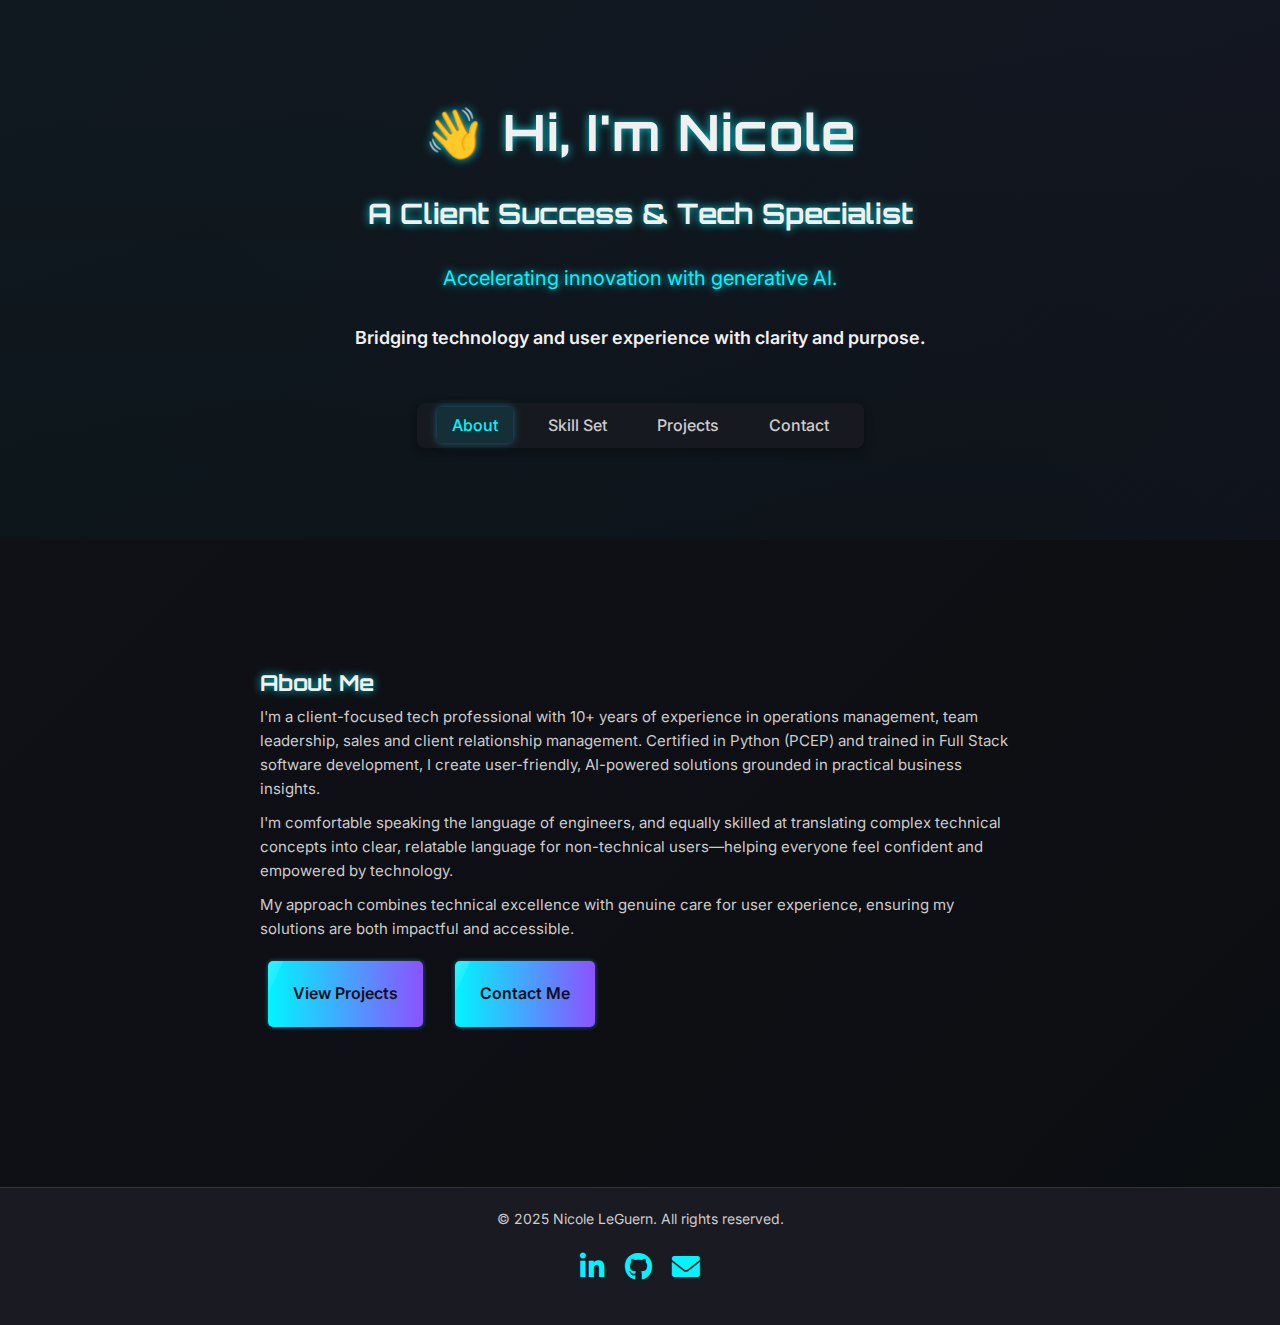
==== commit a5377af6: "Update website" ====
--- a/index.html
+++ b/index.html
@@ -15,14 +15,14 @@
 <body>
   <header class="hero-section">
     <div class="header-content">
-      <h1>👋 Hi, I’m Nicole</h1>
-      <h2>AI-Powered Developer & Business Leader</h2>
+      <h1>👋 Hi, I'm Nicole</h1>
+      <h2>A Client Success & Tech Specialist</h2>
       <p class="subtitle">
         <span class="text-glow-accent-1" id="typing-subtitle">
           Accelerating innovation with generative AI.
         </span>
       </p>
-      <p class="hero-tagline">Smarter Systems. Cleaner Code. Real Impact.</p>
+      <p class="hero-tagline">Bridging technology and user experience with clarity and purpose.</p>
     </div>
     <nav>
       <ul class="tabs">
@@ -42,23 +42,13 @@
           <div class="about-content">
             <h3>About Me</h3>
             <p>
-              I'm a business-minded AI developer who specializes in designing practical, scalable systems using Python, LLMs, and automation frameworks—built on a foundation of full-stack development and real-world business experience.
+              I'm a client-focused tech professional with 10+ years of experience in operations management, team leadership, sales and client relationship management. Certified in Python (PCEP) and trained in Full Stack software development, I create user-friendly, AI-powered solutions grounded in practical business insights.
             </p>
             <p>
-              After years leading teams and optimizing operations, I leaned into tech full-time—merging Python, LLMs, and multi-agent orchestration with a practical understanding of what businesses need to thrive.
+              I'm comfortable speaking the language of engineers, and equally skilled at translating complex technical concepts into clear, relatable language for non-technical users—helping everyone feel confident and empowered by technology.
             </p>
             <p>
-              🛠 Tools I work with: Python, GPT-4, Claude, LangChain, CrewAI, FastAPI, JavaScript, SQL, and more. These aren't just names—I've used them to build 20+ real applications, including:
-            </p>
-            <ul style="list-style-type: disc; padding-left: 1.5rem; margin-top: 1rem; margin-bottom: 2rem;">
-              <li>⚕️ Healthcare NLP pipelines</li>
-              <li>📊 Forecasting dashboards</li>
-              <li>🧩 AI-powered automation systems</li>
-              <li>🖼️ Computer vision applications</li>
-            </ul>
-            
-            <p style="margin-top: 2rem;">
-              I build with best engineering practices in mind: clean architecture, version control, testing, documentation, and reusability. My systems are built to scale.
+              My approach combines technical excellence with genuine care for user experience, ensuring my solutions are both impactful and accessible.
             </p>
             <div class="quick-links spaced" style="margin-top: 2rem;">
               <a class="quick-link button-primary" href="#projects">View Projects</a>
